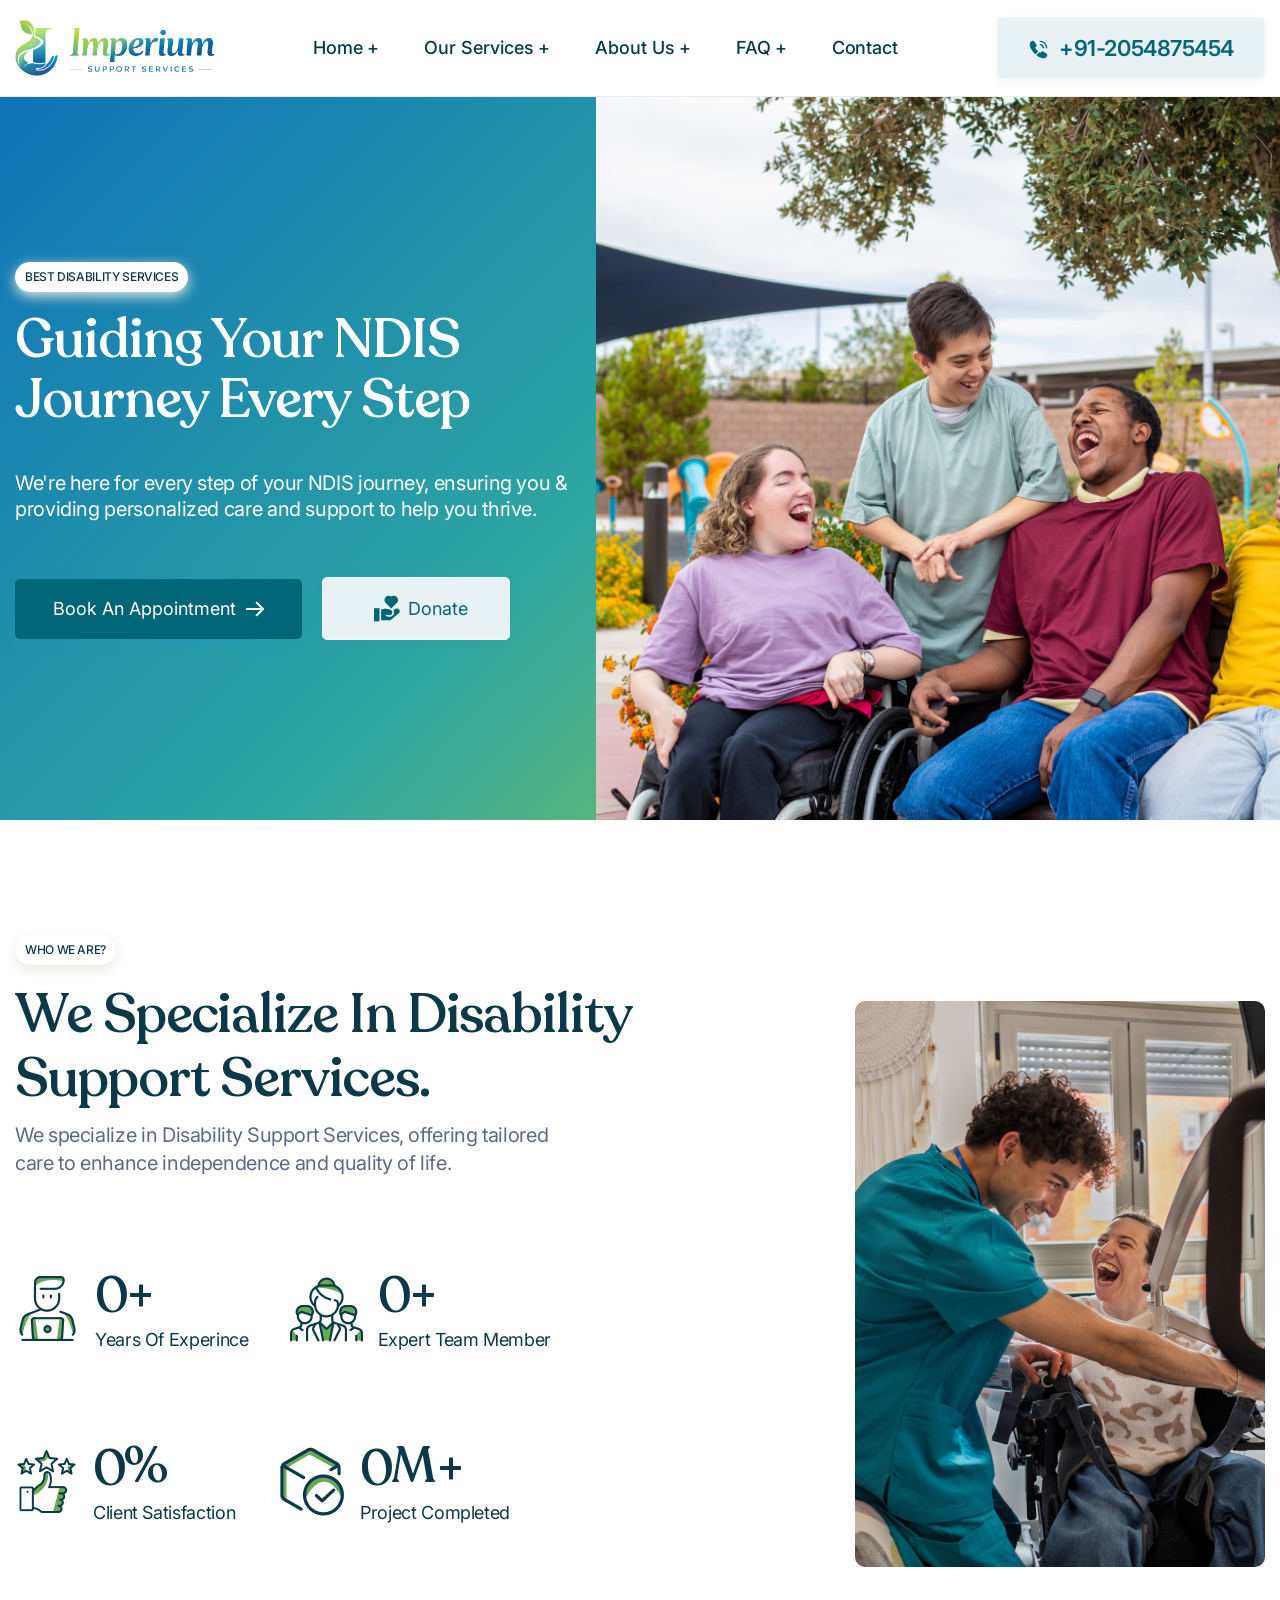
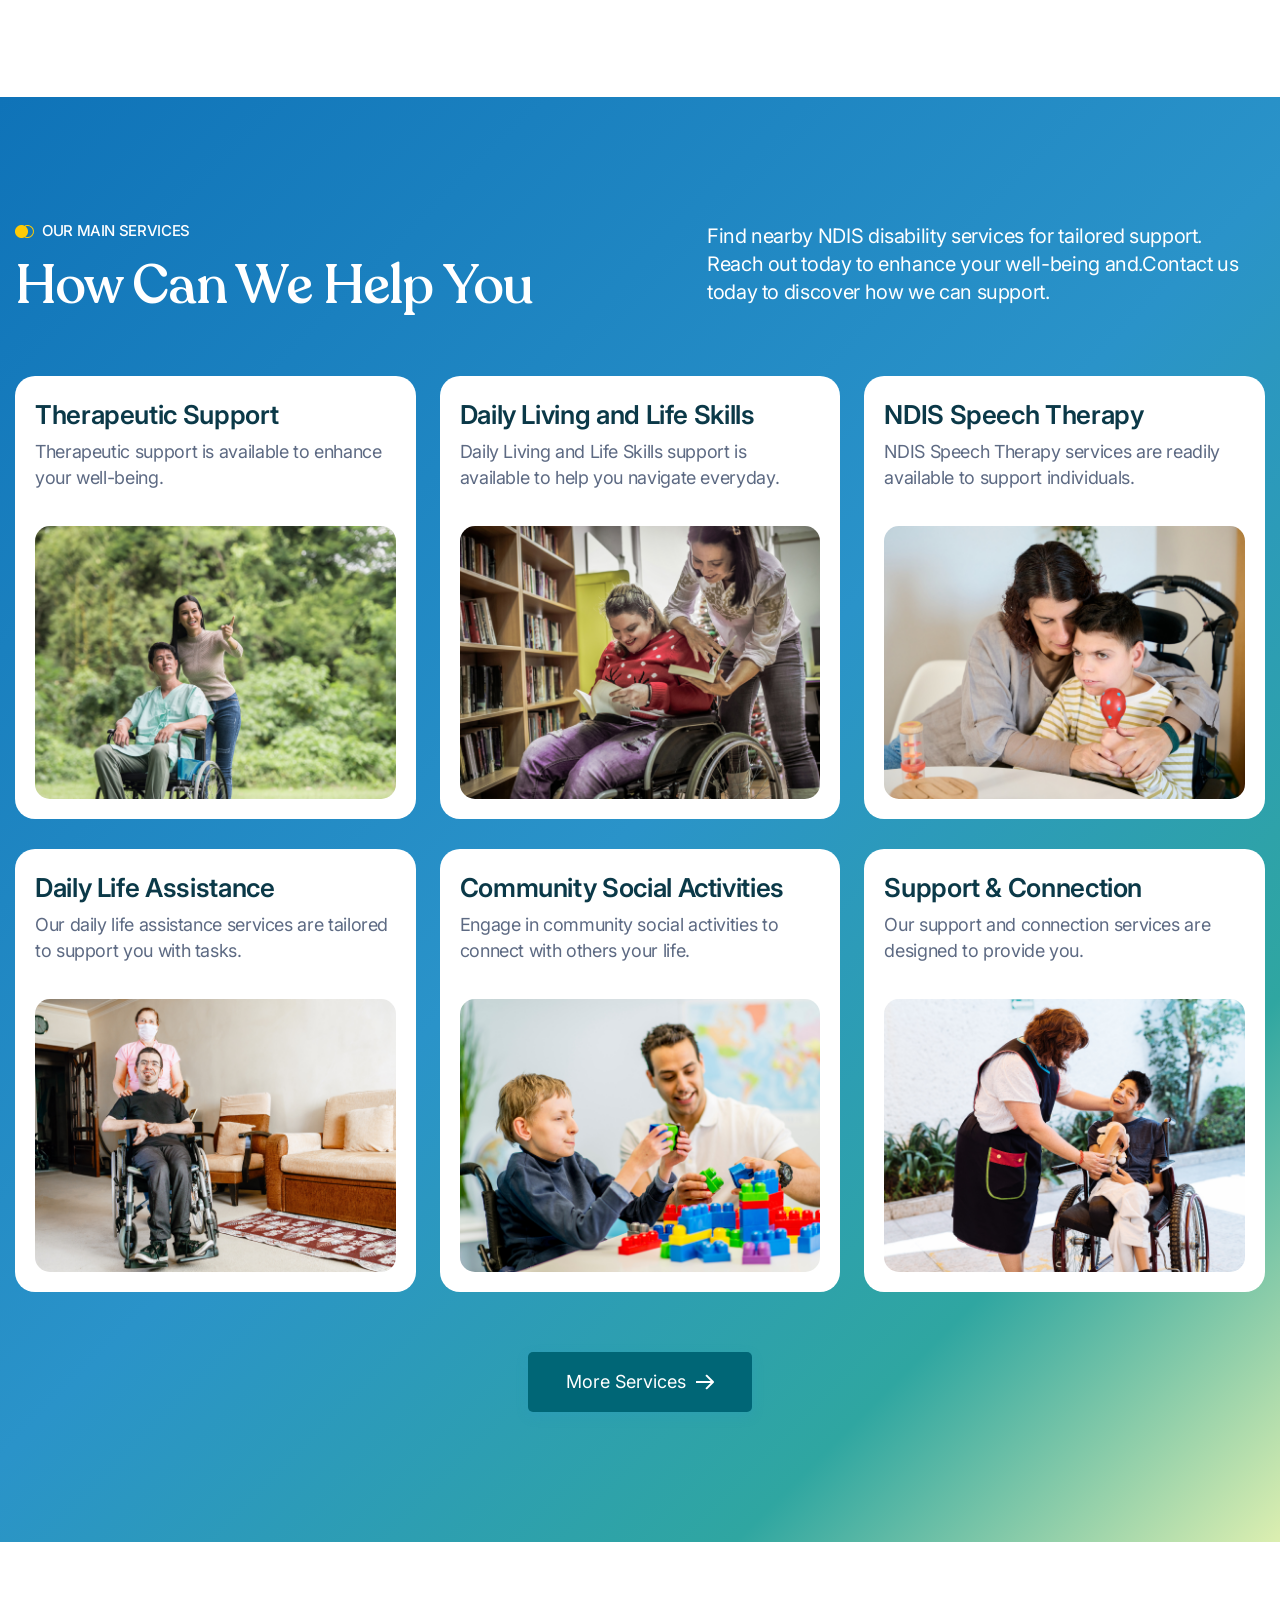
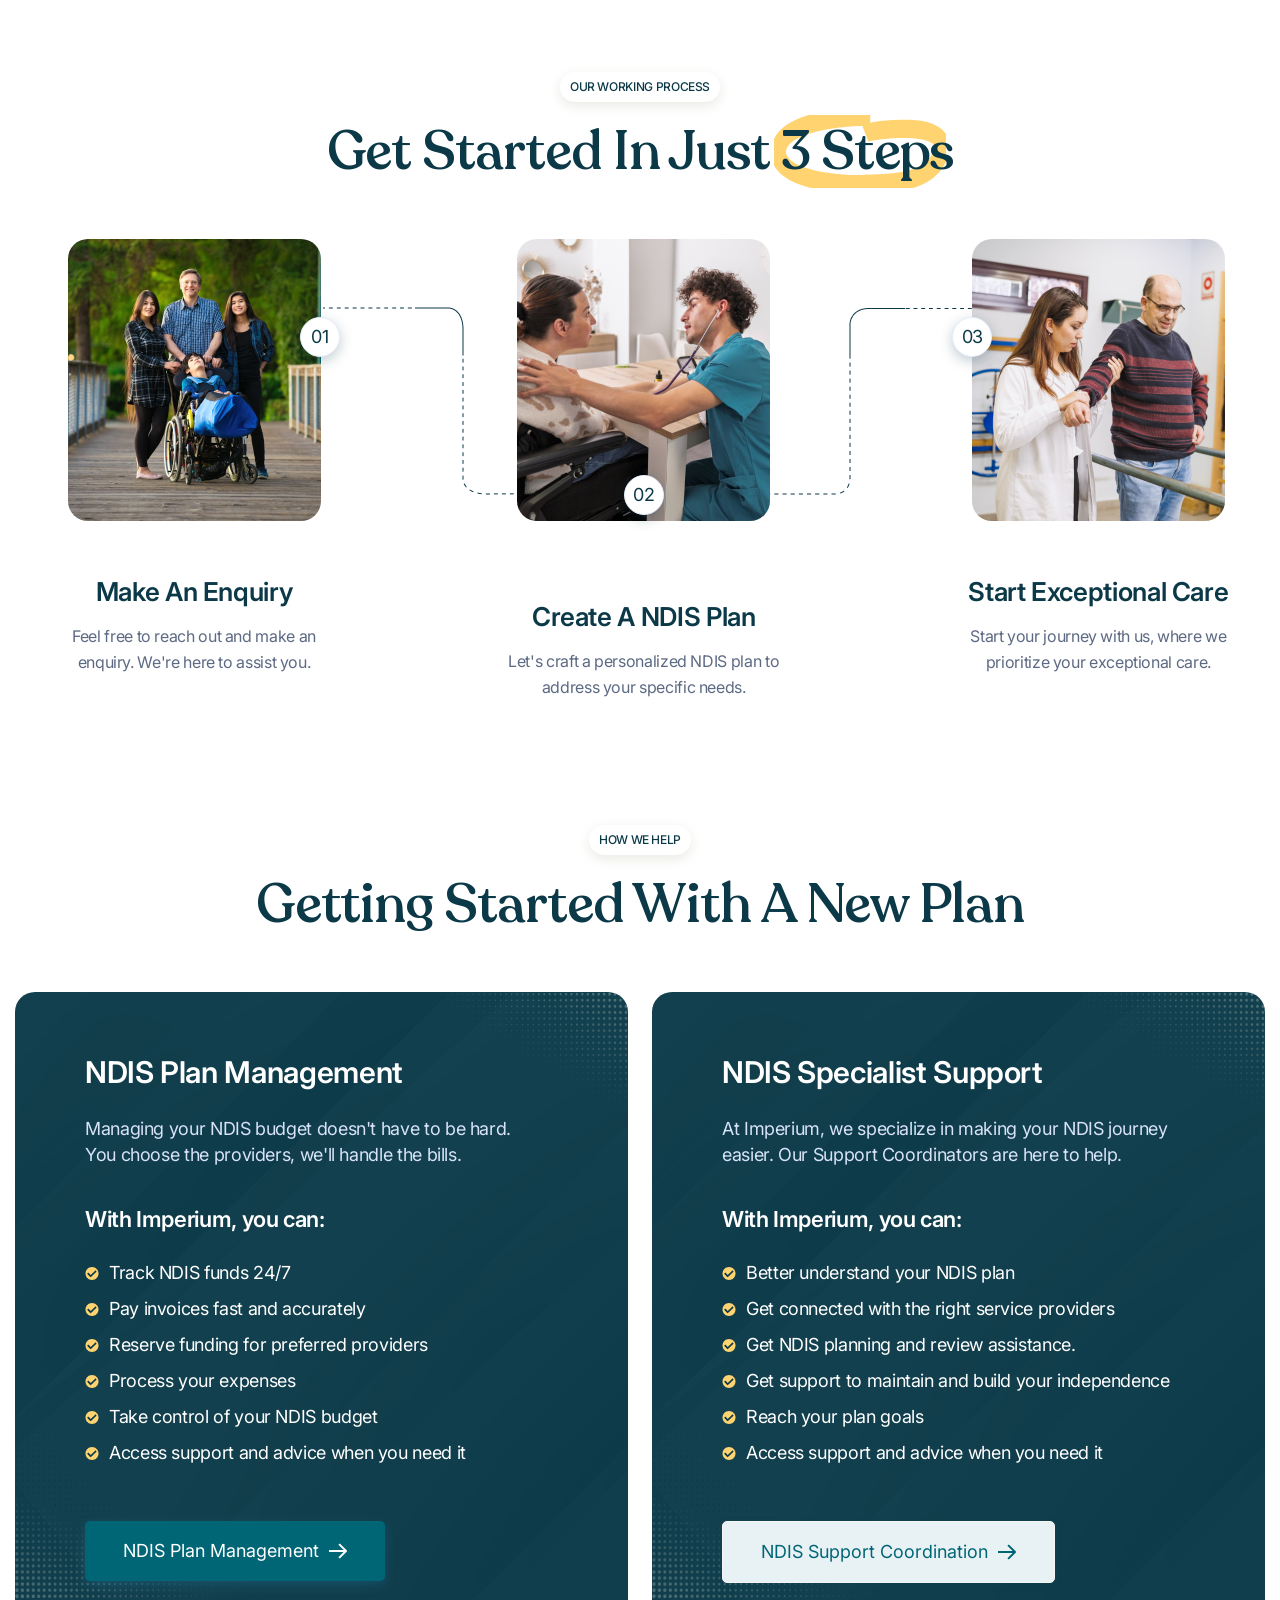
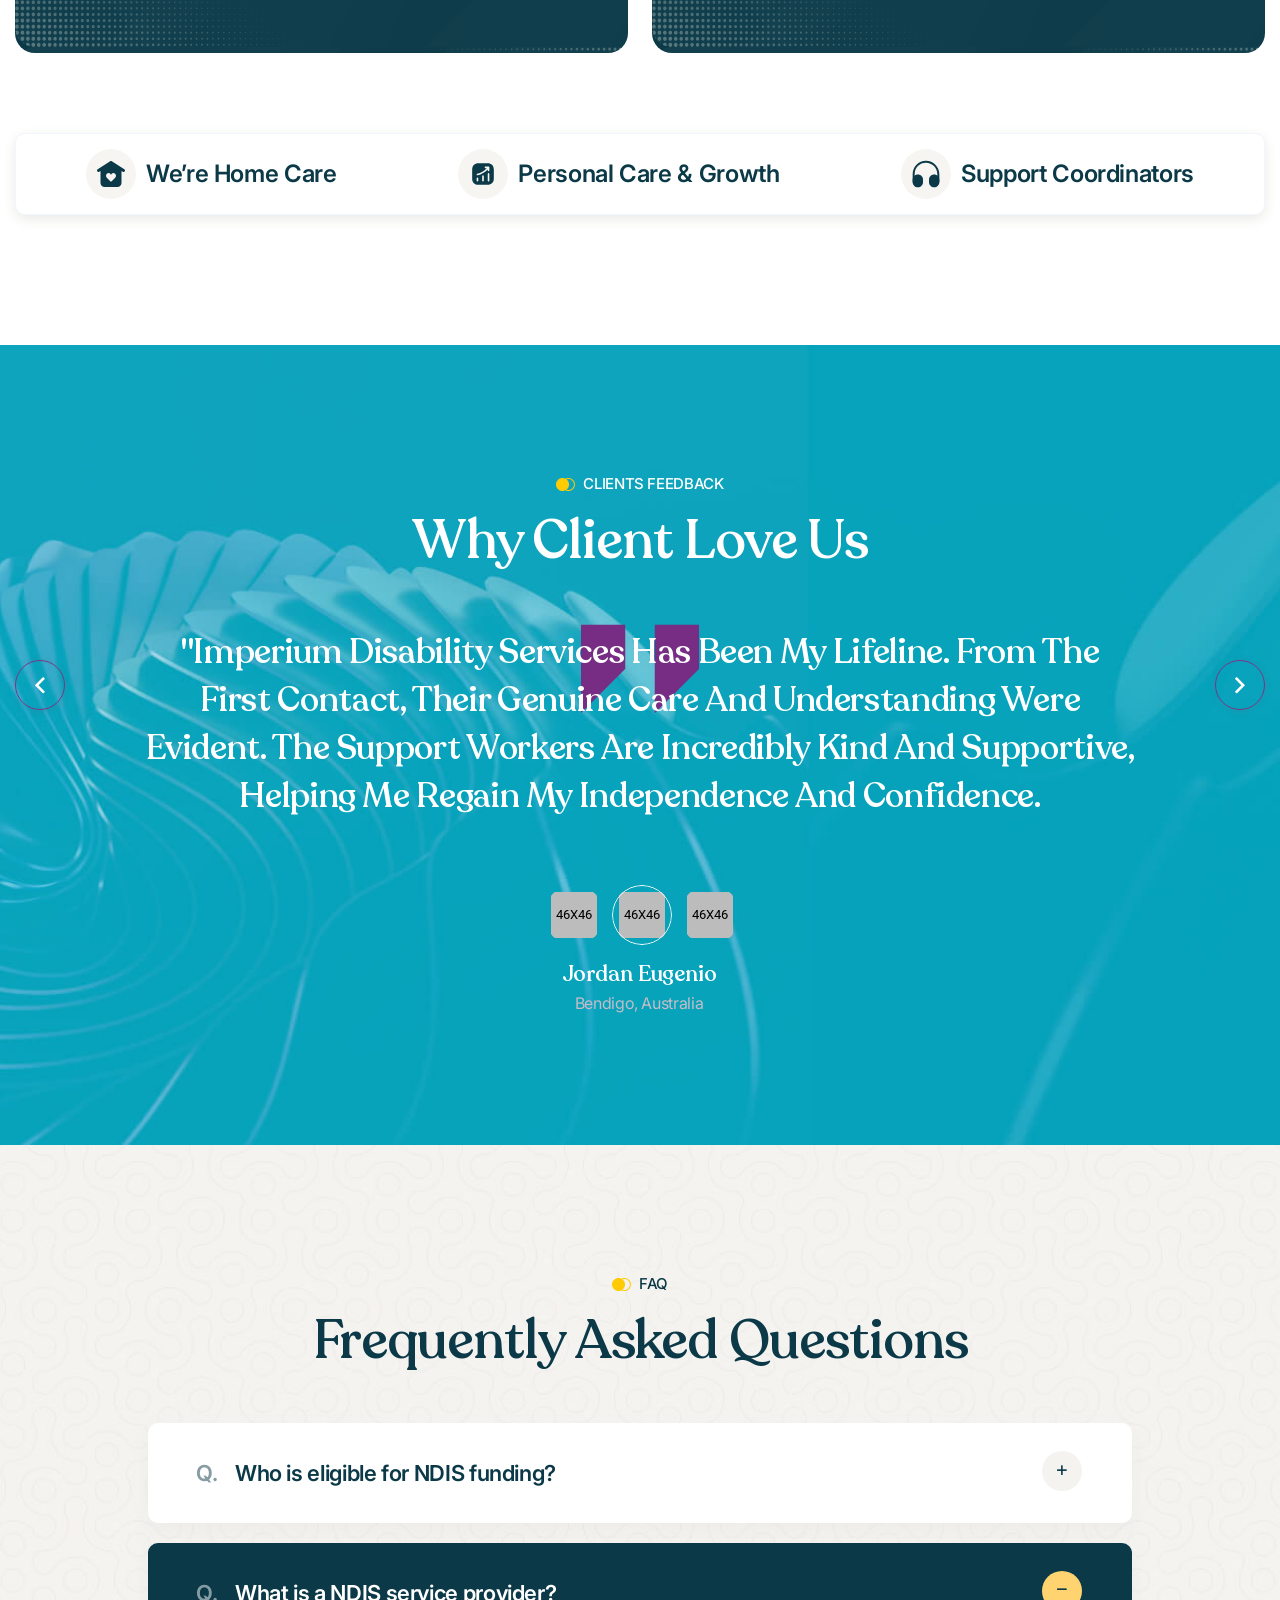
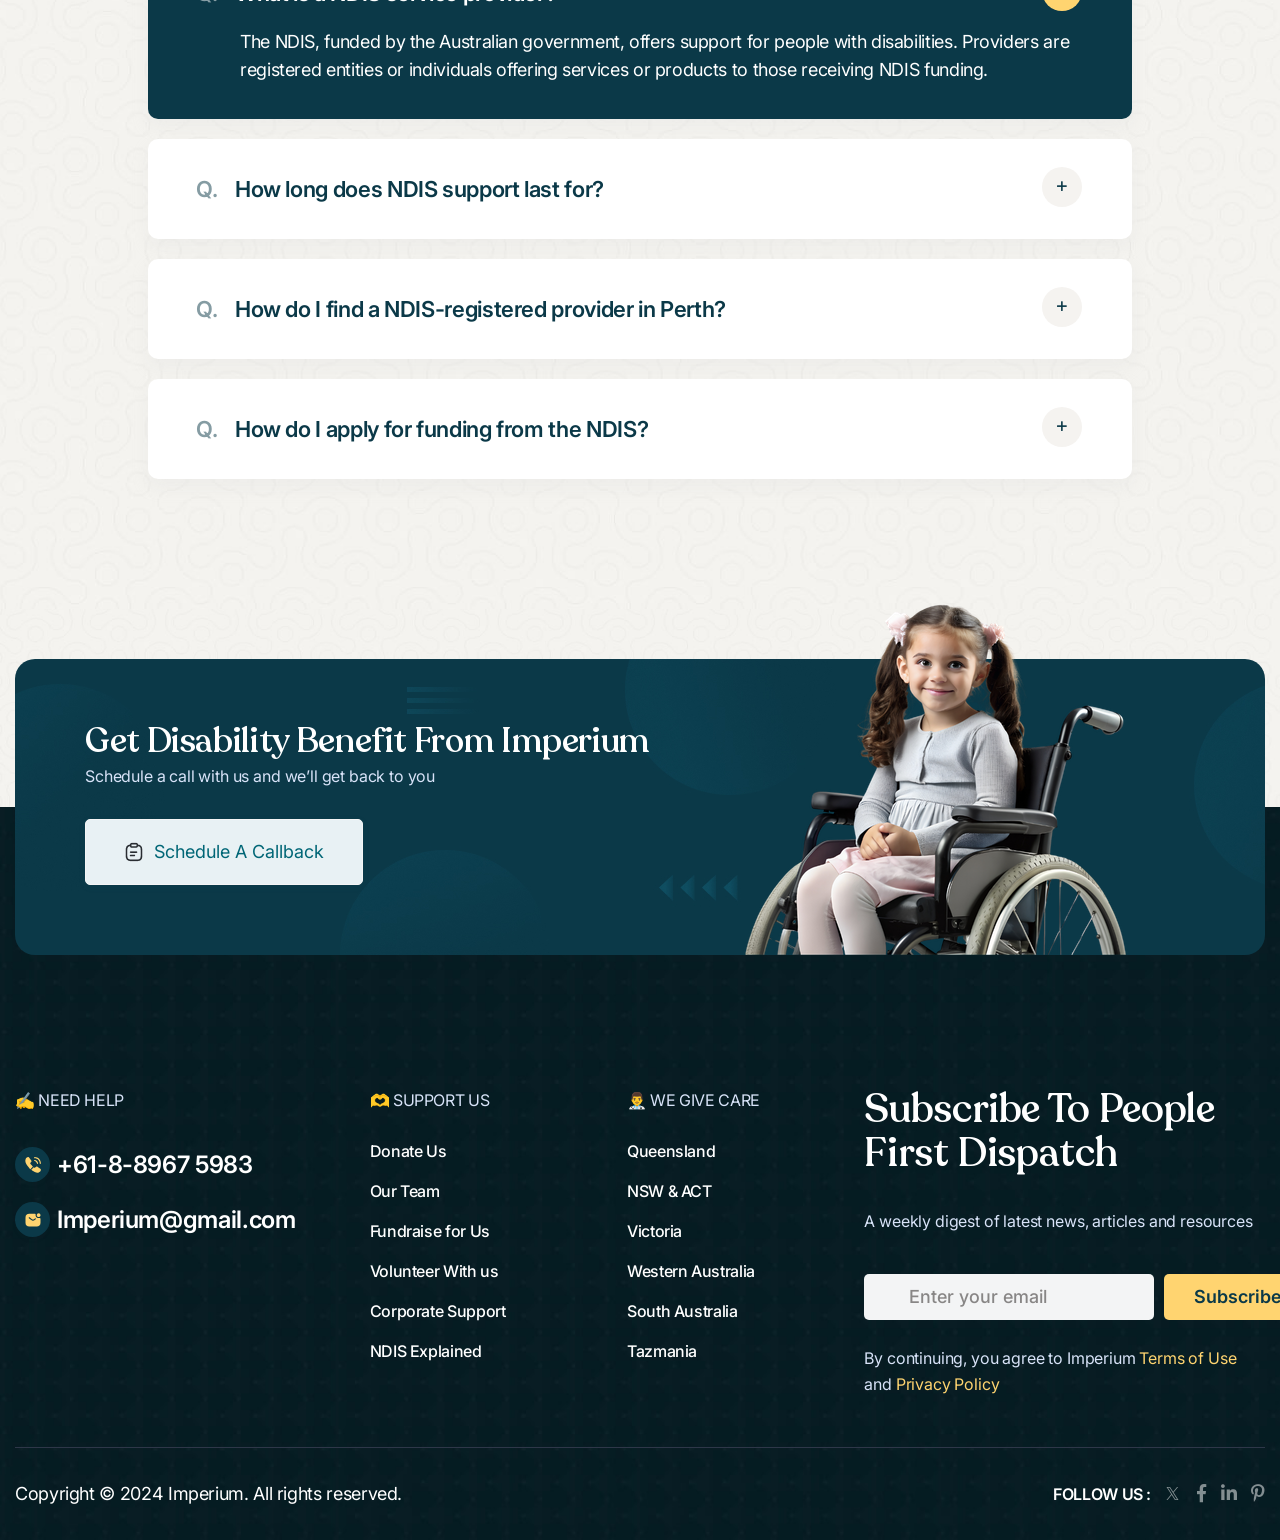
==== index.html @ e984966e "first commit" ====
<!doctype html>
<html lang="zxx">

<head>

    <!--========= Required meta tags =========-->
    <meta charset="utf-8">
    <meta http-equiv="x-ua-compatible" content="ie=edge">
    <meta name="description" content="">
    <meta name="viewport" content="width=device-width, initial-scale=1, shrink-to-fit=no">

    <title>Imperium - NDIS Disability Service</title>

    <link rel="shortcut icon" href="assets/img/favicon.png" type="images/x-icon"/>

    <!-- css include -->
    <link rel="stylesheet" href="assets/css/bootstrap.min.css">
    <link rel="stylesheet" href="assets/css/fontawesome.css">
    <link rel="stylesheet" href="assets/css/animate.css">
    <link rel="stylesheet" href="assets/css/swiper.min.css">
    <link rel="stylesheet" href="assets/css/odometer.css">
    <link rel="stylesheet" href="assets/css/nice-select.css">
    <link rel="stylesheet" href="assets/css/magnific-popup.css">
    <link rel="stylesheet" href="assets/css/recoleta-font.css">
    <link rel="stylesheet" href="assets/css/main.css">

    <style>
        /* NDIS page button palette: primary (#2a93c9) + secondary (#E8F1F4 tint) */
        :root {
            --ndis-primary: #006676;
            --ndis-primary-hover: #006676e0;
            --ndis-secondary: #E8F1F4;
            --ndis-secondary-hover: #D8E8EE;
            --ndis-secondary-border: #f5f5f5;
            --ndis-secondary-text: #006676;
        }

        /* Primary buttons */
        .thm-btn,
        .thm-btn.btn-main,
        .thm-btn.thm-btn--one,
        .thm-btn.thm-btn--three,
        .thm-btn.thm-btn--sc {
            background: var(--ndis-primary);
            color: #ffffff;
            box-shadow: 0 4px 12px rgba(42, 147, 201, 0.22);
        }

        .thm-btn:hover,
        .thm-btn.btn-main:hover,
        .thm-btn.thm-btn--one:hover,
        .thm-btn.thm-btn--three:hover,
        .thm-btn.thm-btn--sc:hover,
        .thm-btn.hover-white:hover,
        .thm-btn.hover-yellow:hover {
            background: var(--ndis-primary-hover);
            color: #ffffff;
        }

        .thm-btn svg path {
            fill: #ffffff;
        }

        .thm-btn:hover svg path {
            fill: #ffffff;
        }

        /* Secondary buttons (donate / thm-white variants) */
        .thm-btn.donate-btn,
        .thm-btn.thm-white {
            background: var(--ndis-secondary);
            color: var(--ndis-secondary-text);
            border: 1px solid var(--ndis-secondary-border);
            box-shadow: 0 2px 8px rgba(0, 102, 118, 0.06);
        }

        .thm-btn.donate-btn:hover,
        .thm-btn.thm-white:hover,
        .thm-btn.donate-btn.hover-yellow:hover,
        .thm-btn.thm-white.hover-yellow:hover {
            background: var(--ndis-secondary-hover);
            color: var(--ndis-secondary-text);
        }

        .thm-btn.donate-btn svg path,
        .thm-btn.thm-white svg path,
        .thm-btn.donate-btn:hover svg path,
        .thm-btn.thm-white:hover svg path {
            fill: var(--ndis-secondary-text);
        }

        /* Header phone contact pill (secondary look) */
        .header-contact a {
            background: var(--ndis-secondary);
            color: var(--ndis-secondary-text);
            border: 1px solid var(--ndis-secondary-border);
            box-shadow: 0 2px 8px rgba(0, 102, 118, 0.06);
        }

        .header-contact a:hover {
            background: var(--ndis-secondary-hover);
            color: var(--ndis-secondary-text);
        }

        .header-contact a svg path,
        .header-contact a:hover svg path {
            fill: var(--ndis-secondary-text);
        }
    </style>
</head>

<body class="home-two">

<!-- backtotop - start -->
<div class="xb-backtotop">
    <a href="#" class="scroll">
        <i class="far fa-arrow-up"></i>
    </a>
</div>
<!-- backtotop - end -->

 <!-- Preloader - Start -->
 <div id="preloader" class="preloader-two">
    <div id="loader" class="loader">
        <div class="loader-container">
            <div class="loader-icon"><img src="assets/img/logo/preloader.png" alt="Konstruk"></div>
        </div>
    </div>              
</div>
  <!-- Preloader - End -->


<div class="body_wrap">

    <!-- header start -->
    <header id="xb-header-area" class="header-area header-style-one is-sticky">
        <div class="xb-header">
            <div class="container">
                <div class="header__wrap ul_li_between">
                    <div class="header-logo">
                        <a href="index.html"><img style="max-width:200px;" src="assets/img/logo/imperium.png" alt=""></a>
                    </div>
                    <div class="main-menu__wrap ul_li navbar navbar-expand-lg">
                        <nav class="main-menu collapse navbar-collapse">
                            <ul>
                                <li class="menu-item-has-children active">
                                    <a href="#"><span>Home</span></a>
                                </li>
                                <li class="menu-item-has-children">
                                    <a href="#"><span>Our Services</span></a>
                                  
                                </li>
                                <li class="menu-item-has-children">
                                    <a href="#!"><span>About Us</span></a>
                                </li>
                                <li class="menu-item-has-children">
                                    <a href="#"><span>FAQ</span></a>
                                 
                                </li>
                                <li><a href="contact.html"><span>Contact</span></a></li>
                            </ul>
                        </nav>
                        <div class="xb-header-wrap">
                            <div class="xb-header-menu">
                                <div class="xb-header-menu-scroll">
                                    <div class="xb-menu-close xb-hide-xl xb-close"></div>
                                    <div class="xb-logo-mobile xb-hide-xl">
                                    <a href="index.html" rel="home"><img src="assets/img/logo/main-logo.svg" alt=""></a></div>
                                    <div class="xb-header-mobile-search xb-hide-xl">
                                        <form role="search" action="#">
                                            <input type="text" placeholder="Search..." name="s" class="search-field">
                                            <button class="search-submit" type="submit"><i class="far fa-search"></i></button>
                                        </form>
                                    </div>
                                    <nav class="xb-header-nav">
                                        <ul class="xb-menu-primary clearfix">
                                            <li class="menu-item menu-item-has-children">
                                                <a href="#"><span>Home</span></a>
                                                <ul class="sub-menu">
                                                    <li><a href="index.html"><span>Disability Care</span></a></li>
                                                    <li><a href="ndis.html"><span>NDIS</span></a></li>
                                                    <li><a href="senior-care.html"><span>Senior Care</span></a></li>
                                                    <li><a href="elderly-care.html"><span>Elderly Care</span></a></li>
                                                </ul>
                                            </li>
                                            <li class="menu-item menu-item-has-children">
                                                <a href="#!"><span>Services</span></a>
                                                <ul class="sub-menu">
                                                    <li><a href="services.html"><span>Services</span></a></li>
                                                    <li><a href="service-single.html"><span>Service Details</span></a></li>
                                                </ul>
                                            </li>
                                            <li class="menu-item menu-item-has-children">
                                                <a href="#!"><span>Pages</span></a>
                                                <ul class="sub-menu">
                                                    <li><a href="about.html"><span>About Us</span></a></li>
                                                    <li><a href="career.html"><span>Career</span></a></li>
                                                    <li><a href="career-single.html"><span>Career Details</span></a></li>
                                                    <li><a href="portfolio.html"><span>Portfolio</span></a></li>
                                                    <li><a href="portfolio-single.html"><span>Portfolio Details</span></a></li>
                                                    <li><a href="team.html"><span>Team</span></a></li>
                                                    <li><a href="team-single.html"><span>Team Details</span></a></li>
                                                    <li><a href="faq.html"><span>FAQ</span></a></li>
                                                </ul>
                                            </li>
                                            <li class="menu-item menu-item-has-children">
                                                <a href="#!"><span>Blog</span></a>
                                                <ul class="sub-menu">
                                                    <li><a href="blog.html"><span>Blog</span></a></li>
                                                    <li><a href="blog-single.html"><span>Blog Details</span></a></li>
                                                </ul>
                                            </li>
                                            <li class="menu-item"><a href="contact.html"><span>Contact</span></a></li>
                                        </ul>
                                    </nav>
                                </div>
                            </div>
                            <div class="xb-header-menu-backdrop"></div>
                        </div>
                    </div>
                    <div class="header-contact d-none d-lg-block">
                        <a href="tel:+91-2054875454"><svg width="21" height="21" viewBox="0 0 21 21" fill="none" xmlns="http://www.w3.org/2000/svg">
                            <path d="M15.4175 9.40566C15.0413 9.40566 14.7438 9.09941 14.7438 8.73191C14.7438 8.40816 14.42 7.73441 13.8775 7.14816C13.3437 6.57941 12.7575 6.24691 12.2675 6.24691C11.8913 6.24691 11.5938 5.94066 11.5938 5.57316C11.5938 5.20566 11.9 4.89941 12.2675 4.89941C13.1425 4.89941 14.0613 5.37191 14.8663 6.22066C15.6188 7.01691 16.1 8.00566 16.1 8.72316C16.1 9.09941 15.7938 9.40566 15.4175 9.40566Z" fill="white" />
                            <path d="M18.5763 9.40625C18.2 9.40625 17.9025 9.1 17.9025 8.7325C17.9025 5.62625 15.3738 3.10625 12.2763 3.10625C11.9 3.10625 11.6025 2.8 11.6025 2.4325C11.6025 2.065 11.9 1.75 12.2675 1.75C16.1175 1.75 19.25 4.8825 19.25 8.7325C19.25 9.1 18.9438 9.40625 18.5763 9.40625Z" fill="white" />
                            <path d="M10.3162 12.4337L7.455 15.295C7.14 15.015 6.83375 14.7262 6.53625 14.4287C5.635 13.5187 4.82125 12.565 4.095 11.5675C3.3775 10.57 2.8 9.5725 2.38 8.58375C1.96 7.58625 1.75 6.6325 1.75 5.7225C1.75 5.1275 1.855 4.55875 2.065 4.03375C2.275 3.5 2.6075 3.01 3.07125 2.5725C3.63125 2.02125 4.24375 1.75 4.89125 1.75C5.13625 1.75 5.38125 1.8025 5.6 1.9075C5.8275 2.0125 6.02875 2.17 6.18625 2.3975L8.21625 5.25875C8.37375 5.4775 8.4875 5.67875 8.56625 5.87125C8.645 6.055 8.68875 6.23875 8.68875 6.405C8.68875 6.615 8.6275 6.825 8.505 7.02625C8.39125 7.2275 8.225 7.4375 8.015 7.6475L7.35 8.33875C7.25375 8.435 7.21 8.54875 7.21 8.68875C7.21 8.75875 7.21875 8.82 7.23625 8.89C7.2625 8.96 7.28875 9.0125 7.30625 9.065C7.46375 9.35375 7.735 9.73 8.12 10.185C8.51375 10.64 8.93375 11.1037 9.38875 11.5675C9.70375 11.8737 10.01 12.1712 10.3162 12.4337Z" fill="white" />
                            <path d="M19.2238 16.0389C19.2238 16.2839 19.18 16.5377 19.0925 16.7827C19.0663 16.8527 19.04 16.9227 19.005 16.9927C18.8563 17.3077 18.6638 17.6052 18.41 17.8852C17.9813 18.3577 17.5088 18.6989 16.975 18.9177C16.9663 18.9177 16.9575 18.9264 16.9488 18.9264C16.4325 19.1364 15.8725 19.2502 15.2688 19.2502C14.3763 19.2502 13.4225 19.0402 12.4163 18.6114C11.41 18.1827 10.4038 17.6052 9.40627 16.8789C9.06502 16.6252 8.72377 16.3714 8.40002 16.1002L11.2613 13.2389C11.5063 13.4227 11.725 13.5627 11.9088 13.6589C11.9525 13.6764 12.005 13.7027 12.0663 13.7289C12.1363 13.7552 12.2063 13.7639 12.285 13.7639C12.4338 13.7639 12.5475 13.7114 12.6438 13.6152L13.3088 12.9589C13.5275 12.7402 13.7375 12.5739 13.9388 12.4689C14.14 12.3464 14.3413 12.2852 14.56 12.2852C14.7263 12.2852 14.9013 12.3202 15.0938 12.3989C15.2863 12.4777 15.4875 12.5914 15.7063 12.7402L18.6025 14.7964C18.83 14.9539 18.9875 15.1377 19.0838 15.3564C19.1713 15.5752 19.2238 15.7939 19.2238 16.0389Z" fill="white" />
                          </svg> <span>+91-2054875454</span></a>
                    </div>
                    <div class="header-bar-mobile side-menu d-lg-none">
                        <a class="xb-nav-mobile" href="javascript:void(0);">
                            <i class="far fa-bars"></i>
                        </a>
                    </div>
                </div>
            </div>
        </div>
    </header>
    <!-- header end -->

    <!-- main area start  -->
    <main>
        <!-- hero section start  -->
        <section class="hero header-style-two pos-rel" style="background: linear-gradient(135deg, #0F73B8 0%, #2FA6A1 50%, #A8D63A 100%)">
            <div class="container">
                <div class="row">
                    <div class="col-lg-6">
                        <div class="hero__content-wrap pt-165 pb-180">
                            <div class="section-title pb-55">
                                <span class="sub-title wow fadeInUp" data-wow-delay="0ms" data-wow-duration="700ms">BEST disability SERVICES</span>
                                <div class="xb-heading pb-40">
                                    <h2 class="title title-two">Guiding Your NDIS Journey Every Step</h2>
                                </div>
                                <p class="content-two">We're here for every step of your NDIS journey, ensuring you & providing personalized care and support to help you thrive.</p>
                            </div>
                            <div class="hero-btn btns ul_li wow fadeInUp" data-wow-delay="300ms" data-wow-duration="700ms">
                                <a href="contact.html" class="thm-btn">book an appointment <span><svg width="18" height="16" viewBox="0 0 18 16" fill="none" xmlns="http://www.w3.org/2000/svg">
                                    <path d="M17.7071 8.70711C18.0976 8.31658 18.0976 7.68342 17.7071 7.29289L11.3431 0.928932C10.9526 0.538408 10.3195 0.538408 9.92893 0.928932C9.53841 1.31946 9.53841 1.95262 9.92893 2.34315L15.5858 8L9.92893 13.6569C9.53841 14.0474 9.53841 14.6805 9.92893 15.0711C10.3195 15.4616 10.9526 15.4616 11.3431 15.0711L17.7071 8.70711ZM0 9H17V7H0V9Z" fill="#0B3948" />
                                  </svg></span></a>
                                  <a href="about.html" class="thm-btn donate-btn hover-yellow"><span><svg width="26" height="27" viewBox="0 0 26 27" fill="none" xmlns="http://www.w3.org/2000/svg">
                                    <path d="M17.2423 13.5656L22.7834 8.02438C24.4705 6.33733 24.4705 3.5908 22.7834 1.90374C21.276 0.398431 18.9293 0.23807 17.2423 1.41622C15.5563 0.23807 13.2096 0.397369 11.7011 1.90373C10.014 3.59079 10.014 6.33732 11.7011 8.02437L17.2423 13.5656Z" fill="white" />
                                    <path d="M0 13.2258H5.47383V26.363H0V13.2258Z" fill="white" />
                                    <path d="M25.1118 14.4447C24.2116 13.3296 22.579 13.0955 21.4009 13.907L19.3904 15.291C19.9702 16.3228 20.1217 17.5473 19.7972 18.6602C19.1846 20.7614 16.888 22.1699 14.735 21.7606L11.8538 21.21L12.1617 19.5978L15.0429 20.1484C16.4039 20.4082 17.8333 19.5358 18.2214 18.2005C18.6376 16.7685 17.6963 15.1273 16.2478 14.7644C16.2434 14.7632 11.27 13.5178 11.27 13.5178L7.11548 14.6217V25.2684H16.4712L24.7451 18.2914C25.8858 17.3313 26.0504 15.6047 25.1118 14.4447Z" fill="white" />
                                  </svg></span>Donate</a>
                            </div>
                        </div>
                    </div>
                </div>
            </div>
            <div class="hero-right-two">
                <img src="assets/img/hero/ndis.png" alt="">
            </div>
        </section>
        <!-- hero section end  -->



        <!-- about section start -->
        <section class="about pt-115 pb-130">
            <div class="container">
                <div class="about-content pos-rel">
                    <div class="row">
                        <div class="col-lg-7">
                            <div class="about-left_inner">
                                <div class="section-title pb-45">
                                    <span class="sub-title wow fadeInUp" data-wow-delay="0ms" data-wow-duration="700ms">who we are?</span>
                                    <div class="xb-heading pb-10">
                                        <h2 class="title">We specialize in <span class="pos-rel"> Disability
                                            <mask id="mask0_766_377" style="mask-type:alpha" maskUnits="userSpaceOnUse" x="0" y="0" width="186" height="64">
                                              <path d="M21.895 12.0872C21.9747 12.1746 22.1186 12.2223 22.3083 12.2153C22.3792 12.2126 22.4257 12.1826 22.4832 12.164C22.3437 12.1216 22.2064 12.0713 22.0574 12.0377C22.0204 12.0298 21.9503 12.0695 21.895 12.0872ZM84.3127 60.9181C84.3312 60.9482 84.3474 61.0012 84.3718 61.0056C84.4626 61.0188 84.5541 61.0153 84.6456 61.0188C84.6249 60.9888 84.6109 60.9385 84.5843 60.9349C84.4958 60.9208 84.4043 60.9217 84.3127 60.9181ZM102.257 62.1804C102.187 62.1495 102.122 62.1044 102.046 62.0912C101.966 62.077 101.876 62.0947 101.79 62.0982C101.862 62.13 101.927 62.1751 102.005 62.1892C102.083 62.2025 102.172 62.1848 102.257 62.1804ZM110.748 61.8544C110.661 61.8324 110.571 61.7997 110.487 61.79C110.45 61.7873 110.419 61.8306 110.386 61.8527C110.474 61.8748 110.562 61.9057 110.649 61.9154C110.684 61.9189 110.715 61.8765 110.748 61.8544ZM120.385 9.39581C120.666 9.43379 120.741 9.40641 120.574 9.32514C120.534 9.30659 120.408 9.31719 120.321 9.31366C120.341 9.34104 120.362 9.36842 120.385 9.39581ZM140.359 56.8559C140.346 56.8294 140.351 56.7932 140.317 56.7817C140.252 56.757 140.149 56.7322 140.088 56.7358C139.873 56.749 139.891 56.7985 140.136 56.8532C140.201 56.8683 140.284 56.855 140.359 56.8559ZM152.11 12.1941C152.04 12.1729 151.965 12.142 151.893 12.1349C151.82 12.1269 151.75 12.1428 151.679 12.149C151.736 12.1773 151.784 12.2162 151.853 12.2338C151.92 12.2515 152.012 12.2559 152.082 12.2533C152.107 12.2524 152.102 12.2135 152.11 12.1941ZM153.473 53.9561C153.403 53.926 153.338 53.8827 153.264 53.8704C153.189 53.8562 153.102 53.8721 153.021 53.8748C153.088 53.9048 153.151 53.9499 153.225 53.9622C153.303 53.9755 153.39 53.9587 153.473 53.9561ZM172.684 47.5601C172.753 47.5522 172.824 47.546 172.894 47.5389C172.838 47.5098 172.792 47.4665 172.728 47.4533C172.511 47.4091 172.41 47.4303 172.479 47.501C172.5 47.523 172.613 47.5407 172.684 47.5601ZM177.559 43.0633C177.428 43.1331 177.454 43.1852 177.638 43.2029C177.669 43.2064 177.705 43.1508 177.705 43.1172C177.707 43.1057 177.611 43.0819 177.559 43.0633ZM124.604 58.4776C124.743 58.452 124.885 58.4273 125.025 58.4017C124.87 58.3434 124.72 58.2577 124.56 58.2321C124.398 58.2064 124.193 58.2215 124.066 58.2533C123.917 58.2912 124.254 58.437 124.604 58.4776ZM118.837 60.2742C118.739 60.178 118.57 60.1135 118.343 60.1073C118.159 60.102 117.983 60.117 117.805 60.1223C117.974 60.1797 118.137 60.2619 118.309 60.2875C118.48 60.3122 118.661 60.2813 118.837 60.2742ZM119.591 8.60173C119.773 8.60615 119.945 8.59113 120.121 8.58495C119.955 8.53106 119.793 8.45245 119.624 8.4286C119.451 8.40476 119.274 8.4339 119.101 8.44009C119.199 8.53637 119.369 8.59731 119.591 8.60173ZM138.124 56.2959C138.05 56.2623 137.963 56.2014 137.904 56.1987C137.721 56.1899 137.499 56.1784 137.388 56.2155C137.232 56.265 137.299 56.3833 137.512 56.4275C137.655 56.4575 137.854 56.4143 138.008 56.3878C138.073 56.3772 138.086 56.3286 138.124 56.2959ZM92.5964 62.6715C92.7802 62.7598 92.9632 62.8614 93.1802 62.9471C93.3633 63.0204 93.5574 63.0168 93.6607 62.9506C93.6917 62.9303 93.657 62.8676 93.6031 62.8428C93.4009 62.7501 93.1817 62.66 92.9536 62.5779C92.9034 62.5593 92.7757 62.5637 92.7145 62.5761C92.6613 62.5867 92.6502 62.6247 92.5964 62.6715ZM150.348 53.1319C150.78 53.2371 151.16 53.2485 151.465 53.1726C151.591 53.1417 151.713 53.0666 151.694 53.003C151.665 52.912 151.433 52.8475 151.217 52.8617C150.866 52.8855 150.526 52.9217 150.189 52.9606C150.143 52.9659 150.109 53.0198 150.139 53.0427C150.183 53.0789 150.29 53.1081 150.348 53.1319ZM90.1939 62.5213C90.2094 62.5567 90.1998 62.5973 90.2448 62.6291C90.543 62.8393 90.9475 62.978 91.4774 63.0098C91.5667 63.0151 91.6634 63.0027 91.7188 62.9815C91.7512 62.9691 91.735 62.9117 91.6952 62.8941C91.3136 62.7298 90.9349 62.5593 90.4271 62.4904C90.3511 62.4798 90.2714 62.5098 90.1939 62.5213ZM145.919 56.0044C146.144 55.992 146.401 55.985 146.642 55.9611C146.699 55.9549 146.744 55.8922 146.713 55.8657C146.631 55.7977 146.522 55.7076 146.386 55.6749C146.09 55.6043 145.822 55.6272 145.618 55.6944C145.556 55.7147 145.483 55.765 145.513 55.7862C145.605 55.8534 145.744 55.9125 145.919 56.0044ZM78.2212 62.6962C78.4759 62.705 78.8589 62.7324 79.2169 62.7262C79.3771 62.7245 79.4996 62.6582 79.6155 62.6123C79.6524 62.5973 79.648 62.5469 79.6111 62.5204C79.5638 62.4851 79.4516 62.4321 79.3941 62.4312C78.9305 62.4224 78.4707 62.4224 78.0153 62.4259C77.4322 62.4303 77.3215 62.4613 77.5444 62.5266C77.7193 62.5787 77.9068 62.6185 78.2212 62.6962ZM129.103 60.3369C128.906 60.3157 128.7 60.2778 128.522 60.2804C128.375 60.2822 128.161 60.3202 128.16 60.3643C128.16 60.4315 128.283 60.5366 128.421 60.594C128.869 60.7812 129.238 60.7998 129.701 60.6646C129.875 60.6152 129.839 60.526 129.653 60.4686C129.48 60.4156 129.286 60.3802 129.103 60.3369ZM118.464 9.27038C118.443 9.23152 118.447 9.18824 118.397 9.15555C118.352 9.12552 118.231 9.08401 118.177 9.08577C117.536 9.11139 117.007 9.25625 116.273 9.18647C116.201 9.1794 116.136 9.22445 116.07 9.24565C116.21 9.29865 116.338 9.37372 116.491 9.40376C117.109 9.52918 117.683 9.55038 118.152 9.42672C118.286 9.39051 118.363 9.32338 118.464 9.27038ZM166.632 50.8531C166.711 50.9352 166.746 51.0332 166.88 51.0915C166.997 51.1428 167.28 51.1896 167.394 51.1693C167.989 51.0712 168.287 50.8531 168.391 50.5792C168.409 50.528 168.202 50.4273 168.072 50.3584C168.028 50.3354 167.828 50.3187 167.816 50.3301C167.574 50.5695 167.168 50.7382 166.632 50.8531ZM136.993 57.097C136.791 57.0688 136.569 57.0131 136.416 57.0246C136.289 57.0343 136.162 57.1156 136.177 57.1756C136.193 57.2401 136.385 57.37 136.491 57.3806C137.07 57.4389 137.659 57.4928 138.217 57.5025C138.577 57.5078 138.913 57.4468 139.212 57.3868C139.308 57.3673 139.325 57.2428 139.249 57.1827C139.169 57.1191 138.91 57.0334 138.778 57.0326C138.509 57.0299 138.248 57.0635 138.034 57.1112C137.716 57.1818 137.399 57.2101 136.993 57.097ZM140.541 58.1667C141.156 58.3504 140.825 58.5253 140.827 58.7135C140.828 58.8053 140.985 58.8698 141.205 58.8769C141.9 58.8981 142.5 58.846 142.881 58.6357C143.001 58.5695 142.912 58.4158 142.794 58.4131C142.052 58.4025 141.494 58.0572 140.792 58.0183C140.702 58.013 140.597 58.021 140.543 58.043C140.502 58.0589 140.538 58.1075 140.541 58.1667ZM119.511 59.8803C119.692 59.8609 119.885 59.8556 120.011 59.8176C120.174 59.769 120.131 59.6868 119.982 59.6047C119.715 59.4581 119.459 59.3079 119.196 59.1595C118.798 58.9387 118.439 58.891 117.954 59.0067C117.519 59.1101 117.103 59.2249 116.692 59.3415C116.63 59.3583 116.582 59.421 116.615 59.4404C116.732 59.5031 116.934 59.6091 117.024 59.6065C117.854 59.5791 118.675 59.5888 119.511 59.8803ZM139.485 10.5891C139.512 10.59 139.623 10.6068 139.705 10.5989C139.867 10.5829 140.082 10.5732 140.148 10.5229C140.215 10.4725 140.181 10.3657 140.088 10.2985C139.927 10.1811 139.639 10.0804 139.491 9.96111C138.984 9.55303 138.236 9.47001 137.421 9.44527C137.194 9.43732 136.971 9.60161 137.085 9.69524C137.613 10.1219 138.23 10.5008 139.485 10.5891ZM126.341 59.466C127.573 59.6294 127.749 59.5879 128.124 59.1454C128.235 59.0138 128.5 58.9228 128.688 58.8106C128.849 58.717 128.697 58.5704 128.404 58.5121C127.911 58.4131 127.421 58.3522 126.971 58.3875C126.623 58.4158 126.268 58.4626 126.341 58.6675C126.406 58.8477 126.285 58.9687 125.972 59.0465C125.758 59.1012 125.594 59.186 125.808 59.3194C125.913 59.3839 126.16 59.4183 126.341 59.466ZM98.3926 61.2891C98.527 61.1999 98.682 61.1169 98.7942 61.0206C99.0473 60.8051 98.8562 60.6063 98.1712 60.3679C98.0922 60.3396 97.969 60.3228 97.8833 60.3237C97.8022 60.3246 97.6774 60.3484 97.6818 60.3732C97.7283 60.6549 97.794 60.9376 97.8553 61.2202C97.6767 61.1964 97.4981 61.1699 97.3224 61.154C97.2397 61.146 97.1497 61.1549 97.0899 61.1708C97.0515 61.1814 97.0611 61.2158 97.0486 61.2397C97.2021 61.2697 97.3888 61.328 97.5017 61.3192C97.6383 61.3077 97.7128 61.2388 97.8118 61.1937C98.0236 61.222 98.2362 61.2494 98.4458 61.2759C98.5284 61.4075 98.6081 61.4428 98.6414 61.373C98.6465 61.3624 98.4797 61.3183 98.3926 61.2891ZM100.14 62.251C100.216 62.251 100.299 62.2572 100.365 62.2484C100.402 62.2422 100.411 62.2148 100.433 62.1972C100.352 62.2245 100.271 62.2519 100.189 62.2793C99.4547 62.2846 98.9986 62.4083 99.0119 62.7474C99.0163 62.8879 99.2658 63.0389 99.547 63.0345C99.7116 63.0319 99.9515 63.0054 99.9722 62.955C100.064 62.728 100.091 62.4869 100.14 62.251ZM133.192 9.77297C133.174 9.58042 133.175 9.39139 133.127 9.19795C133.104 9.10256 132.904 9.03543 132.689 9.04338C132.536 9.04867 132.347 9.06811 132.291 9.1158C132.228 9.1688 132.265 9.26243 132.318 9.33663C132.406 9.45764 132.546 9.57512 132.662 9.69524C132.346 9.69083 132.132 9.74559 132.025 9.85865C131.242 9.74647 130.46 9.64048 129.679 9.52388C128.954 9.41524 128.349 9.46294 127.766 9.54067C127.69 9.55127 127.646 9.58571 127.587 9.60956C127.674 9.64048 127.754 9.67934 127.846 9.69878C128.035 9.73941 128.238 9.78976 128.421 9.79947C129.47 9.85247 130.513 9.89575 131.558 9.93815C131.643 9.94168 131.724 9.9196 131.792 9.90193C131.862 9.88338 131.915 9.856 131.975 9.83215C132.291 9.8348 132.504 9.78004 132.615 9.66786C132.823 9.69789 133.032 9.72616 133.242 9.75619C133.354 9.83215 133.436 9.92313 133.585 9.98055C133.796 10.0627 133.979 10.0468 134.005 9.95758C134.009 9.9408 133.862 9.88338 133.775 9.8666C133.585 9.82774 133.388 9.803 133.192 9.77297ZM150.531 56.6192C150.61 56.6218 150.696 56.6307 150.766 56.6254C150.809 56.6209 150.831 56.5944 150.861 56.5794C150.767 56.6024 150.676 56.6262 150.583 56.6501C150.352 56.6872 150.117 56.7199 149.897 56.764C149.829 56.7764 149.776 56.8117 149.765 56.8444C149.757 56.8691 149.844 56.9363 149.859 56.9354C150.021 56.9372 150.259 56.9566 150.314 56.9186C150.436 56.8347 150.464 56.7208 150.531 56.6192ZM135.068 9.27215C135.139 9.27038 135.218 9.27391 135.28 9.26685C135.319 9.26066 135.333 9.2377 135.357 9.22268C135.278 9.2483 135.197 9.2748 135.117 9.30041C134.919 9.27656 134.719 9.24388 134.525 9.23063C134.226 9.20943 134.17 9.26243 134.384 9.35606C134.447 9.38344 134.605 9.40376 134.665 9.39227C134.815 9.36224 134.936 9.31366 135.068 9.27215ZM123.579 59.3344C123.495 59.3335 123.401 59.3238 123.333 59.3344C123.293 59.3415 123.294 59.3795 123.278 59.4024C123.435 59.4333 123.523 59.4024 123.535 59.3097C123.714 59.3344 123.892 59.3636 124.068 59.3795C124.146 59.3865 124.237 59.3742 124.29 59.3556C124.325 59.3432 124.32 59.2832 124.307 59.2805C124.157 59.2452 123.962 59.1842 123.857 59.1949C123.726 59.209 123.668 59.2849 123.579 59.3344ZM138.289 7.98961C138.309 8.02317 138.314 8.05851 138.349 8.08854C138.372 8.10885 138.442 8.12299 138.49 8.13977C138.405 8.09472 138.321 8.05056 138.236 8.00463C138.205 7.96929 138.188 7.93219 138.141 7.89951C138.113 7.88008 138.041 7.86771 137.988 7.85182C138.088 7.89775 138.189 7.94368 138.289 7.98961ZM164.355 52.3873C164.282 52.3882 164.202 52.3838 164.141 52.3935C164.103 52.3988 164.098 52.428 164.08 52.4465C164.155 52.4174 164.231 52.3873 164.306 52.3591C164.641 52.3776 164.784 52.2875 164.935 52.201C165.083 52.1718 165.266 52.155 165.367 52.1082C165.514 52.0384 165.429 51.9607 165.195 51.9324C165.145 51.9263 165.071 51.9748 165.053 52.0075C165.016 52.0782 165.007 52.1559 164.989 52.2301C164.679 52.2266 164.457 52.2725 164.355 52.3873ZM162.472 53.1116C162.397 53.1134 162.316 53.1081 162.255 53.1187C162.216 53.124 162.21 53.154 162.19 53.1717C162.265 53.1425 162.343 53.1125 162.42 53.0842C162.493 53.0825 162.574 53.0878 162.636 53.0772C162.675 53.0728 162.681 53.0463 162.701 53.0277C162.624 53.056 162.547 53.0834 162.472 53.1116ZM153.601 56.5512C153.601 56.6315 153.614 56.7146 153.597 56.7923C153.539 57.0387 153.313 57.2278 152.767 57.3046C152.434 57.3514 152.071 57.377 151.764 57.4398C151.378 57.5192 150.924 57.5864 150.701 57.7277C150.146 58.0854 149.272 58.1985 148.216 58.2338C147.294 58.2647 146.419 58.3513 145.521 58.4131C145.608 58.2709 145.666 58.1234 145.792 57.9918C145.87 57.9079 145.888 57.8443 145.677 57.7789C145.602 57.756 145.459 57.7427 145.402 57.756C144.916 57.8726 144.437 57.9953 143.971 58.1234C143.922 58.1358 143.927 58.1941 143.96 58.2285C143.992 58.2621 144.101 58.3151 144.163 58.3195C144.636 58.3513 145.109 58.3725 145.583 58.3972C145.564 58.4759 145.538 58.5536 145.53 58.6331C145.493 58.9405 145.134 59.1286 144.458 59.1834C143.837 59.2337 143.219 59.2867 142.514 59.2443C142.143 59.2222 142.185 59.3706 142.145 59.4846C142.087 59.6568 141.796 59.7248 141.357 59.6824C141.062 59.6533 140.736 59.5914 140.635 59.7266C140.45 59.9748 140.022 60.0472 139.356 60.0004C138.967 59.9721 138.589 59.9854 138.209 59.9836C137.352 59.9792 137.352 59.981 137.464 59.587C137.509 59.4325 137.285 59.3212 136.955 59.3379C136.41 59.3662 135.844 59.3715 135.583 59.5985C135.413 59.7469 135.359 59.875 135.768 60.0446C135.838 60.0737 135.916 60.1356 135.901 60.1638C135.768 60.4306 135.56 60.6805 134.885 60.7424C134.183 60.806 133.451 60.8457 132.73 60.8917C132.29 60.9208 132.02 60.8122 131.981 60.5887C131.96 60.465 131.973 60.344 131.971 60.2212C132.251 60.2309 132.532 60.2442 132.805 60.2442C132.876 60.2442 132.939 60.2071 132.969 60.1771C132.994 60.1488 133.003 60.0985 132.957 60.0711C132.84 59.9969 132.633 59.966 132.481 60.0181C132.297 60.0808 132.17 60.1709 132.02 60.2495C131.128 60.1956 131.126 60.1965 131.18 60.4668C131.189 60.5074 131.246 60.5534 131.253 60.594C131.329 61.0498 130.96 61.3518 129.895 61.4031C129.712 61.4128 129.465 61.3845 129.345 61.4225C128.266 61.7617 126.767 61.6742 125.358 61.6583C124.963 61.653 124.632 61.6124 124.449 61.7635C124.33 61.8589 124.151 61.9392 123.964 62.009C123.779 62.0788 123.585 62.1627 123.334 62.1768C121.598 62.2652 119.958 62.4365 118.373 62.6565C117.275 62.6035 116.365 62.7377 115.44 62.8561C115.185 62.8879 114.862 62.8764 114.66 62.9338C113.044 63.3887 111.021 63.2518 108.887 62.97C108.786 62.9559 108.688 62.9462 108.589 62.9356C108.731 62.8967 108.854 62.8208 109.018 62.8252C110.392 62.8685 111.472 62.592 112.875 62.6556C113.324 62.6759 113.768 62.5796 114.111 62.4825C114.484 62.3765 114.893 62.3349 115.385 62.342C116.057 62.3508 116.728 62.3526 117.39 62.3473C117.571 62.3447 117.765 62.3199 117.875 62.2713C117.97 62.2325 118.036 62.115 117.97 62.0832C117.674 61.9428 117.345 61.8041 116.99 61.6928C116.194 61.4437 115.511 61.4278 114.848 61.6168C114.777 61.638 114.719 61.6645 114.662 61.691C114.219 61.8951 113.451 61.8023 112.847 61.8589C112.152 61.9233 111.978 62.2908 111.132 62.304C110.474 62.3137 109.87 62.3924 109.235 62.433C108.755 62.4639 108.265 62.3853 107.776 62.2563C107.498 62.183 107.22 62.0947 106.935 62.047C106.777 62.0214 106.507 62.039 106.449 62.085C106.289 62.2131 106.225 62.3685 106.107 62.509C105.941 62.7042 106.208 62.8985 106.937 62.9073C107.509 62.9135 108.033 62.842 108.656 62.9259C108.488 63.0009 108.368 63.1096 108.142 63.1432C107.169 63.2889 106.324 63.508 105.494 63.7376L105.543 63.7261C105.145 63.6784 104.747 63.6387 104.35 63.583C103.462 63.4603 102.815 63.5247 102.437 63.8118L102.493 63.7968C101.987 63.75 101.492 63.7279 101.092 63.8118C100.628 63.9099 100.249 63.8639 99.8555 63.6157C99.7788 63.5662 99.4717 63.5327 99.3108 63.5389C98.2863 63.5786 97.2692 63.6201 96.1341 63.4426C94.7966 63.4364 93.4614 63.4346 92.121 63.4214C91.3519 63.4143 90.85 63.6625 89.9724 63.5583C89.2808 63.4762 88.5878 63.4329 87.8954 63.3719C87.5965 63.3463 87.5006 63.273 87.5168 63.0822C87.5227 63.0071 87.5581 62.9356 87.5375 62.8579C87.5316 62.834 87.3839 62.7801 87.3035 62.7722C86.2045 62.6565 85.6029 62.5425 84.8545 62.3093C84.7881 62.2881 84.6308 62.274 84.6087 62.289C84.5187 62.3473 84.4094 62.4109 84.4153 62.4842C84.422 62.5584 84.512 62.6662 84.6471 62.7245C84.8774 62.8234 85.1756 62.8932 85.4413 62.9762C85.6804 63.0513 85.7682 63.1414 85.6022 63.1856C85.104 63.3189 84.5917 63.4452 84.0522 63.553C83.9525 63.5733 83.6684 63.5168 83.5318 63.4647C83.1989 63.3348 82.9022 63.1811 82.4601 63.1661C81.195 63.122 79.9299 63.076 78.67 63.0442C78.4995 63.0389 78.3393 63.091 78.2227 63.1379C78.0227 63.2174 77.7872 63.22 77.4662 63.1811C76.2697 63.0363 75.1293 62.7492 73.9595 62.5381C73.7521 62.5019 73.6952 62.4109 73.7181 62.3155C73.7535 62.1671 73.4915 62.0691 73.1896 62.024C72.7992 61.964 72.391 61.9163 72.0116 61.9021C71.5282 61.8836 71.0669 61.9083 70.5908 61.9057C70.3494 61.9048 70.1804 61.9366 70.269 61.9958C70.3731 62.0655 70.5893 62.1132 70.7443 62.1768C70.8853 62.2343 71.0086 62.2987 71.1407 62.3606C70.9864 62.3897 70.8418 62.4268 70.6742 62.4445C70.4159 62.4719 70.1369 62.4922 69.8328 62.4047C69.4549 62.2961 69.0939 62.2351 68.6754 62.2104C68.0481 62.1751 68.0296 62.1495 68.1285 61.7953C68.1543 61.7069 68.1012 61.6265 67.8613 61.6107C67.2753 61.5736 66.6981 61.5621 66.1172 61.54C66.039 61.4066 65.9593 61.373 65.9157 61.4455C65.9105 61.4534 66.0796 61.4985 66.1689 61.5267C64.8587 61.8606 63.3346 61.9013 61.5285 61.6354C58.8285 61.2379 56.1212 60.8749 53.4212 60.4845C52.8293 60.3988 52.1827 60.2972 51.6727 60.1276C50.663 59.7911 49.6038 59.6436 48.5195 59.4519C44.7117 58.7779 39.2247 57.4097 35.6346 56.2959C34.4529 55.9293 33.2897 55.538 32.0674 55.2112C29.7749 54.5991 27.7562 53.8227 25.7087 53.0595C23.6539 52.2928 21.7363 51.474 19.9198 50.6004C18.7123 50.0192 17.4959 49.446 16.4227 48.8277C15.6846 48.4046 15.0233 47.9629 14.3295 47.5292C13.8866 47.2528 13.4593 46.9736 13.0098 46.6998C12.2363 46.229 11.4059 45.7715 10.7844 45.2698C10.529 45.0648 10.2183 44.8573 9.85885 44.6744C8.79599 44.1356 8.33099 43.5394 7.7944 42.9458C7.80695 42.4229 7.08066 41.9645 6.32411 41.4858C5.91373 41.227 5.7174 40.9125 5.51073 40.6237C5.21328 40.2068 5.30407 39.7757 4.3689 39.3932C4.14673 39.0947 3.80869 38.7873 3.73488 38.5011C3.63671 38.1187 3.3828 37.7468 3.11561 37.3626C2.82702 36.9421 2.68309 36.5084 2.68604 36.1056C2.68604 35.7302 2.20923 35.3416 2.2764 34.9715C2.30223 34.839 1.89997 34.6473 1.76268 34.4804C1.66231 34.362 1.63352 34.2322 1.65566 34.1191C1.6778 34.0052 1.83059 33.9204 1.75752 33.7799C1.4453 33.1855 1.21871 32.5937 0.857043 32.0001C0.693185 31.728 0.650377 31.4993 0.888043 31.2917C0.924212 31.259 0.95078 31.2184 0.947829 31.1786C0.915354 30.8942 0.764781 30.5877 0.865901 30.328C0.971447 30.0595 1.1759 29.8087 1.15523 29.5172C1.14859 29.3944 1.13825 29.2725 1.09471 29.1462C0.752234 28.1295 0.773639 27.9758 1.22683 27.2427C1.3619 27.0228 1.36411 26.7737 1.50583 26.5537C1.71914 26.2243 1.95311 25.8921 2.82038 25.7941C2.90156 25.9195 2.98128 25.9557 2.999 25.8913C3.00268 25.878 2.84547 25.8374 2.7628 25.8091C2.67128 25.6404 2.62921 25.469 2.47274 25.303C1.95016 24.7483 2.21588 24.3084 2.62773 23.8924C2.76207 23.7572 2.94807 23.6247 3.20123 23.5338C4.02421 23.2423 4.45378 22.8651 4.26114 22.3139C4.20652 22.1523 4.30912 21.9942 4.41466 21.8529C4.86785 21.2416 5.3454 20.6357 6.07538 20.0986C6.41933 19.846 6.80535 19.6155 7.4534 19.4795C8.31106 19.2993 8.99085 19.0378 9.41821 18.6606C9.55697 18.5379 9.93045 18.484 10.1851 18.3921C10.3032 18.3488 10.1674 18.2888 10.0065 18.1907C9.47873 17.871 9.37614 17.6537 9.81161 17.5221C10.7446 17.2412 11.149 16.7916 11.6325 16.3614C12.1521 15.9021 12.4311 15.3554 13.6844 15.154C13.7434 15.1451 13.7361 15.0851 13.7494 15.048C13.9021 14.571 14.7827 14.5154 15.8153 14.5551C16.1053 14.5666 16.4309 14.6302 16.7017 14.6231C17.1918 14.6116 17.5402 14.5048 17.6849 14.3149C17.7668 14.2071 17.8332 14.0914 17.831 13.9704C17.8244 13.5526 17.9314 13.1745 18.7522 12.967C18.9492 12.9175 19.0112 12.7806 19.0828 12.6719C19.209 12.482 19.4238 12.3257 19.8305 12.2471C20.7184 12.0748 21.2203 11.7277 21.8942 11.4609C22.8154 11.0979 23.5815 10.6704 24.8134 10.4469C25.2673 10.3648 25.5677 10.1625 25.8571 9.98761C26.339 9.69701 27.1148 9.62723 27.9983 9.63606C28.3806 9.6396 28.7962 9.69966 29.1785 9.70584C29.3483 9.70938 29.5128 9.65991 29.6154 9.60868C29.7195 9.55568 29.7453 9.47089 29.8051 9.40022C30.2908 8.8252 31.0717 8.37296 32.3737 8.10885C32.9133 8.00021 33.331 7.81207 33.7997 7.65749C34.0005 7.59124 34.1444 7.46935 34.3909 7.45787C36.0767 7.37396 37.1086 6.85811 38.6586 6.68322C39.2948 6.61079 39.8344 6.52776 40.568 6.80865C40.661 6.84398 40.96 6.82102 41.0736 6.78215C41.2685 6.71679 41.3918 6.61786 41.5445 6.53306C41.611 6.52688 41.6885 6.52688 41.7453 6.5154C41.7793 6.50833 41.7837 6.48095 41.7999 6.46417C41.7327 6.49596 41.6634 6.52865 41.5962 6.56133C41.4737 6.4836 41.3054 6.40852 41.2345 6.32902C41.0751 6.14971 41.0648 5.95716 41.4405 5.91388C42.0686 5.84145 42.5078 5.69129 42.8945 5.49696C43.7987 5.04207 45.0778 4.82213 46.613 4.77178C47.6397 4.73822 48.6642 4.70465 49.6924 4.67462C49.9219 4.66755 50.0105 4.62162 49.9758 4.51916C49.9145 4.33455 50.0622 4.18704 50.4408 4.16496C51.1848 4.12256 51.8358 4.02717 52.4388 3.88054C52.7215 3.81253 53.1201 3.80104 53.4921 3.79928C53.8818 3.79663 54.2494 3.79663 54.4767 3.67385C55.0782 3.3488 55.9773 3.20041 57.0158 3.16684C57.8941 3.13858 58.6049 3.01933 59.1297 2.77289C59.5998 2.55207 60.1999 2.42134 60.9845 2.40986C62.8925 2.3869 64.4904 2.06361 66.3785 2.02298C66.5578 2.01857 66.7416 1.98676 66.8516 1.93907C67.2214 1.77566 67.7395 1.72266 68.2953 1.69528C69.4025 1.63963 70.5037 1.58133 71.3695 1.33225C73.9654 1.03988 76.5767 0.764291 79.3778 0.661829C80.5839 0.617665 81.7958 0.576149 82.979 0.506371C86.2761 0.313815 89.6816 0.271416 93.2112 0.403025C94.7745 0.462207 96.3562 0.556717 97.9284 0.633565C99.0953 0.689212 99.0495 0.708644 100.219 1.2501C100.719 1.48329 101.135 1.68026 101.061 1.94172C100.975 2.23939 101.111 2.50172 101.794 2.77289C102.007 2.85681 102.114 3.01492 102.193 3.13858C102.33 3.34968 102.364 3.56079 102.516 3.77278C102.76 4.11461 102.384 4.3054 102.044 4.51121C101.966 4.51298 101.879 4.50944 101.818 4.52093C101.78 4.52711 101.783 4.55979 101.767 4.58011C101.843 4.54831 101.919 4.51651 101.994 4.48471C102.271 4.55979 102.552 4.63134 102.819 4.7126C102.896 4.73557 103.001 4.80711 102.981 4.82478C102.913 4.88396 102.818 4.98024 102.697 4.97406C101.623 4.91664 100.532 4.81948 99.4651 4.77355C97.0212 4.66755 94.6446 4.67197 92.3092 4.73557C91.4715 4.75853 90.6198 4.7656 89.7968 4.8027C89.5466 4.81506 89.3679 4.90427 89.1576 4.95816L89.2129 4.94491C87.9951 4.85393 86.9581 4.96257 85.938 5.09153C85.7158 5.63211 84.3651 5.43867 83.4927 5.52611C81.2304 5.75488 78.8966 5.92183 76.5768 6.09848C75.959 6.14441 75.3478 6.23981 74.6245 6.13735C73.6908 6.00397 73.2553 6.25571 72.6287 6.35994L72.6744 6.38997C72.346 6.1665 72.346 6.16561 71.9961 6.29634L72.0448 6.28132C71.664 6.28044 71.227 6.23804 70.9185 6.28751C70.5199 6.35199 70.2838 6.54013 69.8682 6.57988C69.5493 6.60991 69.1574 6.55073 68.8673 6.66202C68.4931 6.80335 68.0385 6.91818 67.5469 6.99326C65.8921 7.2503 64.2122 7.48967 62.5315 7.72816C60.4324 8.02406 58.3487 8.32879 56.4245 8.75012C55.4303 8.96653 54.2804 9.08754 53.2205 9.26596C52.4063 9.40287 51.6188 9.55833 50.8261 9.71026C50.35 9.80124 49.8843 9.89928 49.4126 9.99379C48.5491 10.166 47.6479 10.3171 46.8278 10.5167C44.9634 10.9698 43.1196 11.4362 41.301 11.9158C39.4107 12.4149 37.5293 12.9193 35.7033 13.4528C34.5105 13.8008 33.4203 14.2027 32.2896 14.5834C31.5588 14.8307 30.8244 15.0754 30.1181 15.3333C26.9708 16.4877 24.1211 17.765 21.4632 19.127C19.7796 19.99 18.2872 20.9122 16.9534 21.8953C16.4833 22.2415 15.8485 22.5365 15.4529 22.9102C14.2048 24.092 12.7507 25.2182 11.7853 26.4778C11.6753 26.6209 11.4768 26.7489 11.4266 26.9017C11.1151 27.8778 10.3224 28.762 10.222 29.7786C10.1976 30.0198 10.0744 30.2468 10.002 30.4808C9.87952 30.8713 9.71418 31.2555 9.65145 31.6547C9.43297 33.0547 9.45733 34.4821 9.83671 35.9519C10.1297 37.0852 10.5202 38.2238 11.3646 39.3818C11.7048 39.8526 11.9986 40.3225 12.3034 40.7924C13.0467 41.9407 14.0963 42.9882 15.7068 44.1904C15.9806 44.3953 16.2478 44.6038 16.4921 44.8113C16.9837 45.2291 17.4472 45.6496 18.2252 46.0197C18.375 46.0904 18.5049 46.1725 18.6104 46.2546C19.6903 47.0929 21.2624 47.7889 22.8257 48.4894C23.9218 48.9805 25.037 49.4734 25.7308 50.0749C25.9479 50.2621 26.2866 50.3672 26.6918 50.4476C27.0867 50.5245 27.4838 50.596 27.8787 50.6711C28.2086 50.7347 28.2227 50.74 27.9599 50.9237C27.8381 51.0076 27.8758 51.0553 28.1511 51.1242C28.7519 51.2779 29.3187 51.1127 29.904 51.3044C30.5292 51.5102 31.1987 51.7134 31.5168 52.0296C31.753 52.2654 32.105 52.4333 32.6475 52.5092C33.4764 52.6267 33.9185 52.8599 34.106 53.1973C34.1621 53.2989 34.3762 53.3704 34.5747 53.336C35.2552 53.2167 35.8376 53.2874 36.3543 53.646C36.4701 53.7255 36.6288 53.7997 36.7757 53.8748C37.1329 54.0559 37.2252 54.0779 37.7958 53.9905C38.1434 53.9393 38.4608 53.9031 38.8889 54.0329C39.7126 54.2829 40.5466 54.5222 41.3615 54.7766C41.5261 54.8279 41.6302 54.925 41.7608 55.001C41.6899 55.0028 41.6095 54.9975 41.5482 55.0054C41.5106 55.0107 41.5017 55.0363 41.4796 55.0531C41.5571 55.0266 41.6339 55.0001 41.7091 54.9727C41.8051 54.9718 41.9069 54.9771 41.9948 54.9692C43.0407 54.8773 43.9374 55.0434 44.5988 55.5407C44.8512 55.7297 45.145 55.8198 45.5886 55.8357C46.2794 55.8613 46.9806 55.9081 47.6442 56.1281C48.2029 56.3118 48.8022 56.3833 49.4023 56.4743C53.1954 57.0564 56.9907 57.6367 60.7978 58.0987C61.4938 58.1835 62.2503 58.2683 62.8681 58.4467C63.587 58.6543 64.2609 58.5253 64.9193 58.7382C65.571 58.9493 66.0493 58.7815 66.6206 58.8159C68.5972 58.9378 70.531 58.944 72.546 59.1781C73.2487 59.2602 73.9336 59.3256 74.6127 59.3167C76.3288 59.2955 78.1312 59.4325 79.9019 59.5508C81.4991 59.6568 83.0129 59.6648 84.5445 59.6807C85.6029 59.6921 86.6458 59.7019 87.7685 59.8096C88.945 59.9227 90.0957 59.8935 91.2715 59.9589C91.6199 59.9783 91.769 59.9112 91.997 59.8688C92.3122 59.8096 92.637 59.7354 93.0008 59.7354C95.489 59.7363 97.8117 59.5261 100.345 59.5817C101.016 59.5967 101.642 59.5279 102.279 59.4881C103.009 59.4431 103.707 59.3618 104.458 59.3432C105.3 59.3238 106.239 59.4095 107.032 59.3494C107.828 59.2894 108.496 59.1154 109.297 59.0367C110.548 58.9131 111.873 58.906 113.241 58.9493C113.955 58.9714 114.575 58.9352 115.055 58.7744C116.104 58.4237 117.394 58.3434 118.963 58.4432C120.132 58.5182 121.257 58.4564 122.39 58.4432C122.695 58.4388 122.818 58.3372 122.731 58.1941C122.542 57.8893 122.825 57.7162 123.412 57.6703C124.48 57.5846 125.459 57.4035 126.704 57.4989C126.955 57.5184 127.221 57.4442 127.4 57.377C128.371 57.0096 129.497 56.7614 131.064 56.8294C131.24 56.8373 131.447 56.8038 131.535 56.7508C131.971 56.4876 132.69 56.4673 133.499 56.492C134.08 56.5088 134.635 56.4734 135.21 56.4787C135.533 56.4814 135.771 56.4363 135.852 56.3286C136.133 55.9496 136.822 55.7527 137.552 55.5539C138.276 55.3561 139.309 55.3702 139.912 55.1026C140.647 55.0708 141.386 55.046 142.113 55.0072C142.424 54.9913 142.457 54.88 142.427 54.7466C142.41 54.6706 142.451 54.5779 142.564 54.5426C142.971 54.4127 143.444 54.3156 143.845 54.1831C144.605 53.9322 145.476 53.7891 146.618 53.8403C147.001 53.8571 147.359 53.8103 147.717 53.7812C148.178 53.7441 147.866 53.6195 147.677 53.5144C147.514 53.4225 147.48 53.3439 147.615 53.2901C148.231 53.048 149.084 52.9182 149.524 52.5896C149.637 52.503 149.939 52.4562 150.2 52.4412C150.877 52.4041 151.278 52.2239 151.756 52.0738C152.002 51.9978 152.461 52.0278 152.824 52.011C152.813 52.0985 152.801 52.1868 152.792 52.2752C152.393 52.3387 152.393 52.3379 152.768 52.5075C152.784 52.5852 152.775 52.6629 152.821 52.7415C152.906 52.8873 153.06 52.9323 153.433 52.9323C153.61 52.9314 153.778 52.9155 153.949 52.9076C154.033 53.041 154.116 53.0754 154.153 53.003C154.156 52.9924 153.987 52.9491 153.898 52.9208C153.735 52.6347 153.202 52.5914 152.711 52.5207C152.719 52.4297 152.726 52.337 152.734 52.2451C153.142 52.2001 153.142 52.201 152.763 52.0243C152.849 51.8247 153.035 51.6648 153.565 51.6454C154.12 51.6233 154.677 51.6065 155.234 51.588C155.689 51.5721 155.779 51.4493 155.473 51.2452C155.04 50.9555 155.024 50.9158 155.281 50.8327C155.953 50.6146 156.567 50.369 157.666 50.4361C158.184 50.4679 157.911 50.316 157.717 50.2021C157.654 50.1641 157.566 50.0987 157.592 50.0811C158.121 49.7542 158.658 49.4248 159.48 49.2251C160.315 49.022 160.899 48.7102 161.448 48.3993C162.059 48.053 162.74 47.7377 163.42 47.4197C164.438 46.9427 165.472 46.4728 166.214 45.889C166.537 45.6355 167.067 45.4438 167.488 45.2185C167.804 45.0507 168.197 44.8979 168.377 44.693C168.695 44.33 169.232 44.0782 169.981 43.8821C170.562 43.7302 170.873 43.4758 170.894 43.1225C170.915 42.8019 171.251 42.5227 171.742 42.3293C172.277 42.1191 172.43 41.84 172.475 41.5123C172.525 41.151 172.7 40.818 173.235 40.5663C173.633 40.379 173.795 40.1167 173.952 39.8543C174.107 39.5982 174.485 39.3871 174.591 39.123C174.726 38.7829 175.683 38.7767 175.825 38.457C175.905 38.4578 175.996 38.4658 176.064 38.457C176.106 38.4508 176.113 38.4199 176.135 38.3995C176.048 38.4278 175.958 38.4543 175.87 38.4835C175.79 38.4472 175.659 38.4119 175.639 38.3775C175.416 38.0003 175.558 37.6567 175.476 37.2901C175.451 37.1753 175.652 37.0834 175.735 36.9766C176.104 36.5146 176.439 36.0429 176.841 35.5898C177.006 35.4061 176.974 35.2223 176.864 35.0033C176.758 34.7975 176.778 34.5855 176.853 34.3974C176.999 34.0175 177.447 33.6889 177.097 33.2314C177.246 32.9735 177.491 32.7279 177.521 32.4523C177.615 31.6123 177.925 30.7962 177.364 29.8793C177.262 29.7133 177.324 29.549 177.321 29.3856C177.307 28.5703 177.069 27.7356 176.824 26.9C176.787 26.7728 176.814 26.6385 176.683 26.521C175.876 25.7932 175.948 25.0795 175.332 24.3526C174.613 23.5037 174.059 22.6487 173.38 21.7981C173.075 21.4165 172.679 21.034 172.094 20.6745C170.74 19.2683 168.315 18.1157 165.788 16.9912C163.26 15.8659 163.192 15.8562 159.833 14.8704C159.187 14.6805 158.553 14.4791 157.908 14.2866C157.634 14.2053 157.349 14.0993 157.068 14.0613C155.342 13.8299 153.742 13.3653 152.073 13.0314C150 12.6172 147.944 12.2117 145.831 11.9521C145.537 11.9158 145.223 11.8593 144.949 11.7833C143.506 11.3814 141.987 11.241 140.493 11.029C140.104 10.9734 139.708 10.976 139.319 10.9583C138.927 10.9398 138.541 10.9557 138.149 10.9115C137.047 10.7852 135.941 10.6033 134.847 10.5017C133.757 10.401 132.713 10.4469 131.588 10.2791C130.563 10.1254 129.644 10.2067 128.726 10.2446C128.542 10.2526 128.645 10.4867 128.316 10.4805C127.644 10.4672 126.957 10.4469 126.268 10.3842C126.045 10.363 125.795 10.1404 125.555 10.1095C125.182 10.0627 124.727 10.053 124.447 10.1122C123.905 10.2296 123.452 10.3983 122.637 10.1705C122.13 10.2341 121.649 10.2968 120.993 10.0963C120.774 10.0291 120.323 10.0053 120.158 10.0565C119.273 10.3215 118.003 10.1987 116.942 10.2809C116.144 10.3427 115.251 10.3197 114.381 10.3038C113.594 10.2906 112.791 10.1784 112.016 9.96111C111.44 9.80035 111.039 9.86572 110.768 10.0185C110.531 10.1546 110.254 10.1802 109.799 10.068C109.508 9.99556 109.205 9.96023 108.948 10.015C108.639 10.0804 108.312 10.1369 108.032 10.2182C107.295 10.431 106.433 10.4884 105.372 10.386C104.784 10.3294 104.213 10.3683 103.623 10.333C103.025 10.2976 102.396 10.204 102.381 10.5609C102.378 10.6112 102.11 10.6351 101.946 10.6563C100.735 10.8117 99.3706 10.7782 98.0051 10.7358C97.8553 10.7305 97.611 10.6492 97.5003 10.5821C97.239 10.4231 97.3002 10.1908 97.5741 10.1519C97.8243 10.1175 98.0679 10.0698 98.341 10.0618C98.9034 10.0486 99.4909 10.068 100.056 10.0565C101.212 10.0335 102.231 9.91607 102.822 9.523L102.753 9.53272C103.347 9.60338 103.931 9.66963 104.503 9.64578C104.954 9.62635 105.453 9.65991 105.93 9.67228C106.309 9.68111 106.77 9.74559 107.059 9.69436C107.723 9.576 108.511 9.62458 109.238 9.59367C109.685 9.576 109.762 9.40552 109.446 9.15997C109.392 9.11845 109.285 9.05397 109.312 9.03984C109.736 8.80489 110.284 8.64236 111.151 8.71391C111.641 8.75542 112.14 8.8305 112.634 8.89145C112.65 8.9736 112.656 9.05486 112.682 9.137C112.721 9.26685 112.853 9.30659 113.019 9.23593C113.064 9.21738 113.048 9.15025 112.996 9.11757C112.876 9.04249 112.717 8.97536 112.573 8.9047C112.713 8.86672 112.833 8.79782 113 8.79605C113.854 8.79164 114.727 8.81284 115.579 8.804C116.049 8.80047 116.492 8.75719 116.944 8.72804C117.199 8.70949 117.371 8.54785 117.202 8.45952C117.076 8.39504 116.848 8.31643 116.692 8.30848C116.206 8.28551 115.719 8.27844 115.257 8.29169C114.504 8.31378 113.758 8.27844 112.945 8.12387C112.749 8.08589 112.497 8.25106 112.258 8.22721C111.861 8.18835 111.472 8.11769 111.101 8.15478C110.838 8.18128 110.555 8.18923 110.281 8.20778C109.375 8.2652 108.5 8.35529 107.479 8.27226C106.605 8.20072 105.717 8.10797 104.97 8.25371C104.898 8.26785 104.565 8.17245 104.487 8.11062C104.423 8.05762 104.506 7.95869 104.61 7.92071C104.728 7.87655 104.945 7.88008 105.114 7.858C106.046 7.7361 107.234 7.88008 108.098 7.68222C108.235 7.65131 108.468 7.67339 108.661 7.68222C112.111 7.84652 115.361 7.71667 118.681 7.69194C119.627 7.68487 120.602 7.71579 121.571 7.74317C122.289 7.76349 123.037 8.12122 122.805 8.39857C122.534 8.72186 123.024 9.05486 123.095 9.37638C123.103 9.40817 123.258 9.48325 123.296 9.48149C124.262 9.44439 125.593 9.803 126.18 9.34811C126.22 9.31719 126.303 9.29953 126.369 9.27745C126.928 9.09549 127.57 9.00098 128.452 9.12729C129.266 9.24476 130.052 9.28186 130.75 9.18824C130.866 9.17322 130.908 9.09107 130.944 9.03189C130.951 9.01864 130.795 8.95151 130.709 8.93915C130.01 8.83315 129.311 8.74306 128.615 8.63265C127.806 8.50457 127.048 8.43744 126.28 8.48602C125.659 8.52488 124.948 8.47542 124.266 8.4445C124.154 8.43921 123.906 8.32261 123.881 8.26696C123.854 8.19807 123.951 8.10797 124.082 8.08412C124.645 7.97548 125.332 7.99491 126.006 7.99668C126.268 7.99668 126.48 7.91983 126.715 7.87831L126.654 7.89156C127.05 7.92778 127.451 7.97459 127.843 7.99491C128.24 8.01699 128.534 7.88715 128.491 7.7149C128.46 7.59124 128.368 7.46228 128.3 7.33597C128.117 6.98884 128.122 6.98707 129.22 7.01622L129.164 6.98619C130.01 7.38897 130.117 7.40399 131.046 7.24499L130.98 7.25383C131.54 7.31743 132.104 7.39162 132.662 7.44109C132.902 7.46317 132.989 7.40575 132.901 7.34569C132.85 7.31036 132.76 7.26973 132.68 7.25648C132.122 7.16373 131.561 7.07717 131.001 6.98796L131.054 7.02241C131.284 6.97912 131.49 6.90758 131.751 6.90051C132.018 6.89256 132.338 6.93761 132.635 6.97648C133.921 7.14253 135.223 7.39162 136.463 7.31919C137.254 7.43049 138.046 7.53472 138.837 7.65749C139.011 7.68487 139.214 7.76614 139.333 7.83857C139.674 8.04791 139.934 8.06116 140.245 7.93396C140.346 7.89245 140.587 7.89863 140.773 7.90923C141.067 7.92778 141.413 7.96576 141.589 8.1009C141.763 8.23516 141.59 8.32084 141.384 8.38886C141.272 8.42595 141.221 8.4922 141.144 8.5452C141.327 8.5929 141.511 8.66003 141.694 8.68388C141.986 8.72274 142.282 8.73687 142.572 8.75101C142.796 8.76161 142.913 8.70772 142.906 8.61321C142.903 8.53283 142.867 8.44804 142.864 8.36766C142.86 8.22986 143.119 8.16627 143.418 8.24753C144.931 8.65914 146.523 8.86672 148.1 9.12022C148.525 9.18735 148.846 9.30218 149.051 9.48149L149.106 9.47001C148.712 9.43379 148.316 9.39492 147.925 9.36578C147.841 9.35871 147.692 9.38786 147.701 9.40729C147.732 9.48149 147.765 9.57777 147.886 9.62811C148.574 9.9143 148.856 9.93638 149.704 9.80477L149.653 9.81802C150.258 9.74736 150.876 9.70054 151.612 9.82067C152.107 9.90105 152.604 9.97083 153.1 10.045C153.726 10.1387 154.243 10.2985 154.629 10.5573C154.826 10.6898 155.126 10.7358 155.432 10.7534C155.718 10.7693 156.047 10.7331 156.284 10.8612C157.046 11.2746 158.194 11.4786 158.947 11.9353C159.723 12.4043 160.999 12.6967 162.155 12.9193C163.462 13.1692 164.654 13.4519 165.701 13.9209C165.919 14.019 166.269 14.0605 166.539 14.1435C166.91 14.2583 167.23 14.4138 167.326 14.5851C167.388 14.7009 167.308 14.8219 167.22 14.9217C167.107 15.0506 167.244 15.1716 167.49 15.2706C168.059 15.5011 168.661 15.7184 169.248 15.941L169.204 15.9118C169.14 15.9825 169.084 16.0532 169.011 16.1212C168.894 16.2307 168.914 16.3623 169.18 16.4657C170.008 16.7863 170.994 17.0115 171.744 17.3931C171.995 17.5212 172.484 17.5936 172.872 17.6599C173.368 17.7447 173.899 17.7853 174.319 17.962C174.537 18.0529 174.707 18.1881 174.793 18.3047C174.828 18.3541 174.622 18.4363 174.467 18.4513C174.12 18.484 173.734 18.4796 173.371 18.4972C173.285 18.5017 173.23 18.537 173.159 18.5582C173.225 18.5882 173.288 18.6368 173.358 18.6474C174.537 18.8241 175.321 19.2613 176.245 19.6066L176.197 19.5784C176.31 19.725 176.523 19.8434 176.837 19.9361L176.786 19.9061C176.549 20.0986 176.271 20.2797 176.662 20.5739C176.823 20.6931 176.891 20.8247 177.039 20.9475C177.256 21.1312 177.171 21.2743 177.057 21.4156C176.938 21.5623 177.204 21.6462 177.497 21.7239C177.766 21.7928 178.023 21.8511 178.171 21.9942C178.773 22.5763 178.779 22.5789 180.349 22.7785C180.605 22.8121 180.892 22.9985 180.813 23.085C180.717 23.1857 180.614 23.2864 180.474 23.3721C180.272 23.4984 180.221 23.6389 180.38 23.8217C180.526 23.9887 180.674 24.1565 180.77 24.3243C180.902 24.5557 181.318 24.5575 181.678 24.6308C181.85 24.6661 182.034 24.7545 182.135 24.8304C182.234 24.9029 182.279 24.9983 182.261 25.0689C182.237 25.159 182.056 25.1608 181.835 25.114C181.647 25.0733 181.435 25.0248 181.26 25.023C181.096 25.0212 180.845 25.0566 180.839 25.1069C180.811 25.3401 180.904 25.5918 180.849 25.8206C180.812 25.9867 180.777 26.1306 181.16 26.2852C181.702 26.5051 182.251 26.5873 182.792 26.4848C182.868 26.4698 182.921 26.4389 182.984 26.4159L182.926 26.4257C183.66 26.6279 183.995 26.8956 184.029 27.2082C184.042 27.3293 184.078 27.4635 183.995 27.5642C183.568 28.0854 183.892 28.6568 184.432 29.2531C184.618 29.4589 184.742 29.6673 184.897 29.8758C184.491 30.1867 184.925 30.5904 185.004 30.9525C185.082 31.3067 184.803 31.5567 184.368 31.7793C184.287 31.7766 184.198 31.7678 184.129 31.7749C184.089 31.7793 184.08 31.8111 184.056 31.8305C184.144 31.804 184.231 31.7775 184.319 31.7501C184.486 31.812 184.702 31.865 184.812 31.9383C184.982 32.0513 185.249 32.228 185.176 32.2907C184.806 32.6025 184.815 32.9532 185.113 33.348C185.444 33.7861 185.332 34.1756 185.173 34.5563C185.126 34.6632 184.962 34.7586 184.784 34.8284C184.584 34.9052 184.254 34.8487 183.96 34.8019C183.73 34.7648 183.575 34.7851 183.56 34.8858C183.531 35.0819 183.518 35.2824 183.519 35.4838C183.519 35.6101 183.667 35.687 184.09 35.7294C184.401 35.7612 184.719 35.7982 184.883 35.9193C185.034 36.0323 185.103 36.1701 185.11 36.2867C185.119 36.4051 185.064 36.5296 184.932 36.6162C184.544 36.8741 184.472 37.1585 184.776 37.5304C184.936 37.7247 184.804 37.9287 184.802 38.1275C184.802 38.3209 184.61 38.3651 184.059 38.3006C183.394 38.222 183.291 38.2291 183.262 38.4022C183.19 38.8368 183.136 39.2731 183.076 39.7095C182.922 39.736 182.724 39.7457 182.624 39.7934C182.483 39.8623 182.572 39.9497 182.799 39.9912C182.84 39.9992 182.938 39.9497 182.957 39.917C182.999 39.8437 183.006 39.7625 183.029 39.6865C183.223 39.728 183.426 39.7625 183.611 39.8146C183.989 39.9206 184.113 40.0283 184.007 40.1414C183.845 40.3127 183.673 40.4823 183.508 40.6537C183.396 40.7729 183.396 40.7729 182.775 40.5203C182.516 40.4143 182.119 40.4037 182.028 40.4991C181.768 40.7721 181.62 41.0715 181.295 41.3338C181.03 41.5511 181.08 41.8638 180.988 42.135L181.031 42.12C180.889 42.1588 180.675 42.1774 180.618 42.2374C180.295 42.5793 179.996 42.9264 179.726 43.2806C179.684 43.3398 179.778 43.459 179.902 43.5182C179.99 43.5597 180.239 43.5491 180.409 43.5509C180.501 43.5527 180.573 43.5262 180.661 43.5191C181.199 43.4829 181.422 43.5686 181.396 43.7867C181.385 43.8662 181.386 43.9493 181.343 44.0217C181.248 44.1763 181.044 44.2867 180.588 44.2575C180.297 44.2399 179.994 44.1983 179.7 44.1807C179.094 44.1436 178.587 44.2655 178.496 44.4995C178.41 44.7283 178.398 44.9703 178.353 45.2071C178.207 45.238 178.016 45.2539 177.922 45.3051C177.785 45.3767 177.876 45.4588 178.097 45.4932C178.136 45.4994 178.214 45.4464 178.232 45.4111C178.269 45.3378 178.277 45.2574 178.299 45.1806C178.493 45.223 178.691 45.2609 178.88 45.3086C179.199 45.389 179.353 45.5038 179.368 45.6399C179.393 45.8633 179.151 46.0047 178.746 46.0921C178.421 46.161 178.034 46.1442 177.628 46.1001C177.601 46.0674 177.584 46.0338 177.542 46.0029C177.519 45.9852 177.46 45.972 177.418 45.957C177.505 45.9994 177.593 46.0409 177.683 46.085C177.522 46.252 176.962 46.3465 177.156 46.5664C177.617 47.0894 177.151 47.3314 176.313 47.5071C175.923 47.5884 175.707 47.7474 175.614 47.9408C175.493 48.1899 175.045 48.2844 174.492 48.3251C173.87 48.3692 173.26 48.4284 172.553 48.3728C172.307 48.3533 172.23 48.4222 172.305 48.5194C172.466 48.7287 172.652 48.939 172.779 49.1483C172.822 49.2207 172.776 49.3179 172.669 49.3576C172.167 49.5414 171.521 49.6544 171.178 49.9185C171.004 50.0528 170.751 50.0219 170.169 49.8673C169.986 49.8187 169.81 49.7604 169.625 49.7154C169.335 49.6465 169.096 49.733 169.189 49.8788C169.242 49.9618 169.336 50.0475 169.412 50.1305C169.325 50.1288 169.226 50.1182 169.155 50.1279C169.11 50.1332 169.11 50.1712 169.087 50.1932C169.254 50.2312 169.348 50.2029 169.369 50.1076C169.8 50.2948 169.981 50.4918 169.851 50.6932C169.715 50.9034 169.223 51.0359 169.473 51.3291C169.507 51.3698 169.546 51.4431 169.509 51.4493C168.67 51.6012 168.039 51.9333 166.794 51.7443C166.77 51.7063 166.759 51.6657 166.712 51.6303C166.685 51.61 166.6 51.5977 166.542 51.5809C166.644 51.6303 166.748 51.6798 166.849 51.7293C166.851 51.9307 166.788 52.1294 166.875 52.3361C166.953 52.5216 166.937 52.6399 166.594 52.7309C166.322 52.8034 166.222 52.9659 165.99 53.0639C165.823 53.1364 165.593 53.2 165.34 53.2141C164.205 53.2768 163.36 53.5047 162.727 53.8501C162.313 54.0762 161.963 54.3262 161.559 54.5558C161.247 54.7325 160.775 54.8252 160.258 54.8897C160.045 54.9162 159.606 54.8676 159.443 54.7519C159.099 54.5072 158.73 54.4277 158.194 54.4666C157.173 54.5399 156.383 54.7466 155.747 55.0399C155.589 55.1123 155.588 55.251 155.514 55.3596L155.571 55.3419C154.964 55.2722 154.385 55.2739 154.059 55.4426C153.485 55.7403 152.734 55.9505 152.052 56.1952C151.998 56.2146 151.986 56.2597 151.981 56.2959C151.978 56.3312 151.989 56.3745 152.034 56.4098C152.075 56.4425 152.175 56.4911 152.237 56.4955C152.706 56.5273 153.175 56.5503 153.645 56.5759L153.601 56.5512Z" fill="#F6BA2E" />
                                            </mask>
                                            <g mask="url(#mask0_766_377)">
                                              <path d="M103.794 1.39699C103.794 1.39699 11.0709 0.403291 5.16618 29.5519C-0.738582 58.7005 78.2376 61.3504 97.4281 60.4671C116.619 59.5838 166.44 62.6753 179.726 34.8516C195.289 2.2582 104.075 13.4177 98.3507 16.0817" stroke="#FFD470" stroke-width="16" />
                                            </g>
                                          </svg></span>Support Services.</h2>
                                    </div>
                                    <p class="content con-size">We specialize in Disability Support Services, offering tailored <br> care to enhance independence and quality of life.</p>
                                </div>
                                <div class="xb-fanfact xb-fanfact--two ul_li pos-rel">
                                    <div class="xb-item--fan_inner ul_li">
                                        <div class="xb-item--icon">
                                            <img src="assets/img/icon/funfact-icon03.png" alt="">
                                        </div>
                                        <div class="xb-item--holder">
                                            <h3 class="xb-item--number xb-odm"><span class="xbo" data-count="30">00</span><span class="suffix">+</span></h3>
                                            <span class="xb-item--text">years of experince</span>
                                        </div>
                                    </div>
                                    <div class="xb-item--fan_inner">
                                        <div class="pl-40 ul_li">
                                            <div class="xb-item--icon">
                                                <img src="assets/img/icon/funfact-icon04.png" alt="">
                                            </div>
                                            <div class="xb-item--holder">
                                                <h3 class="xb-item--number xb-odm"><span class="xbo" data-count="220">00</span><span class="suffix">+</span></h3>
                                                <span class="xb-item--text">expert team member</span>
                                            </div>
                                        </div>
                                    </div>
                                    <div class="xb-item--fan_inner ul_li">
                                        <div class="xb-item--icon">
                                            <img src="assets/img/icon/funfact-icon05.png" alt="">
                                        </div>
                                        <div class="xb-item--holder">
                                            <h3 class="xb-item--number xb-odm"><span class="xbo" data-count="98">00</span><span class="suffix">%</span></h3>
                                            <span class="xb-item--text">client satisfaction</span>
                                        </div>
                                    </div>
                                    <div class="xb-item--fan_inner ul_li pl-40">
                                        <div class="pl-40 ul_li">
                                            <div class="xb-item--icon">
                                                <img src="assets/img/icon/funfact-icon06.png" alt="">
                                            </div>
                                            <div class="xb-item--holder">
                                                <h3 class="xb-item--number xb-odm"><span class="xbo" data-count="2">00</span><span class="suffix">M+</span></h3>
                                                <span class="xb-item--text">project completed</span>
                                            </div>
                                        </div>
                                    </div>
                                </div>
                            </div>
                        </div>
                    </div>
                    <div class="about-right_img">
                        <img src="assets/img/about/who-are-we.png" alt="">
                    </div>
                </div>
            </div>
        </section>
        <!-- about section end  -->

        <!-- service section start  -->
        <section class="service pt-120 pb-130" style="background: linear-gradient(135deg, #0F73B8 0%, #2A93C9 50%, #2FA6A1 80%, rgba(168,214,58,0.4) 100%)">
            <div class="container">
                <div class="srv-heading ul_li_between pb-60">
                    <div class="section-title">
                        <span class="sub-title-two clr-white">our main services</span>
                        <div class="xb-heading">
                            <h2 class="title title-two">how can we help you</h2>
                        </div>
                    </div>
                    <p class="srv-content">Find nearby NDIS disability services for tailored support. Reach out today to enhance your well-being and.Contact us today to discover how we can support.</p>
                </div>
                <div class="row">
                    <div class="col-lg-4 col-md-6">
                        <div class="xb-service-two mb-30">
                            <div class="xb-item--holder">
                                <h2 class="xb-item--title"><a href="service-single.html">Therapeutic Support</a></h2>
                                <p class="xb-item--content">Therapeutic support is available to enhance your well-being.</p>
                            </div>
                            <div class="xb-item--img mt-35 pos-rel">
                                <img src="assets/img/service/1.png" alt="">
                                <a href="#!" class="xb-item--srv-link"><span><svg width="19" height="19" viewBox="0 0 19 19" fill="none" xmlns="http://www.w3.org/2000/svg">
                                    <path d="M18.2495 1.75047C18.2495 1.19819 17.8018 0.750475 17.2495 0.750475L8.24949 0.750476C7.69721 0.750475 7.24949 1.19819 7.24949 1.75048C7.24949 2.30276 7.69721 2.75048 8.24949 2.75048L16.2495 2.75048L16.2495 10.7505C16.2495 11.3028 16.6972 11.7505 17.2495 11.7505C17.8018 11.7505 18.2495 11.3028 18.2495 10.7505L18.2495 1.75047ZM1.45744 18.9567L17.9566 2.45758L16.5424 1.04337L0.0432289 17.5425L1.45744 18.9567Z" fill="#0B3948" />
                                  </svg></span></a>
                            </div>
                        </div>
                    </div>
                    <div class="col-lg-4 col-md-6">
                        <div class="xb-service-two mb-30">
                            <div class="xb-item--holder">
                                <h2 class="xb-item--title"><a href="service-single.html">Daily Living and Life Skills</a></h2>
                                <p class="xb-item--content">Daily Living and Life Skills support is available to help you navigate everyday.</p>
                            </div>
                            <div class="xb-item--img mt-35 pos-rel">
                                <img src="assets/img/service/5.png" alt="">
                                <a href="#!" class="xb-item--srv-link"><span><svg width="19" height="19" viewBox="0 0 19 19" fill="none" xmlns="http://www.w3.org/2000/svg">
                                    <path d="M18.2495 1.75047C18.2495 1.19819 17.8018 0.750475 17.2495 0.750475L8.24949 0.750476C7.69721 0.750475 7.24949 1.19819 7.24949 1.75048C7.24949 2.30276 7.69721 2.75048 8.24949 2.75048L16.2495 2.75048L16.2495 10.7505C16.2495 11.3028 16.6972 11.7505 17.2495 11.7505C17.8018 11.7505 18.2495 11.3028 18.2495 10.7505L18.2495 1.75047ZM1.45744 18.9567L17.9566 2.45758L16.5424 1.04337L0.0432289 17.5425L1.45744 18.9567Z" fill="#0B3948" />
                                  </svg></span></a>
                            </div>
                        </div>
                    </div>
                    <div class="col-lg-4 col-md-6">
                        <div class="xb-service-two mb-30">
                            <div class="xb-item--holder">
                                <h2 class="xb-item--title"><a href="service-single.html">NDIS Speech Therapy</a></h2>
                                <p class="xb-item--content">NDIS Speech Therapy services are readily available to support individuals.</p>
                            </div>
                            <div class="xb-item--img mt-35 pos-rel">
                                <img src="assets/img/service/3.png" alt="">
                                <a href="#!" class="xb-item--srv-link"><span><svg width="19" height="19" viewBox="0 0 19 19" fill="none" xmlns="http://www.w3.org/2000/svg">
                                    <path d="M18.2495 1.75047C18.2495 1.19819 17.8018 0.750475 17.2495 0.750475L8.24949 0.750476C7.69721 0.750475 7.24949 1.19819 7.24949 1.75048C7.24949 2.30276 7.69721 2.75048 8.24949 2.75048L16.2495 2.75048L16.2495 10.7505C16.2495 11.3028 16.6972 11.7505 17.2495 11.7505C17.8018 11.7505 18.2495 11.3028 18.2495 10.7505L18.2495 1.75047ZM1.45744 18.9567L17.9566 2.45758L16.5424 1.04337L0.0432289 17.5425L1.45744 18.9567Z" fill="#0B3948" />
                                  </svg></span></a>
                            </div>
                        </div>
                    </div>
                    <div class="col-lg-4 col-md-6">
                        <div class="xb-service-two mb-30">
                            <div class="xb-item--holder">
                                <h2 class="xb-item--title"><a href="service-single.html">Daily Life Assistance</a></h2>
                                <p class="xb-item--content">Our daily life assistance services are tailored to support you with tasks. </p>
                            </div>
                            <div class="xb-item--img mt-35 pos-rel">
                                <img src="assets/img/service/6.png" alt="">
                                <a href="#!" class="xb-item--srv-link"><span><svg width="19" height="19" viewBox="0 0 19 19" fill="none" xmlns="http://www.w3.org/2000/svg">
                                    <path d="M18.2495 1.75047C18.2495 1.19819 17.8018 0.750475 17.2495 0.750475L8.24949 0.750476C7.69721 0.750475 7.24949 1.19819 7.24949 1.75048C7.24949 2.30276 7.69721 2.75048 8.24949 2.75048L16.2495 2.75048L16.2495 10.7505C16.2495 11.3028 16.6972 11.7505 17.2495 11.7505C17.8018 11.7505 18.2495 11.3028 18.2495 10.7505L18.2495 1.75047ZM1.45744 18.9567L17.9566 2.45758L16.5424 1.04337L0.0432289 17.5425L1.45744 18.9567Z" fill="#0B3948" />
                                  </svg></span></a>
                            </div>
                        </div>
                    </div>
                    <div class="col-lg-4 col-md-6">
                        <div class="xb-service-two mb-30">
                            <div class="xb-item--holder">
                                <h2 class="xb-item--title"><a href="service-single.html">Community  Social Activities</a></h2>
                                <p class="xb-item--content">Engage in community social activities to connect with others your life.</p>
                            </div>
                            <div class="xb-item--img mt-35 pos-rel">
                                <img src="assets/img/service/2.png" alt="">
                                <a href="#!" class="xb-item--srv-link"><span><svg width="19" height="19" viewBox="0 0 19 19" fill="none" xmlns="http://www.w3.org/2000/svg">
                                    <path d="M18.2495 1.75047C18.2495 1.19819 17.8018 0.750475 17.2495 0.750475L8.24949 0.750476C7.69721 0.750475 7.24949 1.19819 7.24949 1.75048C7.24949 2.30276 7.69721 2.75048 8.24949 2.75048L16.2495 2.75048L16.2495 10.7505C16.2495 11.3028 16.6972 11.7505 17.2495 11.7505C17.8018 11.7505 18.2495 11.3028 18.2495 10.7505L18.2495 1.75047ZM1.45744 18.9567L17.9566 2.45758L16.5424 1.04337L0.0432289 17.5425L1.45744 18.9567Z" fill="#0B3948" />
                                  </svg></span></a>
                            </div>
                        </div>
                    </div>
                    <div class="col-lg-4 col-md-6">
                        <div class="xb-service-two mb-30">
                            <div class="xb-item--holder">
                                <h2 class="xb-item--title"><a href="service-single.html">Support & Connection</a></h2>
                                <p class="xb-item--content">Our support and connection services are designed to provide you.</p>
                            </div>
                            <div class="xb-item--img mt-35 pos-rel">
                                <img src="assets/img/service/4.png" alt="">
                                <a href="#!" class="xb-item--srv-link"><span><svg width="19" height="19" viewBox="0 0 19 19" fill="none" xmlns="http://www.w3.org/2000/svg">
                                    <path d="M18.2495 1.75047C18.2495 1.19819 17.8018 0.750475 17.2495 0.750475L8.24949 0.750476C7.69721 0.750475 7.24949 1.19819 7.24949 1.75048C7.24949 2.30276 7.69721 2.75048 8.24949 2.75048L16.2495 2.75048L16.2495 10.7505C16.2495 11.3028 16.6972 11.7505 17.2495 11.7505C17.8018 11.7505 18.2495 11.3028 18.2495 10.7505L18.2495 1.75047ZM1.45744 18.9567L17.9566 2.45758L16.5424 1.04337L0.0432289 17.5425L1.45744 18.9567Z" fill="#0B3948" />
                                  </svg></span></a>
                            </div>
                        </div>
                    </div>
                    <div class="srv-btn ul_li justify-content-center mt-30">
                        <a href="services.html" class="thm-btn thm-btn--one">more services <span><svg width="18" height="16" viewBox="0 0 18 16" fill="none" xmlns="http://www.w3.org/2000/svg">
                            <path d="M17.7071 8.70711C18.0976 8.31658 18.0976 7.68342 17.7071 7.29289L11.3431 0.928932C10.9526 0.538408 10.3195 0.538408 9.92893 0.928932C9.53841 1.31946 9.53841 1.95262 9.92893 2.34315L15.5858 8L9.92893 13.6569C9.53841 14.0474 9.53841 14.6805 9.92893 15.0711C10.3195 15.4616 10.9526 15.4616 11.3431 15.0711L17.7071 8.70711ZM0 9H17V7H0V9Z" fill="#0B3948" />
                          </svg></span></a>
                    </div>
                </div>
            </div>
        </section>
        <!-- service section end  -->


  <!-- work section start  -->
  <section class="work pt-130">
    <div class="container">
        <div class="section-title service-title text-center pb-35">
            <span class="sub-title">our working process</span>
            <div class="xb-heading pb-20">
                <h2 class="title">Get started in just <span class="pos-rel"> 3 steps <svg width="186" height="64" viewBox="0 0 186 64" fill="none" preserveAspectRatio="none" xmlns="http://www.w3.org/2000/svg">
                    <mask id="mask0_766_377" style="mask-type:alpha" maskUnits="userSpaceOnUse" x="0" y="0" width="186" height="64">
                      <path d="M21.895 12.0872C21.9747 12.1746 22.1186 12.2223 22.3083 12.2153C22.3792 12.2126 22.4257 12.1826 22.4832 12.164C22.3437 12.1216 22.2064 12.0713 22.0574 12.0377C22.0204 12.0298 21.9503 12.0695 21.895 12.0872ZM84.3127 60.9181C84.3312 60.9482 84.3474 61.0012 84.3718 61.0056C84.4626 61.0188 84.5541 61.0153 84.6456 61.0188C84.6249 60.9888 84.6109 60.9385 84.5843 60.9349C84.4958 60.9208 84.4043 60.9217 84.3127 60.9181ZM102.257 62.1804C102.187 62.1495 102.122 62.1044 102.046 62.0912C101.966 62.077 101.876 62.0947 101.79 62.0982C101.862 62.13 101.927 62.1751 102.005 62.1892C102.083 62.2025 102.172 62.1848 102.257 62.1804ZM110.748 61.8544C110.661 61.8324 110.571 61.7997 110.487 61.79C110.45 61.7873 110.419 61.8306 110.386 61.8527C110.474 61.8748 110.562 61.9057 110.649 61.9154C110.684 61.9189 110.715 61.8765 110.748 61.8544ZM120.385 9.39581C120.666 9.43379 120.741 9.40641 120.574 9.32514C120.534 9.30659 120.408 9.31719 120.321 9.31366C120.341 9.34104 120.362 9.36842 120.385 9.39581ZM140.359 56.8559C140.346 56.8294 140.351 56.7932 140.317 56.7817C140.252 56.757 140.149 56.7322 140.088 56.7358C139.873 56.749 139.891 56.7985 140.136 56.8532C140.201 56.8683 140.284 56.855 140.359 56.8559ZM152.11 12.1941C152.04 12.1729 151.965 12.142 151.893 12.1349C151.82 12.1269 151.75 12.1428 151.679 12.149C151.736 12.1773 151.784 12.2162 151.853 12.2338C151.92 12.2515 152.012 12.2559 152.082 12.2533C152.107 12.2524 152.102 12.2135 152.11 12.1941ZM153.473 53.9561C153.403 53.926 153.338 53.8827 153.264 53.8704C153.189 53.8562 153.102 53.8721 153.021 53.8748C153.088 53.9048 153.151 53.9499 153.225 53.9622C153.303 53.9755 153.39 53.9587 153.473 53.9561ZM172.684 47.5601C172.753 47.5522 172.824 47.546 172.894 47.5389C172.838 47.5098 172.792 47.4665 172.728 47.4533C172.511 47.4091 172.41 47.4303 172.479 47.501C172.5 47.523 172.613 47.5407 172.684 47.5601ZM177.559 43.0633C177.428 43.1331 177.454 43.1852 177.638 43.2029C177.669 43.2064 177.705 43.1508 177.705 43.1172C177.707 43.1057 177.611 43.0819 177.559 43.0633ZM124.604 58.4776C124.743 58.452 124.885 58.4273 125.025 58.4017C124.87 58.3434 124.72 58.2577 124.56 58.2321C124.398 58.2064 124.193 58.2215 124.066 58.2533C123.917 58.2912 124.254 58.437 124.604 58.4776ZM118.837 60.2742C118.739 60.178 118.57 60.1135 118.343 60.1073C118.159 60.102 117.983 60.117 117.805 60.1223C117.974 60.1797 118.137 60.2619 118.309 60.2875C118.48 60.3122 118.661 60.2813 118.837 60.2742ZM119.591 8.60173C119.773 8.60615 119.945 8.59113 120.121 8.58495C119.955 8.53106 119.793 8.45245 119.624 8.4286C119.451 8.40476 119.274 8.4339 119.101 8.44009C119.199 8.53637 119.369 8.59731 119.591 8.60173ZM138.124 56.2959C138.05 56.2623 137.963 56.2014 137.904 56.1987C137.721 56.1899 137.499 56.1784 137.388 56.2155C137.232 56.265 137.299 56.3833 137.512 56.4275C137.655 56.4575 137.854 56.4143 138.008 56.3878C138.073 56.3772 138.086 56.3286 138.124 56.2959ZM92.5964 62.6715C92.7802 62.7598 92.9632 62.8614 93.1802 62.9471C93.3633 63.0204 93.5574 63.0168 93.6607 62.9506C93.6917 62.9303 93.657 62.8676 93.6031 62.8428C93.4009 62.7501 93.1817 62.66 92.9536 62.5779C92.9034 62.5593 92.7757 62.5637 92.7145 62.5761C92.6613 62.5867 92.6502 62.6247 92.5964 62.6715ZM150.348 53.1319C150.78 53.2371 151.16 53.2485 151.465 53.1726C151.591 53.1417 151.713 53.0666 151.694 53.003C151.665 52.912 151.433 52.8475 151.217 52.8617C150.866 52.8855 150.526 52.9217 150.189 52.9606C150.143 52.9659 150.109 53.0198 150.139 53.0427C150.183 53.0789 150.29 53.1081 150.348 53.1319ZM90.1939 62.5213C90.2094 62.5567 90.1998 62.5973 90.2448 62.6291C90.543 62.8393 90.9475 62.978 91.4774 63.0098C91.5667 63.0151 91.6634 63.0027 91.7188 62.9815C91.7512 62.9691 91.735 62.9117 91.6952 62.8941C91.3136 62.7298 90.9349 62.5593 90.4271 62.4904C90.3511 62.4798 90.2714 62.5098 90.1939 62.5213ZM145.919 56.0044C146.144 55.992 146.401 55.985 146.642 55.9611C146.699 55.9549 146.744 55.8922 146.713 55.8657C146.631 55.7977 146.522 55.7076 146.386 55.6749C146.09 55.6043 145.822 55.6272 145.618 55.6944C145.556 55.7147 145.483 55.765 145.513 55.7862C145.605 55.8534 145.744 55.9125 145.919 56.0044ZM78.2212 62.6962C78.4759 62.705 78.8589 62.7324 79.2169 62.7262C79.3771 62.7245 79.4996 62.6582 79.6155 62.6123C79.6524 62.5973 79.648 62.5469 79.6111 62.5204C79.5638 62.4851 79.4516 62.4321 79.3941 62.4312C78.9305 62.4224 78.4707 62.4224 78.0153 62.4259C77.4322 62.4303 77.3215 62.4613 77.5444 62.5266C77.7193 62.5787 77.9068 62.6185 78.2212 62.6962ZM129.103 60.3369C128.906 60.3157 128.7 60.2778 128.522 60.2804C128.375 60.2822 128.161 60.3202 128.16 60.3643C128.16 60.4315 128.283 60.5366 128.421 60.594C128.869 60.7812 129.238 60.7998 129.701 60.6646C129.875 60.6152 129.839 60.526 129.653 60.4686C129.48 60.4156 129.286 60.3802 129.103 60.3369ZM118.464 9.27038C118.443 9.23152 118.447 9.18824 118.397 9.15555C118.352 9.12552 118.231 9.08401 118.177 9.08577C117.536 9.11139 117.007 9.25625 116.273 9.18647C116.201 9.1794 116.136 9.22445 116.07 9.24565C116.21 9.29865 116.338 9.37372 116.491 9.40376C117.109 9.52918 117.683 9.55038 118.152 9.42672C118.286 9.39051 118.363 9.32338 118.464 9.27038ZM166.632 50.8531C166.711 50.9352 166.746 51.0332 166.88 51.0915C166.997 51.1428 167.28 51.1896 167.394 51.1693C167.989 51.0712 168.287 50.8531 168.391 50.5792C168.409 50.528 168.202 50.4273 168.072 50.3584C168.028 50.3354 167.828 50.3187 167.816 50.3301C167.574 50.5695 167.168 50.7382 166.632 50.8531ZM136.993 57.097C136.791 57.0688 136.569 57.0131 136.416 57.0246C136.289 57.0343 136.162 57.1156 136.177 57.1756C136.193 57.2401 136.385 57.37 136.491 57.3806C137.07 57.4389 137.659 57.4928 138.217 57.5025C138.577 57.5078 138.913 57.4468 139.212 57.3868C139.308 57.3673 139.325 57.2428 139.249 57.1827C139.169 57.1191 138.91 57.0334 138.778 57.0326C138.509 57.0299 138.248 57.0635 138.034 57.1112C137.716 57.1818 137.399 57.2101 136.993 57.097ZM140.541 58.1667C141.156 58.3504 140.825 58.5253 140.827 58.7135C140.828 58.8053 140.985 58.8698 141.205 58.8769C141.9 58.8981 142.5 58.846 142.881 58.6357C143.001 58.5695 142.912 58.4158 142.794 58.4131C142.052 58.4025 141.494 58.0572 140.792 58.0183C140.702 58.013 140.597 58.021 140.543 58.043C140.502 58.0589 140.538 58.1075 140.541 58.1667ZM119.511 59.8803C119.692 59.8609 119.885 59.8556 120.011 59.8176C120.174 59.769 120.131 59.6868 119.982 59.6047C119.715 59.4581 119.459 59.3079 119.196 59.1595C118.798 58.9387 118.439 58.891 117.954 59.0067C117.519 59.1101 117.103 59.2249 116.692 59.3415C116.63 59.3583 116.582 59.421 116.615 59.4404C116.732 59.5031 116.934 59.6091 117.024 59.6065C117.854 59.5791 118.675 59.5888 119.511 59.8803ZM139.485 10.5891C139.512 10.59 139.623 10.6068 139.705 10.5989C139.867 10.5829 140.082 10.5732 140.148 10.5229C140.215 10.4725 140.181 10.3657 140.088 10.2985C139.927 10.1811 139.639 10.0804 139.491 9.96111C138.984 9.55303 138.236 9.47001 137.421 9.44527C137.194 9.43732 136.971 9.60161 137.085 9.69524C137.613 10.1219 138.23 10.5008 139.485 10.5891ZM126.341 59.466C127.573 59.6294 127.749 59.5879 128.124 59.1454C128.235 59.0138 128.5 58.9228 128.688 58.8106C128.849 58.717 128.697 58.5704 128.404 58.5121C127.911 58.4131 127.421 58.3522 126.971 58.3875C126.623 58.4158 126.268 58.4626 126.341 58.6675C126.406 58.8477 126.285 58.9687 125.972 59.0465C125.758 59.1012 125.594 59.186 125.808 59.3194C125.913 59.3839 126.16 59.4183 126.341 59.466ZM98.3926 61.2891C98.527 61.1999 98.682 61.1169 98.7942 61.0206C99.0473 60.8051 98.8562 60.6063 98.1712 60.3679C98.0922 60.3396 97.969 60.3228 97.8833 60.3237C97.8022 60.3246 97.6774 60.3484 97.6818 60.3732C97.7283 60.6549 97.794 60.9376 97.8553 61.2202C97.6767 61.1964 97.4981 61.1699 97.3224 61.154C97.2397 61.146 97.1497 61.1549 97.0899 61.1708C97.0515 61.1814 97.0611 61.2158 97.0486 61.2397C97.2021 61.2697 97.3888 61.328 97.5017 61.3192C97.6383 61.3077 97.7128 61.2388 97.8118 61.1937C98.0236 61.222 98.2362 61.2494 98.4458 61.2759C98.5284 61.4075 98.6081 61.4428 98.6414 61.373C98.6465 61.3624 98.4797 61.3183 98.3926 61.2891ZM100.14 62.251C100.216 62.251 100.299 62.2572 100.365 62.2484C100.402 62.2422 100.411 62.2148 100.433 62.1972C100.352 62.2245 100.271 62.2519 100.189 62.2793C99.4547 62.2846 98.9986 62.4083 99.0119 62.7474C99.0163 62.8879 99.2658 63.0389 99.547 63.0345C99.7116 63.0319 99.9515 63.0054 99.9722 62.955C100.064 62.728 100.091 62.4869 100.14 62.251ZM133.192 9.77297C133.174 9.58042 133.175 9.39139 133.127 9.19795C133.104 9.10256 132.904 9.03543 132.689 9.04338C132.536 9.04867 132.347 9.06811 132.291 9.1158C132.228 9.1688 132.265 9.26243 132.318 9.33663C132.406 9.45764 132.546 9.57512 132.662 9.69524C132.346 9.69083 132.132 9.74559 132.025 9.85865C131.242 9.74647 130.46 9.64048 129.679 9.52388C128.954 9.41524 128.349 9.46294 127.766 9.54067C127.69 9.55127 127.646 9.58571 127.587 9.60956C127.674 9.64048 127.754 9.67934 127.846 9.69878C128.035 9.73941 128.238 9.78976 128.421 9.79947C129.47 9.85247 130.513 9.89575 131.558 9.93815C131.643 9.94168 131.724 9.9196 131.792 9.90193C131.862 9.88338 131.915 9.856 131.975 9.83215C132.291 9.8348 132.504 9.78004 132.615 9.66786C132.823 9.69789 133.032 9.72616 133.242 9.75619C133.354 9.83215 133.436 9.92313 133.585 9.98055C133.796 10.0627 133.979 10.0468 134.005 9.95758C134.009 9.9408 133.862 9.88338 133.775 9.8666C133.585 9.82774 133.388 9.803 133.192 9.77297ZM150.531 56.6192C150.61 56.6218 150.696 56.6307 150.766 56.6254C150.809 56.6209 150.831 56.5944 150.861 56.5794C150.767 56.6024 150.676 56.6262 150.583 56.6501C150.352 56.6872 150.117 56.7199 149.897 56.764C149.829 56.7764 149.776 56.8117 149.765 56.8444C149.757 56.8691 149.844 56.9363 149.859 56.9354C150.021 56.9372 150.259 56.9566 150.314 56.9186C150.436 56.8347 150.464 56.7208 150.531 56.6192ZM135.068 9.27215C135.139 9.27038 135.218 9.27391 135.28 9.26685C135.319 9.26066 135.333 9.2377 135.357 9.22268C135.278 9.2483 135.197 9.2748 135.117 9.30041C134.919 9.27656 134.719 9.24388 134.525 9.23063C134.226 9.20943 134.17 9.26243 134.384 9.35606C134.447 9.38344 134.605 9.40376 134.665 9.39227C134.815 9.36224 134.936 9.31366 135.068 9.27215ZM123.579 59.3344C123.495 59.3335 123.401 59.3238 123.333 59.3344C123.293 59.3415 123.294 59.3795 123.278 59.4024C123.435 59.4333 123.523 59.4024 123.535 59.3097C123.714 59.3344 123.892 59.3636 124.068 59.3795C124.146 59.3865 124.237 59.3742 124.29 59.3556C124.325 59.3432 124.32 59.2832 124.307 59.2805C124.157 59.2452 123.962 59.1842 123.857 59.1949C123.726 59.209 123.668 59.2849 123.579 59.3344ZM138.289 7.98961C138.309 8.02317 138.314 8.05851 138.349 8.08854C138.372 8.10885 138.442 8.12299 138.49 8.13977C138.405 8.09472 138.321 8.05056 138.236 8.00463C138.205 7.96929 138.188 7.93219 138.141 7.89951C138.113 7.88008 138.041 7.86771 137.988 7.85182C138.088 7.89775 138.189 7.94368 138.289 7.98961ZM164.355 52.3873C164.282 52.3882 164.202 52.3838 164.141 52.3935C164.103 52.3988 164.098 52.428 164.08 52.4465C164.155 52.4174 164.231 52.3873 164.306 52.3591C164.641 52.3776 164.784 52.2875 164.935 52.201C165.083 52.1718 165.266 52.155 165.367 52.1082C165.514 52.0384 165.429 51.9607 165.195 51.9324C165.145 51.9263 165.071 51.9748 165.053 52.0075C165.016 52.0782 165.007 52.1559 164.989 52.2301C164.679 52.2266 164.457 52.2725 164.355 52.3873ZM162.472 53.1116C162.397 53.1134 162.316 53.1081 162.255 53.1187C162.216 53.124 162.21 53.154 162.19 53.1717C162.265 53.1425 162.343 53.1125 162.42 53.0842C162.493 53.0825 162.574 53.0878 162.636 53.0772C162.675 53.0728 162.681 53.0463 162.701 53.0277C162.624 53.056 162.547 53.0834 162.472 53.1116ZM153.601 56.5512C153.601 56.6315 153.614 56.7146 153.597 56.7923C153.539 57.0387 153.313 57.2278 152.767 57.3046C152.434 57.3514 152.071 57.377 151.764 57.4398C151.378 57.5192 150.924 57.5864 150.701 57.7277C150.146 58.0854 149.272 58.1985 148.216 58.2338C147.294 58.2647 146.419 58.3513 145.521 58.4131C145.608 58.2709 145.666 58.1234 145.792 57.9918C145.87 57.9079 145.888 57.8443 145.677 57.7789C145.602 57.756 145.459 57.7427 145.402 57.756C144.916 57.8726 144.437 57.9953 143.971 58.1234C143.922 58.1358 143.927 58.1941 143.96 58.2285C143.992 58.2621 144.101 58.3151 144.163 58.3195C144.636 58.3513 145.109 58.3725 145.583 58.3972C145.564 58.4759 145.538 58.5536 145.53 58.6331C145.493 58.9405 145.134 59.1286 144.458 59.1834C143.837 59.2337 143.219 59.2867 142.514 59.2443C142.143 59.2222 142.185 59.3706 142.145 59.4846C142.087 59.6568 141.796 59.7248 141.357 59.6824C141.062 59.6533 140.736 59.5914 140.635 59.7266C140.45 59.9748 140.022 60.0472 139.356 60.0004C138.967 59.9721 138.589 59.9854 138.209 59.9836C137.352 59.9792 137.352 59.981 137.464 59.587C137.509 59.4325 137.285 59.3212 136.955 59.3379C136.41 59.3662 135.844 59.3715 135.583 59.5985C135.413 59.7469 135.359 59.875 135.768 60.0446C135.838 60.0737 135.916 60.1356 135.901 60.1638C135.768 60.4306 135.56 60.6805 134.885 60.7424C134.183 60.806 133.451 60.8457 132.73 60.8917C132.29 60.9208 132.02 60.8122 131.981 60.5887C131.96 60.465 131.973 60.344 131.971 60.2212C132.251 60.2309 132.532 60.2442 132.805 60.2442C132.876 60.2442 132.939 60.2071 132.969 60.1771C132.994 60.1488 133.003 60.0985 132.957 60.0711C132.84 59.9969 132.633 59.966 132.481 60.0181C132.297 60.0808 132.17 60.1709 132.02 60.2495C131.128 60.1956 131.126 60.1965 131.18 60.4668C131.189 60.5074 131.246 60.5534 131.253 60.594C131.329 61.0498 130.96 61.3518 129.895 61.4031C129.712 61.4128 129.465 61.3845 129.345 61.4225C128.266 61.7617 126.767 61.6742 125.358 61.6583C124.963 61.653 124.632 61.6124 124.449 61.7635C124.33 61.8589 124.151 61.9392 123.964 62.009C123.779 62.0788 123.585 62.1627 123.334 62.1768C121.598 62.2652 119.958 62.4365 118.373 62.6565C117.275 62.6035 116.365 62.7377 115.44 62.8561C115.185 62.8879 114.862 62.8764 114.66 62.9338C113.044 63.3887 111.021 63.2518 108.887 62.97C108.786 62.9559 108.688 62.9462 108.589 62.9356C108.731 62.8967 108.854 62.8208 109.018 62.8252C110.392 62.8685 111.472 62.592 112.875 62.6556C113.324 62.6759 113.768 62.5796 114.111 62.4825C114.484 62.3765 114.893 62.3349 115.385 62.342C116.057 62.3508 116.728 62.3526 117.39 62.3473C117.571 62.3447 117.765 62.3199 117.875 62.2713C117.97 62.2325 118.036 62.115 117.97 62.0832C117.674 61.9428 117.345 61.8041 116.99 61.6928C116.194 61.4437 115.511 61.4278 114.848 61.6168C114.777 61.638 114.719 61.6645 114.662 61.691C114.219 61.8951 113.451 61.8023 112.847 61.8589C112.152 61.9233 111.978 62.2908 111.132 62.304C110.474 62.3137 109.87 62.3924 109.235 62.433C108.755 62.4639 108.265 62.3853 107.776 62.2563C107.498 62.183 107.22 62.0947 106.935 62.047C106.777 62.0214 106.507 62.039 106.449 62.085C106.289 62.2131 106.225 62.3685 106.107 62.509C105.941 62.7042 106.208 62.8985 106.937 62.9073C107.509 62.9135 108.033 62.842 108.656 62.9259C108.488 63.0009 108.368 63.1096 108.142 63.1432C107.169 63.2889 106.324 63.508 105.494 63.7376L105.543 63.7261C105.145 63.6784 104.747 63.6387 104.35 63.583C103.462 63.4603 102.815 63.5247 102.437 63.8118L102.493 63.7968C101.987 63.75 101.492 63.7279 101.092 63.8118C100.628 63.9099 100.249 63.8639 99.8555 63.6157C99.7788 63.5662 99.4717 63.5327 99.3108 63.5389C98.2863 63.5786 97.2692 63.6201 96.1341 63.4426C94.7966 63.4364 93.4614 63.4346 92.121 63.4214C91.3519 63.4143 90.85 63.6625 89.9724 63.5583C89.2808 63.4762 88.5878 63.4329 87.8954 63.3719C87.5965 63.3463 87.5006 63.273 87.5168 63.0822C87.5227 63.0071 87.5581 62.9356 87.5375 62.8579C87.5316 62.834 87.3839 62.7801 87.3035 62.7722C86.2045 62.6565 85.6029 62.5425 84.8545 62.3093C84.7881 62.2881 84.6308 62.274 84.6087 62.289C84.5187 62.3473 84.4094 62.4109 84.4153 62.4842C84.422 62.5584 84.512 62.6662 84.6471 62.7245C84.8774 62.8234 85.1756 62.8932 85.4413 62.9762C85.6804 63.0513 85.7682 63.1414 85.6022 63.1856C85.104 63.3189 84.5917 63.4452 84.0522 63.553C83.9525 63.5733 83.6684 63.5168 83.5318 63.4647C83.1989 63.3348 82.9022 63.1811 82.4601 63.1661C81.195 63.122 79.9299 63.076 78.67 63.0442C78.4995 63.0389 78.3393 63.091 78.2227 63.1379C78.0227 63.2174 77.7872 63.22 77.4662 63.1811C76.2697 63.0363 75.1293 62.7492 73.9595 62.5381C73.7521 62.5019 73.6952 62.4109 73.7181 62.3155C73.7535 62.1671 73.4915 62.0691 73.1896 62.024C72.7992 61.964 72.391 61.9163 72.0116 61.9021C71.5282 61.8836 71.0669 61.9083 70.5908 61.9057C70.3494 61.9048 70.1804 61.9366 70.269 61.9958C70.3731 62.0655 70.5893 62.1132 70.7443 62.1768C70.8853 62.2343 71.0086 62.2987 71.1407 62.3606C70.9864 62.3897 70.8418 62.4268 70.6742 62.4445C70.4159 62.4719 70.1369 62.4922 69.8328 62.4047C69.4549 62.2961 69.0939 62.2351 68.6754 62.2104C68.0481 62.1751 68.0296 62.1495 68.1285 61.7953C68.1543 61.7069 68.1012 61.6265 67.8613 61.6107C67.2753 61.5736 66.6981 61.5621 66.1172 61.54C66.039 61.4066 65.9593 61.373 65.9157 61.4455C65.9105 61.4534 66.0796 61.4985 66.1689 61.5267C64.8587 61.8606 63.3346 61.9013 61.5285 61.6354C58.8285 61.2379 56.1212 60.8749 53.4212 60.4845C52.8293 60.3988 52.1827 60.2972 51.6727 60.1276C50.663 59.7911 49.6038 59.6436 48.5195 59.4519C44.7117 58.7779 39.2247 57.4097 35.6346 56.2959C34.4529 55.9293 33.2897 55.538 32.0674 55.2112C29.7749 54.5991 27.7562 53.8227 25.7087 53.0595C23.6539 52.2928 21.7363 51.474 19.9198 50.6004C18.7123 50.0192 17.4959 49.446 16.4227 48.8277C15.6846 48.4046 15.0233 47.9629 14.3295 47.5292C13.8866 47.2528 13.4593 46.9736 13.0098 46.6998C12.2363 46.229 11.4059 45.7715 10.7844 45.2698C10.529 45.0648 10.2183 44.8573 9.85885 44.6744C8.79599 44.1356 8.33099 43.5394 7.7944 42.9458C7.80695 42.4229 7.08066 41.9645 6.32411 41.4858C5.91373 41.227 5.7174 40.9125 5.51073 40.6237C5.21328 40.2068 5.30407 39.7757 4.3689 39.3932C4.14673 39.0947 3.80869 38.7873 3.73488 38.5011C3.63671 38.1187 3.3828 37.7468 3.11561 37.3626C2.82702 36.9421 2.68309 36.5084 2.68604 36.1056C2.68604 35.7302 2.20923 35.3416 2.2764 34.9715C2.30223 34.839 1.89997 34.6473 1.76268 34.4804C1.66231 34.362 1.63352 34.2322 1.65566 34.1191C1.6778 34.0052 1.83059 33.9204 1.75752 33.7799C1.4453 33.1855 1.21871 32.5937 0.857043 32.0001C0.693185 31.728 0.650377 31.4993 0.888043 31.2917C0.924212 31.259 0.95078 31.2184 0.947829 31.1786C0.915354 30.8942 0.764781 30.5877 0.865901 30.328C0.971447 30.0595 1.1759 29.8087 1.15523 29.5172C1.14859 29.3944 1.13825 29.2725 1.09471 29.1462C0.752234 28.1295 0.773639 27.9758 1.22683 27.2427C1.3619 27.0228 1.36411 26.7737 1.50583 26.5537C1.71914 26.2243 1.95311 25.8921 2.82038 25.7941C2.90156 25.9195 2.98128 25.9557 2.999 25.8913C3.00268 25.878 2.84547 25.8374 2.7628 25.8091C2.67128 25.6404 2.62921 25.469 2.47274 25.303C1.95016 24.7483 2.21588 24.3084 2.62773 23.8924C2.76207 23.7572 2.94807 23.6247 3.20123 23.5338C4.02421 23.2423 4.45378 22.8651 4.26114 22.3139C4.20652 22.1523 4.30912 21.9942 4.41466 21.8529C4.86785 21.2416 5.3454 20.6357 6.07538 20.0986C6.41933 19.846 6.80535 19.6155 7.4534 19.4795C8.31106 19.2993 8.99085 19.0378 9.41821 18.6606C9.55697 18.5379 9.93045 18.484 10.1851 18.3921C10.3032 18.3488 10.1674 18.2888 10.0065 18.1907C9.47873 17.871 9.37614 17.6537 9.81161 17.5221C10.7446 17.2412 11.149 16.7916 11.6325 16.3614C12.1521 15.9021 12.4311 15.3554 13.6844 15.154C13.7434 15.1451 13.7361 15.0851 13.7494 15.048C13.9021 14.571 14.7827 14.5154 15.8153 14.5551C16.1053 14.5666 16.4309 14.6302 16.7017 14.6231C17.1918 14.6116 17.5402 14.5048 17.6849 14.3149C17.7668 14.2071 17.8332 14.0914 17.831 13.9704C17.8244 13.5526 17.9314 13.1745 18.7522 12.967C18.9492 12.9175 19.0112 12.7806 19.0828 12.6719C19.209 12.482 19.4238 12.3257 19.8305 12.2471C20.7184 12.0748 21.2203 11.7277 21.8942 11.4609C22.8154 11.0979 23.5815 10.6704 24.8134 10.4469C25.2673 10.3648 25.5677 10.1625 25.8571 9.98761C26.339 9.69701 27.1148 9.62723 27.9983 9.63606C28.3806 9.6396 28.7962 9.69966 29.1785 9.70584C29.3483 9.70938 29.5128 9.65991 29.6154 9.60868C29.7195 9.55568 29.7453 9.47089 29.8051 9.40022C30.2908 8.8252 31.0717 8.37296 32.3737 8.10885C32.9133 8.00021 33.331 7.81207 33.7997 7.65749C34.0005 7.59124 34.1444 7.46935 34.3909 7.45787C36.0767 7.37396 37.1086 6.85811 38.6586 6.68322C39.2948 6.61079 39.8344 6.52776 40.568 6.80865C40.661 6.84398 40.96 6.82102 41.0736 6.78215C41.2685 6.71679 41.3918 6.61786 41.5445 6.53306C41.611 6.52688 41.6885 6.52688 41.7453 6.5154C41.7793 6.50833 41.7837 6.48095 41.7999 6.46417C41.7327 6.49596 41.6634 6.52865 41.5962 6.56133C41.4737 6.4836 41.3054 6.40852 41.2345 6.32902C41.0751 6.14971 41.0648 5.95716 41.4405 5.91388C42.0686 5.84145 42.5078 5.69129 42.8945 5.49696C43.7987 5.04207 45.0778 4.82213 46.613 4.77178C47.6397 4.73822 48.6642 4.70465 49.6924 4.67462C49.9219 4.66755 50.0105 4.62162 49.9758 4.51916C49.9145 4.33455 50.0622 4.18704 50.4408 4.16496C51.1848 4.12256 51.8358 4.02717 52.4388 3.88054C52.7215 3.81253 53.1201 3.80104 53.4921 3.79928C53.8818 3.79663 54.2494 3.79663 54.4767 3.67385C55.0782 3.3488 55.9773 3.20041 57.0158 3.16684C57.8941 3.13858 58.6049 3.01933 59.1297 2.77289C59.5998 2.55207 60.1999 2.42134 60.9845 2.40986C62.8925 2.3869 64.4904 2.06361 66.3785 2.02298C66.5578 2.01857 66.7416 1.98676 66.8516 1.93907C67.2214 1.77566 67.7395 1.72266 68.2953 1.69528C69.4025 1.63963 70.5037 1.58133 71.3695 1.33225C73.9654 1.03988 76.5767 0.764291 79.3778 0.661829C80.5839 0.617665 81.7958 0.576149 82.979 0.506371C86.2761 0.313815 89.6816 0.271416 93.2112 0.403025C94.7745 0.462207 96.3562 0.556717 97.9284 0.633565C99.0953 0.689212 99.0495 0.708644 100.219 1.2501C100.719 1.48329 101.135 1.68026 101.061 1.94172C100.975 2.23939 101.111 2.50172 101.794 2.77289C102.007 2.85681 102.114 3.01492 102.193 3.13858C102.33 3.34968 102.364 3.56079 102.516 3.77278C102.76 4.11461 102.384 4.3054 102.044 4.51121C101.966 4.51298 101.879 4.50944 101.818 4.52093C101.78 4.52711 101.783 4.55979 101.767 4.58011C101.843 4.54831 101.919 4.51651 101.994 4.48471C102.271 4.55979 102.552 4.63134 102.819 4.7126C102.896 4.73557 103.001 4.80711 102.981 4.82478C102.913 4.88396 102.818 4.98024 102.697 4.97406C101.623 4.91664 100.532 4.81948 99.4651 4.77355C97.0212 4.66755 94.6446 4.67197 92.3092 4.73557C91.4715 4.75853 90.6198 4.7656 89.7968 4.8027C89.5466 4.81506 89.3679 4.90427 89.1576 4.95816L89.2129 4.94491C87.9951 4.85393 86.9581 4.96257 85.938 5.09153C85.7158 5.63211 84.3651 5.43867 83.4927 5.52611C81.2304 5.75488 78.8966 5.92183 76.5768 6.09848C75.959 6.14441 75.3478 6.23981 74.6245 6.13735C73.6908 6.00397 73.2553 6.25571 72.6287 6.35994L72.6744 6.38997C72.346 6.1665 72.346 6.16561 71.9961 6.29634L72.0448 6.28132C71.664 6.28044 71.227 6.23804 70.9185 6.28751C70.5199 6.35199 70.2838 6.54013 69.8682 6.57988C69.5493 6.60991 69.1574 6.55073 68.8673 6.66202C68.4931 6.80335 68.0385 6.91818 67.5469 6.99326C65.8921 7.2503 64.2122 7.48967 62.5315 7.72816C60.4324 8.02406 58.3487 8.32879 56.4245 8.75012C55.4303 8.96653 54.2804 9.08754 53.2205 9.26596C52.4063 9.40287 51.6188 9.55833 50.8261 9.71026C50.35 9.80124 49.8843 9.89928 49.4126 9.99379C48.5491 10.166 47.6479 10.3171 46.8278 10.5167C44.9634 10.9698 43.1196 11.4362 41.301 11.9158C39.4107 12.4149 37.5293 12.9193 35.7033 13.4528C34.5105 13.8008 33.4203 14.2027 32.2896 14.5834C31.5588 14.8307 30.8244 15.0754 30.1181 15.3333C26.9708 16.4877 24.1211 17.765 21.4632 19.127C19.7796 19.99 18.2872 20.9122 16.9534 21.8953C16.4833 22.2415 15.8485 22.5365 15.4529 22.9102C14.2048 24.092 12.7507 25.2182 11.7853 26.4778C11.6753 26.6209 11.4768 26.7489 11.4266 26.9017C11.1151 27.8778 10.3224 28.762 10.222 29.7786C10.1976 30.0198 10.0744 30.2468 10.002 30.4808C9.87952 30.8713 9.71418 31.2555 9.65145 31.6547C9.43297 33.0547 9.45733 34.4821 9.83671 35.9519C10.1297 37.0852 10.5202 38.2238 11.3646 39.3818C11.7048 39.8526 11.9986 40.3225 12.3034 40.7924C13.0467 41.9407 14.0963 42.9882 15.7068 44.1904C15.9806 44.3953 16.2478 44.6038 16.4921 44.8113C16.9837 45.2291 17.4472 45.6496 18.2252 46.0197C18.375 46.0904 18.5049 46.1725 18.6104 46.2546C19.6903 47.0929 21.2624 47.7889 22.8257 48.4894C23.9218 48.9805 25.037 49.4734 25.7308 50.0749C25.9479 50.2621 26.2866 50.3672 26.6918 50.4476C27.0867 50.5245 27.4838 50.596 27.8787 50.6711C28.2086 50.7347 28.2227 50.74 27.9599 50.9237C27.8381 51.0076 27.8758 51.0553 28.1511 51.1242C28.7519 51.2779 29.3187 51.1127 29.904 51.3044C30.5292 51.5102 31.1987 51.7134 31.5168 52.0296C31.753 52.2654 32.105 52.4333 32.6475 52.5092C33.4764 52.6267 33.9185 52.8599 34.106 53.1973C34.1621 53.2989 34.3762 53.3704 34.5747 53.336C35.2552 53.2167 35.8376 53.2874 36.3543 53.646C36.4701 53.7255 36.6288 53.7997 36.7757 53.8748C37.1329 54.0559 37.2252 54.0779 37.7958 53.9905C38.1434 53.9393 38.4608 53.9031 38.8889 54.0329C39.7126 54.2829 40.5466 54.5222 41.3615 54.7766C41.5261 54.8279 41.6302 54.925 41.7608 55.001C41.6899 55.0028 41.6095 54.9975 41.5482 55.0054C41.5106 55.0107 41.5017 55.0363 41.4796 55.0531C41.5571 55.0266 41.6339 55.0001 41.7091 54.9727C41.8051 54.9718 41.9069 54.9771 41.9948 54.9692C43.0407 54.8773 43.9374 55.0434 44.5988 55.5407C44.8512 55.7297 45.145 55.8198 45.5886 55.8357C46.2794 55.8613 46.9806 55.9081 47.6442 56.1281C48.2029 56.3118 48.8022 56.3833 49.4023 56.4743C53.1954 57.0564 56.9907 57.6367 60.7978 58.0987C61.4938 58.1835 62.2503 58.2683 62.8681 58.4467C63.587 58.6543 64.2609 58.5253 64.9193 58.7382C65.571 58.9493 66.0493 58.7815 66.6206 58.8159C68.5972 58.9378 70.531 58.944 72.546 59.1781C73.2487 59.2602 73.9336 59.3256 74.6127 59.3167C76.3288 59.2955 78.1312 59.4325 79.9019 59.5508C81.4991 59.6568 83.0129 59.6648 84.5445 59.6807C85.6029 59.6921 86.6458 59.7019 87.7685 59.8096C88.945 59.9227 90.0957 59.8935 91.2715 59.9589C91.6199 59.9783 91.769 59.9112 91.997 59.8688C92.3122 59.8096 92.637 59.7354 93.0008 59.7354C95.489 59.7363 97.8117 59.5261 100.345 59.5817C101.016 59.5967 101.642 59.5279 102.279 59.4881C103.009 59.4431 103.707 59.3618 104.458 59.3432C105.3 59.3238 106.239 59.4095 107.032 59.3494C107.828 59.2894 108.496 59.1154 109.297 59.0367C110.548 58.9131 111.873 58.906 113.241 58.9493C113.955 58.9714 114.575 58.9352 115.055 58.7744C116.104 58.4237 117.394 58.3434 118.963 58.4432C120.132 58.5182 121.257 58.4564 122.39 58.4432C122.695 58.4388 122.818 58.3372 122.731 58.1941C122.542 57.8893 122.825 57.7162 123.412 57.6703C124.48 57.5846 125.459 57.4035 126.704 57.4989C126.955 57.5184 127.221 57.4442 127.4 57.377C128.371 57.0096 129.497 56.7614 131.064 56.8294C131.24 56.8373 131.447 56.8038 131.535 56.7508C131.971 56.4876 132.69 56.4673 133.499 56.492C134.08 56.5088 134.635 56.4734 135.21 56.4787C135.533 56.4814 135.771 56.4363 135.852 56.3286C136.133 55.9496 136.822 55.7527 137.552 55.5539C138.276 55.3561 139.309 55.3702 139.912 55.1026C140.647 55.0708 141.386 55.046 142.113 55.0072C142.424 54.9913 142.457 54.88 142.427 54.7466C142.41 54.6706 142.451 54.5779 142.564 54.5426C142.971 54.4127 143.444 54.3156 143.845 54.1831C144.605 53.9322 145.476 53.7891 146.618 53.8403C147.001 53.8571 147.359 53.8103 147.717 53.7812C148.178 53.7441 147.866 53.6195 147.677 53.5144C147.514 53.4225 147.48 53.3439 147.615 53.2901C148.231 53.048 149.084 52.9182 149.524 52.5896C149.637 52.503 149.939 52.4562 150.2 52.4412C150.877 52.4041 151.278 52.2239 151.756 52.0738C152.002 51.9978 152.461 52.0278 152.824 52.011C152.813 52.0985 152.801 52.1868 152.792 52.2752C152.393 52.3387 152.393 52.3379 152.768 52.5075C152.784 52.5852 152.775 52.6629 152.821 52.7415C152.906 52.8873 153.06 52.9323 153.433 52.9323C153.61 52.9314 153.778 52.9155 153.949 52.9076C154.033 53.041 154.116 53.0754 154.153 53.003C154.156 52.9924 153.987 52.9491 153.898 52.9208C153.735 52.6347 153.202 52.5914 152.711 52.5207C152.719 52.4297 152.726 52.337 152.734 52.2451C153.142 52.2001 153.142 52.201 152.763 52.0243C152.849 51.8247 153.035 51.6648 153.565 51.6454C154.12 51.6233 154.677 51.6065 155.234 51.588C155.689 51.5721 155.779 51.4493 155.473 51.2452C155.04 50.9555 155.024 50.9158 155.281 50.8327C155.953 50.6146 156.567 50.369 157.666 50.4361C158.184 50.4679 157.911 50.316 157.717 50.2021C157.654 50.1641 157.566 50.0987 157.592 50.0811C158.121 49.7542 158.658 49.4248 159.48 49.2251C160.315 49.022 160.899 48.7102 161.448 48.3993C162.059 48.053 162.74 47.7377 163.42 47.4197C164.438 46.9427 165.472 46.4728 166.214 45.889C166.537 45.6355 167.067 45.4438 167.488 45.2185C167.804 45.0507 168.197 44.8979 168.377 44.693C168.695 44.33 169.232 44.0782 169.981 43.8821C170.562 43.7302 170.873 43.4758 170.894 43.1225C170.915 42.8019 171.251 42.5227 171.742 42.3293C172.277 42.1191 172.43 41.84 172.475 41.5123C172.525 41.151 172.7 40.818 173.235 40.5663C173.633 40.379 173.795 40.1167 173.952 39.8543C174.107 39.5982 174.485 39.3871 174.591 39.123C174.726 38.7829 175.683 38.7767 175.825 38.457C175.905 38.4578 175.996 38.4658 176.064 38.457C176.106 38.4508 176.113 38.4199 176.135 38.3995C176.048 38.4278 175.958 38.4543 175.87 38.4835C175.79 38.4472 175.659 38.4119 175.639 38.3775C175.416 38.0003 175.558 37.6567 175.476 37.2901C175.451 37.1753 175.652 37.0834 175.735 36.9766C176.104 36.5146 176.439 36.0429 176.841 35.5898C177.006 35.4061 176.974 35.2223 176.864 35.0033C176.758 34.7975 176.778 34.5855 176.853 34.3974C176.999 34.0175 177.447 33.6889 177.097 33.2314C177.246 32.9735 177.491 32.7279 177.521 32.4523C177.615 31.6123 177.925 30.7962 177.364 29.8793C177.262 29.7133 177.324 29.549 177.321 29.3856C177.307 28.5703 177.069 27.7356 176.824 26.9C176.787 26.7728 176.814 26.6385 176.683 26.521C175.876 25.7932 175.948 25.0795 175.332 24.3526C174.613 23.5037 174.059 22.6487 173.38 21.7981C173.075 21.4165 172.679 21.034 172.094 20.6745C170.74 19.2683 168.315 18.1157 165.788 16.9912C163.26 15.8659 163.192 15.8562 159.833 14.8704C159.187 14.6805 158.553 14.4791 157.908 14.2866C157.634 14.2053 157.349 14.0993 157.068 14.0613C155.342 13.8299 153.742 13.3653 152.073 13.0314C150 12.6172 147.944 12.2117 145.831 11.9521C145.537 11.9158 145.223 11.8593 144.949 11.7833C143.506 11.3814 141.987 11.241 140.493 11.029C140.104 10.9734 139.708 10.976 139.319 10.9583C138.927 10.9398 138.541 10.9557 138.149 10.9115C137.047 10.7852 135.941 10.6033 134.847 10.5017C133.757 10.401 132.713 10.4469 131.588 10.2791C130.563 10.1254 129.644 10.2067 128.726 10.2446C128.542 10.2526 128.645 10.4867 128.316 10.4805C127.644 10.4672 126.957 10.4469 126.268 10.3842C126.045 10.363 125.795 10.1404 125.555 10.1095C125.182 10.0627 124.727 10.053 124.447 10.1122C123.905 10.2296 123.452 10.3983 122.637 10.1705C122.13 10.2341 121.649 10.2968 120.993 10.0963C120.774 10.0291 120.323 10.0053 120.158 10.0565C119.273 10.3215 118.003 10.1987 116.942 10.2809C116.144 10.3427 115.251 10.3197 114.381 10.3038C113.594 10.2906 112.791 10.1784 112.016 9.96111C111.44 9.80035 111.039 9.86572 110.768 10.0185C110.531 10.1546 110.254 10.1802 109.799 10.068C109.508 9.99556 109.205 9.96023 108.948 10.015C108.639 10.0804 108.312 10.1369 108.032 10.2182C107.295 10.431 106.433 10.4884 105.372 10.386C104.784 10.3294 104.213 10.3683 103.623 10.333C103.025 10.2976 102.396 10.204 102.381 10.5609C102.378 10.6112 102.11 10.6351 101.946 10.6563C100.735 10.8117 99.3706 10.7782 98.0051 10.7358C97.8553 10.7305 97.611 10.6492 97.5003 10.5821C97.239 10.4231 97.3002 10.1908 97.5741 10.1519C97.8243 10.1175 98.0679 10.0698 98.341 10.0618C98.9034 10.0486 99.4909 10.068 100.056 10.0565C101.212 10.0335 102.231 9.91607 102.822 9.523L102.753 9.53272C103.347 9.60338 103.931 9.66963 104.503 9.64578C104.954 9.62635 105.453 9.65991 105.93 9.67228C106.309 9.68111 106.77 9.74559 107.059 9.69436C107.723 9.576 108.511 9.62458 109.238 9.59367C109.685 9.576 109.762 9.40552 109.446 9.15997C109.392 9.11845 109.285 9.05397 109.312 9.03984C109.736 8.80489 110.284 8.64236 111.151 8.71391C111.641 8.75542 112.14 8.8305 112.634 8.89145C112.65 8.9736 112.656 9.05486 112.682 9.137C112.721 9.26685 112.853 9.30659 113.019 9.23593C113.064 9.21738 113.048 9.15025 112.996 9.11757C112.876 9.04249 112.717 8.97536 112.573 8.9047C112.713 8.86672 112.833 8.79782 113 8.79605C113.854 8.79164 114.727 8.81284 115.579 8.804C116.049 8.80047 116.492 8.75719 116.944 8.72804C117.199 8.70949 117.371 8.54785 117.202 8.45952C117.076 8.39504 116.848 8.31643 116.692 8.30848C116.206 8.28551 115.719 8.27844 115.257 8.29169C114.504 8.31378 113.758 8.27844 112.945 8.12387C112.749 8.08589 112.497 8.25106 112.258 8.22721C111.861 8.18835 111.472 8.11769 111.101 8.15478C110.838 8.18128 110.555 8.18923 110.281 8.20778C109.375 8.2652 108.5 8.35529 107.479 8.27226C106.605 8.20072 105.717 8.10797 104.97 8.25371C104.898 8.26785 104.565 8.17245 104.487 8.11062C104.423 8.05762 104.506 7.95869 104.61 7.92071C104.728 7.87655 104.945 7.88008 105.114 7.858C106.046 7.7361 107.234 7.88008 108.098 7.68222C108.235 7.65131 108.468 7.67339 108.661 7.68222C112.111 7.84652 115.361 7.71667 118.681 7.69194C119.627 7.68487 120.602 7.71579 121.571 7.74317C122.289 7.76349 123.037 8.12122 122.805 8.39857C122.534 8.72186 123.024 9.05486 123.095 9.37638C123.103 9.40817 123.258 9.48325 123.296 9.48149C124.262 9.44439 125.593 9.803 126.18 9.34811C126.22 9.31719 126.303 9.29953 126.369 9.27745C126.928 9.09549 127.57 9.00098 128.452 9.12729C129.266 9.24476 130.052 9.28186 130.75 9.18824C130.866 9.17322 130.908 9.09107 130.944 9.03189C130.951 9.01864 130.795 8.95151 130.709 8.93915C130.01 8.83315 129.311 8.74306 128.615 8.63265C127.806 8.50457 127.048 8.43744 126.28 8.48602C125.659 8.52488 124.948 8.47542 124.266 8.4445C124.154 8.43921 123.906 8.32261 123.881 8.26696C123.854 8.19807 123.951 8.10797 124.082 8.08412C124.645 7.97548 125.332 7.99491 126.006 7.99668C126.268 7.99668 126.48 7.91983 126.715 7.87831L126.654 7.89156C127.05 7.92778 127.451 7.97459 127.843 7.99491C128.24 8.01699 128.534 7.88715 128.491 7.7149C128.46 7.59124 128.368 7.46228 128.3 7.33597C128.117 6.98884 128.122 6.98707 129.22 7.01622L129.164 6.98619C130.01 7.38897 130.117 7.40399 131.046 7.24499L130.98 7.25383C131.54 7.31743 132.104 7.39162 132.662 7.44109C132.902 7.46317 132.989 7.40575 132.901 7.34569C132.85 7.31036 132.76 7.26973 132.68 7.25648C132.122 7.16373 131.561 7.07717 131.001 6.98796L131.054 7.02241C131.284 6.97912 131.49 6.90758 131.751 6.90051C132.018 6.89256 132.338 6.93761 132.635 6.97648C133.921 7.14253 135.223 7.39162 136.463 7.31919C137.254 7.43049 138.046 7.53472 138.837 7.65749C139.011 7.68487 139.214 7.76614 139.333 7.83857C139.674 8.04791 139.934 8.06116 140.245 7.93396C140.346 7.89245 140.587 7.89863 140.773 7.90923C141.067 7.92778 141.413 7.96576 141.589 8.1009C141.763 8.23516 141.59 8.32084 141.384 8.38886C141.272 8.42595 141.221 8.4922 141.144 8.5452C141.327 8.5929 141.511 8.66003 141.694 8.68388C141.986 8.72274 142.282 8.73687 142.572 8.75101C142.796 8.76161 142.913 8.70772 142.906 8.61321C142.903 8.53283 142.867 8.44804 142.864 8.36766C142.86 8.22986 143.119 8.16627 143.418 8.24753C144.931 8.65914 146.523 8.86672 148.1 9.12022C148.525 9.18735 148.846 9.30218 149.051 9.48149L149.106 9.47001C148.712 9.43379 148.316 9.39492 147.925 9.36578C147.841 9.35871 147.692 9.38786 147.701 9.40729C147.732 9.48149 147.765 9.57777 147.886 9.62811C148.574 9.9143 148.856 9.93638 149.704 9.80477L149.653 9.81802C150.258 9.74736 150.876 9.70054 151.612 9.82067C152.107 9.90105 152.604 9.97083 153.1 10.045C153.726 10.1387 154.243 10.2985 154.629 10.5573C154.826 10.6898 155.126 10.7358 155.432 10.7534C155.718 10.7693 156.047 10.7331 156.284 10.8612C157.046 11.2746 158.194 11.4786 158.947 11.9353C159.723 12.4043 160.999 12.6967 162.155 12.9193C163.462 13.1692 164.654 13.4519 165.701 13.9209C165.919 14.019 166.269 14.0605 166.539 14.1435C166.91 14.2583 167.23 14.4138 167.326 14.5851C167.388 14.7009 167.308 14.8219 167.22 14.9217C167.107 15.0506 167.244 15.1716 167.49 15.2706C168.059 15.5011 168.661 15.7184 169.248 15.941L169.204 15.9118C169.14 15.9825 169.084 16.0532 169.011 16.1212C168.894 16.2307 168.914 16.3623 169.18 16.4657C170.008 16.7863 170.994 17.0115 171.744 17.3931C171.995 17.5212 172.484 17.5936 172.872 17.6599C173.368 17.7447 173.899 17.7853 174.319 17.962C174.537 18.0529 174.707 18.1881 174.793 18.3047C174.828 18.3541 174.622 18.4363 174.467 18.4513C174.12 18.484 173.734 18.4796 173.371 18.4972C173.285 18.5017 173.23 18.537 173.159 18.5582C173.225 18.5882 173.288 18.6368 173.358 18.6474C174.537 18.8241 175.321 19.2613 176.245 19.6066L176.197 19.5784C176.31 19.725 176.523 19.8434 176.837 19.9361L176.786 19.9061C176.549 20.0986 176.271 20.2797 176.662 20.5739C176.823 20.6931 176.891 20.8247 177.039 20.9475C177.256 21.1312 177.171 21.2743 177.057 21.4156C176.938 21.5623 177.204 21.6462 177.497 21.7239C177.766 21.7928 178.023 21.8511 178.171 21.9942C178.773 22.5763 178.779 22.5789 180.349 22.7785C180.605 22.8121 180.892 22.9985 180.813 23.085C180.717 23.1857 180.614 23.2864 180.474 23.3721C180.272 23.4984 180.221 23.6389 180.38 23.8217C180.526 23.9887 180.674 24.1565 180.77 24.3243C180.902 24.5557 181.318 24.5575 181.678 24.6308C181.85 24.6661 182.034 24.7545 182.135 24.8304C182.234 24.9029 182.279 24.9983 182.261 25.0689C182.237 25.159 182.056 25.1608 181.835 25.114C181.647 25.0733 181.435 25.0248 181.26 25.023C181.096 25.0212 180.845 25.0566 180.839 25.1069C180.811 25.3401 180.904 25.5918 180.849 25.8206C180.812 25.9867 180.777 26.1306 181.16 26.2852C181.702 26.5051 182.251 26.5873 182.792 26.4848C182.868 26.4698 182.921 26.4389 182.984 26.4159L182.926 26.4257C183.66 26.6279 183.995 26.8956 184.029 27.2082C184.042 27.3293 184.078 27.4635 183.995 27.5642C183.568 28.0854 183.892 28.6568 184.432 29.2531C184.618 29.4589 184.742 29.6673 184.897 29.8758C184.491 30.1867 184.925 30.5904 185.004 30.9525C185.082 31.3067 184.803 31.5567 184.368 31.7793C184.287 31.7766 184.198 31.7678 184.129 31.7749C184.089 31.7793 184.08 31.8111 184.056 31.8305C184.144 31.804 184.231 31.7775 184.319 31.7501C184.486 31.812 184.702 31.865 184.812 31.9383C184.982 32.0513 185.249 32.228 185.176 32.2907C184.806 32.6025 184.815 32.9532 185.113 33.348C185.444 33.7861 185.332 34.1756 185.173 34.5563C185.126 34.6632 184.962 34.7586 184.784 34.8284C184.584 34.9052 184.254 34.8487 183.96 34.8019C183.73 34.7648 183.575 34.7851 183.56 34.8858C183.531 35.0819 183.518 35.2824 183.519 35.4838C183.519 35.6101 183.667 35.687 184.09 35.7294C184.401 35.7612 184.719 35.7982 184.883 35.9193C185.034 36.0323 185.103 36.1701 185.11 36.2867C185.119 36.4051 185.064 36.5296 184.932 36.6162C184.544 36.8741 184.472 37.1585 184.776 37.5304C184.936 37.7247 184.804 37.9287 184.802 38.1275C184.802 38.3209 184.61 38.3651 184.059 38.3006C183.394 38.222 183.291 38.2291 183.262 38.4022C183.19 38.8368 183.136 39.2731 183.076 39.7095C182.922 39.736 182.724 39.7457 182.624 39.7934C182.483 39.8623 182.572 39.9497 182.799 39.9912C182.84 39.9992 182.938 39.9497 182.957 39.917C182.999 39.8437 183.006 39.7625 183.029 39.6865C183.223 39.728 183.426 39.7625 183.611 39.8146C183.989 39.9206 184.113 40.0283 184.007 40.1414C183.845 40.3127 183.673 40.4823 183.508 40.6537C183.396 40.7729 183.396 40.7729 182.775 40.5203C182.516 40.4143 182.119 40.4037 182.028 40.4991C181.768 40.7721 181.62 41.0715 181.295 41.3338C181.03 41.5511 181.08 41.8638 180.988 42.135L181.031 42.12C180.889 42.1588 180.675 42.1774 180.618 42.2374C180.295 42.5793 179.996 42.9264 179.726 43.2806C179.684 43.3398 179.778 43.459 179.902 43.5182C179.99 43.5597 180.239 43.5491 180.409 43.5509C180.501 43.5527 180.573 43.5262 180.661 43.5191C181.199 43.4829 181.422 43.5686 181.396 43.7867C181.385 43.8662 181.386 43.9493 181.343 44.0217C181.248 44.1763 181.044 44.2867 180.588 44.2575C180.297 44.2399 179.994 44.1983 179.7 44.1807C179.094 44.1436 178.587 44.2655 178.496 44.4995C178.41 44.7283 178.398 44.9703 178.353 45.2071C178.207 45.238 178.016 45.2539 177.922 45.3051C177.785 45.3767 177.876 45.4588 178.097 45.4932C178.136 45.4994 178.214 45.4464 178.232 45.4111C178.269 45.3378 178.277 45.2574 178.299 45.1806C178.493 45.223 178.691 45.2609 178.88 45.3086C179.199 45.389 179.353 45.5038 179.368 45.6399C179.393 45.8633 179.151 46.0047 178.746 46.0921C178.421 46.161 178.034 46.1442 177.628 46.1001C177.601 46.0674 177.584 46.0338 177.542 46.0029C177.519 45.9852 177.46 45.972 177.418 45.957C177.505 45.9994 177.593 46.0409 177.683 46.085C177.522 46.252 176.962 46.3465 177.156 46.5664C177.617 47.0894 177.151 47.3314 176.313 47.5071C175.923 47.5884 175.707 47.7474 175.614 47.9408C175.493 48.1899 175.045 48.2844 174.492 48.3251C173.87 48.3692 173.26 48.4284 172.553 48.3728C172.307 48.3533 172.23 48.4222 172.305 48.5194C172.466 48.7287 172.652 48.939 172.779 49.1483C172.822 49.2207 172.776 49.3179 172.669 49.3576C172.167 49.5414 171.521 49.6544 171.178 49.9185C171.004 50.0528 170.751 50.0219 170.169 49.8673C169.986 49.8187 169.81 49.7604 169.625 49.7154C169.335 49.6465 169.096 49.733 169.189 49.8788C169.242 49.9618 169.336 50.0475 169.412 50.1305C169.325 50.1288 169.226 50.1182 169.155 50.1279C169.11 50.1332 169.11 50.1712 169.087 50.1932C169.254 50.2312 169.348 50.2029 169.369 50.1076C169.8 50.2948 169.981 50.4918 169.851 50.6932C169.715 50.9034 169.223 51.0359 169.473 51.3291C169.507 51.3698 169.546 51.4431 169.509 51.4493C168.67 51.6012 168.039 51.9333 166.794 51.7443C166.77 51.7063 166.759 51.6657 166.712 51.6303C166.685 51.61 166.6 51.5977 166.542 51.5809C166.644 51.6303 166.748 51.6798 166.849 51.7293C166.851 51.9307 166.788 52.1294 166.875 52.3361C166.953 52.5216 166.937 52.6399 166.594 52.7309C166.322 52.8034 166.222 52.9659 165.99 53.0639C165.823 53.1364 165.593 53.2 165.34 53.2141C164.205 53.2768 163.36 53.5047 162.727 53.8501C162.313 54.0762 161.963 54.3262 161.559 54.5558C161.247 54.7325 160.775 54.8252 160.258 54.8897C160.045 54.9162 159.606 54.8676 159.443 54.7519C159.099 54.5072 158.73 54.4277 158.194 54.4666C157.173 54.5399 156.383 54.7466 155.747 55.0399C155.589 55.1123 155.588 55.251 155.514 55.3596L155.571 55.3419C154.964 55.2722 154.385 55.2739 154.059 55.4426C153.485 55.7403 152.734 55.9505 152.052 56.1952C151.998 56.2146 151.986 56.2597 151.981 56.2959C151.978 56.3312 151.989 56.3745 152.034 56.4098C152.075 56.4425 152.175 56.4911 152.237 56.4955C152.706 56.5273 153.175 56.5503 153.645 56.5759L153.601 56.5512Z" fill="#F6BA2E" />
                    </mask>
                    <g mask="url(#mask0_766_377)">
                      <path d="M103.794 1.39699C103.794 1.39699 11.0709 0.403291 5.16618 29.5519C-0.738582 58.7005 78.2376 61.3504 97.4281 60.4671C116.619 59.5838 166.44 62.6753 179.726 34.8516C195.289 2.2582 104.075 13.4177 98.3507 16.0817" stroke="#FFD470" stroke-width="16" />
                    </g>
                  </svg></span></h2>
            </div>
        </div>
        <div class="xb-work-wrapper pos-rel">
            <div class="work-shape ">
                <img class="" src="assets/img/shape/work-shape01.png" alt="">
            </div>
            <div class="row mt-none-30 justify-content-center">
                <div class="col-lg-4 col-md-6 mt-30">
                    <div class="xb-work ml-30 pos-rel">
                        <div class="xb-item--img mb-50">
                            <img src="assets/img/work/enquire.png" alt="">
                        </div>
                        <div class="xb-item--holder">
                            <h3 class="xb-item--title">make an enquiry</h3>
                            <p class="xb-item--content">Feel free to reach out and make an enquiry. We're here to assist you.</p>
                        </div>
                        <span class="xb-item--number">01</span>
                    </div> 
                </div>
                <div class="col-lg-4 col-md-6 mt-30">
                    <div class="xb-work ml-55 pos-rel">
                        <div class="xb-item--img mb-75">
                            <img src="assets/img/work/ndis-plan.png" alt="">
                        </div>
                        <div class="xb-item--holder">
                            <h3 class="xb-item--title">create a NDIS plan</h3>
                            <p class="xb-item--content">Let's craft a personalized NDIS plan to address your specific needs.</p>
                        </div>
                        <span class="xb-item--number number02">02</span>
                    </div> 
                </div>
                <div class="col-lg-4 col-md-6 mt-30">
                    <div class="xb-work ml-85 pos-rel">
                        <div class="xb-item--img mb-50">
                            <img src="assets/img/work/care.png" alt="">
                        </div>
                        <div class="xb-item--holder">
                            <h3 class="xb-item--title"> start exceptional care </h3>
                            <p class="xb-item--content">Start your journey with us, where we prioritize your exceptional care.</p>
                        </div>
                        <span class="xb-item--number number03">03</span>
                    </div> 
                </div>
            </div>
        </div>
    </div>
</section>
<!-- work section end  -->

<!-- cta section start  -->
<section class="cta pt-125 pb-80">
    <div class="container">
        <div class="section-title service-title text-center pb-35">
            <span class="sub-title">How we help</span>
            <div class="xb-heading pb-20">
                <h2 class="title">Getting started with a new plan</h2>
            </div>
        </div>
        <div class="row mt-none-30">
            <div class="col-lg-6 mt-30">
                <div class="xb-cta cta-left bg_img" data-background="assets/img/shape/cta-bg-shape01.png">
                    <div class="xb-item--holder">
                        <h2 class="xb-item--title">NDIS Plan Management</h2>
                        <p class="xb-item--content">Managing your NDIS budget doesn't have to be hard. You choose the providers, we'll handle the bills.</p>
                    </div>
                    <div class="xb-cta-list">
                        <span class="list-title">With Imperium, you can:</span>
                        <ul>
                            <li class="cta-item">
                                <svg width="14" height="13" viewBox="0 0 14 13" fill="none" xmlns="http://www.w3.org/2000/svg">
                                    <path d="M7 13C10.5899 13 13.5 10.0899 13.5 6.5C13.5 2.91015 10.5899 0 7 0C3.41015 0 0.5 2.91015 0.5 6.5C0.5 10.0899 3.41015 13 7 13Z" fill="#FFD470" />
                                    <path fill-rule="evenodd" clip-rule="evenodd" d="M4.96995 9.67003L2.59269 7.12566C2.26723 6.77732 2.28591 6.2262 2.63425 5.90074C2.98259 5.57528 3.53371 5.59402 3.85917 5.9423L5.69288 7.90489L8.59542 5.19296C8.62152 5.16855 8.6488 5.14618 8.677 5.12561L10.0419 3.85033C10.3903 3.52487 10.9415 3.5436 11.2669 3.89194C11.5923 4.24022 11.5736 4.79139 11.2253 5.11685L7.0564 9.01199L7.05195 9.00723L5.60987 10.3546L4.96995 9.67003Z" fill="#0B3948" />
                                </svg>Track NDIS funds 24/7
                            </li>
                            <li class="cta-item">
                                <svg width="14" height="13" viewBox="0 0 14 13" fill="none" xmlns="http://www.w3.org/2000/svg">
                                    <path d="M7 13C10.5899 13 13.5 10.0899 13.5 6.5C13.5 2.91015 10.5899 0 7 0C3.41015 0 0.5 2.91015 0.5 6.5C0.5 10.0899 3.41015 13 7 13Z" fill="#FFD470" />
                                    <path fill-rule="evenodd" clip-rule="evenodd" d="M4.96995 9.67003L2.59269 7.12566C2.26723 6.77732 2.28591 6.2262 2.63425 5.90074C2.98259 5.57528 3.53371 5.59402 3.85917 5.9423L5.69288 7.90489L8.59542 5.19296C8.62152 5.16855 8.6488 5.14618 8.677 5.12561L10.0419 3.85033C10.3903 3.52487 10.9415 3.5436 11.2669 3.89194C11.5923 4.24022 11.5736 4.79139 11.2253 5.11685L7.0564 9.01199L7.05195 9.00723L5.60987 10.3546L4.96995 9.67003Z" fill="#0B3948" />
                                </svg>Pay invoices fast and accurately
                            </li>
                            <li class="cta-item">
                                <svg width="14" height="13" viewBox="0 0 14 13" fill="none" xmlns="http://www.w3.org/2000/svg">
                                    <path d="M7 13C10.5899 13 13.5 10.0899 13.5 6.5C13.5 2.91015 10.5899 0 7 0C3.41015 0 0.5 2.91015 0.5 6.5C0.5 10.0899 3.41015 13 7 13Z" fill="#FFD470" />
                                    <path fill-rule="evenodd" clip-rule="evenodd" d="M4.96995 9.67003L2.59269 7.12566C2.26723 6.77732 2.28591 6.2262 2.63425 5.90074C2.98259 5.57528 3.53371 5.59402 3.85917 5.9423L5.69288 7.90489L8.59542 5.19296C8.62152 5.16855 8.6488 5.14618 8.677 5.12561L10.0419 3.85033C10.3903 3.52487 10.9415 3.5436 11.2669 3.89194C11.5923 4.24022 11.5736 4.79139 11.2253 5.11685L7.0564 9.01199L7.05195 9.00723L5.60987 10.3546L4.96995 9.67003Z" fill="#0B3948" />
                                </svg>Reserve funding for preferred providers
                            </li>
                            <li class="cta-item">
                                <svg width="14" height="13" viewBox="0 0 14 13" fill="none" xmlns="http://www.w3.org/2000/svg">
                                    <path d="M7 13C10.5899 13 13.5 10.0899 13.5 6.5C13.5 2.91015 10.5899 0 7 0C3.41015 0 0.5 2.91015 0.5 6.5C0.5 10.0899 3.41015 13 7 13Z" fill="#FFD470" />
                                    <path fill-rule="evenodd" clip-rule="evenodd" d="M4.96995 9.67003L2.59269 7.12566C2.26723 6.77732 2.28591 6.2262 2.63425 5.90074C2.98259 5.57528 3.53371 5.59402 3.85917 5.9423L5.69288 7.90489L8.59542 5.19296C8.62152 5.16855 8.6488 5.14618 8.677 5.12561L10.0419 3.85033C10.3903 3.52487 10.9415 3.5436 11.2669 3.89194C11.5923 4.24022 11.5736 4.79139 11.2253 5.11685L7.0564 9.01199L7.05195 9.00723L5.60987 10.3546L4.96995 9.67003Z" fill="#0B3948" />
                                </svg>Process your expenses
                            </li>
                            <li class="cta-item">
                                <svg width="14" height="13" viewBox="0 0 14 13" fill="none" xmlns="http://www.w3.org/2000/svg">
                                    <path d="M7 13C10.5899 13 13.5 10.0899 13.5 6.5C13.5 2.91015 10.5899 0 7 0C3.41015 0 0.5 2.91015 0.5 6.5C0.5 10.0899 3.41015 13 7 13Z" fill="#FFD470" />
                                    <path fill-rule="evenodd" clip-rule="evenodd" d="M4.96995 9.67003L2.59269 7.12566C2.26723 6.77732 2.28591 6.2262 2.63425 5.90074C2.98259 5.57528 3.53371 5.59402 3.85917 5.9423L5.69288 7.90489L8.59542 5.19296C8.62152 5.16855 8.6488 5.14618 8.677 5.12561L10.0419 3.85033C10.3903 3.52487 10.9415 3.5436 11.2669 3.89194C11.5923 4.24022 11.5736 4.79139 11.2253 5.11685L7.0564 9.01199L7.05195 9.00723L5.60987 10.3546L4.96995 9.67003Z" fill="#0B3948" />
                                </svg>Take control of your NDIS budget
                            </li>
                            <li class="cta-item">
                                <svg width="14" height="13" viewBox="0 0 14 13" fill="none" xmlns="http://www.w3.org/2000/svg">
                                    <path d="M7 13C10.5899 13 13.5 10.0899 13.5 6.5C13.5 2.91015 10.5899 0 7 0C3.41015 0 0.5 2.91015 0.5 6.5C0.5 10.0899 3.41015 13 7 13Z" fill="#FFD470" />
                                    <path fill-rule="evenodd" clip-rule="evenodd" d="M4.96995 9.67003L2.59269 7.12566C2.26723 6.77732 2.28591 6.2262 2.63425 5.90074C2.98259 5.57528 3.53371 5.59402 3.85917 5.9423L5.69288 7.90489L8.59542 5.19296C8.62152 5.16855 8.6488 5.14618 8.677 5.12561L10.0419 3.85033C10.3903 3.52487 10.9415 3.5436 11.2669 3.89194C11.5923 4.24022 11.5736 4.79139 11.2253 5.11685L7.0564 9.01199L7.05195 9.00723L5.60987 10.3546L4.96995 9.67003Z" fill="#0B3948" />
                                </svg>Access support and advice when you need it
                            </li>
                        </ul>
                    </div>
                    <div class="cta-button">
                        <a href="contact.html" class="thm-btn hover-white">NDIS plan management <span><svg width="18" height="16" viewBox="0 0 18 16" fill="none" xmlns="http://www.w3.org/2000/svg">
                            <path d="M17.7071 8.70711C18.0976 8.31658 18.0976 7.68342 17.7071 7.29289L11.3431 0.928932C10.9526 0.538408 10.3195 0.538408 9.92893 0.928932C9.53841 1.31946 9.53841 1.95262 9.92893 2.34315L15.5858 8L9.92893 13.6569C9.53841 14.0474 9.53841 14.6805 9.92893 15.0711C10.3195 15.4616 10.9526 15.4616 11.3431 15.0711L17.7071 8.70711ZM0 9H17V7H0V9Z" fill="#0B3948" />
                          </svg></span></a>
                    </div>
                </div>
            </div>
            <div class="col-lg-6 mt-30">
                <div class="xb-cta cta-right bg_img" data-background="assets/img/shape/cta-bg-shape01.png">
                    <div class="xb-item--holder">
                        <h2 class="xb-item--title">NDIS Specialist Support</h2>
                        <p class="xb-item--content">At Imperium, we specialize in making your NDIS journey easier. Our Support Coordinators are here to help.</p>
                    </div>
                    <div class="xb-cta-list">
                        <span class="list-title">With Imperium, you can:</span>
                        <ul>
                            <li class="cta-item">
                                <svg width="14" height="13" viewBox="0 0 14 13" fill="none" xmlns="http://www.w3.org/2000/svg">
                                    <path d="M7 13C10.5899 13 13.5 10.0899 13.5 6.5C13.5 2.91015 10.5899 0 7 0C3.41015 0 0.5 2.91015 0.5 6.5C0.5 10.0899 3.41015 13 7 13Z" fill="#FFD470" />
                                    <path fill-rule="evenodd" clip-rule="evenodd" d="M4.96995 9.67003L2.59269 7.12566C2.26723 6.77732 2.28591 6.2262 2.63425 5.90074C2.98259 5.57528 3.53371 5.59402 3.85917 5.9423L5.69288 7.90489L8.59542 5.19296C8.62152 5.16855 8.6488 5.14618 8.677 5.12561L10.0419 3.85033C10.3903 3.52487 10.9415 3.5436 11.2669 3.89194C11.5923 4.24022 11.5736 4.79139 11.2253 5.11685L7.0564 9.01199L7.05195 9.00723L5.60987 10.3546L4.96995 9.67003Z" fill="#0B3948" />
                                </svg>Better understand your NDIS plan
                            </li>
                            <li class="cta-item">
                                <svg width="14" height="13" viewBox="0 0 14 13" fill="none" xmlns="http://www.w3.org/2000/svg">
                                    <path d="M7 13C10.5899 13 13.5 10.0899 13.5 6.5C13.5 2.91015 10.5899 0 7 0C3.41015 0 0.5 2.91015 0.5 6.5C0.5 10.0899 3.41015 13 7 13Z" fill="#FFD470" />
                                    <path fill-rule="evenodd" clip-rule="evenodd" d="M4.96995 9.67003L2.59269 7.12566C2.26723 6.77732 2.28591 6.2262 2.63425 5.90074C2.98259 5.57528 3.53371 5.59402 3.85917 5.9423L5.69288 7.90489L8.59542 5.19296C8.62152 5.16855 8.6488 5.14618 8.677 5.12561L10.0419 3.85033C10.3903 3.52487 10.9415 3.5436 11.2669 3.89194C11.5923 4.24022 11.5736 4.79139 11.2253 5.11685L7.0564 9.01199L7.05195 9.00723L5.60987 10.3546L4.96995 9.67003Z" fill="#0B3948" />
                                </svg>Get connected with the right service providers
                            </li>
                            <li class="cta-item">
                                <svg width="14" height="13" viewBox="0 0 14 13" fill="none" xmlns="http://www.w3.org/2000/svg">
                                    <path d="M7 13C10.5899 13 13.5 10.0899 13.5 6.5C13.5 2.91015 10.5899 0 7 0C3.41015 0 0.5 2.91015 0.5 6.5C0.5 10.0899 3.41015 13 7 13Z" fill="#FFD470" />
                                    <path fill-rule="evenodd" clip-rule="evenodd" d="M4.96995 9.67003L2.59269 7.12566C2.26723 6.77732 2.28591 6.2262 2.63425 5.90074C2.98259 5.57528 3.53371 5.59402 3.85917 5.9423L5.69288 7.90489L8.59542 5.19296C8.62152 5.16855 8.6488 5.14618 8.677 5.12561L10.0419 3.85033C10.3903 3.52487 10.9415 3.5436 11.2669 3.89194C11.5923 4.24022 11.5736 4.79139 11.2253 5.11685L7.0564 9.01199L7.05195 9.00723L5.60987 10.3546L4.96995 9.67003Z" fill="#0B3948" />
                                </svg>Get NDIS planning and review assistance.
                            </li>
                            <li class="cta-item">
                                <svg width="14" height="13" viewBox="0 0 14 13" fill="none" xmlns="http://www.w3.org/2000/svg">
                                    <path d="M7 13C10.5899 13 13.5 10.0899 13.5 6.5C13.5 2.91015 10.5899 0 7 0C3.41015 0 0.5 2.91015 0.5 6.5C0.5 10.0899 3.41015 13 7 13Z" fill="#FFD470" />
                                    <path fill-rule="evenodd" clip-rule="evenodd" d="M4.96995 9.67003L2.59269 7.12566C2.26723 6.77732 2.28591 6.2262 2.63425 5.90074C2.98259 5.57528 3.53371 5.59402 3.85917 5.9423L5.69288 7.90489L8.59542 5.19296C8.62152 5.16855 8.6488 5.14618 8.677 5.12561L10.0419 3.85033C10.3903 3.52487 10.9415 3.5436 11.2669 3.89194C11.5923 4.24022 11.5736 4.79139 11.2253 5.11685L7.0564 9.01199L7.05195 9.00723L5.60987 10.3546L4.96995 9.67003Z" fill="#0B3948" />
                                </svg>Get support to maintain and build your independence
                            </li>
                            <li class="cta-item">
                                <svg width="14" height="13" viewBox="0 0 14 13" fill="none" xmlns="http://www.w3.org/2000/svg">
                                    <path d="M7 13C10.5899 13 13.5 10.0899 13.5 6.5C13.5 2.91015 10.5899 0 7 0C3.41015 0 0.5 2.91015 0.5 6.5C0.5 10.0899 3.41015 13 7 13Z" fill="#FFD470" />
                                    <path fill-rule="evenodd" clip-rule="evenodd" d="M4.96995 9.67003L2.59269 7.12566C2.26723 6.77732 2.28591 6.2262 2.63425 5.90074C2.98259 5.57528 3.53371 5.59402 3.85917 5.9423L5.69288 7.90489L8.59542 5.19296C8.62152 5.16855 8.6488 5.14618 8.677 5.12561L10.0419 3.85033C10.3903 3.52487 10.9415 3.5436 11.2669 3.89194C11.5923 4.24022 11.5736 4.79139 11.2253 5.11685L7.0564 9.01199L7.05195 9.00723L5.60987 10.3546L4.96995 9.67003Z" fill="#0B3948" />
                                </svg>Reach your plan goals
                            </li>
                            <li class="cta-item">
                                <svg width="14" height="13" viewBox="0 0 14 13" fill="none" xmlns="http://www.w3.org/2000/svg">
                                    <path d="M7 13C10.5899 13 13.5 10.0899 13.5 6.5C13.5 2.91015 10.5899 0 7 0C3.41015 0 0.5 2.91015 0.5 6.5C0.5 10.0899 3.41015 13 7 13Z" fill="#FFD470" />
                                    <path fill-rule="evenodd" clip-rule="evenodd" d="M4.96995 9.67003L2.59269 7.12566C2.26723 6.77732 2.28591 6.2262 2.63425 5.90074C2.98259 5.57528 3.53371 5.59402 3.85917 5.9423L5.69288 7.90489L8.59542 5.19296C8.62152 5.16855 8.6488 5.14618 8.677 5.12561L10.0419 3.85033C10.3903 3.52487 10.9415 3.5436 11.2669 3.89194C11.5923 4.24022 11.5736 4.79139 11.2253 5.11685L7.0564 9.01199L7.05195 9.00723L5.60987 10.3546L4.96995 9.67003Z" fill="#0B3948" />
                                </svg>Access support and advice when you need it
                            </li>
                        </ul>
                    </div>
                    <div class="cta-button">
                        <a href="contact.html" class="thm-btn thm-white hover-yellow">nDIS Support coordination <span><svg width="18" height="16" viewBox="0 0 18 16" fill="none" xmlns="http://www.w3.org/2000/svg">
                            <path d="M17.7071 8.70711C18.0976 8.31658 18.0976 7.68342 17.7071 7.29289L11.3431 0.928932C10.9526 0.538408 10.3195 0.538408 9.92893 0.928932C9.53841 1.31946 9.53841 1.95262 9.92893 2.34315L15.5858 8L9.92893 13.6569C9.53841 14.0474 9.53841 14.6805 9.92893 15.0711C10.3195 15.4616 10.9526 15.4616 11.3431 15.0711L17.7071 8.70711ZM0 9H17V7H0V9Z" fill="#0B3948" />
                          </svg></span></a>
                    </div>
                </div>
            </div>
        </div>
    </div>
</section>
<!-- cta section end  -->

<!-- feature section start  -->
<div class="feature pb-130">
    <div class="container">
        <div class="xb-feature ul_li_between">
            <div class="xb-item--holder ul_li">
                <div class="xb-item--icon">
                    <img src="assets/img/icon/feature-icon01.svg" alt="">
                </div>
                <span class="xb-item--title">we’re home care</span>
            </div>
            <div class="xb-item--holder ul_li">
                <div class="xb-item--icon">
                    <img src="assets/img/icon/feature-icon02.svg" alt="">
                </div>
                <span class="xb-item--title">Personal Care & Growth</span>
            </div>
            <div class="xb-item--holder ul_li">
                <div class="xb-item--icon">
                    <img src="assets/img/icon/feature-icon03.svg" alt="">
                </div>
                <span class="xb-item--title">Support Coordinators</span>
            </div>
        </div>
    </div>
</div>
<!-- feature section end  -->

        <!-- testimonial section start  -->
        <section class="testimonial pt-125 pb-110 bg_img" data-background="assets/img/bg/sc_bg.jpg">
            <div class="container">
                <div class="section-title text-center pb-55">
                    <span class="sub-title-two clr-white">clients feedback</span>
                    <div class="xb-heading">
                        <h2 class="title clr-white">why client love us</h2>
                    </div>
                </div>
                <div class="testimonial-inner pos-rel">
                    <div class="dc-testimonial-slider swiper-container">
                        <div class="swiper-wrapper">
                            <div class="swiper-slide">
                                <div class="testimonial_wrapper">
                                    <h3 class="xb-title">
                                        "Imperium Disability Services has been my lifeline. From the first contact, their genuine care and understanding were evident. The support workers are incredibly kind and supportive, helping me regain my independence and confidence.
                                    </h3>
                                </div>
                            </div>
                            <div class="swiper-slide">
                                <div class="testimonial_wrapper">
                                    <h3 class="xb-title">
                                        "Imperium Disability Services has been my lifeline. From the first contact, their genuine care and understanding were evident. The support workers are incredibly kind and supportive, helping me regain my independence and confidence.
                                    </h3>
                                </div>
                            </div>
                            <div class="swiper-slide">
                                <div class="testimonial_wrapper">
                                    <h3 class="xb-title">
                                        "Imperium Disability Services has been my lifeline. From the first contact, their genuine care and understanding were evident. The support workers are incredibly kind and supportive, helping me regain my independence and confidence.
                                    </h3>
                                </div>
                            </div>
                            <div class="swiper-slide">
                                <div class="testimonial_wrapper">
                                    <h3 class="xb-title">
                                        "Imperium Disability Services has been my lifeline. From the first contact, their genuine care and understanding were evident. The support workers are incredibly kind and supportive, helping me regain my independence and confidence.
                                    </h3>
                                </div>
                            </div>
                        </div>
                    </div>
                    <div class="dc-testimonial-slider-nav swiper-container">
                        <div class="swiper-wrapper">
                            <div class="swiper-slide">
                                <div class="dc-testimonial-nav-item">
                                    <div class="xb-item--avatar">
                                        <img src="assets/img/testimonial/avatar_01.png" alt="">
                                    </div>
                                    <div class="xb-item--content">
                                        <h3 class="xb-item--name">Jordan Eugenio</h3>
                                        <span class="xb-item--desig">Bendigo, Australia</span>
                                    </div>
                                </div>
                            </div>
                            <div class="swiper-slide">
                                <div class="dc-testimonial-nav-item">
                                    <div class="xb-item--avatar">
                                        <img src="assets/img/testimonial/avatar_02.png" alt="">
                                    </div>
                                    <div class="xb-item--content">
                                        <h3 class="xb-item--name">Jordan Eugenio</h3>
                                        <span class="xb-item--desig">Bendigo, Australia</span>
                                    </div>
                                </div>
                            </div>
                            <div class="swiper-slide">
                                <div class="dc-testimonial-nav-item">
                                    <div class="xb-item--avatar">
                                        <img src="assets/img/testimonial/avatar_03.png" alt="">
                                    </div>
                                    <div class="xb-item--content">
                                        <h3 class="xb-item--name">Jordan Eugenio</h3>
                                        <span class="xb-item--desig">Bendigo, Australia</span>
                                    </div>
                                </div>
                            </div>
                            <div class="swiper-slide">
                                <div class="dc-testimonial-nav-item">
                                    <div class="xb-item--avatar">
                                        <img src="assets/img/testimonial/avatar_01.png" alt="">
                                    </div>
                                    <div class="xb-item--content">
                                        <h3 class="xb-item--name">Jordan Eugenio</h3>
                                        <span class="xb-item--desig">Bendigo, Australia</span>
                                    </div>
                                </div>
                            </div>
                        </div>
                    </div>
                    <div class="dc-testimonial-button-wrap">
                        <div class="dc-testimonial-slider-button tm-button-prev"><i class="far fa-angle-left"></i></div>
                        <div class="dc-testimonial-slider-button tm-button-next"><i class="far fa-angle-right"></i></div>
                    </div>
                    <div class="dc-testimonial-quote">
                        <img src="assets/img/icon/qua-icon_two.png" alt="">
                    </div>
                </div>
                
            </div>
        </section>
        <!-- testimonial section end  -->



        <!-- faq section start  -->
        <section class="faq pt-125 pb-110 bg_img" data-background="assets/img/bg/faq_bg-img01.jpg">
            <div class="container">
                <div class="section-title text-center pb-30">
                    <span class="sub-title-two">FAQ</span>
                    <div class="xb-heading">
                        <h2 class="title">frequently asked questions</h2>
                    </div>
                </div>
                <div class="faq__blockchain">
                    <ul class="accordion_box clearfix">
                        <li class="accordion block">
                            <div class="acc-btn">
                                <span class="qus">Q.</span>
                                Who is eligible for NDIS funding?
                                <span class="arrow"><span></span></span>
                            </div>
                            <div class="acc_body">
                                <div class="content">
                                    The NDIS, funded by the Australian government, offers support for people with disabilities. Providers are registered entities or individuals offering services or products to those receiving NDIS funding.
                                </div>
                            </div>
                        </li>
                        <li class="accordion block active-block">
                            <div class="acc-btn">
                                <span class="qus">Q.</span>
                                What is a NDIS service provider?
                                <span class="arrow"><span></span></span>
                            </div>
                            <div class="acc_body current">
                                <div class="content">
                                    The NDIS, funded by the Australian government, offers support for people with disabilities. Providers are registered entities or individuals offering services or products to those receiving NDIS funding.
                                </div>
                            </div>
                        </li>
                        <li class="accordion block">
                            <div class="acc-btn">
                                <span class="qus">Q.</span>
                                How long does NDIS support last for?
                                <span class="arrow"><span></span></span>
                            </div>
                            <div class="acc_body">
                                <div class="content">
                                    The NDIS, funded by the Australian government, offers support for people with disabilities. Providers are registered entities or individuals offering services or products to those receiving NDIS funding.
                                </div>
                            </div>
                        </li>
                        <li class="accordion block">
                            <div class="acc-btn">
                                <span class="qus">Q.</span>
                                How do I find a NDIS-registered provider in Perth?
                                <span class="arrow"><span></span></span>
                            </div>
                            <div class="acc_body">
                                <div class="content">
                                    The NDIS, funded by the Australian government, offers support for people with disabilities. Providers are registered entities or individuals offering services or products to those receiving NDIS funding.
                                </div>
                            </div>
                        </li>
                        <li class="accordion block">
                            <div class="acc-btn">
                                <span class="qus">Q.</span> 
                                How do I apply for funding from the NDIS?
                                <span class="arrow"><span></span></span>
                            </div>
                            <div class="acc_body">
                                <div class="content">
                                    The NDIS, funded by the Australian government, offers support for people with disabilities. Providers are registered entities or individuals offering services or products to those receiving NDIS funding.
                                </div>
                            </div>
                        </li>
                    </ul>
                </div>
            </div>
        </section>
        <!-- faq section end  -->

        <!-- cta section start  -->
        <section class="cta pt-50 bg_img" data-background="assets/img/bg/faq_bg-img01.jpg">
            <div class="container">
                <div class="cta-box">
                    <div class="cta-wrap bg_img pos-rel" data-background="assets/img/bg/cta-bg02.png">
                        <h2 class="xb-item--title">Get Disability benefit from Imperium</h2>
                        <span class="xb-item--sub-title">Schedule a call with us and we’ll get back to you</span>
                        <div class="cta-button pt-30">
                            <a href="contact.html" class="thm-btn thm-white cta-btn hover-yellow"><img src="assets/img/icon/cta-icon01.png" alt=""> schedule a callback</a>
                        </div>
                        <div class="xb-item--img">
                            <img src="assets/img/cta/cta-02.png" alt="">
                        </div>
                    </div>
                </div>
            </div>
        </section>
        <!-- cta section end  -->
    </main>
    <!-- main area end  -->
    
   <!-- footer strt -->
   <footer class="footer bg_img pos-rel" data-background="assets/img/bg/footer_bg.jpg">
    <div class="xb-footer-wrap pt-200">
        <div class="container">
            <div class="xb-footer-inner footer-widget-wrap pt-50">
                <div class="row xb-footer pb-50">
                    <div class="col-xl-4 col-lg-6 col-md-6 footer-col widget-top mt-30">
                        <div class="footer-widget">
                            <span class="xb-item--title">✍️ need help</span>
                            <ul class="xb-item--holder list-unstyled">
                                <li class="xb-item--contact"> <span><img src="assets/img/icon/footer-icon01.svg" alt=""></span> +61-8-8967 5983</li>
                                <li class="xb-item--contact"><span><img src="assets/img/icon/footer-icon02.svg" alt=""></span> Imperium@gmail.com</li>
                            </ul>
                       
                        </div>
                       
                    </div>
                    <div class="col-xl-2 col-lg-6 col-md-6 footer-col mt-30">
                       <div class="footer-widget">
                            <span class="xb-item--title">🫶 Support Us</span>
                            <ul class="xb-item--holder list-unstyled">
                                <li class="xb-item--list"><a href="#!">Donate Us</a></li>
                                <li class="xb-item--list"><a href="#!">Our Team</a></li>
                                <li class="xb-item--list"><a href="#!">Fundraise for Us</a></li>
                                <li class="xb-item--list"><a href="#!">Volunteer With us</a></li>
                                <li class="xb-item--list"><a href="#!">Corporate Support</a></li>
                                <li class="xb-item--list"><a href="#!">NDIS Explained</a></li>
                            </ul>
                       </div>
                    </div>
                    <div class="col-xl-2 col-lg-6 col-md-6 footer-col mt-30">
                        <div class="footer-widget">
                            <span class="xb-item--title">👨‍⚕️ We give care</span>
                            <ul class="xb-item--holder list-unstyled">
                                <li class="xb-item--list"><a href="#!">Queensland</a></li>
                                <li class="xb-item--list"><a href="#!">NSW & ACT</a></li>
                                <li class="xb-item--list"><a href="#!">Victoria</a></li>
                                <li class="xb-item--list"><a href="#!">Western Australia</a></li>
                                <li class="xb-item--list"><a href="#!">South Australia</a></li>
                                <li class="xb-item--list"><a href="#!">Tazmania</a></li>
                            </ul>
                        </div>
                    </div>
                    <div class="col-xl-4 col-lg-6 col-md-6 footer-col mt-30">
                       <div class="footer-widget footer-newslatter">
                            <h2 class="xb-item--title">Subscribe to People <br> First Dispatch</h2>
                            <p class="xb-item--text">A weekly digest of latest news, articles and resources</p>
                            <form action="#!" class="xb-item--subscription ul_li pt-40 pb-25">
                                <div class="xb-email pos-rel">
                                <img src="assets/img/icon/footer-icon03.svg" alt=""> <input type="text" placeholder="Enter your email">
                                </div>
                                <div class="xb-field-btn">
                                    <button>subscribe</button>
                                </div>
                            </form>
                            <p class="xb-item--text">By continuing, you agree to Imperium <a href="#!">Terms of Use</a> and <a href="#!">Privacy Policy</a></p>
                       </div>
                    </div>
                </div>
                <div class="footer-bottom ul_li_between">
                    <div class="copyright mt-15">
                        <p>Copyright © 2024 <a href="index.html">Imperium</a>. All rights reserved.</p>
                    </div>
                    <div class="social-link ul_li mt-15">
                        <p>Follow us :</p>
                        <a href="#!"><svg width="16" height="16" viewBox="0 0 15 16" fill="none" xmlns="http://www.w3.org/2000/svg">
                            <path d="M7.14163 5.50461L11.6089 0H10.5503L6.67137 4.77958L3.57328 0H0L4.68492 7.22757L0 13H1.05866L5.15491 7.9526L8.42672 13H12L7.14137 5.50461H7.14163ZM5.69165 7.29125L5.21697 6.57154L1.44011 0.844787H3.06615L6.11412 5.46646L6.5888 6.18616L10.5508 12.1936H8.92476L5.69165 7.29152V7.29125Z" fill="white" fill-opacity="0.5" />
                          </svg></a>
                        <a href=""><i class="fab fa-facebook-f"></i></a>
                        <a href="#!"><i class="fab fa-linkedin-in"></i></a>
                        <a href="#!"><i class="fab fa-pinterest-p"></i></a>
                    </div>
                </div>
            </div>
        </div>
    </div>
</footer>
<!-- footer end -->

</div>

<!-- jquery include -->
<script src="assets/js/jquery-3.7.1.min.js"></script>
<script src="assets/js/bootstrap.bundle.min.js"></script>
<script src="assets/js/swiper.min.js"></script>
<script src="assets/js/wow.min.js"></script>
<script src="assets/js/appear.js"></script>
<script src="assets/js/parallaxie.js"></script>
<script src="assets/js/parallax-scroll.js"></script>
<script src="assets/js/odometer.min.js"></script>
<script src="assets/js/jquery.nice-select.min.js"></script>
<script src="assets/js/jquery.magnific-popup.min.js"></script>
<script src="assets/js/main.js"></script>

</body>

</html>
---- assets/css/odometer.css ----
.xbo.xbo-auto-theme,
.xbo.xbo-theme-default {
	display: inline-block;
	vertical-align: middle;
	*vertical-align: auto;
	*zoom: 1;
	*display: inline;
	position: relative;
}
.xbo.xbo-auto-theme .xbo-digit,
.xbo.xbo-theme-default .xbo-digit {
	display: inline-block;
	vertical-align: middle;
	*vertical-align: auto;
	*zoom: 1;
	*display: inline;
	position: relative;
}
.xbo.xbo-auto-theme .xbo-digit .xbo-digit-spacer,
.xbo.xbo-theme-default .xbo-digit .xbo-digit-spacer {
	display: inline-block;
	vertical-align: middle;
	*vertical-align: auto;
	*zoom: 1;
	*display: inline;
	visibility: hidden;
}
.xbo.xbo-auto-theme .xbo-digit .xbo-digit-inner,
.xbo.xbo-theme-default .xbo-digit .xbo-digit-inner {
	text-align: left;
	display: block;
	position: absolute;
	top: 0;
	left: 0;
	right: 0;
	bottom: 0;
	overflow: hidden;
}
.xbo.xbo-auto-theme .xbo-digit .xbo-ribbon,
.xbo.xbo-theme-default .xbo-digit .xbo-ribbon {
	display: block;
}
.xbo.xbo-auto-theme .xbo-digit .xbo-ribbon-inner,
.xbo.xbo-theme-default .xbo-digit .xbo-ribbon-inner {
	display: block;
	backface-visibility: hidden;
	-webkit-backface-visibility: hidden;
}
.xbo.xbo-auto-theme .xbo-digit .xbo-value,
.xbo.xbo-theme-default .xbo-digit .xbo-value {
	display: block;
	transform: translateZ(0);
	-webkit-transform: translateZ(0);
}
.xbo.xbo-auto-theme
	.xbo-digit
	.xbo-value.xbo-last-value,
.xbo.xbo-theme-default
	.xbo-digit
	.xbo-value.xbo-last-value {
	position: absolute;
}
.xbo.xbo-auto-theme.xbo-animating-up .xbo-ribbon-inner,
.xbo.xbo-theme-default.xbo-animating-up .xbo-ribbon-inner {
	-webkit-transition: -webkit-transform 2s;
	-moz-transition: -moz-transform 2s;
	-ms-transition: -ms-transform 2s;
	-o-transition: -o-transform 2s;
	transition: transform 2s;
}
.xbo.xbo-auto-theme.xbo-animating-up.xbo-animating
	.xbo-ribbon-inner,
.xbo.xbo-theme-default.xbo-animating-up.xbo-animating
	.xbo-ribbon-inner {
	-webkit-transform: translateY(-100%);
	-moz-transform: translateY(-100%);
	-ms-transform: translateY(-100%);
	-o-transform: translateY(-100%);
	transform: translateY(-100%);
}
.xbo.xbo-auto-theme.xbo-animating-down .xbo-ribbon-inner,
.xbo.xbo-theme-default.xbo-animating-down
	.xbo-ribbon-inner {
	-webkit-transform: translateY(-100%);
	-moz-transform: translateY(-100%);
	-ms-transform: translateY(-100%);
	-o-transform: translateY(-100%);
	transform: translateY(-100%);
}
.xbo.xbo-auto-theme.xbo-animating-down.xbo-animating
	.xbo-ribbon-inner,
.xbo.xbo-theme-default.xbo-animating-down.xbo-animating
	.xbo-ribbon-inner {
	-webkit-transition: -webkit-transform 2s;
	-moz-transition: -moz-transform 2s;
	-ms-transition: -ms-transform 2s;
	-o-transition: -o-transform 2s;
	transition: transform 2s;
	-webkit-transform: translateY(0);
	-moz-transform: translateY(0);
	-ms-transform: translateY(0);
	-o-transform: translateY(0);
	transform: translateY(0);
}

.xbo.xbo-auto-theme,
.xbo.xbo-theme-default {
	line-height: 1.1em;
}
.xbo.xbo-auto-theme .xbo-value,
.xbo.xbo-theme-default .xbo-value {
	text-align: center;
}
---- assets/css/nice-select.css ----
.nice-select {
  -webkit-tap-highlight-color: transparent;
  background-color: #fff;
  border-radius: 5px;
  border: solid 1px #e8e8e8;
  box-sizing: border-box;
  clear: both;
  cursor: pointer;
  display: block;
  float: left;
  font-family: inherit;
  font-size: 14px;
  font-weight: normal;
  height: 42px;
  line-height: 40px;
  outline: none;
  padding-left: 18px;
  padding-right: 30px;
  position: relative;
  text-align: left !important;
  -webkit-transition: all 0.2s ease-in-out;
  transition: all 0.2s ease-in-out;
  -webkit-user-select: none;
     -moz-user-select: none;
      -ms-user-select: none;
          user-select: none;
  white-space: nowrap;
  width: auto; }
  .nice-select:hover {
    border-color: #dbdbdb; }
  .nice-select:active, .nice-select.open, .nice-select:focus {
    border-color: #999; }
  .nice-select:after {
    border-bottom: 2px solid #999;
    border-right: 2px solid #999;
    content: '';
    display: block;
    height: 5px;
    margin-top: -4px;
    pointer-events: none;
    position: absolute;
    right: 12px;
    top: 50%;
    -webkit-transform-origin: 66% 66%;
        -ms-transform-origin: 66% 66%;
            transform-origin: 66% 66%;
    -webkit-transform: rotate(45deg);
        -ms-transform: rotate(45deg);
            transform: rotate(45deg);
    -webkit-transition: all 0.15s ease-in-out;
    transition: all 0.15s ease-in-out;
    width: 5px; }
  .nice-select.open:after {
    -webkit-transform: rotate(-135deg);
        -ms-transform: rotate(-135deg);
            transform: rotate(-135deg); }
  .nice-select.open .list {
    opacity: 1;
    pointer-events: auto;
    -webkit-transform: scale(1) translateY(0);
        -ms-transform: scale(1) translateY(0);
            transform: scale(1) translateY(0); }
  .nice-select.disabled {
    border-color: #ededed;
    color: #999;
    pointer-events: none; }
    .nice-select.disabled:after {
      border-color: #cccccc; }
  .nice-select.wide {
    width: 100%; }
    .nice-select.wide .list {
      left: 0 !important;
      right: 0 !important; }
  .nice-select.right {
    float: right; }
    .nice-select.right .list {
      left: auto;
      right: 0; }
  .nice-select.small {
    font-size: 12px;
    height: 36px;
    line-height: 34px; }
    .nice-select.small:after {
      height: 4px;
      width: 4px; }
    .nice-select.small .option {
      line-height: 34px;
      min-height: 34px; }
  .nice-select .list {
    background-color: #fff;
    border-radius: 5px;
    box-shadow: 0 0 0 1px rgba(68, 68, 68, 0.11);
    box-sizing: border-box;
    margin-top: 4px;
    opacity: 0;
    overflow: hidden;
    padding: 0;
    pointer-events: none;
    position: absolute;
    top: 100%;
    left: 0;
    -webkit-transform-origin: 50% 0;
        -ms-transform-origin: 50% 0;
            transform-origin: 50% 0;
    -webkit-transform: scale(0.75) translateY(-21px);
        -ms-transform: scale(0.75) translateY(-21px);
            transform: scale(0.75) translateY(-21px);
    -webkit-transition: all 0.2s cubic-bezier(0.5, 0, 0, 1.25), opacity 0.15s ease-out;
    transition: all 0.2s cubic-bezier(0.5, 0, 0, 1.25), opacity 0.15s ease-out;
    z-index: 9; }
    .nice-select .list:hover .option:not(:hover) {
      background-color: transparent !important; }
  .nice-select .option {
    cursor: pointer;
    font-weight: 400;
    line-height: 40px;
    list-style: none;
    min-height: 40px;
    outline: none;
    padding-left: 18px;
    padding-right: 29px;
    text-align: left;
    -webkit-transition: all 0.2s;
    transition: all 0.2s; }
    .nice-select .option:hover, .nice-select .option.focus, .nice-select .option.selected.focus {
      background-color: #f6f6f6; }
    .nice-select .option.selected {
      font-weight: bold; }
    .nice-select .option.disabled {
      background-color: transparent;
      color: #999;
      cursor: default; }

.no-csspointerevents .nice-select .list {
  display: none; }

.no-csspointerevents .nice-select.open .list {
  display: block; }
---- assets/css/recoleta-font.css ----
@font-face {
    font-family: 'Recoleta';
    src: url('../fonts/Recoleta-Regular.woff2') format('woff2'),
    url('../fonts/Recoleta-Regular.woff') format('woff');
    font-weight: normal;
    font-style: normal;
}
@font-face {
    font-family: 'Recoleta';
    src: url('../fonts/Recoleta-Medium.woff2') format('woff2'),
    url('../fonts/Recoleta-Medium.woff') format('woff');
    font-weight: 500;
    font-style: normal;
}
@font-face {
    font-family: 'Recoleta';
    src: url('../fonts/Recoleta-SemiBold.woff2') format('woff2'),
    url('../fonts/Recoleta-SemiBold.woff') format('woff');
    font-weight: 600;
    font-style: normal;
}
@font-face {
    font-family: 'Recoleta';
    src: url('../fonts/Recoleta-Bold.woff2') format('woff2'),
    url('../fonts/Recoleta-Bold.woff') format('woff');
    font-weight: 700;
    font-style: normal;
}
---- assets/css/main.css ----
/*-----------------------------------------------------------------------------------

    Project Name: Sunnyaid - NDIS Disability & Elderly Service Template
    Author: XpressBuddy -->> (https://themeforest.net/user/xpressbuddy)
    Support: support@xpressbuddy.com
    Description:Sunnyaid - NDIS Disability & Elderly Service Template
    Developer: Mohammad Wasim Mia -> contact@xpressbuddy.com
    Version: 1.0

-----------------------------------------------------------------------------------

    CSS INDEX
    ===================

	01. Theme default CSS
    02. header
    03. global
    04. hero
    05. feature
    06. about
    07. service
    08. team
    09. testimonial
    10. contact
    11. blog
    12. bramd
    13. pricing
    14. project
    15. cta
    16. fanfact
    17. marquee
    18. process
    19. banner
    20. portfolio
    21. accordion
    22. mission
    23. career
    24. shop
    25. breadcrumb
    26. sidebar
    27. backtotop
    28. sec-title
    29. search
    30. mobile-menu
    31. 404
    32. preloader
    

-----------------------------------------------------------------------------------*/
@import url("https://fonts.googleapis.com/css2?family=Inter:wght@100..900&display=swap");
:root {
  --font-body: "Inter", sans-serif;
  --font-heading: 'Recoleta';
  --color-primary: #0B3948;
  --color-heading: #0b3948;
  --color-default: #5d6a83;
  --color-default-two: #4c6a6d;
  --color-yellow: #ffd470;
  --xb-track-color: #06083c;
  --color-dark: #0F172A;
  --color-white: #fff;
  --color-black: #000;
  --color-gray: #F8F8F8;
  --color-border: #EFF5F8;
  --color-body: #F7F5F2;
  --easing: cubic-bezier(0.67, 0.04, 0.3, 0.91); }

/* reset css start */
:root {
  scroll-behavior: auto; }

html {
  scroll-behavior: smooth; }

body {
  padding: 0;
  margin: 0;
  font-weight: 400;
  position: relative;
  font-family: var(--font-body);
  font-size: 18px;
  line-height: 26px;
  letter-spacing: -0.02em;
  color: var(--color-default);
  background-color: var(--color-body);
  scrollbar-color: var(--color-primary) var(--xb-track-color);
  scrollbar-width: thin; }

body::-webkit-scrollbar {
  width: 7px; }

body::-webkit-scrollbar-track {
  background: var(--xb-track-color);
  border-radius: 10px; }

body::-webkit-scrollbar-thumb {
  background: var(--color-primary);
  border-radius: 10px; }

img {
  max-width: 100%;
  height: auto; }

ul {
  margin: 0px;
  padding: 0px; }

button {
  cursor: pointer; }

*:focus {
  outline: none; }

button {
  border: none;
  -webkit-transition: 0.3s;
  -o-transition: 0.3s;
  transition: 0.3s; }

button:focus {
  outline: none; }

a {
  text-decoration: none;
  -webkit-transition: 0.3s;
  -o-transition: 0.3s;
  transition: 0.3s; }
  a:hover {
    color: inherit; }

select {
  height: 55px;
  -webkit-appearance: none;
  -moz-appearance: none;
  appearance: none;
  background-image: url(../img/icon/select-arrow.png);
  background-position: calc(100% - 10px) 50%;
  background-repeat: no-repeat;
  padding-right: 20px;
  background-color: transparent;
  border: 0; }

input[type="text"], input[type="password"], input[type="email"], input[type="tel"], form select, textarea {
  width: 100%;
  height: 75px;
  border-radius: 0;
  background-color: #F3F4F5;
  padding: 24px 20px;
  border: 0;
  -webkit-transition: 0.3s;
  -o-transition: 0.3s;
  transition: 0.3s;
  color: var(--color-black);
  font-weight: 500; }
  input[type="text"]::-webkit-input-placeholder, input[type="password"]::-webkit-input-placeholder, input[type="email"]::-webkit-input-placeholder, input[type="tel"]::-webkit-input-placeholder, form select::-webkit-input-placeholder, textarea::-webkit-input-placeholder {
    color: #888686;
    opacity: 1; }
  input[type="text"]::-moz-placeholder, input[type="password"]::-moz-placeholder, input[type="email"]::-moz-placeholder, input[type="tel"]::-moz-placeholder, form select::-moz-placeholder, textarea::-moz-placeholder {
    color: #888686;
    opacity: 1; }
  input[type="text"]:-ms-input-placeholder, input[type="password"]:-ms-input-placeholder, input[type="email"]:-ms-input-placeholder, input[type="tel"]:-ms-input-placeholder, form select:-ms-input-placeholder, textarea:-ms-input-placeholder {
    color: #888686;
    opacity: 1; }
  input[type="text"]:-moz-placeholder, input[type="password"]:-moz-placeholder, input[type="email"]:-moz-placeholder, input[type="tel"]:-moz-placeholder, form select:-moz-placeholder, textarea:-moz-placeholder {
    color: #888686;
    opacity: 1; }

textarea {
  height: 100px; }

button {
  border: 0; }

table {
  width: 100%; }

p, li, span {
  margin-bottom: 0; }

/* reset css end */
/* global css start */
.nice-select {
  background-color: transparent;
  height: 60px;
  line-height: 59px;
  min-height: 60px;
  padding: 0 20px;
  width: 100%;
  padding: 0 46px;
  margin-bottom: 20px;
  background-color: #F3F4F5;
  border: 0;
  font-size: 16px; }
  .nice-select::after {
    border-bottom: 1.9px solid #4C6A6D;
    border-right: 1.9px solid #4C6A6D;
    height: 6px;
    right: 20px;
    width: 6px; }
  .nice-select .option:hover,
  .nice-select .option.focus,
  .nice-select .option.selected.focus {
    background-color: #F3F4F5; }
  .nice-select .list {
    width: 100%; }
    .nice-select .list li {
      margin-right: 0 !important; }
    .nice-select .list .option {
      color: var(--color-dark);
      font-weight: 500; }
      .nice-select .list .option.selected {
        font-weight: 600; }
      .nice-select .list .option.selected, .nice-select .list .option:hover {
        border: none !important; }

/* global css end */
.body_wrap {
  position: relative; }

.bg_img {
  background-position: center center;
  background-size: cover;
  background-repeat: no-repeat;
  width: 100%;
  height: 100%; }

.footer-bg {
  background-color: #04060A; }

.black-bg {
  background: var(--color-black); }

.gray-bg {
  background-color: var(--color-gray); }

.gray-bg-2 {
  background-color: var(--color-gray-2); }

.dark-bg {
  background-color: var(--color-dark); }

.white {
  color: var(--color-white); }

.pos-rel {
  position: relative; }

.pos-absolute {
  position: absolute; }

.f-right {
  float: right; }

.radius-20 {
  border-radius: 20px;
  -webkit-border-radius: 20px;
  -moz-border-radius: 20px;
  -ms-border-radius: 20px;
  -o-border-radius: 20px; }

.border-effect a, .border-effect-2 a {
  display: inline !important;
  width: 100%;
  background-repeat: no-repeat;
  background-position-y: -2px;
  background-image: linear-gradient(transparent calc(100% - 2px), currentColor 1px);
  -webkit-transition: 0.6s cubic-bezier(0.215, 0.61, 0.355, 1);
  -o-transition: 0.6s cubic-bezier(0.215, 0.61, 0.355, 1);
  transition: 0.6s cubic-bezier(0.215, 0.61, 0.355, 1);
  background-size: 0 100%;
  -webkit-backface-visibility: hidden;
  backface-visibility: hidden; }
  .border-effect a:hover, .border-effect-2 a:hover {
    background-size: 100% 100%;
    color: inherit; }

.border-effect-2 a {
  background-image: linear-gradient(transparent calc(100% - 1px), currentColor 1px); }

.btn-video {
  width: 73px;
  height: 73px;
  border-radius: 50%;
  -webkit-border-radius: 50%;
  -moz-border-radius: 50%;
  -ms-border-radius: 50%;
  -o-border-radius: 50%;
  display: flex;
  align-items: center;
  justify-content: center;
  font-size: 22px;
  color: #1140C0;
  position: relative;
  background-color: var(--color-white); }
  @media (max-width: 767px) {
    .btn-video {
      width: 60px;
      height: 60px;
      font-size: 18px; } }
  .btn-video:hover {
    color: var(--color-primary); }
  .btn-video::before {
    content: "";
    position: absolute;
    z-index: 0;
    left: 0;
    top: 0;
    display: block;
    width: 100%;
    height: 100%;
    background-color: var(--color-white);
    border-radius: 50%;
    animation: pulse-border 1500ms ease-out infinite;
    -webkit-animation: pulse-border 1500ms ease-out infinite;
    z-index: -2; }

.btn-video-center {
  position: absolute;
  top: 50%;
  left: 50%;
  -webkit-transform: translate(-50%, -50%);
  -ms-transform: translate(-50%, -50%);
  transform: translate(-50%, -50%); }

.border_effect a {
  display: inline !important;
  width: 100%;
  background-repeat: no-repeat;
  background-position-y: -2px;
  background-image: linear-gradient(transparent calc(100% - 2px), currentColor 1px);
  transition: 0.6s cubic-bezier(0.215, 0.61, 0.355, 1);
  background-size: 0 100%;
  -webkit-backface-visibility: hidden;
  backface-visibility: hidden; }
  .border_effect a:hover {
    background-size: 100% 100%;
    color: inherit; }

@media (max-width: 991px) {
  .tx-col-md-6 {
    width: 50%; } }
@media (max-width: 767px) {
  .tx-col-md-6 {
    width: 100%; } }

.xb-close {
  background: rgba(0, 0, 0, 0.04);
  border: 9px solid transparent;
  color: #777;
  width: 36px;
  height: 36px;
  display: inline-flex;
  justify-content: center;
  align-items: center;
  cursor: pointer;
  position: relative; }
  .xb-close::before, .xb-close::after {
    content: '';
    position: absolute;
    height: 2px;
    width: 100%;
    top: 50%;
    left: 0;
    margin-top: -1px;
    transform-origin: 50% 50%;
    -webkit-transition: all 0.25s cubic-bezier(0.645, 0.045, 0.355, 1);
    -khtml-transition: all 0.25s cubic-bezier(0.645, 0.045, 0.355, 1);
    -moz-transition: all 0.25s cubic-bezier(0.645, 0.045, 0.355, 1);
    -ms-transition: all 0.25s cubic-bezier(0.645, 0.045, 0.355, 1);
    -o-transition: all 0.25s cubic-bezier(0.645, 0.045, 0.355, 1);
    transition: all 0.25s cubic-bezier(0.645, 0.045, 0.355, 1);
    background-color: #1b1b1b; }
  .xb-close::before {
    -webkit-transform: rotate(45deg);
    -khtml-transform: rotate(45deg);
    -moz-transform: rotate(45deg);
    -ms-transform: rotate(45deg);
    -o-transform: rotate(45deg);
    transform: rotate(45deg); }
  .xb-close::after {
    -webkit-transform: rotate(-45deg);
    -khtml-transform: rotate(-45deg);
    -moz-transform: rotate(-45deg);
    -ms-transform: rotate(-45deg);
    -o-transform: rotate(-45deg);
    transform: rotate(-45deg); }
  .xb-close:hover::before, .xb-close:hover::after {
    -webkit-transform: rotate(0);
    -khtml-transform: rotate(0);
    -moz-transform: rotate(0);
    -ms-transform: rotate(0);
    -o-transform: rotate(0);
    transform: rotate(0); }

/* order & unorder list reset - start */
.ul_li, .ul_li_right, .ul_li_center, .ul_li_between {
  margin: 0px;
  padding: 0px;
  display: flex;
  flex-wrap: wrap;
  align-items: center; }

.ul_li > li, .ul_li_right > li, .ul_li_center > li, .ul_li_between > li {
  float: left;
  list-style: none;
  display: inline-block; }

.ul_li {
  justify-content: flex-start; }

.ul_li_center {
  justify-content: center; }

.ul_li_right {
  justify-content: flex-end; }

.ul_li_between {
  justify-content: space-between; }

.ul_li_block {
  margin: 0px;
  padding: 0px;
  display: block; }

.ul_li_block > li {
  display: block;
  list-style: none; }

.flex-1 {
  flex: 1; }

.color-black {
  color: var(--color-black); }

.pagination_wrap ul {
  display: flex;
  flex-wrap: wrap;
  justify-content: center;
  margin: -5px;
  list-style: none; }
  .pagination_wrap ul li {
    padding: 5px; }
    .pagination_wrap ul li a {
      height: 50px;
      width: 50px;
      display: flex;
      align-items: center;
      justify-content: center;
      font-size: 16px;
      font-weight: 600;
      color: var(--color-primary);
      border: 1px solid #EEE5E5;
      background-color: var(--color-white);
      -webkit-transition: all 0.3s ease-out 0s;
      -o-transition: all 0.3s ease-out 0s;
      transition: all 0.3s ease-out 0s;
      z-index: 1;
      border-radius: 50%;
      -webkit-border-radius: 50%;
      -moz-border-radius: 50%;
      -ms-border-radius: 50%;
      -o-border-radius: 50%;
      overflow: hidden; }
      @media (max-width: 767px) {
        .pagination_wrap ul li a {
          height: 40px;
          width: 40px;
          font-size: 15px; } }
      .pagination_wrap ul li a.current_page, .pagination_wrap ul li a:hover {
        background-color: var(--color-yellow);
        border-color: var(--color-yellow); }

.mr-none-60 {
  margin-right: -60px; }

.ml-none-60 {
  margin-left: -60px; }

.pb-8 {
  padding-bottom: 8px; }

.bg-leniar {
  background: linear-gradient(180deg, #f7f5f2 15.68%, #fff 100%); }

.xb-odm {
  overflow: hidden; }

.xb-odm .xbo.xbo-auto-theme .xbo-digit .xbo-digit-inner,
.xb-odm .xbo.xbo-theme-default .xbo-digit .xbo-digit-inner {
  overflow: initial;
  overscroll-behavior-y: hidden; }

/*--
    - Margin & Padding
-----------------------------------------*/
/*-- Margin Top --*/
.mt-none-5 {
  margin-top: -5px; }

.mt-none-10 {
  margin-top: -10px; }

.mt-none-15 {
  margin-top: -15px; }

.mt-none-20 {
  margin-top: -20px; }

.mt-none-25 {
  margin-top: -25px; }

.mt-none-30 {
  margin-top: -30px; }

.mt-none-35 {
  margin-top: -35px; }

.mt-none-40 {
  margin-top: -40px; }

.mt-none-45 {
  margin-top: -45px; }

.mt-none-50 {
  margin-top: -50px; }

.mt-none-55 {
  margin-top: -55px; }

.mt-none-60 {
  margin-top: -60px; }

.mt-none-65 {
  margin-top: -65px; }

.mt-none-70 {
  margin-top: -70px; }

.mt-none-75 {
  margin-top: -75px; }

.mt-none-80 {
  margin-top: -80px; }

.mt-none-85 {
  margin-top: -85px; }

.mt-none-90 {
  margin-top: -90px; }

.mt-none-95 {
  margin-top: -95px; }

.mt-none-100 {
  margin-top: -100px; }

/*-- Margin Top --*/
.mt-5 {
  margin-top: 5px; }

.mt-10 {
  margin-top: 10px; }

.mt-15 {
  margin-top: 15px; }

.mt-20 {
  margin-top: 20px; }

.mt-25 {
  margin-top: 25px; }

.mt-30 {
  margin-top: 30px; }

.mt-35 {
  margin-top: 35px; }

.mt-40 {
  margin-top: 40px; }

.mt-45 {
  margin-top: 45px; }

.mt-50 {
  margin-top: 50px; }

.mt-55 {
  margin-top: 55px; }

.mt-60 {
  margin-top: 60px; }

.mt-65 {
  margin-top: 65px; }

.mt-70 {
  margin-top: 70px; }

.mt-75 {
  margin-top: 75px; }

.mt-80 {
  margin-top: 80px; }

.mt-85 {
  margin-top: 85px; }

.mt-90 {
  margin-top: 90px; }

.mt-95 {
  margin-top: 95px; }

.mt-100 {
  margin-top: 100px; }

.mt-105 {
  margin-top: 105px; }

.mt-110 {
  margin-top: 110px; }

.mt-115 {
  margin-top: 115px; }

.mt-120 {
  margin-top: 120px; }

.mt-125 {
  margin-top: 125px; }

.mt-130 {
  margin-top: 130px; }

.mt-135 {
  margin-top: 135px; }

.mt-140 {
  margin-top: 140px; }

.mt-145 {
  margin-top: 145px; }

.mt-150 {
  margin-top: 150px; }

.mt-155 {
  margin-top: 155px; }

.mt-160 {
  margin-top: 160px; }

.mt-165 {
  margin-top: 165px; }

.mt-170 {
  margin-top: 170px; }

.mt-175 {
  margin-top: 175px; }

.mt-180 {
  margin-top: 180px; }

.mt-185 {
  margin-top: 185px; }

.mt-190 {
  margin-top: 190px; }

.mt-195 {
  margin-top: 195px; }

.mt-200 {
  margin-top: 200px; }

/*-- Margin Bottom --*/
.mb-5 {
  margin-bottom: 5px; }

.mb-10 {
  margin-bottom: 10px; }

.mb-15 {
  margin-bottom: 15px; }

.mb-20 {
  margin-bottom: 20px; }

.mb-25 {
  margin-bottom: 25px; }

.mb-30 {
  margin-bottom: 30px; }

.mb-35 {
  margin-bottom: 35px; }

.mb-40 {
  margin-bottom: 40px; }

.mb-45 {
  margin-bottom: 45px; }

.mb-50 {
  margin-bottom: 50px; }

.mb-55 {
  margin-bottom: 55px; }

.mb-60 {
  margin-bottom: 60px; }

.mb-65 {
  margin-bottom: 65px; }

.mb-70 {
  margin-bottom: 70px; }

.mb-75 {
  margin-bottom: 75px; }

.mb-80 {
  margin-bottom: 80px; }

.mb-85 {
  margin-bottom: 85px; }

.mb-90 {
  margin-bottom: 90px; }

.mb-95 {
  margin-bottom: 95px; }

.mb-100 {
  margin-bottom: 100px; }

.mb-105 {
  margin-bottom: 105px; }

.mb-110 {
  margin-bottom: 110px; }

.mb-115 {
  margin-bottom: 115px; }

.mb-120 {
  margin-bottom: 120px; }

.mb-125 {
  margin-bottom: 125px; }

.mb-130 {
  margin-bottom: 130px; }

.mb-135 {
  margin-bottom: 135px; }

.mb-140 {
  margin-bottom: 140px; }

.mb-145 {
  margin-bottom: 145px; }

.mb-150 {
  margin-bottom: 150px; }

.mb-155 {
  margin-bottom: 155px; }

.mb-160 {
  margin-bottom: 160px; }

.mb-165 {
  margin-bottom: 165px; }

.mb-170 {
  margin-bottom: 170px; }

.mb-175 {
  margin-bottom: 175px; }

.mb-180 {
  margin-bottom: 180px; }

.mb-185 {
  margin-bottom: 185px; }

.mb-190 {
  margin-bottom: 190px; }

.mb-195 {
  margin-bottom: 195px; }

.mb-200 {
  margin-bottom: 200px; }

/*-- Margin Left --*/
.ml-5 {
  margin-left: 5px; }

.ml-10 {
  margin-left: 10px; }

.ml-15 {
  margin-left: 15px; }

.ml-20 {
  margin-left: 20px; }

.ml-25 {
  margin-left: 25px; }

.ml-30 {
  margin-left: 30px; }

.ml-35 {
  margin-left: 35px; }

.ml-40 {
  margin-left: 40px; }

.ml-45 {
  margin-left: 45px; }

.ml-50 {
  margin-left: 50px; }

.ml-55 {
  margin-left: 55px; }

.ml-60 {
  margin-left: 60px; }

.ml-65 {
  margin-left: 65px; }

.ml-70 {
  margin-left: 70px; }

.ml-75 {
  margin-left: 75px; }

.ml-80 {
  margin-left: 80px; }

.ml-85 {
  margin-left: 85px; }

.ml-90 {
  margin-left: 90px; }

.ml-95 {
  margin-left: 95px; }

.ml-100 {
  margin-left: 100px; }

.ml-105 {
  margin-left: 105px; }

.ml-110 {
  margin-left: 110px; }

.ml-115 {
  margin-left: 115px; }

.ml-120 {
  margin-left: 120px; }

.ml-125 {
  margin-left: 125px; }

.ml-130 {
  margin-left: 130px; }

.ml-135 {
  margin-left: 135px; }

.ml-140 {
  margin-left: 140px; }

.ml-145 {
  margin-left: 145px; }

.ml-150 {
  margin-left: 150px; }

.ml-155 {
  margin-left: 155px; }

.ml-160 {
  margin-left: 160px; }

.ml-165 {
  margin-left: 165px; }

.ml-170 {
  margin-left: 170px; }

.ml-175 {
  margin-left: 175px; }

.ml-180 {
  margin-left: 180px; }

.ml-185 {
  margin-left: 185px; }

.ml-190 {
  margin-left: 190px; }

.ml-195 {
  margin-left: 195px; }

.ml-200 {
  margin-left: 200px; }

/*-- Margin Right --*/
.mr-5 {
  margin-right: 5px; }

.mr-10 {
  margin-right: 10px; }

.mr-15 {
  margin-right: 15px; }

.mr-20 {
  margin-right: 20px; }

.mr-25 {
  margin-right: 25px; }

.mr-30 {
  margin-right: 30px; }

.mr-35 {
  margin-right: 35px; }

.mr-40 {
  margin-right: 40px; }

.mr-45 {
  margin-right: 45px; }

.mr-50 {
  margin-right: 50px; }

.mr-55 {
  margin-right: 55px; }

.mr-60 {
  margin-right: 60px; }

.mr-65 {
  margin-right: 65px; }

.mr-70 {
  margin-right: 70px; }

.mr-75 {
  margin-right: 75px; }

.mr-80 {
  margin-right: 80px; }

.mr-85 {
  margin-right: 85px; }

.mr-90 {
  margin-right: 90px; }

.mr-95 {
  margin-right: 95px; }

.mr-100 {
  margin-right: 100px; }

.mr-105 {
  margin-right: 105px; }

.mr-110 {
  margin-right: 110px; }

.mr-115 {
  margin-right: 115px; }

.mr-120 {
  margin-right: 120px; }

.mr-125 {
  margin-right: 125px; }

.mr-130 {
  margin-right: 130px; }

.mr-135 {
  margin-right: 135px; }

.mr-140 {
  margin-right: 140px; }

.mr-145 {
  margin-right: 145px; }

.mr-150 {
  margin-right: 150px; }

.mr-155 {
  margin-right: 155px; }

.mr-160 {
  margin-right: 160px; }

.mr-165 {
  margin-right: 165px; }

.mr-170 {
  margin-right: 170px; }

.mr-175 {
  margin-right: 175px; }

.mr-180 {
  margin-right: 180px; }

.mr-185 {
  margin-right: 185px; }

.mr-190 {
  margin-right: 190px; }

.mr-195 {
  margin-right: 195px; }

.mr-200 {
  margin-right: 200px; }

/*-- Padding Top --*/
.pt-5 {
  padding-top: 5px; }

.pt-10 {
  padding-top: 10px; }

.pt-15 {
  padding-top: 15px; }

.pt-20 {
  padding-top: 20px; }

.pt-25 {
  padding-top: 25px; }

.pt-30 {
  padding-top: 30px; }

.pt-35 {
  padding-top: 35px; }

.pt-40 {
  padding-top: 40px; }

.pt-45 {
  padding-top: 45px; }

.pt-50 {
  padding-top: 50px; }

.pt-55 {
  padding-top: 55px; }

.pt-60 {
  padding-top: 60px; }

.pt-65 {
  padding-top: 65px; }

.pt-70 {
  padding-top: 70px; }

.pt-75 {
  padding-top: 75px; }

.pt-80 {
  padding-top: 80px; }

.pt-85 {
  padding-top: 85px; }

.pt-90 {
  padding-top: 90px; }

.pt-95 {
  padding-top: 95px; }

.pt-100 {
  padding-top: 100px; }

.pt-105 {
  padding-top: 105px; }

.pt-110 {
  padding-top: 110px; }

.pt-115 {
  padding-top: 115px; }

.pt-120 {
  padding-top: 120px; }

.pt-125 {
  padding-top: 125px; }

.pt-130 {
  padding-top: 130px; }

.pt-135 {
  padding-top: 135px; }

.pt-140 {
  padding-top: 140px; }

.pt-145 {
  padding-top: 145px; }

.pt-150 {
  padding-top: 150px; }

.pt-155 {
  padding-top: 155px; }

.pt-160 {
  padding-top: 160px; }

.pt-165 {
  padding-top: 165px; }

.pt-170 {
  padding-top: 170px; }

.pt-175 {
  padding-top: 175px; }

.pt-180 {
  padding-top: 180px; }

.pt-185 {
  padding-top: 185px; }

.pt-190 {
  padding-top: 190px; }

.pt-195 {
  padding-top: 195px; }

.pt-200 {
  padding-top: 200px; }

/*-- Padding Bottom --*/
.pb-5 {
  padding-bottom: 5px; }

.pb-10 {
  padding-bottom: 10px; }

.pb-15 {
  padding-bottom: 15px; }

.pb-20 {
  padding-bottom: 20px; }

.pb-25 {
  padding-bottom: 25px; }

.pb-30 {
  padding-bottom: 30px; }

.pb-35 {
  padding-bottom: 35px; }

.pb-40 {
  padding-bottom: 40px; }

.pb-45 {
  padding-bottom: 45px; }

.pb-50 {
  padding-bottom: 50px; }

.pb-55 {
  padding-bottom: 55px; }

.pb-60 {
  padding-bottom: 60px; }

.pb-65 {
  padding-bottom: 65px; }

.pb-70 {
  padding-bottom: 70px; }

.pb-75 {
  padding-bottom: 75px; }

.pb-80 {
  padding-bottom: 80px; }

.pb-85 {
  padding-bottom: 85px; }

.pb-90 {
  padding-bottom: 90px; }

.pb-95 {
  padding-bottom: 95px; }

.pb-100 {
  padding-bottom: 100px; }

.pb-105 {
  padding-bottom: 105px; }

.pb-110 {
  padding-bottom: 110px; }

.pb-115 {
  padding-bottom: 115px; }

.pb-120 {
  padding-bottom: 120px; }

.pb-125 {
  padding-bottom: 125px; }

.pb-130 {
  padding-bottom: 130px; }

.pb-135 {
  padding-bottom: 135px; }

.pb-140 {
  padding-bottom: 140px; }

.pb-145 {
  padding-bottom: 145px; }

.pb-150 {
  padding-bottom: 150px; }

.pb-155 {
  padding-bottom: 155px; }

.pb-160 {
  padding-bottom: 160px; }

.pb-165 {
  padding-bottom: 165px; }

.pb-170 {
  padding-bottom: 170px; }

.pb-175 {
  padding-bottom: 175px; }

.pb-180 {
  padding-bottom: 180px; }

.pb-185 {
  padding-bottom: 185px; }

.pb-190 {
  padding-bottom: 190px; }

.pb-195 {
  padding-bottom: 195px; }

.pb-200 {
  padding-bottom: 200px; }

/*-- Padding Left --*/
.pl-5 {
  padding-left: 5px; }

.pl-10 {
  padding-left: 10px; }

.pl-15 {
  padding-left: 15px; }

.pl-20 {
  padding-left: 20px; }

.pl-25 {
  padding-left: 25px; }

.pl-30 {
  padding-left: 30px; }

.pl-35 {
  padding-left: 35px; }

.pl-40 {
  padding-left: 40px; }

.pl-45 {
  padding-left: 45px; }

.pl-50 {
  padding-left: 50px; }

.pl-55 {
  padding-left: 55px; }

.pl-60 {
  padding-left: 60px; }

.pl-65 {
  padding-left: 65px; }

.pl-70 {
  padding-left: 70px; }

.pl-75 {
  padding-left: 75px; }

.pl-80 {
  padding-left: 80px; }

.pl-85 {
  padding-left: 85px; }

.pl-90 {
  padding-left: 90px; }

.pl-95 {
  padding-left: 95px; }

.pl-100 {
  padding-left: 100px; }

.pl-105 {
  padding-left: 105px; }

.pl-110 {
  padding-left: 110px; }

.pl-115 {
  padding-left: 115px; }

.pl-120 {
  padding-left: 120px; }

.pl-125 {
  padding-left: 125px; }

.pl-130 {
  padding-left: 130px; }

.pl-135 {
  padding-left: 135px; }

.pl-140 {
  padding-left: 140px; }

.pl-145 {
  padding-left: 145px; }

.pl-150 {
  padding-left: 150px; }

.pl-155 {
  padding-left: 155px; }

.pl-160 {
  padding-left: 160px; }

.pl-165 {
  padding-left: 165px; }

.pl-170 {
  padding-left: 170px; }

.pl-175 {
  padding-left: 175px; }

.pl-180 {
  padding-left: 180px; }

.pl-185 {
  padding-left: 185px; }

.pl-190 {
  padding-left: 190px; }

.pl-195 {
  padding-left: 195px; }

.pl-200 {
  padding-left: 200px; }

/*-- Padding Right --*/
.pr-5 {
  padding-right: 5px; }

.pr-10 {
  padding-right: 10px; }

.pr-15 {
  padding-right: 15px; }

.pr-20 {
  padding-right: 20px; }

.pr-25 {
  padding-right: 25px; }

.pr-30 {
  padding-right: 30px; }

.pr-35 {
  padding-right: 35px; }

.pr-40 {
  padding-right: 40px; }

.pr-45 {
  padding-right: 45px; }

.pr-50 {
  padding-right: 50px; }

.pr-55 {
  padding-right: 55px; }

.pr-60 {
  padding-right: 60px; }

.pr-65 {
  padding-right: 65px; }

.pr-70 {
  padding-right: 70px; }

.pr-75 {
  padding-right: 75px; }

.pr-80 {
  padding-right: 80px; }

.pr-85 {
  padding-right: 85px; }

.pr-90 {
  padding-right: 90px; }

.pr-95 {
  padding-right: 95px; }

.pr-100 {
  padding-right: 100px; }

.pr-105 {
  padding-right: 105px; }

.pr-110 {
  padding-right: 110px; }

.pr-115 {
  padding-right: 115px; }

.pr-120 {
  padding-right: 120px; }

.pr-125 {
  padding-right: 125px; }

.pr-130 {
  padding-right: 130px; }

.pr-135 {
  padding-right: 135px; }

.pr-140 {
  padding-right: 140px; }

.pr-145 {
  padding-right: 145px; }

.pr-150 {
  padding-right: 150px; }

.pr-155 {
  padding-right: 155px; }

.pr-160 {
  padding-right: 160px; }

.pr-165 {
  padding-right: 165px; }

.pr-170 {
  padding-right: 170px; }

.pr-175 {
  padding-right: 175px; }

.pr-180 {
  padding-right: 180px; }

.pr-185 {
  padding-right: 185px; }

.pr-190 {
  padding-right: 190px; }

.pr-195 {
  padding-right: 195px; }

.pr-200 {
  padding-right: 200px; }

/* typography css start */
h1, h2, h3, h4, h5, h6 {
  margin: 0;
  line-height: 1.3;
  color: var(--color-heading);
  font-weight: 500;
  font-family: var(--font-heading); }

h2 {
  font-size: 32px; }

h3 {
  font-size: 22px; }

h4 {
  font-size: 20px; }

h5 {
  font-size: 18px; }

h6 {
  font-size: 16px; }

/* typography css end */
@-webkit-keyframes jump {
  0% {
    -webkit-transform: translate3d(0, 0, 0);
    transform: translate3d(0, 0, 0); }
  40% {
    -webkit-transform: translate3d(0, 50%, 0);
    transform: translate3d(0, 50%, 0); }
  100% {
    -webkit-transform: translate3d(0, 0, 0);
    transform: translate3d(0, 0, 0); } }
@keyframes jump {
  0% {
    -webkit-transform: translate3d(0, 0, 0);
    transform: translate3d(0, 0, 0); }
  40% {
    -webkit-transform: translate3d(0, 50%, 0);
    transform: translate3d(0, 50%, 0); }
  100% {
    -webkit-transform: translate3d(0, 0, 0);
    transform: translate3d(0, 0, 0); } }
@-webkit-keyframes rotated {
  0% {
    -webkit-transform: rotate(0);
    transform: rotate(0); }
  100% {
    -webkit-transform: rotate(360deg);
    transform: rotate(360deg); } }
@keyframes rotated {
  0% {
    -webkit-transform: rotate(0);
    transform: rotate(0); }
  100% {
    -webkit-transform: rotate(360deg);
    transform: rotate(360deg); } }
@-webkit-keyframes rotatedHalf {
  0% {
    -webkit-transform: rotate(0);
    transform: rotate(0); }
  50% {
    -webkit-transform: rotate(90deg);
    transform: rotate(90deg); }
  100% {
    -webkit-transform: rotate(0);
    transform: rotate(0); } }
@keyframes rotatedHalf {
  0% {
    -webkit-transform: rotate(0);
    transform: rotate(0); }
  50% {
    -webkit-transform: rotate(90deg);
    transform: rotate(90deg); }
  100% {
    -webkit-transform: rotate(0);
    transform: rotate(0); } }
@-webkit-keyframes rotatedHalfTwo {
  0% {
    -webkit-transform: rotate(-90deg);
    transform: rotate(-90deg); }
  100% {
    -webkit-transform: rotate(90deg);
    transform: rotate(90deg); } }
@keyframes rotatedHalfTwo {
  0% {
    -webkit-transform: rotate(-90deg);
    transform: rotate(-90deg); }
  100% {
    -webkit-transform: rotate(90deg);
    transform: rotate(90deg); } }
@-webkit-keyframes scale-upOne {
  0% {
    -webkit-transform: scale(1);
    transform: scale(1); }
  100% {
    -webkit-transform: scale(0.2);
    transform: scale(0.2); } }
@keyframes scale-upOne {
  0% {
    -webkit-transform: scale(1);
    transform: scale(1); }
  100% {
    -webkit-transform: scale(0.2);
    transform: scale(0.2); } }
@-webkit-keyframes scale-right {
  0% {
    -webkit-transform: translateX(-50%);
    transform: translateX(-50%); }
  50% {
    -webkit-transform: translateX(50%);
    transform: translateX(50%); }
  100% {
    -webkit-transform: translateX(-50%);
    transform: translateX(-50%); } }
@keyframes scale-right {
  0% {
    -webkit-transform: translateX(-50%);
    transform: translateX(-50%); }
  50% {
    -webkit-transform: translateX(50%);
    transform: translateX(50%); }
  100% {
    -webkit-transform: translateX(-50%);
    transform: translateX(-50%); } }
@-webkit-keyframes fade-in {
  0% {
    opacity: 0.7; }
  40% {
    opacity: 1; }
  100% {
    opacity: 0.7; } }
@keyframes fade-in {
  0% {
    opacity: 0.7; }
  40% {
    opacity: 1; }
  100% {
    opacity: 0.7; } }
@keyframes hvr-ripple-out {
  0% {
    top: 0;
    right: 0;
    bottom: 0;
    left: 0; }
  100% {
    top: -6px;
    right: -6px;
    bottom: -6px;
    left: -6px; } }
@keyframes hvr-ripple-out-two {
  0% {
    top: 0;
    right: 0;
    bottom: 0;
    left: 0; }
  100% {
    top: -18px;
    right: -18px;
    bottom: -18px;
    left: -18px;
    opacity: 0; } }
@-webkit-keyframes scale-up-one {
  0% {
    -webkit-transform: scale(1);
    transform: scale(1); }
  40% {
    -webkit-transform: scale(0.5);
    transform: scale(0.5); }
  100% {
    -webkit-transform: scale(1);
    transform: scale(1); } }
@keyframes scale-up-one {
  0% {
    -webkit-transform: scale(1);
    transform: scale(1); }
  40% {
    -webkit-transform: scale(0.5);
    transform: scale(0.5); }
  100% {
    -webkit-transform: scale(1);
    transform: scale(1); } }
@-webkit-keyframes scale-up-two {
  0% {
    -webkit-transform: scale(0.5);
    transform: scale(0.5); }
  40% {
    -webkit-transform: scale(0.8);
    transform: scale(0.8); }
  100% {
    -webkit-transform: scale(0.5);
    transform: scale(0.5); } }
@keyframes scale-up-two {
  0% {
    -webkit-transform: scale(0.5);
    transform: scale(0.5); }
  40% {
    -webkit-transform: scale(0.8);
    transform: scale(0.8); }
  100% {
    -webkit-transform: scale(0.5);
    transform: scale(0.5); } }
@-webkit-keyframes scale-up-three {
  0% {
    -webkit-transform: scale(0.7);
    transform: scale(0.7); }
  40% {
    -webkit-transform: scale(0.4);
    transform: scale(0.4); }
  100% {
    -webkit-transform: scale(0.7);
    transform: scale(0.7); } }
@keyframes scale-up-three {
  0% {
    -webkit-transform: scale(0.7);
    transform: scale(0.7); }
  40% {
    -webkit-transform: scale(0.4);
    transform: scale(0.4); }
  100% {
    -webkit-transform: scale(0.7);
    transform: scale(0.7); } }
@keyframes animationFramesOne {
  0% {
    transform: translate(0px, 0px) rotate(0deg);
    -webkit-transform: translate(0px, 0px) rotate(0deg);
    -moz-transform: translate(0px, 0px) rotate(0deg);
    -ms-transform: translate(0px, 0px) rotate(0deg);
    -o-transform: translate(0px, 0px) rotate(0deg); }
  20% {
    transform: translate(73px, -1px) rotate(36deg);
    -webkit-transform: translate(73px, -1px) rotate(36deg);
    -moz-transform: translate(73px, -1px) rotate(36deg);
    -ms-transform: translate(73px, -1px) rotate(36deg);
    -o-transform: translate(73px, -1px) rotate(36deg); }
  40% {
    transform: translate(141px, -20px) rotate(72deg);
    -webkit-transform: translate(141px, -20px) rotate(72deg);
    -moz-transform: translate(141px, -20px) rotate(72deg);
    -ms-transform: translate(141px, -20px) rotate(72deg);
    -o-transform: translate(141px, -20px) rotate(72deg); }
  60% {
    transform: translate(83px, -60px) rotate(108deg);
    -webkit-transform: translate(83px, -60px) rotate(108deg);
    -moz-transform: translate(83px, -60px) rotate(108deg);
    -ms-transform: translate(83px, -60px) rotate(108deg);
    -o-transform: translate(83px, -60px) rotate(108deg); }
  80% {
    transform: translate(-40px, 72px) rotate(144deg);
    -webkit-transform: translate(-40px, 72px) rotate(144deg);
    -moz-transform: translate(-40px, 72px) rotate(144deg);
    -ms-transform: translate(-40px, 72px) rotate(144deg);
    -o-transform: translate(-40px, 72px) rotate(144deg); }
  100% {
    transform: translate(0px, 0px) rotate(0deg);
    -webkit-transform: translate(0px, 0px) rotate(0deg);
    -moz-transform: translate(0px, 0px) rotate(0deg);
    -ms-transform: translate(0px, 0px) rotate(0deg);
    -o-transform: translate(0px, 0px) rotate(0deg); } }
@-webkit-keyframes animationFramesOne {
  0% {
    -webkit-transform: translate(0px, 0px) rotate(0deg); }
  20% {
    -webkit-transform: translate(73px, -1px) rotate(36deg); }
  40% {
    -webkit-transform: translate(141px, 72px) rotate(72deg); }
  60% {
    -webkit-transform: translate(83px, 122px) rotate(108deg); }
  80% {
    -webkit-transform: translate(-40px, 72px) rotate(144deg); }
  100% {
    -webkit-transform: translate(0px, 0px) rotate(0deg); } }
@keyframes animationFramesTwo {
  0% {
    transform: translate(0px, 0px) rotate(0deg) scale(1); }
  20% {
    transform: translate(73px, -1px) rotate(36deg) scale(0.9); }
  40% {
    transform: translate(141px, 72px) rotate(72deg) scale(1); }
  60% {
    transform: translate(83px, 122px) rotate(108deg) scale(1.2); }
  80% {
    transform: translate(-40px, 72px) rotate(144deg) scale(1.1); }
  100% {
    transform: translate(0px, 0px) rotate(0deg) scale(1); } }
@-webkit-keyframes animationFramesTwo {
  0% {
    -webkit-transform: translate(0px, 0px) rotate(0deg) scale(1); }
  20% {
    -webkit-transform: translate(73px, -1px) rotate(36deg) scale(0.9); }
  40% {
    -webkit-transform: translate(141px, 72px) rotate(72deg) scale(1); }
  60% {
    -webkit-transform: translate(83px, 122px) rotate(108deg) scale(1.2); }
  80% {
    -webkit-transform: translate(-40px, 72px) rotate(144deg) scale(1.1); }
  100% {
    -webkit-transform: translate(0px, 0px) rotate(0deg) scale(1); } }
@keyframes animationFramesThree {
  0% {
    transform: translate(165px, -30px);
    -webkit-transform: translate(165px, -30px);
    -moz-transform: translate(165px, -30px);
    -ms-transform: translate(165px, -30px);
    -o-transform: translate(165px, -30px); }
  100% {
    transform: translate(-60px, 80px);
    -webkit-transform: translate(-60px, 80px);
    -moz-transform: translate(-60px, 80px);
    -ms-transform: translate(-60px, 80px);
    -o-transform: translate(-60px, 80px); } }
@-webkit-keyframes animationFramesThree {
  0% {
    transform: translate(165px, -30px);
    -webkit-transform: translate(165px, -30px);
    -moz-transform: translate(165px, -30px);
    -ms-transform: translate(165px, -30px);
    -o-transform: translate(165px, -30px); }
  100% {
    transform: translate(-60px, 80px);
    -webkit-transform: translate(-60px, 80px);
    -moz-transform: translate(-60px, 80px);
    -ms-transform: translate(-60px, 80px);
    -o-transform: translate(-60px, 80px); } }
@keyframes animationFramesFour {
  0% {
    transform: translate(0px, 60px) rotate(0deg);
    -webkit-transform: translate(0px, 60px) rotate(0deg);
    -moz-transform: translate(0px, 60px) rotate(0deg);
    -ms-transform: translate(0px, 60px) rotate(0deg);
    -o-transform: translate(0px, 60px) rotate(0deg); }
  100% {
    transform: translate(-100px, -100px) rotate(180deg);
    -webkit-transform: translate(-100px, -100px) rotate(180deg);
    -moz-transform: translate(-100px, -100px) rotate(180deg);
    -ms-transform: translate(-100px, -100px) rotate(180deg);
    -o-transform: translate(-100px, -100px) rotate(180deg); } }
@-webkit-keyframes animationFramesFour {
  0% {
    transform: translate(0px, 60px) rotate(0deg);
    -webkit-transform: translate(0px, 60px) rotate(0deg);
    -moz-transform: translate(0px, 60px) rotate(0deg);
    -ms-transform: translate(0px, 60px) rotate(0deg);
    -o-transform: translate(0px, 60px) rotate(0deg); }
  100% {
    transform: translate(-100px, -100px) rotate(180deg);
    -webkit-transform: translate(-100px, -100px) rotate(180deg);
    -moz-transform: translate(-100px, -100px) rotate(180deg);
    -ms-transform: translate(-100px, -100px) rotate(180deg);
    -o-transform: translate(-100px, -100px) rotate(180deg); } }
@keyframes animationFramesFive {
  0% {
    transform: translate(0, 0) rotate(0deg);
    -webkit-transform: translate(0, 0) rotate(0deg);
    -moz-transform: translate(0, 0) rotate(0deg);
    -ms-transform: translate(0, 0) rotate(0deg);
    -o-transform: translate(0, 0) rotate(0deg); }
  21% {
    transform: translate(4px, -20px) rotate(38deg);
    -webkit-transform: translate(4px, -20px) rotate(38deg);
    -moz-transform: translate(4px, -20px) rotate(38deg);
    -ms-transform: translate(4px, -20px) rotate(38deg);
    -o-transform: translate(4px, -20px) rotate(38deg); }
  41% {
    transform: translate(-50px, -60px) rotate(74deg);
    -webkit-transform: translate(-50px, -60px) rotate(74deg);
    -moz-transform: translate(-50px, -60px) rotate(74deg);
    -ms-transform: translate(-50px, -60px) rotate(74deg);
    -o-transform: translate(-50px, -60px) rotate(74deg); }
  60% {
    transform: translate(-20px, -30px) rotate(108deg);
    -webkit-transform: translate(-20px, -30px) rotate(108deg);
    -moz-transform: translate(-20px, -30px) rotate(108deg);
    -ms-transform: translate(-20px, -30px) rotate(108deg);
    -o-transform: translate(-20px, -30px) rotate(108deg); }
  80% {
    transform: translate(-195px, -49px) rotate(144deg);
    -webkit-transform: translate(-195px, -49px) rotate(144deg);
    -moz-transform: translate(-195px, -49px) rotate(144deg);
    -ms-transform: translate(-195px, -49px) rotate(144deg);
    -o-transform: translate(-195px, -49px) rotate(144deg); }
  100% {
    transform: translate(-1px, 0px) rotate(180deg);
    -webkit-transform: translate(-1px, 0px) rotate(180deg);
    -moz-transform: translate(-1px, 0px) rotate(180deg);
    -ms-transform: translate(-1px, 0px) rotate(180deg);
    -o-transform: translate(-1px, 0px) rotate(180deg); } }
@-webkit-keyframes animationFramesFive {
  0% {
    transform: translate(0, 0) rotate(0deg);
    -webkit-transform: translate(0, 0) rotate(0deg);
    -moz-transform: translate(0, 0) rotate(0deg);
    -ms-transform: translate(0, 0) rotate(0deg);
    -o-transform: translate(0, 0) rotate(0deg); }
  21% {
    transform: translate(4px, -20px) rotate(38deg);
    -webkit-transform: translate(4px, -20px) rotate(38deg);
    -moz-transform: translate(4px, -20px) rotate(38deg);
    -ms-transform: translate(4px, -20px) rotate(38deg);
    -o-transform: translate(4px, -20px) rotate(38deg); }
  41% {
    transform: translate(-50px, -60px) rotate(74deg);
    -webkit-transform: translate(-50px, -60px) rotate(74deg);
    -moz-transform: translate(-50px, -60px) rotate(74deg);
    -ms-transform: translate(-50px, -60px) rotate(74deg);
    -o-transform: translate(-50px, -60px) rotate(74deg); }
  60% {
    transform: translate(-20px, -30px) rotate(108deg);
    -webkit-transform: translate(-20px, -30px) rotate(108deg);
    -moz-transform: translate(-20px, -30px) rotate(108deg);
    -ms-transform: translate(-20px, -30px) rotate(108deg);
    -o-transform: translate(-20px, -30px) rotate(108deg); }
  80% {
    transform: translate(-195px, -49px) rotate(144deg);
    -webkit-transform: translate(-195px, -49px) rotate(144deg);
    -moz-transform: translate(-195px, -49px) rotate(144deg);
    -ms-transform: translate(-195px, -49px) rotate(144deg);
    -o-transform: translate(-195px, -49px) rotate(144deg); }
  100% {
    transform: translate(-1px, 0px) rotate(180deg);
    -webkit-transform: translate(-1px, 0px) rotate(180deg);
    -moz-transform: translate(-1px, 0px) rotate(180deg);
    -ms-transform: translate(-1px, 0px) rotate(180deg);
    -o-transform: translate(-1px, 0px) rotate(180deg); } }
@keyframes spin {
  0% {
    transform: rotate(0deg); }
  100% {
    transform: rotate(360deg); } }
.zoominup {
  animation-name: zoominup;
  animation-duration: 2s;
  animation-iteration-count: infinite;
  animation-timing-function: linear; }

.zoominup2 {
  animation-name: zoominup;
  animation-duration: 3s;
  animation-iteration-count: infinite;
  animation-timing-function: linear; }

@-webkit-keyframes zoominup {
  0% {
    transform: scale(1.2); }
  50% {
    transform: scale(1); }
  100% {
    transform: scale(1.2); } }
@-webkit-keyframes updown {
  0% {
    transform: translateY(-10px);
    -webkit-transform: translateY(-10px);
    -moz-transform: translateY(-10px);
    -ms-transform: translateY(-10px);
    -o-transform: translateY(-10px); }
  50% {
    transform: translateY(-5px);
    -webkit-transform: translateY(-5px);
    -moz-transform: translateY(-5px);
    -ms-transform: translateY(-5px);
    -o-transform: translateY(-5px); }
  100% {
    transform: translateY(-10px);
    -webkit-transform: translateY(-10px);
    -moz-transform: translateY(-10px);
    -ms-transform: translateY(-10px);
    -o-transform: translateY(-10px); } }
@-webkit-keyframes updown-2 {
  0% {
    transform: translateY(-15px);
    -webkit-transform: translateY(-15px);
    -moz-transform: translateY(-15px);
    -ms-transform: translateY(-15px);
    -o-transform: translateY(-15px); }
  50% {
    transform: translateY(-5px);
    -webkit-transform: translateY(-5px);
    -moz-transform: translateY(-5px);
    -ms-transform: translateY(-5px);
    -o-transform: translateY(-5px); }
  100% {
    transform: translateY(-15px);
    -webkit-transform: translateY(-15px);
    -moz-transform: translateY(-15px);
    -ms-transform: translateY(-15px);
    -o-transform: translateY(-15px); } }
@keyframes ltr {
  0% {
    width: 0; }
  15% {
    width: 95%; }
  85% {
    opacity: 1; }
  90% {
    width: 95%;
    opacity: 0; }
  to {
    width: 0;
    opacity: 0; } }
/*circleAnimation*/
@-webkit-keyframes circleAnimation {
  0%,
    100% {
    border-radius: 42% 58% 70% 30% / 45% 45% 55% 55%;
    -webkit-transform: translate3d(0, 0, 0) rotateZ(0.01deg);
    transform: translate3d(0, 0, 0) rotateZ(0.01deg); }
  34% {
    border-radius: 70% 30% 46% 54% / 30% 29% 71% 70%;
    -webkit-transform: translate3d(0, 5px, 0) rotateZ(0.01deg);
    transform: translate3d(0, 5px, 0) rotateZ(0.01deg); }
  50% {
    -webkit-transform: translate3d(0, 0, 0) rotateZ(0.01deg);
    transform: translate3d(0, 0, 0) rotateZ(0.01deg); }
  67% {
    border-radius: 100% 60% 60% 100% / 100% 100% 60% 60%;
    -webkit-transform: translate3d(0, -3px, 0) rotateZ(0.01deg);
    transform: translate3d(0, -3px, 0) rotateZ(0.01deg); } }
@-webkit-keyframes icon-bounce {
  0%, 100%, 20%, 50%, 80% {
    -webkit-transform: translateY(0);
    transform: translateY(0); }
  40% {
    -webkit-transform: translateY(-10px);
    transform: translateY(-10px); }
  60% {
    -webkit-transform: translateY(-5px);
    transform: translateY(-5px); } }
@keyframes icon-bounce {
  0%, 100%, 20%, 50%, 80% {
    -webkit-transform: translateY(0);
    transform: translateY(0); }
  40% {
    -webkit-transform: translateY(-10px);
    transform: translateY(-10px); }
  60% {
    -webkit-transform: translateY(-5px);
    transform: translateY(-5px); } }
@keyframes lr-animation {
  0% {
    -webkit-transform: translateX(40px);
    -ms-transform: translateX(40px);
    transform: translateX(40px); }
  100% {
    -webkit-transform: translateX(0);
    -ms-transform: translateX(0);
    transform: translateX(0); } }
@keyframes tb-animation {
  0% {
    -webkit-transform: translateY(30px);
    -ms-transform: translateY(30px);
    transform: translateY(30px); }
  100% {
    -webkit-transform: translateY(0);
    -ms-transform: translateY(0);
    transform: translateY(0); } }
@keyframes xb_up_down {
  0% {
    transform: translateY(0); }
  100% {
    transform: translateY(-20px); } }
.slide-up-down {
  animation: xb_up_down 1s ease infinite alternate; }

@keyframes xb_ltr {
  0% {
    transform: translateY(0); }
  100% {
    transform: translateX(-20px); } }
.slide-ltr {
  animation: xb_ltr 1s ease infinite alternate; }

@-webkit-keyframes spin {
  0% {
    transform: rotate(0deg); }
  100% {
    transform: rotate(360deg); } }
@keyframes spin {
  0% {
    transform: rotate(0deg); }
  100% {
    transform: rotate(360deg); } }
@-webkit-keyframes zoom {
  0% {
    -webkit-transform: scale(1);
    -ms-transform: scale(1);
    transform: scale(1); }
  50% {
    -webkit-transform: scale(1.05);
    -ms-transform: scale(1.05);
    transform: scale(1.05); }
  100% {
    -webkit-transform: scale(1.1);
    -ms-transform: scale(1.1);
    transform: scale(1.1); } }
@keyframes zoom {
  0% {
    -webkit-transform: scale(1.1);
    -ms-transform: scale(1.1);
    transform: scale(1.1); }
  50% {
    -webkit-transform: scale(1.05);
    -ms-transform: scale(1.05);
    transform: scale(1.05); }
  100% {
    -webkit-transform: scale(1);
    -ms-transform: scale(1);
    transform: scale(1); } }
@-webkit-keyframes shake {
  0% {
    -webkit-transform: rotate(7deg);
    -ms-transform: rotate(7deg);
    transform: rotate(7deg); }
  50% {
    -webkit-transform: rotate(0deg);
    -ms-transform: rotate(0deg);
    transform: rotate(0deg); }
  100% {
    -webkit-transform: rotate(7deg);
    -ms-transform: rotate(7deg);
    transform: rotate(7deg); } }
@keyframes shake {
  0% {
    -webkit-transform: rotate(7deg);
    -ms-transform: rotate(7deg);
    transform: rotate(7deg); }
  50% {
    -webkit-transform: rotate(0deg);
    -ms-transform: rotate(0deg);
    transform: rotate(0deg); }
  100% {
    -webkit-transform: rotate(7deg);
    -ms-transform: rotate(7deg);
    transform: rotate(7deg); } }
@-webkit-keyframes down {
  0% {
    -webkit-transform: translateY(5px);
    -ms-transform: translateY(5px);
    transform: translateY(5px); }
  50% {
    -webkit-transform: translateY(0px);
    -ms-transform: translateY(0px);
    transform: translateY(0px); }
  100% {
    -webkit-transform: translateY(5px);
    -ms-transform: translateY(5px);
    transform: translateY(5px); } }
@keyframes down {
  0% {
    -webkit-transform: translateY(5px);
    -ms-transform: translateY(5px);
    transform: translateY(5px); }
  50% {
    -webkit-transform: translateY(0px);
    -ms-transform: translateY(0px);
    transform: translateY(0px); }
  100% {
    -webkit-transform: translateY(5px);
    -ms-transform: translateY(5px);
    transform: translateY(5px); } }
@keyframes outer-ripple {
  0% {
    transform: scale(1);
    filter: alpha(opacity=50);
    opacity: 0.5;
    -webkit-transform: scale(1);
    -moz-transform: scale(1);
    -ms-transform: scale(1);
    -o-transform: scale(1);
    -webkit-filter: alpha(opacity=50); }
  80% {
    transform: scale(1.5);
    filter: alpha(opacity=0);
    opacity: 0;
    -webkit-transform: scale(1.5);
    -moz-transform: scale(1.5);
    -ms-transform: scale(1.5);
    -o-transform: scale(1.5); }
  100% {
    transform: scale(2.5);
    filter: alpha(opacity=0);
    opacity: 0;
    -webkit-transform: scale(2.5);
    -moz-transform: scale(2.5);
    -ms-transform: scale(2.5);
    -o-transform: scale(2.5); } }
@-webkit-keyframes outer-ripple {
  0% {
    transform: scale(1);
    filter: alpha(opacity=50);
    opacity: 0.5;
    -webkit-transform: scale(1);
    -moz-transform: scale(1);
    -ms-transform: scale(1);
    -o-transform: scale(1); }
  80% {
    transform: scale(2.5);
    filter: alpha(opacity=0);
    opacity: 0;
    -webkit-transform: scale(2.5);
    -moz-transform: scale(2.5);
    -ms-transform: scale(2.5);
    -o-transform: scale(2.5); }
  100% {
    transform: scale(3.5);
    filter: alpha(opacity=0);
    opacity: 0;
    -webkit-transform: scale(3.5);
    -moz-transform: scale(3.5);
    -ms-transform: scale(3.5);
    -o-transform: scale(3.5); } }
@-moz-keyframes outer-ripple {
  0% {
    transform: scale(1);
    filter: alpha(opacity=50);
    opacity: 0.5;
    -webkit-transform: scale(1);
    -moz-transform: scale(1);
    -ms-transform: scale(1);
    -o-transform: scale(1); }
  80% {
    transform: scale(2.5);
    filter: alpha(opacity=0);
    opacity: 0;
    -webkit-transform: scale(2.5);
    -moz-transform: scale(2.5);
    -ms-transform: scale(2.5);
    -o-transform: scale(2.5); }
  100% {
    transform: scale(3.5);
    filter: alpha(opacity=0);
    opacity: 0;
    -webkit-transform: scale(3.5);
    -moz-transform: scale(3.5);
    -ms-transform: scale(3.5);
    -o-transform: scale(3.5); } }
@keyframes blink {
  from, to {
    opacity: 0; }
  50% {
    opacity: 1; } }
@-moz-keyframes blink {
  from, to {
    opacity: 0; }
  50% {
    opacity: 1; } }
@-webkit-keyframes blink {
  from, to {
    opacity: 0; }
  50% {
    opacity: 1; } }
@-ms-keyframes blink {
  from, to {
    opacity: 0; }
  50% {
    opacity: 1; } }
@-o-keyframes blink {
  from, to {
    opacity: 0; }
  50% {
    opacity: 1; } }
@keyframes pulse-border {
  0% {
    transform: scale(1);
    opacity: 0.67; }
  100% {
    transform: scale(1.8);
    opacity: 0; } }
@-webkit-keyframes pulse-border {
  0% {
    transform: scale(1);
    opacity: 0.67; }
  100% {
    transform: scale(1.8);
    opacity: 0; } }
@keyframes pulse-border-big {
  0% {
    transform: scale(1);
    opacity: 0.67; }
  100% {
    transform: scale(3);
    opacity: 0; } }
@-webkit-keyframes pulse-border-big {
  0% {
    transform: scale(1);
    opacity: 0.67; }
  100% {
    transform: scale(3);
    opacity: 0; } }
@-webkit-keyframes tada {
  0% {
    -webkit-transform: scale(1);
    transform: scale(1); }
  10%,
  20% {
    -webkit-transform: scale(0.9) rotate(-5deg);
    transform: scale(0.9) rotate(-5deg); }
  50%,
  50%,
  70%,
  90% {
    -webkit-transform: scale(1.1) rotate(5deg);
    transform: scale(1.1) rotate(5deg); }
  40%,
  60%,
  80% {
    -webkit-transform: scale(1.1) rotate(-5deg);
    transform: scale(1.1) rotate(-5deg); }
  100% {
    -webkit-transform: scale(1) rotate(0);
    transform: scale(1) rotate(0); } }
@keyframes tada {
  0% {
    -webkit-transform: scale(1);
    -ms-transform: scale(1);
    transform: scale(1); }
  10%,
  20% {
    -webkit-transform: scale(0.9) rotate(-5deg);
    -ms-transform: scale(0.9) rotate(-5deg);
    transform: scale(0.9) rotate(-5deg); }
  50%,
  50%,
  70%,
  90% {
    -webkit-transform: scale(1.1) rotate(5deg);
    -ms-transform: scale(1.1) rotate(5deg);
    transform: scale(1.1) rotate(5deg); }
  40%,
  60%,
  80% {
    -webkit-transform: scale(1.1) rotate(-5deg);
    -ms-transform: scale(1.1) rotate(-5deg);
    transform: scale(1.1) rotate(-5deg); }
  100% {
    -webkit-transform: scale(1) rotate(0);
    -ms-transform: scale(1) rotate(0);
    transform: scale(1) rotate(0); } }
.wow.skewIn.animated {
  -webkit-animation-name: xbSkewIn;
  animation-name: xbSkewIn;
  -webkit-animation-fill-mode: both;
  animation-fill-mode: both;
  -webkit-animation-duration: .7s;
  animation-duration: .7s;
  -webkit-animation-timing-function: cubic-bezier(0.67, 0.04, 0.3, 0.91);
  animation-timing-function: cubic-bezier(0.67, 0.04, 0.3, 0.91);
  will-change: transform;
  -webkit-backface-visibility: hidden;
  backface-visibility: hidden; }

@-webkit-keyframes xbSkewIn {
  0% {
    -webkit-clip-path: inset(0 100% 0 0);
    clip-path: inset(0 100% 0 0);
    -webkit-transform: translateX(20px);
    transform: translateX(20px); }
  100% {
    -webkit-clip-path: inset(0 0 0 0);
    clip-path: inset(0 0 0 0);
    -webkit-transform: translateX(0);
    transform: translateX(0); } }
@keyframes xbSkewIn {
  0% {
    -webkit-clip-path: inset(0 100% 0 0);
    clip-path: inset(0 100% 0 0);
    -webkit-transform: translateX(20px);
    transform: translateX(20px); }
  100% {
    -webkit-clip-path: inset(0 0 0 0);
    clip-path: inset(0 0 0 0);
    -webkit-transform: translateX(0);
    transform: translateX(0); } }
.skewInImg {
  clip-path: polygon(0% 0%, 0% 0%, 0% 100%, 0% 100%);
  display: inline-block;
  position: relative;
  overflow: hidden;
  transition: 1.3s cubic-bezier(0.5, 0.5, 0, 1); }
  .skewInImg img {
    transform-origin: 50% 50%;
    transition: 1.3s cubic-bezier(0.5, 0.5, 0, 1);
    max-width: 100%;
    height: auto;
    transform: scale(1.5) translate(100px, 0px); }
  .skewInImg.animated {
    clip-path: polygon(0% 0%, 100% 0%, 100% 100%, 0% 100%); }
    .skewInImg.animated img {
      transform: scale(1) translate(0px, 0px); }

[data-aos=fade-up] {
  transform: translateY(50px); }

[data-aos=fade-down] {
  transform: translateY(-50px); }

[data-aos=fade-right] {
  transform: translate(-50px); }

[data-aos=fade-left] {
  transform: translate(50px); }

[data-aos=fade-up-right] {
  transform: translate(-50px, 50px); }

[data-aos=fade-up-left] {
  transform: translate(50px, 50px); }

[data-aos=fade-down-right] {
  transform: translate(-50px, -50px); }

[data-aos=fade-down-left] {
  transform: translate(50px, -50px); }

[data-aos][data-aos][data-aos-easing=ease],
body[data-aos-easing=ease] [data-aos] {
  transition-timing-function: cubic-bezier(0.18, 0.57, 0.25, 0.97); }

@-webkit-keyframes xb-danceTop {
  16% {
    -webkit-transform: skew(-14deg);
    transform: skew(-14deg); }
  33% {
    -webkit-transform: skew(12deg);
    transform: skew(12deg); }
  49% {
    -webkit-transform: skew(-8deg);
    transform: skew(-8deg); }
  66% {
    -webkit-transform: skew(6deg);
    transform: skew(6deg); }
  83% {
    -webkit-transform: skew(-4deg);
    transform: skew(-4deg); } }
@keyframes xb-danceTop {
  16% {
    -webkit-transform: skew(-14deg);
    transform: skew(-14deg); }
  33% {
    -webkit-transform: skew(12deg);
    transform: skew(12deg); }
  49% {
    -webkit-transform: skew(-8deg);
    transform: skew(-8deg); }
  66% {
    -webkit-transform: skew(6deg);
    transform: skew(6deg); }
  83% {
    -webkit-transform: skew(-4deg);
    transform: skew(-4deg); } }
@keyframes xbzoominzoomup {
  0% {
    transform: scale(0.8); }
  50% {
    transform: scale(1.2); }
  100% {
    transform: scale(0.8); } }
@keyframes rotateme {
  0% {
    transform: rotate(0deg);
    opacity: 1; }
  50% {
    transform: rotate(-180deg); }
  100% {
    transform: rotate(-360deg);
    opacity: 1; } }
@keyframes rotateme2 {
  0% {
    transform: rotate(0deg);
    opacity: 1; }
  50% {
    transform: rotate(180deg); }
  100% {
    transform: rotate(360deg);
    opacity: 1; } }
.rotateme {
  animation-name: rotateme;
  animation-duration: 12s;
  animation-iteration-count: infinite;
  animation-timing-function: linear; }

.rotateme2 {
  animation-name: rotateme2;
  animation-duration: 12s;
  animation-iteration-count: infinite;
  animation-timing-function: linear; }

/*--
    - Overlay
------------------------------------------*/
[data-overlay] {
  position: relative;
  background-size: cover;
  background-repeat: no-repeat;
  background-position: center center; }
  [data-overlay]::before {
    position: absolute;
    left: 0;
    top: 0;
    right: 0;
    bottom: 0;
    content: "";
    width: 100%;
    height: 100%; }

/*-- Overlay Color --*/
[data-overlay="light"]::before {
  background-color: var(--color-white); }

[data-overlay="dark"]::before {
  background-color: var(--color-black); }

/*-- Overlay Opacity --*/
[data-opacity="1"]::before {
  opacity: 0.1; }

[data-opacity="2"]::before {
  opacity: 0.2; }

[data-opacity="3"]::before {
  opacity: 0.3; }

[data-opacity="4"]::before {
  opacity: 0.4; }

[data-opacity="5"]::before {
  opacity: 0.5; }

[data-opacity="6"]::before {
  opacity: 0.6; }

[data-opacity="7"]::before {
  opacity: 0.7; }

[data-opacity="8"]::before {
  opacity: 0.8; }

[data-opacity="9"]::before {
  opacity: 0.9; }

.header-style-one {
  background: var(--color-white);
  border-bottom: 1px solid #edebe9;
  box-shadow: 0 4px 4px 0 rgba(0, 0, 0, 0); }

.header-style-three .main-menu ul li a {
  color: var(--xb-track-color); }

.header-area {
  position: relative;
  z-index: 5; }
  @media (max-width: 991px) {
    .header-area .xb-header {
      padding: 10px 0; } }

.header-contact a {
  border-radius: 5px;
  background: #0b3948;
  box-shadow: 0 4px 4px 0 #f5f5f5;
  padding: 0px 30px;
  color: var(--color-white);
  display: inline-block;
  line-height: 1; }
  .header-contact a:hover {
    background-color: var(--color-yellow);
    color: var(--color-primary);
    -webkit-transform: translateY(-2px);
    -ms-transform: translateY(-2px);
    transform: translateY(-2px); }
    .header-contact a:hover svg path {
      fill: var(--color-primary); }
  .header-contact a svg {
    margin-right: 6px;
    -webkit-transform: translateY(-2px);
    -ms-transform: translateY(-2px);
    transform: translateY(-2px); }
    .header-contact a svg path {
      -webkit-transition: 0.3s;
      -o-transition: 0.3s;
      transition: 0.3s; }
  .header-contact a span {
    font-weight: 600;
    font-size: 22px;
    line-height: 273%;
    letter-spacing: -0.02em; }

.contact-two a {
  border-radius: 50px;
  background: transparent;
  padding: 17px 30px;
  border: 1px solid #E8E8E8; }
  .contact-two a:hover {
    border-color: var(--color-yellow); }
  .contact-two a span {
    color: var(--color-heading);
    line-height: 1; }

.contact-three a {
  border-radius: 60px;
  background: var(--xb-track-color);
  box-shadow: none; }
  .contact-three a:hover {
    background-color: #1140c0; }
  .contact-three a span {
    color: var(--color-white); }

.side-menu a {
  display: flex;
  align-items: center;
  justify-content: center;
  position: relative; }
  .side-menu a span {
    position: absolute;
    left: 47px;
    top: 50%;
    -webkit-transform: translateY(-50%);
    -ms-transform: translateY(-50%);
    transform: translateY(-50%);
    text-transform: uppercase;
    color: var(--color-white);
    font-size: 14px;
    font-weight: 600;
    padding-left: 8px; }
  .side-menu a svg {
    position: absolute;
    top: 50%;
    left: 50%;
    -webkit-transform: translate(-50%, -50%);
    -ms-transform: translate(-50%, -50%);
    transform: translate(-50%, -50%);
    z-index: -1; }
    .side-menu a svg path {
      fill: var(--color-primary); }

.header-style-two#xb-header-area .xb-header-area-sticky {
  padding: 15px 0;
  background-color: #16171B; }
.header-style-two .side-menu {
  margin-left: 27px;
  padding-right: 45px; }
.header-style-two .xb-header__top {
  border-bottom: 1px solid #FFFFFF0F;
  padding: 14px 0;
  margin-bottom: 10px; }
  @media (max-width: 767px) {
    .header-style-two .xb-header__top {
      display: none; } }
  .header-style-two .xb-header__top .top-list li {
    font-size: 14px;
    font-weight: 600;
    color: #FFFFFF;
    letter-spacing: -0.21px;
    text-transform: uppercase; }
.header-style-two .xb-header__midle {
  margin-left: auto;
  margin-right: 191px; }
  @media (max-width: 1199px) {
    .header-style-two .xb-header__midle {
      margin-right: auto; } }
  @media (max-width: 767px) {
    .header-style-two .xb-header__midle {
      display: none; } }
  .header-style-two .xb-header__midle li {
    list-style: none;
    display: inline-block;
    margin-left: 9px; }
    .header-style-two .xb-header__midle li a {
      color: #FFFFFF;
      font-size: 14px;
      font-weight: 600;
      letter-spacing: 2.94px;
      text-transform: uppercase;
      text-decoration-line: underline; }
@media (max-width: 767px) {
  .header-style-two .xb-header__btn {
    display: none; } }
.header-style-two .xb-header__btn a {
  margin-left: 30px;
  padding: 19px 27px; }
  .header-style-two .xb-header__btn a.thm-btn--stroke {
    padding: 17px 27px; }
    @media (max-width: 991px) {
      .header-style-two .xb-header__btn a.thm-btn--stroke {
        display: none; } }

.header-transparent {
  position: absolute;
  top: 0;
  left: 0;
  right: 0;
  width: 100%;
  z-index: 3; }

.header-style-three {
  z-index: 3;
  background-color: var(--color-white); }
  .header-style-three .xb-left-header .header-logo {
    margin-right: 250px; }
    @media (max-width: 767px) {
      .header-style-three .xb-left-header .header-logo {
        margin-right: 0; } }
  @media (max-width: 1199px) {
    .header-style-three .xb-header {
      padding: 10px 0; } }
  .header-style-three .header-bar {
    width: 78px;
    height: 26px;
    position: relative;
    margin-left: auto;
    margin-right: 206px; }
    @media only screen and (min-width: 1200px) and (max-width: 1500px) {
      .header-style-three .header-bar {
        margin-right: auto;
        margin-left: -80px; } }
    @media (max-width: 1199px) {
      .header-style-three .header-bar {
        margin-right: auto;
        margin-left: 0; } }
    @media (max-width: 991px) {
      .header-style-three .header-bar {
        margin-right: auto;
        margin-left: -100px; } }
    @media (max-width: 767px) {
      .header-style-three .header-bar {
        margin-right: 0;
        margin-left: auto; } }
    .header-style-three .header-bar span {
      width: 100%;
      height: 2px;
      background: #020202;
      position: absolute;
      display: inline-block;
      -webkit-transition: 0.3s;
      -o-transition: 0.3s;
      transition: 0.3s; }
      .header-style-three .header-bar span:nth-child(1) {
        top: 0; }
      .header-style-three .header-bar span:nth-child(2) {
        top: 10px; }
      .header-style-three .header-bar span:nth-child(3) {
        bottom: 0; }
  @media only screen and (min-width: 1200px) and (max-width: 1500px) {
    .header-style-three .header-btn {
      margin-left: 40px; } }
  @media (max-width: 1199px) {
    .header-style-three .header-btn {
      margin-left: 40px; } }
  @media (max-width: 767px) {
    .header-style-three .header-btn {
      display: none; } }
  @media only screen and (min-width: 1200px) and (max-width: 1500px) {
    .header-style-three .main-menu ul li:not(:last-child) {
      margin-right: 32px; } }

.header-bg::before {
  position: absolute;
  left: 0;
  top: 0;
  width: 43.8%;
  height: 100%;
  content: "";
  background-color: var(--color-primary);
  z-index: -1; }
  @media only screen and (min-width: 1200px) and (max-width: 1500px) {
    .header-bg::before {
      width: 34%; } }
  @media (max-width: 1199px) {
    .header-bg::before {
      width: 50%; } }
  @media (max-width: 767px) {
    .header-bg::before {
      width: 100%; } }

#xb-header-area .xb-header-area-sticky .main-menu > ul > li > a {
  padding: 37px 0; }

#xb-header-area.header-style-three .xb-header-area-sticky .main-menu > ul > li > a {
  padding: 30px 0; }

#xb-header-area .xb-header-area-sticky {
  position: fixed;
  top: 0;
  left: 0;
  right: 0;
  z-index: 999;
  top: 0;
  -webkit-transform: translateY(-100%);
  -ms-transform: translateY(-100%);
  transform: translateY(-100%);
  -webkit-transition: 0.6s;
  -o-transition: 0.6s;
  transition: 0.6s;
  visibility: hidden;
  background: var(--color-white); }

#xb-header-area .xb-header-area-sticky.xb-header-fixed {
  -webkit-transform: translateY(0%);
  -ms-transform: translateY(0%);
  transform: translateY(0%);
  visibility: visible;
  -webkit-box-shadow: 0 3px 18px rgba(6, 27, 92, 0.09);
  -khtml-box-shadow: 0 3px 18px rgba(6, 27, 92, 0.09);
  -moz-box-shadow: 0 3px 18px rgba(6, 27, 92, 0.09);
  -ms-box-shadow: 0 3px 18px rgba(6, 27, 92, 0.09);
  -o-box-shadow: 0 3px 18px rgba(6, 27, 92, 0.09);
  box-shadow: 0 3px 18px rgba(6, 27, 92, 0.09); }

.xb-header_btn a {
  font-family: var(--font-heading);
  line-height: 28px;
  letter-spacing: -0.16px;
  color: var(--color-primary);
  padding: 10px 20px;
  border: 1px solid var(--color-primary); }

.side-menu-4 {
  margin-left: 40px; }

@media (max-width: 991px) {
  .header-style-two .hero__content-wrap {
    padding-top: 100px;
    padding-bottom: 100px; } }

.header-top-inner {
  background-color: #5F2656;
  padding-left: 70px;
  padding-right: 70px; }
  @media only screen and (min-width: 1200px) and (max-width: 1500px) {
    .header-top-inner {
      padding: 0; } }
  @media (max-width: 1199px) {
    .header-top-inner {
      padding: 0; } }

.header-top {
  padding: 0 0 7px; }
  @media (max-width: 767px) {
    .header-top {
      justify-content: center; } }
  .header-top li {
    color: var(--color-white);
    font-size: 18px;
    display: flex;
    align-items: center;
    margin-top: 7px; }
    .header-top li img {
      margin-right: 8px; }

.header-style-four {
  margin-left: -80px;
  margin-right: -80px; }
  @media only screen and (min-width: 1200px) and (max-width: 1500px) {
    .header-style-four {
      margin: 0 -15px; } }
  @media (max-width: 1199px) {
    .header-style-four {
      margin: 0; } }
  .header-style-four .header__wrap {
    padding-left: 70px;
    padding-right: 70px; }
    @media only screen and (min-width: 1200px) and (max-width: 1500px) {
      .header-style-four .header__wrap {
        padding: 0; } }
    @media (max-width: 1199px) {
      .header-style-four .header__wrap {
        padding: 0; } }
  .header-style-four .header-contact a {
    background-color: #E8F1F4;
    border: 1px solid #D8EEF5;
    color: #006676; }
    .header-style-four .header-contact a svg path {
      fill: #006676; }
    .header-style-four .header-contact a:hover {
      background-color: #006676;
      color: #fff; }
      .header-style-four .header-contact a:hover svg path {
        fill: #fff; }

.main-menu {
  display: flex;
  align-items: center;
  flex-grow: 1; }
  .main-menu ul {
    display: -ms-flexbox;
    display: flex;
    -ms-flex-wrap: wrap;
    flex-wrap: wrap;
    list-style: none;
    padding: 0;
    margin: 0; }
    .main-menu ul li {
      position: relative; }
      .main-menu ul li:not(:last-child) {
        margin-right: 56px; }
        @media only screen and (min-width: 1200px) and (max-width: 1500px) {
          .main-menu ul li:not(:last-child) {
            margin-right: 45px; } }
        @media (max-width: 1199px) {
          .main-menu ul li:not(:last-child) {
            margin-right: 20px; } }
      .main-menu ul li .submenu li {
        margin-right: 0; }
      .main-menu ul li a {
        display: inline-block;
        text-decoration: none;
        font-size: 18px;
        font-weight: 500;
        color: var(--color-heading);
        letter-spacing: 1.96px;
        padding: 37px 0;
        position: relative;
        line-height: 22px;
        text-transform: capitalize;
        letter-spacing: -0.02px; }
        .main-menu ul li a span i {
          font-size: 11px;
          margin-left: 5px; }
      .main-menu ul li.menu-item-has-children > a span::after {
        content: "+";
        display: inline-block;
        padding-left: 4px; }
      .main-menu ul li.menu-item-has-children:hover > .submenu {
        opacity: 1;
        visibility: visible;
        top: 100%; }
      .main-menu ul li .submenu {
        -webkit-box-orient: vertical;
        -webkit-box-direction: normal;
        -ms-flex-direction: column;
        flex-direction: column;
        position: absolute;
        min-width: 260px;
        top: 100%;
        opacity: 0;
        visibility: hidden;
        background: #fff;
        left: 0;
        padding: 21px 0;
        -webkit-transition: 0.3s;
        -o-transition: 0.3s;
        transition: 0.3s;
        z-index: 3;
        top: calc(100% + 10px);
        text-align: left;
        box-shadow: 0 0.5rem 1.875rem rgba(0, 0, 0, 0.1);
        border-radius: 3px;
        -webkit-border-radius: 3px;
        -moz-border-radius: 3px;
        -ms-border-radius: 3px;
        -o-border-radius: 3px; }
        .main-menu ul li .submenu li a {
          padding: 8px 32px;
          display: block;
          margin: 0;
          font-size: 16px;
          text-transform: capitalize;
          letter-spacing: 0;
          font-weight: 600; }
        .main-menu ul li .submenu ul {
          left: 100%;
          top: 0px; }
          .main-menu ul li .submenu ul::before {
            display: none; }

.main-menu ul li.menu-last ul.submenu {
  right: 0;
  left: auto; }

.main-menu ul li.menu-last ul.submenu ul {
  right: auto;
  left: -100%; }

.main-menu ul li ul.submenu .menu-item-has-children > a::after {
  position: absolute;
  top: 9px;
  right: 15px;
  content: "\f105";
  font-size: 13px;
  font-family: 'Font Awesome 5 Pro'; }

.section-title .sub-title {
  color: var(--color-heading);
  font-weight: 500;
  line-height: 30px;
  font-size: 12px;
  padding: 0 10px;
  margin-bottom: 18px;
  display: inline-block;
  text-transform: uppercase;
  border-radius: 30px;
  background: #fff;
  box-shadow: 0 4px 13px 0 #e9e9e4; }
.section-title .title {
  color: var(--color-heading);
  font-size: 54px;
  letter-spacing: -0.02em;
  line-height: 64px;
  text-transform: capitalize;
  display: inline-block; }
  @media (max-width: 1199px) {
    .section-title .title {
      font-size: 44px;
      letter-spacing: -0.01em;
      line-height: 56px; } }
  @media (max-width: 767px) {
    .section-title .title {
      font-size: 32px;
      letter-spacing: 0;
      line-height: 38.5px; } }
  .section-title .title span {
    z-index: 1; }
    .section-title .title span svg {
      position: absolute;
      top: 0px;
      left: -4px;
      z-index: -1;
      width: 100%;
      height: 100%; }
.section-title .content {
  max-width: 571px;
  line-height: 28px; }
.section-title .sub-title-two {
  color: var(--color-heading);
  font-weight: 500;
  font-size: 15px;
  background: none;
  box-shadow: none;
  position: relative;
  padding-left: 27px;
  margin-bottom: 12px;
  display: inline-block;
  text-transform: uppercase; }
  .section-title .sub-title-two::after {
    position: absolute;
    content: '';
    left: 0;
    top: 0;
    background-image: url(../img/icon/sub-icon.png);
    width: 100%;
    height: 100%;
    background-repeat: no-repeat;
    background-position: left center; }
.section-title .title-two {
  color: var(--color-white);
  line-height: 60px; }
  @media (max-width: 767px) {
    .section-title .title-two {
      line-height: 40px; } }
.section-title .content-two {
  color: var(--color-white);
  font-size: 20px; }
.section-title--three .sub-title {
  color: var(--xb-track-color);
  font-weight: 500;
  font-size: 14px;
  background: none;
  box-shadow: none;
  position: relative;
  padding-left: 27px;
  margin-bottom: 9px;
  display: inline-block; }
  .section-title--three .sub-title::after {
    position: absolute;
    content: '';
    left: 0;
    top: 0;
    background-image: url(../img/icon/sub-icon02.png);
    width: 100%;
    height: 100%;
    background-repeat: no-repeat;
    background-position: left center; }
.section-title--three .title {
  font-size: 54px;
  line-height: 64px;
  color: var(--xb-track-color); }
  @media (max-width: 991px) {
    .section-title--three .title {
      font-size: 40px;
      line-height: 50px; } }
  @media (max-width: 767px) {
    .section-title--three .title {
      font-size: 32px;
      line-height: 40px; } }
.section-title--three .chg-title {
  font-size: 70px;
  line-height: 80px; }
  @media (max-width: 1199px) {
    .section-title--three .chg-title {
      font-size: 50px;
      line-height: 60px; } }
  @media (max-width: 991px) {
    .section-title--three .chg-title {
      font-size: 35px;
      line-height: 45px; } }
.section-title--three .content {
  color: var(--color-default-two); }
.section-title--md .title {
  font-size: 45px;
  line-height: 55px; }
  @media (max-width: 991px) {
    .section-title--md .title {
      font-size: 35px;
      line-height: 45px; } }
  @media (max-width: 767px) {
    .section-title--md .title {
      font-size: 30px;
      line-height: 38px; } }

.title-senior-care .xb-heading {
  font-size: 60px;
  font-weight: 400;
  letter-spacing: -0.03em;
  text-transform: capitalize; }
  @media (max-width: 1199px) {
    .title-senior-care .xb-heading {
      font-size: 45px;
      letter-spacing: -0.02em; } }
  @media (max-width: 767px) {
    .title-senior-care .xb-heading {
      font-size: 32px;
      letter-spacing: 0; } }
.title-senior-care p {
  color: #656565; }

.about-content_wrap {
  background: var(--color-primary);
  border-radius: 20px;
  padding: 100px 0 97px 70px;
  margin-left: -70px;
  margin-right: -70px;
  z-index: 1; }
  @media only screen and (min-width: 1200px) and (max-width: 1500px) {
    .about-content_wrap {
      margin-left: 0;
      margin-right: 0; } }
  @media (max-width: 1199px) {
    .about-content_wrap {
      margin-left: 0;
      margin-right: 0; } }
  @media (max-width: 991px) {
    .about-content_wrap {
      padding-left: 40px;
      padding-right: 40px; } }
  @media (max-width: 991px) {
    .about-content_wrap {
      padding-top: 40px; } }
  .about-content_wrap .xb-shape .shape {
    position: absolute;
    z-index: -1; }
    .about-content_wrap .xb-shape .shape--one {
      top: 0;
      left: 0; }
    .about-content_wrap .xb-shape .shape--two {
      left: 0;
      bottom: 0; }
    .about-content_wrap .xb-shape .shape--three {
      top: 0;
      right: 0; }
    .about-content_wrap .xb-shape .shape--four {
      right: 0;
      bottom: 0; }

.about-left .title-white {
  color: var(--color-white); }
.about-left .bg-color {
  background: #21596d;
  box-shadow: none;
  color: var(--color-white); }
.about-left .content {
  color: #d8e3f8; }

.xb-reating .xb-item--holder {
  margin-right: 50px; }
.xb-reating .xb-item--img {
  margin-bottom: 16px; }
  @media (max-width: 1199px) {
    .xb-reating .xb-item--img img {
      height: 24px; } }
.xb-reating .xb-item--review {
  font-size: 20px;
  color: #d8e3f8; }
  .xb-reating .xb-item--review:not(:last-child) {
    padding-right: 20px; }
  .xb-reating .xb-item--review i {
    color: var(--color-yellow); }

.xb-map-location {
  position: absolute;
  top: 0;
  left: 0;
  z-index: 1; }
  @media (max-width: 991px) {
    .xb-map-location {
      left: 20px; } }
  @media (max-width: 767px) {
    .xb-map-location {
      z-index: 2;
      left: 60px;
      top: -22px; } }
  .xb-map-location .xb-loc_circle {
    height: 36px;
    width: 36px;
    border-radius: 100px;
    background: rgba(255, 212, 112, 0.1);
    position: relative;
    left: 202px;
    position: absolute;
    left: 102px;
    top: 103px;
    -webkit-transition: 0.4s;
    -o-transition: 0.4s;
    transition: 0.4s;
    cursor: pointer; }
    .xb-map-location .xb-loc_circle::after, .xb-map-location .xb-loc_circle::before {
      content: '';
      position: absolute;
      border-radius: 100px;
      top: 50%;
      left: 50%;
      transform: translate(-50%, -50%);
      -webkit-transition: 0.4s;
      -o-transition: 0.4s;
      transition: 0.4s; }
    .xb-map-location .xb-loc_circle::after {
      height: 22px;
      width: 22px;
      background: rgba(255, 212, 112, 0.2); }
    .xb-map-location .xb-loc_circle::before {
      height: 8px;
      width: 8px;
      background: var(--color-yellow);
      z-index: 2; }
    .xb-map-location .xb-loc_circle:hover, .xb-map-location .xb-loc_circle.active {
      background: rgba(255, 212, 112, 0.8);
      transform: scale(2); }
      .xb-map-location .xb-loc_circle:hover::after, .xb-map-location .xb-loc_circle.active::after {
        background: rgba(255, 212, 112, 0.2);
        border: 1px solid #0b3948; }
      .xb-map-location .xb-loc_circle:hover::before, .xb-map-location .xb-loc_circle.active::before {
        background: rgba(255, 212, 112, 0.8);
        border: 2px solid #0b3948; }
    .xb-map-location .xb-loc_circle:hover ~ .xb-map_inner, .xb-map-location .xb-loc_circle.active ~ .xb-map_inner {
      opacity: 1;
      visibility: visible;
      -webkit-transform: translateY(0px);
      -ms-transform: translateY(0px);
      transform: translateY(0px); }

.xb-map-wrapper .xb-map-location:nth-child(2) {
  left: auto;
  right: -50px;
  z-index: 2;
  top: -24px; }
  @media (max-width: 767px) {
    .xb-map-wrapper .xb-map-location:nth-child(2) {
      z-index: 1; } }
.xb-map-wrapper .xb-map-location:nth-child(3) {
  left: auto;
  right: 27px;
  top: 140px; }
  @media only screen and (min-width: 1200px) and (max-width: 1500px) {
    .xb-map-wrapper .xb-map-location:nth-child(3) {
      right: 0; } }
  @media (max-width: 767px) {
    .xb-map-wrapper .xb-map-location:nth-child(3) {
      top: 106px;
      left: auto;
      right: -105px; } }

.xb-map_inner {
  background: var(--color-white);
  border-radius: 10px;
  max-width: 402px;
  display: flex;
  align-items: center;
  opacity: 0;
  visibility: hidden;
  top: 157px;
  left: -111px;
  -webkit-transition: 0.4s;
  -o-transition: 0.4s;
  transition: 0.4s;
  -webkit-transform: translateY(20px);
  -ms-transform: translateY(20px);
  transform: translateY(20px); }
  @media (max-width: 767px) {
    .xb-map_inner {
      width: 400px; } }
  .xb-map_inner::before {
    content: '';
    width: 0;
    height: 0;
    border-style: solid;
    border-width: 13px 12px 0px 0px;
    border-color: transparent #fff;
    position: absolute;
    left: 222px;
    top: -13px;
    visibility: visible;
    opacity: 1;
    transition: all 300ms ease-in-out 0ms; }
  .xb-map_inner .xb-item--img img {
    border-radius: 10px 0 0 10px; }
  .xb-map_inner .xb-item--holder {
    padding-left: 30px;
    padding-right: 35px;
    display: inline-block; }
  .xb-map_inner .xb-item--title {
    font-size: 18px;
    font-weight: 600;
    line-height: 28px;
    text-transform: capitalize;
    font-family: var(--font-body);
    padding-bottom: 5px; }
  .xb-map_inner .xb-item--content {
    font-size: 16px;
    line-height: 24px;
    padding-bottom: 8px; }
  .xb-map_inner .xb-item--loc-dir {
    text-transform: capitalize;
    color: var(--color-primary); }
    .xb-map_inner .xb-item--loc-dir a {
      color: currentColor; }
    .xb-map_inner .xb-item--loc-dir span {
      padding-left: 7px; }

.about-content .about-right_img {
  position: absolute;
  bottom: 0;
  right: 0;
  overflow: hidden;
  border-radius: 10px;
  -webkit-border-radius: 10px;
  -moz-border-radius: 10px;
  -ms-border-radius: 10px;
  -o-border-radius: 10px; }
  @media (max-width: 991px) {
    .about-content .about-right_img {
      position: unset; } }
.about-content .con-size {
  font-size: 20px; }

.ec-about-left .title {
  margin-top: -10px; }
.ec-about-left .content {
  border-top: 1px solid #1140c0;
  padding-top: 22px;
  margin-left: -20px;
  max-width: 385px; }
  @media (max-width: 991px) {
    .ec-about-left .content {
      margin-left: 0;
      max-width: 100%; } }
.ec-about-left .about-play_video {
  border-radius: 20px;
  overflow: hidden;
  display: inline-block; }
  .ec-about-left .about-play_video a {
    position: absolute;
    top: 50%;
    left: 50%;
    transform: translate(-50%, -50%); }

.ec-about-right {
  text-align: center;
  margin-left: -20px;
  width: auto;
  height: auto;
  border-radius: 20px;
  padding: 45px 30px 60px; }
  @media only screen and (min-width: 1200px) and (max-width: 1500px) {
    .ec-about-right {
      margin-left: 0; } }
  @media (max-width: 1199px) {
    .ec-about-right {
      margin-left: 0; } }
  .ec-about-right .xb-item--holder {
    border-bottom: 1px dashed var(--color-white);
    padding-bottom: 25px;
    margin-bottom: 35px; }
  .ec-about-right .xb-item--number {
    font-size: 70px;
    line-height: 80px;
    letter-spacing: -0.02em;
    color: var(--color-white);
    padding-bottom: 8px; }
  .ec-about-right .xb-item--text {
    font-size: 20px;
    line-height: 26px;
    letter-spacing: -0.02em;
    text-transform: capitalize;
    color: var(--color-white); }
  .ec-about-right .ec-about-btn {
    justify-content: center; }
    .ec-about-right .ec-about-btn a:hover {
      background-color: #06083C; }

.about-shape .shape {
  position: absolute; }
  .about-shape .shape--one {
    bottom: 46%;
    left: 121px; }
  .about-shape .shape--two {
    top: 46px;
    right: 139px; }
  .about-shape .shape--three {
    bottom: 119px;
    right: 179px; }

.about-funfact .xb-item--top {
  padding-bottom: 25px;
  margin-bottom: 15px;
  border-bottom: 1px solid #D9D9D9; }
.about-funfact .xb-item--icon {
  margin-right: 10px; }
.about-funfact .xb-item--title {
  text-transform: uppercase; }
.about-funfact .xb-item--number {
  font-size: 70px; }

.about-inner-wrap {
  padding-left: 70px; }
  @media (max-width: 1199px) {
    .about-inner-wrap {
      padding-left: 30px; } }
  @media (max-width: 991px) {
    .about-inner-wrap {
      padding-left: 0; } }

.sc-about-content {
  background-color: #5F2656;
  padding: 90px 60px;
  border-radius: 20px;
  -webkit-border-radius: 20px;
  -moz-border-radius: 20px;
  -ms-border-radius: 20px;
  -o-border-radius: 20px;
  height: 100%; }
  @media (max-width: 1199px) {
    .sc-about-content {
      padding: 40px; } }
  .sc-about-content h3 {
    font-size: 32px;
    color: var(--color-white);
    line-height: 40px; }
  .sc-about-content h4 {
    font-size: 20px;
    font-weight: 600;
    font-family: var(--font-body);
    color: var(--color-white); }
  .sc-about-content p, .sc-about-content ul > li {
    font-size: 18px;
    color: #D9BFD5;
    font-weight: 500;
    line-height: 28px; }
  .sc-about-content ul > li:not(:last-child) {
    margin-bottom: 3px; }

.sc-about-img {
  border-radius: 32px;
  -webkit-border-radius: 32px;
  -moz-border-radius: 32px;
  -ms-border-radius: 32px;
  -o-border-radius: 32px;
  border: 1px solid #BEBEBE; }

@media (max-width: 1199px) {
  .sc-about-content-inner {
    margin-bottom: 20px; } }

@media (max-width: 767px) {
  .sc-about-logo {
    max-width: 80px; } }

.brand .border-line {
  position: relative; }
  .brand .border-line::before {
    content: '';
    position: absolute;
    height: 1px;
    width: 100%;
    background: #e8e4de;
    top: 37%;
    left: 0;
    right: 0;
    transform: translateY(-50%);
    z-index: -1; }
.brand .brand-sub_title {
  background: var(--color-white);
  border: 1px solid #e8e4de;
  padding: 8px 20px;
  color: var(--color-default);
  font-size: 18px;
  line-height: 28px;
  font-weight: 500;
  box-shadow: none;
  text-transform: capitalize; }
  .brand .brand-sub_title b {
    color: var(--color-heading);
    font-weight: 700; }
  .brand .brand-sub_title.chng-mr {
    margin: 0;
    z-index: 2;
    position: relative;
    color: var(--color-default-two); }
    .brand .brand-sub_title.chng-mr b {
      color: var(--xb-track-color); }

.ec-brand-slider {
  box-shadow: 0 9px 45px 0 #f1f1e9;
  background: #fff;
  border-radius: 10px;
  padding: 74px 0px  50px;
  margin-top: -22px; }
  .ec-brand-slider .brand-logo {
    justify-content: center;
    display: flex;
    align-items: center; }

.service-white {
  background: var(--color-white); }

.xb-services {
  border-radius: 20px;
  border: 1px solid #eee5e5;
  padding: 45px 40px 50px;
  overflow: hidden;
  position: relative;
  z-index: 1;
  -webkit-transition: 0.4s;
  -o-transition: 0.4s;
  transition: 0.4s; }
  .xb-services::after {
    content: '';
    position: absolute;
    width: 100%;
    height: 100%;
    top: 0;
    left: 0;
    z-index: -1;
    background: var(--color-primary);
    opacity: 0;
    -webkit-transform: scaleY(0.96);
    transform: scale(0.96);
    transform-origin: bottom;
    -webkit-transition: 0.3s;
    -o-transition: 0.3s;
    transition: 0.3s;
    bottom: 0;
    right: 0;
    border-radius: 20px;
    -webkit-border-radius: 20px;
    -moz-border-radius: 20px;
    -ms-border-radius: 20px;
    -o-border-radius: 20px; }
  .xb-services::before {
    content: '';
    position: absolute;
    width: 100%;
    height: 100%;
    top: 0;
    left: 0;
    z-index: -1;
    background: var(--color-white);
    opacity: 1;
    -webkit-transition: 0.6s;
    -o-transition: 0.6s;
    transition: 0.6s; }
  .xb-services .xb-item--title {
    font-weight: 600;
    font-size: 26px;
    line-height: 28px;
    letter-spacing: -0.02em;
    text-transform: capitalize;
    font-family: var(--font-body);
    padding-bottom: 20px;
    -webkit-transition: 0.4s;
    -o-transition: 0.4s;
    transition: 0.4s; }
  .xb-services .xb-item--img {
    margin-top: 33px;
    margin-bottom: 30px;
    -webkit-transition: 0.4s;
    -o-transition: 0.4s;
    transition: 0.4s;
    overflow: hidden;
    border-radius: 20px; }
    .xb-services .xb-item--img img:nth-child(1) {
      display: inline-block;
      visibility: visible;
      opacity: 1;
      -webkit-transition: 0.4s;
      -o-transition: 0.4s;
      transition: 0.4s; }
    .xb-services .xb-item--img img:nth-child(2) {
      visibility: hidden;
      opacity: 0;
      display: none;
      -webkit-transition: 0.4s;
      -o-transition: 0.4s;
      transition: 0.4s; }
  .xb-services .xb-item--button .srv-btn {
    color: var(--color-primary);
    display: flex;
    align-items: center; }
    .xb-services .xb-item--button .srv-btn span {
      height: 40px;
      width: 40px;
      border-radius: 100%;
      background: #fff;
      box-shadow: 0 1px 6px 0 rgba(93, 106, 131, 0.25);
      display: flex;
      align-items: center;
      justify-content: center;
      margin-left: 20px;
      -webkit-transition: 0.4s;
      -o-transition: 0.4s;
      transition: 0.4s; }
      .xb-services .xb-item--button .srv-btn span svg {
        -webkit-transition: 0.4s;
        -o-transition: 0.4s;
        transition: 0.4s; }
  .xb-services:hover::after {
    opacity: 1;
    transform: scaleY(1); }
  .xb-services:hover::before {
    opacity: 0; }
  .xb-services:hover .xb-item--title {
    color: var(--color-white); }
  .xb-services:hover .xb-item--content {
    color: #d8e3f8; }
  .xb-services:hover .xb-item--img img:nth-child(1) {
    display: none;
    visibility: hidden;
    opacity: 0; }
  .xb-services:hover .xb-item--img img:nth-child(2) {
    display: inline-block;
    visibility: visible;
    opacity: 1; }
  .xb-services:hover .xb-item--button .srv-btn {
    color: var(--color-white); }
    .xb-services:hover .xb-item--button .srv-btn span {
      background: var(--color-yellow); }
      .xb-services:hover .xb-item--button .srv-btn span svg {
        transform: rotate(45deg); }

.service-title .title {
  display: inline-block; }
  .service-title .title span svg {
    left: -7px; }

.srv-heading {
  align-items: flex-end; }
  .srv-heading .srv-content {
    max-width: 543px;
    font-size: 20px;
    line-height: 28px;
    color: var(--color-white);
    padding-bottom: 10px;
    margin-right: 15px; }

.xb-service-two {
  border-radius: 20px;
  background: var(--color-white);
  padding: 20px 20px 20px 20px; }
  .xb-service-two:hover .xb-item--img img {
    -webkit-transform: scale(1.08);
    -ms-transform: scale(1.08);
    transform: scale(1.08); }
  .xb-service-two .xb-item--title {
    font-family: var(--font-body);
    font-weight: 600;
    font-size: 26px;
    line-height: 38px;
    padding-bottom: 5px; }
    @media (max-width: 991px) {
      .xb-service-two .xb-item--title {
        font-size: 22px; } }
    .xb-service-two .xb-item--title a {
      color: currentColor; }
  .xb-service-two .xb-item--img {
    overflow: hidden;
    display: inline-block;
    border-radius: 15px;
    display: flex;
    justify-content: center;
    -webkit-transition: 0.4s;
    -o-transition: 0.4s;
    transition: 0.4s; }
    .xb-service-two .xb-item--img img {
      -webkit-transition: 0.3s;
      -o-transition: 0.3s;
      transition: 0.3s; }
    .xb-service-two .xb-item--img::after {
      position: absolute;
      content: '';
      top: 0;
      left: 0;
      height: 0%;
      width: 100%;
      background: rgba(11, 57, 72, 0.7);
      opacity: 0;
      -webkit-transition: 0.4s;
      -o-transition: 0.4s;
      transition: 0.4s; }
  .xb-service-two .xb-item--srv-link {
    position: absolute;
    top: 65%;
    left: 50%;
    transform: translate(-50%, -50%);
    display: flex;
    align-items: center;
    justify-content: center;
    background: var(--color-yellow);
    height: 50px;
    width: 50px;
    border-radius: 100%;
    z-index: 1;
    opacity: 0;
    visibility: hidden;
    -webkit-transition: 0.4s;
    -o-transition: 0.4s;
    transition: 0.4s; }
  .xb-service-two:hover .xb-item--img::after {
    opacity: 1;
    height: 100%; }
  .xb-service-two:hover .xb-item--srv-link {
    top: 50%;
    opacity: 1;
    visibility: visible; }

.ec-service {
  background: #f5f5f5;
  border-radius: 20px;
  padding: 10px 10px 20px;
  -webkit-transition: 0.4s;
  -o-transition: 0.4s;
  transition: 0.4s; }
  .ec-service .xb-item--holder {
    text-align: center;
    background: var(--color-white);
    border-radius: 20px;
    padding: 40px 30px; }
  .ec-service .xb-item--icon {
    height: 76px; }
  .ec-service .xb-item--title {
    font-family: var(--font-body);
    font-weight: 600;
    font-size: 26px;
    line-height: 28px;
    color: var(--xb-track-color);
    padding: 40px 0 20px; }
  .ec-service:hover {
    background: #1140c0; }
    .ec-service:hover .ec-btn .ec-srv {
      box-shadow: none; }

.ec-btn {
  justify-content: center; }
  .ec-btn .ec-srv {
    padding: 17px 38px;
    box-shadow: 0 6px 12px 0 #e8e8e8;
    -webkit-transition: 0.4s;
    -o-transition: 0.4s;
    transition: 0.4s; }

.color-white {
  color: var(--color-white) !important; }

.service-shape .shape {
  position: absolute; }
  .service-shape .shape--one {
    top: 43%;
    left: 89px; }
  .service-shape .shape--two {
    bottom: 30%;
    right: 145px; }

.xb-service-three {
  background-color: var(--color-white);
  padding: 72px 40px 50px;
  border-radius: 20px;
  -webkit-border-radius: 20px;
  -moz-border-radius: 20px;
  -ms-border-radius: 20px;
  -o-border-radius: 20px;
  -webkit-transition: 0.3s;
  -o-transition: 0.3s;
  transition: 0.3s; }
  .xb-service-three:hover {
    background-color: #1140C0; }
    .xb-service-three:hover .xb-item--icon-bg svg path {
      fill: #fff; }
    .xb-service-three:hover .xb-item--link img {
      filter: brightness(100); }
    .xb-service-three:hover .xb-item--title, .xb-service-three:hover .xb-item--content, .xb-service-three:hover .xb-item--link {
      color: #fff; }
  .xb-service-three .xb-item--icon {
    position: relative;
    margin-bottom: 60px;
    z-index: 1; }
  .xb-service-three .xb-item-icon-bg {
    position: absolute;
    top: 50%;
    left: 50%;
    transform: translate(-50%, -50%);
    z-index: -1; }
    .xb-service-three .xb-item-icon-bg svg path {
      -webkit-transition: 0.3s;
      -o-transition: 0.3s;
      transition: 0.3s; }
  .xb-service-three .xb-item--title {
    font-size: 26px;
    font-weight: 600;
    margin-bottom: 18px; }
    .xb-service-three .xb-item--title a {
      color: currentColor; }
  .xb-service-three .xb-item--content {
    -webkit-transition: 0.3s;
    -o-transition: 0.3s;
    transition: 0.3s; }
  .xb-service-three .xb-item--link {
    font-size: 18px;
    color: #06083C;
    margin-top: 30px;
    display: inline-block;
    position: relative; }
    .xb-service-three .xb-item--link img {
      margin-left: 9px;
      -webkit-transition: 0.3s;
      -o-transition: 0.3s;
      transition: 0.3s; }
    .xb-service-three .xb-item--link::before {
      position: absolute;
      bottom: 0;
      left: 0;
      width: 100%;
      height: 2px;
      background-color: currentColor;
      content: "";
      -webkit-transition: 0.3s;
      -o-transition: 0.3s;
      transition: 0.3s; }

.xb-service-shape .shape {
  position: absolute;
  z-index: -1; }
  .xb-service-shape .shape--1 {
    left: 4%;
    top: 20%; }
  .xb-service-shape .shape--2 {
    right: 5%;
    bottom: 16%; }

.service-img {
  margin-right: -30px; }
  .service-img img {
    border-radius: 20px;
    -webkit-border-radius: 20px;
    -moz-border-radius: 20px;
    -ms-border-radius: 20px;
    -o-border-radius: 20px; }
  @media only screen and (min-width: 1200px) and (max-width: 1500px) {
    .service-img {
      margin-right: 0; } }
  @media (max-width: 1199px) {
    .service-img {
      margin-right: 0; } }

.service-content-inner {
  padding-left: 75px; }
  @media only screen and (min-width: 1200px) and (max-width: 1500px) {
    .service-content-inner {
      padding-left: 30px; } }
  @media (max-width: 1199px) {
    .service-content-inner {
      padding-left: 0; } }

.xb-list li {
  font-size: 18px;
  color: var(--color-primary); }
  .xb-list li:not(:last-child) {
    margin-bottom: 12px; }
  .xb-list li i {
    margin-right: 10px; }

.service-bottom-content h3 {
  font-size: 22px;
  font-family: var(--font-body);
  margin-bottom: 28px; }

[class*="unordered_list"] {
  margin: 0;
  padding: 0;
  display: flex;
  flex-wrap: wrap;
  align-items: center; }

.iconbox_block {
  padding: 50px 50px 42px;
  transition: .3s;
  background-color: var(--color-white);
  box-shadow: 0 6px 12px 0 #e8e8e8; }
  .iconbox_block:hover {
    transform: translateY(-2px); }
    .iconbox_block:hover .iconbox_icon {
      background-color: var(--color-yellow); }
  .iconbox_block .iconbox_icon {
    flex: 0 0 auto;
    margin: 0 0 32px;
    border-radius: 100%;
    align-items: center;
    display: inline-flex;
    justify-content: center;
    color: var(--color-primary);
    background-color: #F7F5F2;
    border-radius: 5px;
    -webkit-border-radius: 5px;
    -moz-border-radius: 5px;
    -ms-border-radius: 5px;
    -o-border-radius: 5px;
    -webkit-transition: 0.3s;
    -o-transition: 0.3s;
    transition: 0.3s; }
    .iconbox_block .iconbox_icon img {
      max-width: 40px; }

.iconbox_block.layout_icon_left {
  padding: 30px;
  display: inline-flex;
  align-items: flex-start;
  -webkit-transition: 0.3s;
  -o-transition: 0.3s;
  transition: 0.3s;
  border-radius: 10px;
  -webkit-border-radius: 10px;
  -moz-border-radius: 10px;
  -ms-border-radius: 10px;
  -o-border-radius: 10px; }
  .iconbox_block.layout_icon_left .iconbox_icon {
    width: 70px;
    height: 70px;
    margin: 0 30px 0 0;
    border-radius: 5px;
    -webkit-border-radius: 5px;
    -moz-border-radius: 5px;
    -ms-border-radius: 5px;
    -o-border-radius: 5px; }
    .iconbox_block.layout_icon_left .iconbox_icon img {
      max-width: 32px; }

.service_facilities_group {
  margin: -10px; }
  .service_facilities_group > li {
    padding: 10px;
    flex: 0 0 50%; }
    @media (max-width: 767px) {
      .service_facilities_group > li {
        flex: 0 0 100%; } }
    @media only screen and (min-width: 576px) and (max-width: 767px) {
      .service_facilities_group > li {
        flex: 0 0 50%; } }
  .service_facilities_group .iconbox_block.layout_icon_left {
    display: flex;
    align-items: center;
    padding: 16px 20px 16px 16px; }
    .service_facilities_group .iconbox_block.layout_icon_left .iconbox_icon {
      width: 42px;
      height: 42px;
      margin: 0 16px 0 0;
      border-radius: 6px; }
      .service_facilities_group .iconbox_block.layout_icon_left .iconbox_icon img {
        max-width: 22px; }
    .service_facilities_group .iconbox_block.layout_icon_left .iconbox_title {
      font-size: 18px;
      line-height: 28px;
      margin-bottom: 12px;
      font-weight: 600;
      font-family: var(--font-body);
      letter-spacing: -0.02em;
      color: var(--color-primary); }
    .service_facilities_group .iconbox_block.layout_icon_left:hover .iconbox_title {
      color: var(--color-primary); }

.sc-service-item {
  background-color: var(--color-white);
  padding: 70px 40px;
  border-radius: 20px;
  -webkit-border-radius: 20px;
  -moz-border-radius: 20px;
  -ms-border-radius: 20px;
  -o-border-radius: 20px; }
  @media (max-width: 1199px) {
    .sc-service-item {
      padding: 50px 30px; } }
  .sc-service-item .xb-item--icon {
    height: 80px;
    display: flex;
    align-items: center;
    justify-content: center; }
  .sc-service-item .xb-item--title {
    font-size: 30px;
    margin-bottom: 35px;
    text-transform: capitalize; }
    @media (max-width: 1199px) {
      .sc-service-item .xb-item--title {
        font-size: 25px;
        margin-bottom: 25px; } }
    .sc-service-item .xb-item--title a {
      color: currentColor; }
  .sc-service-item .xb-item--content {
    margin-bottom: 50px; }
  .sc-service-item .xb-item--link {
    background-color: transparent;
    border: 1px solid #DBDBDB;
    border-radius: 10px;
    -webkit-border-radius: 10px;
    -moz-border-radius: 10px;
    -ms-border-radius: 10px;
    -o-border-radius: 10px;
    color: #222222;
    padding: 15px 70px; }
    @media (max-width: 1199px) {
      .sc-service-item .xb-item--link {
        padding: 14px 35px; } }
    .sc-service-item .xb-item--link svg path {
      stroke: #222222; }
    .sc-service-item .xb-item--link:hover {
      background-color: #006676;
      border-color: #006676;
      color: #fff; }
      .sc-service-item .xb-item--link:hover svg {
        -webkit-transform: translate(0);
        -ms-transform: translate(0);
        transform: translate(0); }
        .sc-service-item .xb-item--link:hover svg path {
          stroke: #fff;
          fill: none; }

.xb-work-wrapper .work-shape {
  position: absolute;
  top: 98px;
  left: 308px; }
@media (max-width: 991px) {
  .xb-work-wrapper .work-shape {
    display: none; } }

.xb-work {
  max-width: 298px;
  text-align: center; }
  @media (max-width: 767px) {
    .xb-work {
      max-width: 100%;
      margin-left: 0 !important; } }
  .xb-work .xb-item--img {
    display: inline-block;
    border-radius: 20px;
    overflow: hidden;
    -webkit-transition: 0.4s;
    -o-transition: 0.4s;
    transition: 0.4s; }
    .xb-work .xb-item--img img {
      -webkit-transition: 0.4s;
      -o-transition: 0.4s;
      transition: 0.4s; }
  .xb-work .xb-item--title {
    font-family: var(--font-body);
    font-weight: 600;
    font-size: 26px;
    line-height: 28px;
    padding-bottom: 17px;
    text-transform: capitalize; }
  .xb-work .xb-item--content {
    font-size: 16px; }
  .xb-work .xb-item--number {
    position: absolute;
    height: 40px;
    width: 40px;
    top: 78px;
    right: 3px;
    background: var(--color-white);
    color: var(--color-primary);
    border-radius: 100%;
    display: flex;
    align-items: center;
    justify-content: center;
    border: 1px solid #e5ecfb;
    border-radius: 100%;
    box-shadow: 0 4px 13px 0 rgba(11, 57, 72, 0.25); }
    .xb-work .xb-item--number.number02 {
      top: 236px;
      left: 129px; }
    .xb-work .xb-item--number.number03 {
      top: 78px;
      left: 3px; }
      @media (max-width: 991px) {
        .xb-work .xb-item--number.number03 {
          top: 120px;
          left: -20px; } }
      @media (max-width: 991px) {
        .xb-work .xb-item--number.number03 {
          left: auto; } }
  .xb-work:hover .xb-item--img img {
    transform: scale(1.1); }

.ec-work {
  text-align: center; }
  .ec-work .xb-item--number {
    font-family: var(--font-heading);
    font-weight: 500;
    font-size: 70px;
    color: var(--xb-track-color);
    position: absolute;
    left: 27%;
    bottom: 60px; }
  .ec-work .xb-item--title {
    font-family: var(--font-body);
    font-weight: 600;
    font-size: 26px;
    line-height: 28px;
    color: var(--xb-track-color);
    padding: 16px 0 20px; }
  .ec-work .xb-item--content {
    max-width: 330px;
    display: inline-block; }

.work-shape .shape {
  position: absolute; }
  .work-shape .shape--one {
    bottom: 0;
    left: 83px; }

.xb-cta {
  border-radius: 20px;
  padding: 61px 0 70px 70px;
  background: var(--color-primary);
  width: auto; }
  @media (max-width: 767px) {
    .xb-cta {
      padding: 40px 30px; } }
  .xb-cta .xb-item--title {
    font-family: var(--font-body);
    font-weight: 600;
    font-size: 30px;
    line-height: 38px;
    color: var(--color-white); }
  .xb-cta .xb-item--content {
    color: #d8e3f8;
    padding: 25px 0 38px 0;
    max-width: 458px; }
  .xb-cta.cta-left {
    margin-left: -70px; }
    @media only screen and (min-width: 1200px) and (max-width: 1500px) {
      .xb-cta.cta-left {
        margin-left: 0; } }
    @media (max-width: 1199px) {
      .xb-cta.cta-left {
        margin-left: 0; } }
  .xb-cta.cta-right {
    margin-right: -70px; }
    @media only screen and (min-width: 1200px) and (max-width: 1500px) {
      .xb-cta.cta-right {
        margin-right: 0; } }
    @media (max-width: 1199px) {
      .xb-cta.cta-right {
        margin-right: 0; } }

.xb-cta-list {
  list-style: none;
  padding-bottom: 55px; }
  .xb-cta-list .list-title {
    font-weight: 600;
    font-size: 22px;
    color: var(--color-white);
    padding-bottom: 28px;
    display: inline-block; }
  .xb-cta-list .cta-item {
    color: var(--color-white);
    margin-bottom: 10px;
    display: flex;
    align-items: center;
    justify-content: flex-start; }
    .xb-cta-list .cta-item:last-child {
      margin-bottom: 0; }
    .xb-cta-list .cta-item svg {
      margin-right: 10px; }

@media (max-width: 767px) {
  .cta-button a {
    font-size: 16px;
    padding: 22px 20px; } }
.cta-button .thm-white {
  background: var(--color-white); }

.cta-box {
  margin-right: -70px;
  margin-left: -70px; }
  @media only screen and (min-width: 1200px) and (max-width: 1500px) {
    .cta-box {
      margin-left: 0;
      margin-right: 0; } }
  @media (max-width: 1199px) {
    .cta-box {
      margin-left: 0;
      margin-right: 0; } }

.cta-wrap {
  padding: 60px 0 70px 70px;
  border-radius: 20px;
  margin-bottom: -148px;
  z-index: 2; }
  @media (max-width: 767px) {
    .cta-wrap {
      padding: 50px 30px; } }
  .cta-wrap .xb-item--title {
    font-size: 34px;
    line-height: 44px;
    text-transform: capitalize;
    color: var(--color-white); }
  .cta-wrap .xb-item--sub-title {
    font-size: 16px;
    letter-spacing: -0.01em;
    color: #d8e3f8; }
  .cta-wrap .xb-item--img {
    position: absolute;
    right: 0;
    bottom: 0; }
    @media (max-width: 1199px) {
      .cta-wrap .xb-item--img {
        max-width: 450px; } }
    @media (max-width: 991px) {
      .cta-wrap .xb-item--img {
        max-width: 300px; } }
    @media (max-width: 767px) {
      .cta-wrap .xb-item--img {
        display: none; } }
  .cta-wrap .cta-button .cta-btn img {
    margin-right: 10px; }

.xb-feature {
  border: 1px solid #f2f6ff;
  border-radius: 10px;
  box-shadow: 0 4px 13px 0 #e9e9e4;
  background: var(--color-white);
  padding: 15px 70px;
  padding-top: 0;
  margin-left: -70px;
  margin-right: -70px; }
  @media only screen and (min-width: 1200px) and (max-width: 1500px) {
    .xb-feature {
      margin-left: 0;
      margin-right: 0; } }
  .xb-feature .xb-item--holder {
    margin-top: 15px; }
  .xb-feature .xb-item--icon {
    height: 50px;
    width: 50px;
    border-radius: 100%;
    background: #f7f5f2;
    display: flex;
    align-items: center;
    justify-content: center;
    position: relative; }
    .xb-feature .xb-item--icon::before {
      position: absolute;
      content: '';
      height: 100%;
      width: 100%;
      border-radius: 100%;
      border: 1px dashed var(--color-primary);
      -webkit-transition: 0.4s;
      -o-transition: 0.4s;
      transition: 0.4s;
      visibility: hidden;
      opacity: 0; }
  .xb-feature .xb-item--title {
    font-weight: 600;
    font-size: 24px;
    line-height: 28px;
    color: var(--color-heading);
    padding-left: 10px;
    text-transform: capitalize; }
  .xb-feature .xb-item--holder:hover .xb-item--icon::before {
    visibility: visible;
    opacity: 1;
    animation: spin 20s infinite linear;
    -webkit-animation: spin 20s infinite linear; }

.xb-feature-two .xb-item--inner {
  box-shadow: 0 8px 15px 0 rgba(220, 220, 220, 0.25);
  background: #fff;
  border-radius: 10px;
  padding: 22px 31px 28px; }
.xb-feature-two .xb-item--img {
  padding-right: 52px; }
.xb-feature-two .xb-item--holder {
  transform: translateY(4px); }
.xb-feature-two .xb-item--title {
  font-weight: 600;
  font-size: 24px;
  letter-spacing: -0.03em;
  text-transform: capitalize;
  color: var(--color-heading);
  padding-bottom: 8px;
  display: inline-block; }
.xb-feature-two .xb-item--text {
  max-width: 195px; }

.feature-img img {
  border-radius: 20px;
  -webkit-border-radius: 20px;
  -moz-border-radius: 20px;
  -ms-border-radius: 20px;
  -o-border-radius: 20px; }

.xb-testimonial {
  border-radius: 20px;
  background: var(--color-white);
  border: 1px solid #f2f6ff;
  box-shadow: 0 4px 13px 0 #e9e9e4;
  padding: 0 40px 52px 41px;
  margin-bottom: 85px; }
  .xb-testimonial .xb-item--img {
    border-radius: 0  0 85px 85px;
    width: 170px;
    height: 171px;
    background: var(--color-primary);
    margin-right: 30px;
    display: flex;
    align-items: center;
    justify-content: center; }
    .xb-testimonial .xb-item--img img {
      border-radius: 100%; }
  .xb-testimonial .xb-item--holder {
    transform: translateY(-6px); }
  .xb-testimonial .xb-item--title {
    font-family: var(--font-body);
    font-weight: 600;
    font-size: 22px;
    line-height: 33px;
    color: var(--color-heading); }
  .xb-testimonial .xb-item--sub-title {
    font-size: 16px;
    line-height: 30px; }
  .xb-testimonial .xb-item--reating {
    padding-top: 5px; }
    .xb-testimonial .xb-item--reating i {
      color: var(--color-yellow);
      margin-right: 7px; }
    .xb-testimonial .xb-item--reating span {
      color: var(--color-heading);
      font-size: 20px;
      font-family: 600; }
  .xb-testimonial .xb-item--content {
    font-weight: 500;
    font-size: 22px;
    line-height: 34px;
    margin-top: 30px; }
  .xb-testimonial .xb-tes_shape {
    position: absolute;
    top: 64.75px;
    right: 43px; }

.testimonial-slider .swiper-pagination-bullet {
  display: inline-block;
  opacity: .1;
  height: 6px;
  width: 18px;
  border-radius: 20px;
  background: var(--color-primary); }

.testimonial-slider .swiper-pagination-bullet-active {
  opacity: 1;
  background: var(--color-primary); }

.testimonial-carousel .xb-swiper-arrow {
  width: 50px;
  height: 50px;
  border-radius: 50%;
  -webkit-border-radius: 50%;
  -moz-border-radius: 50%;
  -ms-border-radius: 50%;
  -o-border-radius: 50%;
  background-color: var(--color-white);
  display: flex;
  align-items: center;
  justify-content: center;
  cursor: pointer;
  -webkit-transition: 0.3s;
  -o-transition: 0.3s;
  transition: 0.3s;
  box-shadow: 0 1px 6px 0 rgba(93, 106, 131, 0.25);
  z-index: 1;
  -webkit-transition: 0.4s;
  -o-transition: 0.4s;
  transition: 0.4s; }
  .testimonial-carousel .xb-swiper-arrow:hover {
    background: var(--color-primary); }
    .testimonial-carousel .xb-swiper-arrow:hover img {
      filter: brightness(10000%); }

.testimonial-carousel .xb-swiper-arrow-prev {
  position: absolute;
  left: 12%;
  top: 35.5%;
  transform: translateY(-50%);
  -webkit-transition: 0.4s;
  -o-transition: 0.4s;
  transition: 0.4s; }
  @media only screen and (min-width: 1200px) and (max-width: 1500px) {
    .testimonial-carousel .xb-swiper-arrow-prev {
      left: 10px; } }
  @media (max-width: 1199px) {
    .testimonial-carousel .xb-swiper-arrow-prev {
      left: 10px; } }

.testimonial-carousel .xb-swiper-arrow-next {
  position: absolute;
  right: 12%;
  top: 35.5%;
  transform: translateY(-50%);
  -webkit-transition: 0.4s;
  -o-transition: 0.4s;
  transition: 0.4s; }
  @media only screen and (min-width: 1200px) and (max-width: 1500px) {
    .testimonial-carousel .xb-swiper-arrow-next {
      right: 10px; } }
  @media (max-width: 1199px) {
    .testimonial-carousel .xb-swiper-arrow-next {
      right: 10px; } }

.dc-testimonial-slider {
  padding-bottom: 65px; }
  .dc-testimonial-slider .testimonial_wrapper {
    opacity: 0;
    -webkit-transform: translateX(60px);
    -ms-transform: translateX(60px);
    transform: translateX(60px); }
  .dc-testimonial-slider .swiper-slide-active .testimonial_wrapper {
    opacity: 1;
    -webkit-transition: 0.6s;
    -o-transition: 0.6s;
    transition: 0.6s;
    -webkit-transform: translateY(0px);
    -ms-transform: translateY(0px);
    transform: translateY(0px); }

.dc-testimonial-slider-nav {
  max-width: 222px;
  padding: 0 15px;
  padding-bottom: 90px; }
  .dc-testimonial-slider-nav .swiper-slide-active .dc-testimonial-nav-item .xb-item--content, .dc-testimonial-slider-nav .swiper-slide-active .dc-testimonial-nav-item .xb-item--avatar::before {
    opacity: 1; }
  .dc-testimonial-slider-nav .swiper-slide-active .dc-testimonial-nav-item .xb-item--avatar::before {
    -webkit-transform: scale(1);
    -ms-transform: scale(1);
    transform: scale(1); }
  .dc-testimonial-slider-nav .swiper-slide-active .dc-testimonial-nav-item .xb-item--name, .dc-testimonial-slider-nav .swiper-slide-active .dc-testimonial-nav-item .xb-item--desig {
    opacity: 1;
    -webkit-transform: translateY(0);
    -ms-transform: translateY(0);
    transform: translateY(0); }
  .dc-testimonial-slider-nav .swiper-slide-active .dc-testimonial-nav-item .xb-item--desig {
    transition-delay: .1s; }

.dc-testimonial-nav-item {
  text-align: center; }
  .dc-testimonial-nav-item .xb-item--avatar {
    width: 60px;
    height: 60px;
    border-radius: 50px;
    -webkit-border-radius: 50px;
    -moz-border-radius: 50px;
    -ms-border-radius: 50px;
    -o-border-radius: 50px;
    overflow: hidden;
    cursor: pointer;
    position: relative;
    display: flex;
    align-items: center;
    justify-content: center; }
    .dc-testimonial-nav-item .xb-item--avatar img {
      width: 46px; }
    .dc-testimonial-nav-item .xb-item--avatar::before {
      position: absolute;
      top: 0;
      left: 0;
      width: 60px;
      height: 60px;
      content: "";
      border: 1px solid #fff;
      border-radius: 50%;
      -webkit-border-radius: 50%;
      -moz-border-radius: 50%;
      -ms-border-radius: 50%;
      -o-border-radius: 50%;
      opacity: 0;
      -webkit-transform: scale(0.8);
      -ms-transform: scale(0.8);
      transform: scale(0.8);
      -webkit-transition: 0.3s;
      -o-transition: 0.3s;
      transition: 0.3s; }
  .dc-testimonial-nav-item .xb-item--content {
    position: absolute;
    opacity: 0;
    bottom: -71px;
    width: 200px;
    left: 27px;
    transform: translateX(-50%);
    text-align: center; }
  .dc-testimonial-nav-item .xb-item--name {
    color: #fff;
    font-size: 22px;
    opacity: 0;
    -webkit-transition: 0.3s;
    -o-transition: 0.3s;
    transition: 0.3s;
    -webkit-transform: translateY(20px);
    -ms-transform: translateY(20px);
    transform: translateY(20px);
    margin-bottom: 2px; }
  .dc-testimonial-nav-item .xb-item--desig {
    font-size: 16px;
    color: #C5BCC7;
    opacity: 0;
    display: inline-block;
    -webkit-transition: 0.3s;
    -o-transition: 0.3s;
    transition: 0.3s;
    -webkit-transform: translateY(20px);
    -ms-transform: translateY(20px);
    transform: translateY(20px); }

.dc-testimonial-slider-button {
  position: absolute;
  top: 14%;
  left: 0;
  -webkit-transform: translateY(-50%);
  -ms-transform: translateY(-50%);
  transform: translateY(-50%);
  border-radius: 50%;
  -webkit-border-radius: 50%;
  -moz-border-radius: 50%;
  -ms-border-radius: 50%;
  -o-border-radius: 50%;
  color: #ffff;
  display: flex;
  align-items: center;
  justify-content: center;
  cursor: pointer;
  z-index: 2;
  width: 50px;
  height: 50px;
  border: 1px solid  #7c3488;
  box-shadow: 0 1px 6px 0 rgba(93, 106, 131, 0.25);
  font-size: 26px;
  -webkit-transition: 0.3s;
  -o-transition: 0.3s;
  transition: 0.3s; }
  .dc-testimonial-slider-button:hover {
    color: var(--color-primary);
    background-color: var(--color-yellow);
    border-color: var(--color-yellow); }
  .dc-testimonial-slider-button.tm-button-next {
    left: auto;
    right: 0; }

.dc-testimonial-quote {
  position: absolute;
  top: -4px;
  left: 50%;
  -webkit-transform: translateX(-50%);
  -ms-transform: translateX(-50%);
  transform: translateX(-50%); }

.testimonial_wrapper {
  display: flex;
  align-items: center;
  justify-content: center; }
  .testimonial_wrapper .xb-title {
    font-size: 34px;
    line-height: 48px;
    text-transform: capitalize;
    text-align: center;
    color: var(--color-white);
    max-width: 990px; }
    @media (max-width: 991px) {
      .testimonial_wrapper .xb-title {
        font-size: 26px;
        line-height: 46px; } }
    @media (max-width: 767px) {
      .testimonial_wrapper .xb-title {
        font-size: 18px;
        line-height: 32px;
        letter-spacing: 0; } }

.dc-testimonial-carousel .xb-swiper-arrow {
  width: 50px;
  height: 50px;
  border-radius: 50%;
  -webkit-border-radius: 50%;
  -moz-border-radius: 50%;
  -ms-border-radius: 50%;
  -o-border-radius: 50%;
  background: #6a2875;
  border: 1px solid  #7c3488;
  box-shadow: 0 1px 10px 0 #5f1f69;
  display: flex;
  align-items: center;
  justify-content: center;
  cursor: pointer;
  -webkit-transition: 0.3s;
  -o-transition: 0.3s;
  transition: 0.3s;
  box-shadow: 0 1px 6px 0 rgba(93, 106, 131, 0.25);
  z-index: 1;
  -webkit-transition: 0.4s;
  -o-transition: 0.4s;
  transition: 0.4s; }
  .dc-testimonial-carousel .xb-swiper-arrow i {
    color: var(--color-white);
    -webkit-transition: 0.4s;
    -o-transition: 0.4s;
    transition: 0.4s; }
  .dc-testimonial-carousel .xb-swiper-arrow:hover {
    background: #ffcb05; }
    .dc-testimonial-carousel .xb-swiper-arrow:hover i {
      color: #6a2875; }
.dc-testimonial-carousel .xb-swiper-arrow-prev {
  position: absolute;
  left: 0;
  top: 30%; }
.dc-testimonial-carousel .xb-swiper-arrow-next {
  position: absolute;
  right: 0;
  top: 30%; }

.ec-testimonial-wrpper {
  border-radius: 20px;
  overflow: hidden;
  margin-top: -408px;
  padding: 145px 70px 70px; }
  @media (max-width: 767px) {
    .ec-testimonial-wrpper {
      padding: 50px 20px; } }

.ec-testimonial-slider .swiper-pagination {
  display: flex;
  position: unset;
  padding-top: 62px; }
.ec-testimonial-slider .swiper-pagination .swiper-pagination-bullet {
  background: var(--color-white);
  opacity: .2; }
.ec-testimonial-slider .swiper-pagination .swiper-pagination-bullet-active {
  opacity: 1;
  background: var(--color-white); }

.ec-testimonial .qutation {
  height: 66px;
  width: 66px;
  background: #1140c0;
  border-radius: 100%;
  display: flex;
  align-items: center;
  justify-content: center;
  margin-bottom: 50px; }
.ec-testimonial .content {
  font-size: 36px;
  line-height: 54px;
  max-width: 955px;
  text-transform: capitalize;
  padding-bottom: 70px;
  color: var(--color-white); }
  @media (max-width: 991px) {
    .ec-testimonial .content {
      font-size: 26px;
      line-height: 44px; } }
  @media (max-width: 767px) {
    .ec-testimonial .content {
      font-size: 20px;
      line-height: 40px; } }
.ec-testimonial .text {
  font-size: 20px;
  text-transform: capitalize;
  color: var(--color-white); }

@media (max-width: 1199px) {
  .testimonial-inner {
    padding: 0 100px; } }
@media (max-width: 767px) {
  .testimonial-inner {
    padding: 0 50px; } }

.testimonial-title .sub-title {
  background-color: #21596D;
  box-shadow: none;
  color: var(--color-white); }

.testimonial-nav-two .dc-testimonial-slider-button {
  background-color: var(--color-white);
  color: var(--color-primary); }
  .testimonial-nav-two .dc-testimonial-slider-button:hover {
    background-color: var(--color-yellow);
    border-color: #7c3488;
    color: #7c3488; }

.sc-testimonial-nav {
  margin-left: -18px; }
  .sc-testimonial-nav .dc-testimonial-nav-item .xb-item--content {
    text-align: left; }
  .sc-testimonial-nav .dc-testimonial-nav-item .xb-item--desig {
    color: var(--color-white); }

.sc-testimonial-slider .testimonial_wrapper .xb-title {
  max-width: 100%;
  text-align: left; }
.sc-testimonial-slider .testimonial_wrapper .xb-title {
  font-size: 45px;
  line-height: 57px; }
  @media (max-width: 1199px) {
    .sc-testimonial-slider .testimonial_wrapper .xb-title {
      font-size: 35px;
      line-height: 55px; } }
  @media (max-width: 767px) {
    .sc-testimonial-slider .testimonial_wrapper .xb-title {
      font-size: 22px;
      line-height: 40px; } }

.sc-testimonial-inner {
  padding: 0 30px; }

.xb-blog {
  border-radius: 20px;
  background: var(--color-white);
  box-shadow: 0 4px 13px 0 #e9e9e4;
  overflow: hidden;
  margin: 0 -70px;
  margin-bottom: 30px; }
  @media only screen and (min-width: 1200px) and (max-width: 1500px) {
    .xb-blog {
      margin-left: 0;
      margin-right: 0; } }
  @media (max-width: 1199px) {
    .xb-blog {
      margin-left: 0;
      margin-right: 0; } }
  .xb-blog .xb-item--img {
    margin-right: 60px;
    display: inline-block;
    overflow: hidden; }
    .xb-blog .xb-item--img img {
      -webkit-transition: 0.4s;
      -o-transition: 0.4s;
      transition: 0.4s; }
  @media (max-width: 991px) {
    .xb-blog .xb-item--author {
      padding: 20px; } }
  .xb-blog .xb-item--inner {
    width: 84%; }
    @media only screen and (min-width: 1200px) and (max-width: 1500px) {
      .xb-blog .xb-item--inner {
        flex-wrap: nowrap; } }
    @media (max-width: 1199px) {
      .xb-blog .xb-item--inner {
        width: 75%;
        padding: 40px 0;
        flex-wrap: nowrap;
        padding-right: 10px; } }
    @media (max-width: 991px) {
      .xb-blog .xb-item--inner {
        width: 100%;
        flex-wrap: wrap; } }
  .xb-blog .xb-item--location {
    display: block; }
    .xb-blog .xb-item--location svg {
      margin-right: 8px;
      -webkit-transform: translateY(-3px);
      -ms-transform: translateY(-3px);
      transform: translateY(-3px); }
    .xb-blog .xb-item--location i {
      margin-right: 10px; }
  .xb-blog .xb-item--title {
    font-family: var(--font-body);
    font-weight: 600;
    font-size: 26px;
    text-transform: capitalize;
    line-height: 36px;
    padding: 18px 0 14px; }
    @media (max-width: 1199px) {
      .xb-blog .xb-item--title {
        font-size: 22px; } }
    .xb-blog .xb-item--title a {
      color: currentColor; }
  .xb-blog .xb-item--holder {
    padding-bottom: 38px; }
  .xb-blog .xb-item--avater {
    position: relative;
    padding-right: 40px;
    margin-right: 30px;
    margin-top: 15px; }
    .xb-blog .xb-item--avater::before {
      content: '';
      position: absolute;
      height: 100%;
      width: 100%;
      border-right: 1px solid  #e8e4de; }
  .xb-blog .xb-item--details {
    margin-top: 15px; }
  .xb-blog .xb-item--avt_img {
    margin-right: 11px; }
    .xb-blog .xb-item--avt_img img {
      border-radius: 100px; }
  .xb-blog .xb-item--sub-title {
    font-size: 16px;
    line-height: 24px; }
  .xb-blog .xb-item--name {
    font-family: var(--font-body);
    font-weight: 600;
    font-size: 20px;
    line-height: 28px;
    text-transform: capitalize;
    color: var(--color-heading); }
  .xb-blog .xb-item--button .blog-btn {
    padding: 17px 40px; }
  .xb-blog .xb-item--date {
    border-bottom: 1px dashed var(--color-white);
    margin-bottom: 35px; }
    .xb-blog .xb-item--date .number {
      font-size: 40px;
      line-height: 60px;
      color: var(--color-yellow);
      display: block; }
    .xb-blog .xb-item--date .year {
      display: block;
      padding-bottom: 30px;
      color: var(--color-white); }
  .xb-blog .xb-item--time span {
    color: var(--color-white); }
    .xb-blog .xb-item--time span i {
      margin-right: 7px; }
  .xb-blog .xb-item--schedule {
    text-align: center;
    background: var(--color-primary);
    padding: 68px 20px 79px;
    width: 16%; }
    @media (max-width: 1199px) {
      .xb-blog .xb-item--schedule {
        width: 25%; } }
    @media (max-width: 991px) {
      .xb-blog .xb-item--schedule {
        width: 100%;
        text-align: center;
        justify-content: center;
        align-items: center;
        gap: 27px;
        padding: 20px; } }
  .xb-blog .xb-item--shape {
    position: absolute;
    top: 0;
    left: 0;
    bottom: 0; }
    @media (max-width: 991px) {
      .xb-blog .xb-item--shape {
        width: 100%; } }
    .xb-blog .xb-item--shape img {
      height: 100%; }
      @media (max-width: 991px) {
        .xb-blog .xb-item--shape img {
          width: 100%;
          object-fit: cover; } }
  .xb-blog:hover .xb-item--img img {
    transform: scale(1.1); }
  .xb-blog--two {
    margin: 0;
    padding-right: 27px;
    margin-bottom: 30px; }
    @media (max-width: 767px) {
      .xb-blog--two {
        padding-right: 0; } }
    .xb-blog--two .xb-item--img {
      width: 220px;
      margin-right: 70px; }
      @media (max-width: 767px) {
        .xb-blog--two .xb-item--img {
          width: 100%;
          margin-right: 0; } }
    .xb-blog--two .xb-item--author {
      width: calc(100% - 290px); }
      @media (max-width: 767px) {
        .xb-blog--two .xb-item--author {
          width: 100%; } }
    .xb-blog--two .xb-item--title {
      max-width: 320px;
      font-size: 22px;
      line-height: 34px;
      padding: 22px 0 30px; }
    .xb-blog--two .xb-item--location {
      display: block;
      padding-bottom: 7px;
      font-size: 16px;
      line-height: 24px; }
      .xb-blog--two .xb-item--location svg {
        margin-right: 10px; }
    .xb-blog--two .xb-item--blg_date {
      position: absolute;
      top: 100px;
      left: 170px;
      height: 100px;
      width: 100px;
      border-radius: 100%;
      background: #6a2875;
      border: 1px solid #e8e8e8;
      display: flex;
      align-items: center;
      justify-content: center;
      flex-direction: column; }
      .xb-blog--two .xb-item--blg_date span {
        text-align: center;
        font-size: 20px;
        line-height: 34px;
        letter-spacing: -0.03em;
        text-transform: capitalize;
        color: var(--color-white); }
      .xb-blog--two .xb-item--blg_date .number {
        font-size: 24px; }
    .xb-blog--two .blog-button .thm-btn--two {
      padding: 18px 30px;
      background: var(--color-white);
      border: 1px solid  #e8e8e8;
      -webkit-transition: 0.3s;
      -o-transition: 0.3s;
      transition: 0.3s; }
      .xb-blog--two .blog-button .thm-btn--two:hover {
        color: var(--color-primary);
        border-color: var(--color-yellow); }
        .xb-blog--two .blog-button .thm-btn--two:hover svg path {
          fill: var(--color-primary); }
    .xb-blog--two:hover .blog-button .thm-btn--two {
      background: var(--color-yellow); }

.xb-blog--two .xb-item--inner {
  width: 100%; }

.post-thumbnail-wrapper {
  position: relative;
  overflow: hidden;
  margin-bottom: 30px;
  border-radius: 20px;
  -webkit-border-radius: 20px;
  -moz-border-radius: 20px;
  -ms-border-radius: 20px;
  -o-border-radius: 20px; }
  .post-thumbnail-wrapper img {
    -webkit-transition: 0.5s cubic-bezier(0.25, 1, 0.5, 1);
    -o-transition: 0.5s cubic-bezier(0.25, 1, 0.5, 1);
    transition: 0.5s cubic-bezier(0.25, 1, 0.5, 1); }

.post-meta {
  margin-bottom: 20px;
  margin-top: -4px; }
  .post-meta li {
    font-size: 16px;
    line-height: 25px;
    margin-right: 50px;
    margin-top: 7px; }
    .post-meta li i {
      margin-right: 5px;
      color: #191B1E; }
    .post-meta li a {
      color: #787B84; }

article .post-title {
  margin-top: 0;
  margin-bottom: 14px;
  font-size: 35px;
  letter-spacing: -0.02em;
  word-break: break-word; }
  @media (max-width: 767px) {
    article .post-title {
      font-size: 24px; } }
  article .post-title a {
    color: currentColor; }

.post-read-more {
  margin-top: 35px; }
  .post-read-more .xb-btn {
    padding: 18px 40px; }

.single-post-item {
  margin-bottom: 60px; }
  .single-post-item:hover .post-thumbnail-wrapper img {
    -webkit-transform: scale(1.08);
    -ms-transform: scale(1.08);
    transform: scale(1.08); }

.post-details .post-thumb {
  margin-bottom: 30px; }
.post-details h2 {
  font-size: 40px;
  font-weight: 500;
  margin-bottom: 30px; }
  @media (max-width: 767px) {
    .post-details h2 {
      font-size: 24px; } }
.post-details h3 {
  font-size: 28px;
  font-weight: 500;
  margin-bottom: 25px; }
  @media (max-width: 767px) {
    .post-details h3 {
      font-size: 22px; } }
.post-details p {
  font-size: 18px;
  line-height: 30px; }
  .post-details p:not(:last-child) {
    margin-bottom: 30px; }

blockquote {
  background-color: #F3F4F5;
  background-repeat: no-repeat;
  background-size: cover;
  padding: 40px 55px;
  padding-left: 130px;
  position: relative;
  font-family: var(--font-heading);
  margin: 40px 0; }
  @media (max-width: 767px) {
    blockquote {
      padding: 30px 55px;
      padding-left: 55px;
      padding-left: 100px; } }
  blockquote p {
    font-size: 20px;
    font-weight: 600;
    color: #0F172A;
    line-height: 34px;
    margin-bottom: 20px !important; }
  blockquote span {
    font-size: 18px;
    font-weight: 500;
    color: #787B84;
    padding-left: 27px;
    position: relative; }
    blockquote span::before {
      position: absolute;
      top: 50%;
      -webkit-transform: translateY(-50%);
      -ms-transform: translateY(-50%);
      transform: translateY(-50%);
      left: 0;
      width: 17px;
      height: 1px;
      background-color: #787B84;
      content: ""; }
  blockquote .quote {
    position: absolute;
    top: 0;
    left: 0;
    width: 80px;
    height: 80px;
    background-color: var(--color-primary);
    display: flex;
    align-items: center;
    justify-content: center;
    border-radius: 20px 0;
    -webkit-border-radius: 20px 0;
    -moz-border-radius: 20px 0;
    -ms-border-radius: 20px 0;
    -o-border-radius: 20px 0; }

.post-info-list {
  padding-left: 40px; }
  @media (max-width: 1199px) {
    .post-info-list {
      padding-left: 0; } }
  .post-info-list li {
    font-size: 18px;
    color: #787B84; }
    .post-info-list li:not(:last-child) {
      margin-bottom: 18px; }
    .post-info-list li img {
      margin-right: 12px; }

.post-tags .tags-links {
  margin-top: 10px; }
.post-tags .tag-title {
  font-size: 20px;
  margin-right: 15px;
  margin-top: 20px;
  font-weight: 500;
  font-family: var(--font-body); }

.social-share .post-share {
  margin-top: 20px; }
.social-share li:not(:last-child) {
  margin-right: 20px; }
.social-share li a {
  color: var(--color-primary);
  background-color: var(--color-white);
  font-size: 13px;
  width: 32px;
  height: 32px;
  border-radius: 50%;
  -webkit-border-radius: 50%;
  -moz-border-radius: 50%;
  -ms-border-radius: 50%;
  -o-border-radius: 50%;
  display: flex;
  align-items: center;
  justify-content: center;
  box-shadow: 0 8px 15px 0 rgba(220, 220, 220, 0.25); }
  .social-share li a:hover {
    background-color: var(--color-primary);
    color: var(--color-white); }
.social-share .title {
  font-size: 20px;
  margin-right: 15px;
  margin-top: 20px;
  font-weight: 600; }

/* comment css */
.post-comments {
  padding-bottom: 80px; }
  .post-comments .title {
    font-size: 30px;
    margin-bottom: 30px;
    font-weight: 500; }

.latest__comments .comments-box {
  border-top: 1px solid var(--color-border-2);
  padding: 30px 0; }
.latest__comments .comments-text {
  overflow: hidden;
  font-size: 18px;
  line-height: 30px; }
.latest__comments .comments-avatar {
  border-radius: 50%;
  float: left; }
  @media (max-width: 767px) {
    .latest__comments .comments-avatar {
      float: none;
      margin-bottom: 10px; } }
  @media only screen and (min-width: 576px) and (max-width: 767px) {
    .latest__comments .comments-avatar {
      float: left;
      margin-bottom: 0px; } }
  .latest__comments .comments-avatar img {
    border-radius: 50%;
    width: 80px !important;
    margin-right: 30px; }
.latest__comments li:last-child .comments-box {
  padding-bottom: 0px; }
.latest__comments li:first-child .comments-box {
  border-top: 0;
  padding-top: 0; }
.latest__comments li.children {
  margin-left: 100px; }
  @media (max-width: 767px) {
    .latest__comments li.children {
      margin-left: 0px; } }
  @media only screen and (min-width: 576px) and (max-width: 767px) {
    .latest__comments li.children {
      margin-left: 50px; } }
.latest__comments .avatar-name {
  margin-bottom: 15px;
  overflow: hidden;
  position: relative; }
  .latest__comments .avatar-name h5 {
    font-size: 20px;
    margin-bottom: 0px;
    font-weight: 600;
    letter-spacing: -0.2px;
    font-family: var(--font-body); }
  .latest__comments .avatar-name span {
    font-size: 15px;
    color: var(--color-default); }
.latest__comments .reply {
  color: #787B84;
  display: inline-block;
  font-size: 12px;
  font-weight: 600;
  -webkit-transition: 0.3s;
  -o-transition: 0.3s;
  transition: 0.3s;
  line-height: 1;
  position: absolute;
  right: 0;
  margin-top: 0;
  top: 0;
  text-decoration: none;
  background: #fff;
  padding: 8px 20px;
  border: 1px solid #EEE5E5;
  border-radius: 15px;
  -webkit-border-radius: 15px;
  -moz-border-radius: 15px;
  -ms-border-radius: 15px;
  -o-border-radius: 15px; }
  .latest__comments .reply:hover {
    background-color: var(--color-primary);
    color: var(--color-white); }
.latest__comments--2 p {
  font-size: 14px;
  line-height: 24px;
  color: var(--color-black); }

.sidebar-area {
  padding-left: 10px; }
  @media (max-width: 1199px) {
    .sidebar-area {
      padding-left: 0; } }

.widget {
  background-color: var(--color-white);
  border-radius: 20px;
  -webkit-border-radius: 20px;
  -moz-border-radius: 20px;
  -ms-border-radius: 20px;
  -o-border-radius: 20px;
  padding: 30px;
  box-shadow: 0 8px 15px 0 rgba(220, 220, 220, 0.25); }
  .widget__title {
    font-size: 22px;
    font-weight: 600;
    margin-bottom: 25px;
    font-family: var(--font-body); }
    @media (max-width: 1199px) {
      .widget__title {
        font-size: 20px; } }
  .widget__search {
    position: relative; }
    .widget__search input {
      height: 60px;
      background-color: #F7F5F2;
      padding: 20px;
      border: 0;
      border-radius: 7px;
      -webkit-border-radius: 7px;
      -moz-border-radius: 7px;
      -ms-border-radius: 7px;
      -o-border-radius: 7px;
      font-size: 16px;
      font-weight: 400;
      margin-bottom: 0; }
      .widget__search input::-webkit-input-placeholder {
        color: #8F959F;
        opacity: 1; }
      .widget__search input::-moz-placeholder {
        color: #8F959F;
        opacity: 1; }
      .widget__search input:-ms-input-placeholder {
        color: #8F959F;
        opacity: 1; }
      .widget__search input:-moz-placeholder {
        color: #8F959F;
        opacity: 1; }
    .widget__search button {
      position: absolute;
      top: 0;
      right: 0;
      width: 60px;
      height: 60px;
      display: flex;
      align-items: center;
      justify-content: center;
      background-color: transparent;
      color: var(--color-primary); }
  .widget__category li:not(:last-child) {
    margin-bottom: 13px;
    padding-bottom: 13px;
    border-bottom: 1px solid #E7E9EE; }
  .widget__category li a {
    position: relative;
    display: block;
    z-index: 1;
    color: #888686;
    font-size: 16px;
    display: flex;
    align-items: center;
    justify-content: space-between;
    font-weight: 500; }
    .widget__category li a:hover, .widget__category li a.active {
      color: var(--color-primary); }
    .widget__category li a i {
      font-size: 13px; }
  .widget__post-item:not(:last-child) {
    margin-bottom: 20px; }
  .widget__post-item .post-thumb {
    width: 90px;
    height: 90px;
    overflow: hidden;
    margin-right: 20px;
    border-radius: 5px;
    -webkit-border-radius: 5px;
    -moz-border-radius: 5px;
    -ms-border-radius: 5px;
    -o-border-radius: 5px; }
    .widget__post-item .post-thumb img {
      width: 100%;
      -webkit-transition: 0.3s;
      -o-transition: 0.3s;
      transition: 0.3s;
      height: 100%;
      object-fit: cover; }
  .widget__post-item:hover .post-thumb img {
    -webkit-transform: scale(1.08);
    -ms-transform: scale(1.08);
    transform: scale(1.08); }
  .widget__post-item:hover .post-title a {
    background-size: 100% 100%; }
  .widget__post-item .post-meta {
    margin-bottom: 5px; }
    .widget__post-item .post-meta a {
      font-size: 12px;
      color: #4A4C51;
      position: relative; }
      .widget__post-item .post-meta a:not(:last-child) {
        margin-right: 9px;
        padding-right: 12px; }
        .widget__post-item .post-meta a:not(:last-child)::before {
          position: absolute;
          top: 50%;
          right: 0;
          -webkit-transform: translate(-50%, -50%);
          -ms-transform: translate(-50%, -50%);
          transform: translate(-50%, -50%);
          content: "";
          width: 1px;
          height: 15px;
          background-color: #E6E6E6; }
      .widget__post-item .post-meta a i {
        margin-right: 10px;
        color: #191B1E; }
  .widget__post-item .post-content {
    width: calc(100% - 110px); }
    .widget__post-item .post-content .post-title {
      font-size: 16px;
      font-family: var(--font-body);
      color: var(--color-black);
      font-weight: 600; }
      .widget__post-item .post-content .post-title a {
        color: inherit; }

.comments-form {
  padding: 50px;
  border-radius: 20px;
  -webkit-border-radius: 20px;
  -moz-border-radius: 20px;
  -ms-border-radius: 20px;
  -o-border-radius: 20px;
  padding-top: 40px;
  background-color: var(--color-white);
  box-shadow: 0 8px 15px 0 rgba(220, 220, 220, 0.25); }
  @media (max-width: 767px) {
    .comments-form {
      padding: 30px 20px;
      padding-top: 25px; } }
  .comments-form .comment-heading {
    margin-bottom: 30px; }
  .comments-form .title {
    font-size: 32px;
    margin-bottom: 8px;
    font-weight: 500; }
    @media (max-width: 767px) {
      .comments-form .title {
        font-size: 26px; } }
  .comments-form .form input, .comments-form .form textarea {
    height: 55px;
    margin-bottom: 20px;
    padding: 0 20px;
    width: 100%;
    font-size: 15px;
    color: var(--color-black);
    border-radius: 0px;
    background-color: #F7F5F2;
    border: 2px solid #F7F5F2;
    font-weight: 400;
    border-radius: 10px;
    -webkit-border-radius: 10px;
    -moz-border-radius: 10px;
    -ms-border-radius: 10px;
    -o-border-radius: 10px;
    padding-left: 46px; }
    .comments-form .form input::-webkit-input-placeholder, .comments-form .form textarea::-webkit-input-placeholder {
      color: #8F959F;
      opacity: 1; }
    .comments-form .form input::-moz-placeholder, .comments-form .form textarea::-moz-placeholder {
      color: #8F959F;
      opacity: 1; }
    .comments-form .form input:-ms-input-placeholder, .comments-form .form textarea:-ms-input-placeholder {
      color: #8F959F;
      opacity: 1; }
    .comments-form .form input:-moz-placeholder, .comments-form .form textarea:-moz-placeholder {
      color: #8F959F;
      opacity: 1; }
    .comments-form .form input:focus, .comments-form .form textarea:focus {
      border-color: var(--color-primary); }
  .comments-form .form textarea {
    height: 150px;
    padding-top: 14px; }
  .comments-form .form .xb-item--field {
    position: relative; }
  .comments-form .form .icon {
    position: absolute;
    top: 13px;
    left: 20px;
    z-index: 1; }
  .comments-form__btn button {
    padding: 18px 35px; }

.xb-award {
  border-radius: 20px;
  background: var(--color-white);
  box-shadow: 0 62px 73px 0 #dad9d6;
  border: 1px solid #f2f6ff;
  overflow: hidden;
  margin-left: -70px;
  margin-right: -70px;
  padding: 0 70px; }
  @media only screen and (min-width: 1200px) and (max-width: 1500px) {
    .xb-award {
      margin-left: 0;
      margin-right: 0; } }
  .xb-award .xb-shape .shape--one {
    position: absolute;
    top: -7px;
    right: -50px; }
  .xb-award .xb-shape .shape--two {
    position: absolute;
    bottom: 22px;
    right: -50px; }

.award-left {
  padding: 78px 0; }

.brand_award {
  justify-content: end;
  margin-top: -9px;
  margin-bottom: -40px;
  max-height: 550px; }
  @media (max-width: 991px) {
    .brand_award {
      overflow: hidden;
      display: flex;
      align-items: center;
      justify-content: center; } }
  .brand_award .xb-item--holder:not(:last-child) {
    margin-right: 30px; }
  .brand_award .xb-item--holder.change-holder {
    margin-top: -139px; }
  .brand_award .xb-item--item {
    border-radius: 10px;
    width: 160px;
    height: 180px;
    box-shadow: 0 8px 18px 0 #e4e4e4;
    background: #fff;
    display: flex;
    align-items: center;
    justify-content: center; }
    @media (max-width: 991px) {
      .brand_award .xb-item--item {
        width: 140px; } }
    @media (max-width: 767px) {
      .brand_award .xb-item--item {
        width: 75px;
        height: 100px; }
        .brand_award .xb-item--item img {
          max-width: 40px; } }
    .brand_award .xb-item--item:not(:last-child) {
      margin-bottom: 30px; }

.marquee-first {
  -webkit-animation: marquee 25s linear infinite;
  animation: marquee 25s linear infinite; }

.marquee-2 {
  -webkit-animation: marquee2 25s linear infinite;
  animation: marquee2 25s linear infinite; }

@-webkit-keyframes marquee {
  from {
    -webkit-transform: translateY(-50%);
    transform: translateY(-50%); }
  to {
    -webkit-transform: translateY(0);
    transform: translateY(0); } }
@keyframes marquee {
  from {
    -webkit-transform: translateY(-50%);
    transform: translateY(-50%); }
  to {
    -webkit-transform: translateY(0);
    transform: translateY(0); } }
@-webkit-keyframes marquee2 {
  from {
    -webkit-transform: translateY(0);
    transform: translateY(0); }
  to {
    -webkit-transform: translateY(-50%);
    transform: translateY(-50%); } }
@keyframes marquee2 {
  from {
    -webkit-transform: translateY(0);
    transform: translateY(0); }
  to {
    -webkit-transform: translateY(-50%);
    transform: translateY(-50%); } }
.xb-news-wrap {
  border-top: 1px solid #e8e4de;
  border-bottom: 1px solid #e8e4de;
  padding: 50px 0; }

.xb-news {
  position: relative; }
  .xb-news.xb-line::before {
    content: '';
    position: absolute;
    height: 100%;
    width: 1px;
    right: 0;
    top: 0;
    background: #d9d9d9; }
    @media (max-width: 991px) {
      .xb-news.xb-line::before {
        display: none; } }
  .xb-news .xb-item--img {
    border-radius: 20px;
    display: inline-block;
    overflow: hidden; }
    .xb-news .xb-item--img img {
      -webkit-transition: 0.4s;
      -o-transition: 0.4s;
      transition: 0.4s; }
  .xb-news .xb-item--title {
    font-family: var(--font-body);
    font-weight: 600;
    font-size: 26px;
    line-height: 36px;
    text-transform: capitalize;
    max-width: 333px; }
    .xb-news .xb-item--title a {
      color: currentColor; }
  .xb-news .xb-item--button .news-btn {
    color: var(--color-primary);
    display: flex;
    align-items: center; }
    .xb-news .xb-item--button .news-btn span {
      height: 40px;
      width: 40px;
      border-radius: 100%;
      background: #fff;
      box-shadow: 0 1px 6px 0 rgba(93, 106, 131, 0.25);
      display: flex;
      align-items: center;
      justify-content: center;
      margin-left: 20px;
      -webkit-transition: 0.4s;
      -o-transition: 0.4s;
      transition: 0.4s; }
      .xb-news .xb-item--button .news-btn span svg {
        -webkit-transition: 0.4s;
        -o-transition: 0.4s;
        transition: 0.4s; }
  .xb-news:hover .xb-item--img img {
    transform: scale(1.1); }
  .xb-news:hover .xb-item--button .news-btn span {
    background: var(--color-yellow); }
    .xb-news:hover .xb-item--button .news-btn span svg {
      transform: rotate(45deg); }

.news-title {
  text-align: center; }

.ec-news {
  background: var(--color-white);
  border-radius: 20px;
  padding: 10px;
  -webkit-transition: 0.4s;
  -o-transition: 0.4s;
  transition: 0.4s; }
  .ec-news:hover .xb-item--img img {
    -webkit-transform: scale(1.06);
    -ms-transform: scale(1.06);
    transform: scale(1.06); }
  .ec-news .xb-item--img {
    display: flex;
    justify-content: center;
    overflow: hidden;
    border-radius: 20px;
    -webkit-border-radius: 20px;
    -moz-border-radius: 20px;
    -ms-border-radius: 20px;
    -o-border-radius: 20px; }
    .ec-news .xb-item--img img {
      -webkit-transition: 0.3s;
      -o-transition: 0.3s;
      transition: 0.3s; }
  .ec-news .xb-item--cat {
    font-size: 14px;
    color: var(--color-white);
    background: #06083c;
    border-radius: 30px;
    padding: 2px 20px;
    position: absolute;
    left: 30px;
    top: -15px; }
    @media (max-width: 1199px) {
      .ec-news .xb-item--cat {
        left: 20px; } }
  .ec-news .xb-item--holder {
    padding-top: 40px;
    padding-left: 30px;
    padding: 40px 30px 30px;
    position: relative; }
    @media (max-width: 1199px) {
      .ec-news .xb-item--holder {
        padding: 40px 20px 30px; } }
  .ec-news .xb-item--left {
    padding-right: 30px; }
  .ec-news .xb-item--ad-text {
    font-size: 16px;
    padding-left: 9px; }
  .ec-news .xb-item--title {
    font-family: var(--font-body);
    font-weight: 600;
    font-size: 24px;
    line-height: 34px;
    color: #0f172a;
    padding-top: 30px; }
    @media (max-width: 1199px) {
      .ec-news .xb-item--title {
        font-size: 20px;
        line-height: 30px; } }
    .ec-news .xb-item--title a {
      color: currentColor; }
  .ec-news:hover .ec-btn .ec-news {
    background: #1140c0;
    border: 1px solid #1140c0;
    color: var(--color-white); }
    .ec-news:hover .ec-btn .ec-news span svg {
      filter: brightness(100); }

.ec-btn .ec-news {
  border: 1px solid #e1e7e8;
  box-shadow: none;
  padding: 17px 38px;
  -webkit-transition: 0.4s;
  -o-transition: 0.4s;
  transition: 0.4s; }
  .ec-btn .ec-news span svg {
    -webkit-transition: 0.4s;
    -o-transition: 0.4s;
    transition: 0.4s; }

.news-shape .shape {
  position: absolute;
  z-index: -1; }
  .news-shape .shape--one {
    top: 21%;
    left: 116px; }
  .news-shape .shape--two {
    bottom: 19%;
    right: 101px; }

.xb-process {
  text-align: center;
  padding-bottom: 44px;
  position: relative;
  z-index: 1;
  height: auto;
  width: 430px; }
  @media (max-width: 991px) {
    .xb-process {
      padding: 0 20px 40px;
      width: auto; } }
  .xb-process::after {
    position: absolute;
    content: '';
    bottom: 0;
    left: 0;
    width: 100%;
    height: 72%;
    opacity: 0;
    border-radius: 10px 10px 0 0;
    background: #67a859;
    z-index: -1;
    transform: scaleY(0);
    transform-origin: bottom;
    -webkit-transition: 0.4s;
    -o-transition: 0.4s;
    transition: 0.4s; }
  .xb-process .xb-item--img {
    border-radius: 50%;
    display: inline-block; }
    .xb-process .xb-item--img .number {
      background: var(--color-white);
      height: 50px;
      width: 50px;
      bottom: 0;
      right: 0;
      border-radius: 50px;
      display: flex;
      align-items: center;
      justify-content: center;
      position: absolute;
      color: var(--color-heading);
      font-size: 26px;
      line-height: 28px; }
  .xb-process .xb-item--title {
    font-family: var(--font-body);
    font-weight: 600;
    font-size: 26px;
    line-height: 28px;
    text-transform: capitalize;
    -webkit-transition: 0.4s;
    -o-transition: 0.4s;
    transition: 0.4s; }
  .xb-process .xb-item--text {
    max-width: 298px;
    display: inline-block;
    color: var(--color-heading);
    -webkit-transition: 0.4s;
    -o-transition: 0.4s;
    transition: 0.4s; }
  .xb-process:hover::after, .xb-process.active::after {
    opacity: 1;
    transform: scaleY(1); }
  .xb-process:hover .xb-item--title, .xb-process.active .xb-item--title {
    color: var(--color-white); }
  .xb-process:hover .xb-item--text, .xb-process.active .xb-item--text {
    color: var(--color-white); }

.xb-process-wrap {
  justify-content: center; }
  @media only screen and (min-width: 1200px) and (max-width: 1500px) {
    .xb-process-wrap {
      flex-wrap: nowrap; } }
  @media (max-width: 1199px) {
    .xb-process-wrap {
      flex-wrap: nowrap; } }
  @media (max-width: 991px) {
    .xb-process-wrap {
      flex-wrap: wrap; } }

.xb-team {
  overflow: hidden;
  border-radius: 15px; }
  .xb-team img {
    height: 100%;
    width: 100%;
    -webkit-transition: 0.4s;
    -o-transition: 0.4s;
    transition: 0.4s; }
  .xb-team .xb-item--holder {
    text-align: center;
    position: absolute;
    bottom: 22px;
    left: 20px;
    right: 20px;
    background: var(--color-white);
    border-radius: 10px;
    padding: 21px 10px 0; }
  .xb-team .xb-item--title {
    font-family: var(--font-body);
    font-weight: 600;
    font-size: 22px;
    line-height: 28px;
    text-transform: capitalize; }
    @media only screen and (min-width: 1200px) and (max-width: 1500px) {
      .xb-team .xb-item--title {
        font-size: 18px; } }
    @media (max-width: 1199px) {
      .xb-team .xb-item--title {
        font-size: 18px; } }
    .xb-team .xb-item--title a {
      color: currentColor; }
  .xb-team .xb-item--text {
    font-size: 16px;
    line-height: 24px;
    padding-bottom: 15px; }
    @media (max-width: 1199px) {
      .xb-team .xb-item--text {
        font-size: 14px; } }
  .xb-team .xb-item--social_link {
    display: flex;
    align-items: center;
    justify-content: center;
    height: 40px;
    width: 40px;
    border-radius: 50px;
    -webkit-border-radius: 50px;
    -moz-border-radius: 50px;
    -ms-border-radius: 50px;
    -o-border-radius: 50px;
    background: #0077b5;
    position: absolute;
    top: -20px;
    left: 50%;
    -webkit-transform: translateX(-50%);
    -ms-transform: translateX(-50%);
    transform: translateX(-50%); }
    .xb-team .xb-item--social_link i {
      color: var(--color-white); }
  .xb-team:hover img {
    transform: scale(1.1); }

.ec-team {
  -webkit-transition: 0.4s;
  -o-transition: 0.4s;
  transition: 0.4s;
  min-height: 400px; }
  .ec-team::before {
    position: absolute;
    content: "";
    left: 50%;
    top: 0;
    height: 401px;
    width: 216px;
    background: var(--xb-track-color);
    border-radius: 116px;
    transform: translateX(-50%);
    -webkit-transition: 0.4s;
    -o-transition: 0.4s;
    transition: 0.4s; }
  .ec-team .xb-item--shape {
    position: absolute;
    top: 0;
    left: 0;
    right: 0;
    text-align: center;
    z-index: 1;
    height: 100%; }
    .ec-team .xb-item--shape img {
      height: 100%; }
  .ec-team .xb-item--avater {
    position: relative;
    z-index: 2;
    padding-top: 69px; }
  .ec-team .xb-item--img {
    overflow: hidden;
    border-radius: 100%; }
  .ec-team .xb-item--title {
    font-family: var(--font-body);
    font-weight: 600;
    font-size: 22px;
    color: var(--xb-track-color);
    padding: 20px 0 2px; }
    .ec-team .xb-item--title a {
      color: currentColor; }
  .ec-team .xb-item--text {
    font-size: 16px;
    line-height: 24px; }
  .ec-team .xb-item--social-link {
    height: 40px;
    width: 40px;
    background: var(--color-white);
    border-radius: 100%;
    box-shadow: 0 2px 6px 0 rgba(6, 8, 60, 0.55);
    display: flex;
    align-items: center;
    justify-content: center;
    position: absolute;
    left: 50%;
    bottom: 18px;
    z-index: 2;
    transform: translateX(-50%);
    -webkit-transition: 0.4s;
    -o-transition: 0.4s;
    transition: 0.4s; }
    .ec-team .xb-item--social-link i {
      color: var(--xb-track-color);
      -webkit-transition: 0.4s;
      -o-transition: 0.4s;
      transition: 0.4s; }
  .ec-team:hover::before {
    background: #1140C0; }
  .ec-team:hover .xb-item--social-link {
    border: 1px solid #1140c0; }

.team-shape .shape {
  position: absolute; }
  .team-shape .shape--one {
    top: 52%;
    right: 125px; }

.team_member_details_card {
  padding: 40px;
  display: flex;
  align-items: center;
  margin-bottom: 100px;
  background-color: var(--color-white);
  border-radius: 20px;
  -webkit-border-radius: 20px;
  -moz-border-radius: 20px;
  -ms-border-radius: 20px;
  -o-border-radius: 20px; }
  @media (max-width: 1199px) {
    .team_member_details_card {
      gap: 30px;
      margin-bottom: 80px;
      flex-direction: column;
      align-items: flex-start;
      padding: 30px 30px 40px; } }
  .team_member_details_card .team_member_image {
    height: 454px;
    flex: 0 0 490px;
    overflow: hidden;
    margin: 0 100px 0 0;
    display: inline-flex;
    align-items: flex-end;
    justify-content: center;
    border-radius: 20px;
    -webkit-border-radius: 20px;
    -moz-border-radius: 20px;
    -ms-border-radius: 20px;
    -o-border-radius: 20px; }
    @media (max-width: 1199px) {
      .team_member_details_card .team_member_image {
        margin: 0 50px 0 0; } }
    @media (max-width: 767px) {
      .team_member_details_card .team_member_image {
        margin: 0; } }
    .team_member_details_card .team_member_image img {
      height: 100%;
      object-fit: cover; }
  .team_member_details_card .team_member_name {
    font-size: 35px;
    line-height: 50px;
    margin-bottom: 30px;
    font-family: var(--font-body); }
  .team_member_details_card .icon_list {
    gap: 14px;
    margin-bottom: 40px; }
    .team_member_details_card .icon_list > li {
      font-size: 18px;
      line-height: 30px; }
    .team_member_details_card .icon_list strong {
      color: var(--color-primary); }
  .team_member_details_card .social_title {
    line-height: 1;
    font-size: 18px;
    margin-bottom: 15px;
    font-family: var(--font-body); }

.unordered_list_block {
  display: flex;
  flex-direction: column; }

.icon_list > li {
  gap: 10px;
  display: flex;
  font-size: 16px;
  line-height: 28px;
  align-items: flex-start; }

.unordered_list_block > li {
  width: 100%;
  display: block; }

.social_icons_block {
  gap: 10px; }
  .social_icons_block a {
    width: 40px;
    height: 40px;
    display: flex;
    flex: 0 0 auto;
    border-radius: 5px;
    align-items: center;
    justify-content: center;
    border: 1px solid #E8E4DE;
    color: var(--color-primary); }
    .social_icons_block a:hover {
      background-color: var(--color-yellow);
      border-color: var(--color-yellow); }

.details_item_info_title {
  font-size: 35px;
  line-height: 50px;
  margin-bottom: 17px; }
  @media (max-width: 767px) {
    .details_item_info_title {
      font-size: 30px; } }

.faq__blockchain {
  margin: 0 133px; }
  @media (max-width: 1199px) {
    .faq__blockchain {
      margin: 0 50px; } }
  @media (max-width: 991px) {
    .faq__blockchain {
      margin: 0; } }
  .faq__blockchain .accordion_box {
    list-style: none; }
    .faq__blockchain .accordion_box .block {
      background: var(--color-white);
      box-shadow: 0 8px 15px 0 rgba(220, 220, 220, 0.25);
      margin: 20px 0;
      border-radius: 10px;
      -webkit-transition: 0.3s;
      -o-transition: 0.3s;
      transition: 0.3s; }
      .faq__blockchain .accordion_box .block .acc-btn {
        padding-bottom: 17px;
        font-weight: 600;
        font-size: 22px;
        color: var(--color-primary);
        position: relative;
        padding: 37px 20px;
        cursor: pointer;
        padding-top: 37px;
        padding-left: 48px;
        -webkit-transition: 0.3s;
        -o-transition: 0.3s;
        transition: 0.3s; }
        @media (max-width: 767px) {
          .faq__blockchain .accordion_box .block .acc-btn {
            padding-left: 20px;
            padding-right: 50px;
            font-size: 18px; } }
      .faq__blockchain .accordion_box .block .acc_body {
        position: relative;
        display: none; }
        .faq__blockchain .accordion_box .block .acc_body.current {
          display: block; }
      .faq__blockchain .accordion_box .block .content {
        border-top: 0;
        padding-top: 0;
        padding-right: 45px;
        line-height: 28px;
        color: var(--color-primary);
        padding-left: 92px;
        padding-bottom: 35px; }
        @media (max-width: 767px) {
          .faq__blockchain .accordion_box .block .content {
            padding-right: 30px;
            padding-left: 30px; } }
      .faq__blockchain .accordion_box .block .qus {
        font-weight: 600;
        font-size: 22px;
        color: rgba(11, 57, 72, 0.5);
        padding-right: 13px; }
  .faq__blockchain .accordion.block.active-block {
    background: var(--color-primary); }
    .faq__blockchain .accordion.block.active-block .content {
      color: var(--color-white); }
    .faq__blockchain .accordion.block.active-block .qus {
      font-weight: 600;
      font-size: 22px;
      color: var(--color-white);
      opacity: 0.5; }
    .faq__blockchain .accordion.block.active-block .acc-btn {
      color: var(--color-white);
      padding-bottom: 22px; }
      .faq__blockchain .accordion.block.active-block .acc-btn .arrow {
        height: 40px;
        width: 40px;
        border-radius: 50px;
        background: var(--color-yellow); }
        .faq__blockchain .accordion.block.active-block .acc-btn .arrow::after {
          opacity: 1; }
        .faq__blockchain .accordion.block.active-block .acc-btn .arrow span::before {
          opacity: 0; }
        .faq__blockchain .accordion.block.active-block .acc-btn .arrow span::after {
          opacity: 1; }
  .faq__blockchain .acc-btn::before, .faq__blockchain .acc-btn::after {
    display: none; }
  .faq__blockchain .acc-btn.active .arrow::after {
    opacity: 1; }
  .faq__blockchain .acc-btn.active .arrow span::before {
    opacity: 0; }
  .faq__blockchain .acc-btn.active .arrow span::after {
    opacity: 1; }
  .faq__blockchain .acc-btn span {
    margin: 0 !important; }
  .faq__blockchain .arrow {
    position: absolute;
    top: 48px;
    right: 50px;
    width: 40px;
    height: 40px;
    border-radius: 50px;
    background: #f5f3f0;
    -webkit-transform: translateY(-50%);
    -ms-transform: translateY(-50%);
    transform: translateY(-50%); }
    @media (max-width: 767px) {
      .faq__blockchain .arrow {
        right: 10px; } }
    .faq__blockchain .arrow span::before, .faq__blockchain .arrow span::after {
      position: absolute;
      top: 50%;
      left: 50%;
      content: "\f067";
      font-family: "Font Awesome 5 Pro";
      font-weight: 400;
      -webkit-transform: translate(-50%, -50%);
      -ms-transform: translate(-50%, -50%);
      transform: translate(-50%, -50%);
      font-size: 13px;
      color: var(--color-primary); }
    .faq__blockchain .arrow span::after {
      content: "\f068";
      opacity: 0;
      z-index: 1;
      top: 48%; }

.xb-protfolio:hover .xb-item--img img {
  -webkit-transform: scale(1.09);
  -ms-transform: scale(1.09);
  transform: scale(1.09); }
.xb-protfolio .xb-item--img {
  overflow: hidden;
  border-radius: 20px; }
  .xb-protfolio .xb-item--img a {
    width: 100%;
    height: 498px;
    display: inline-block; }
    @media (max-width: 991px) {
      .xb-protfolio .xb-item--img a {
        height: 350px; } }
  .xb-protfolio .xb-item--img img {
    -webkit-transition: 0.3s;
    -o-transition: 0.3s;
    transition: 0.3s;
    width: 100%;
    height: 100%;
    object-fit: cover; }
.xb-protfolio .xb-item--holder {
  padding-top: 27px; }
.xb-protfolio .xb-item--title {
  font-family: var(--font-body);
  font-weight: 600;
  font-size: 24px;
  line-height: 28px;
  text-transform: capitalize;
  color: var(--xb-track-color);
  padding-bottom: 5px; }
  .xb-protfolio .xb-item--title a {
    color: currentColor; }
.xb-protfolio .xb-item--text {
  font-size: 14px; }
.xb-protfolio .xb-item--arrow {
  height: 40px;
  width: 40px;
  border-radius: 100%;
  display: flex;
  align-items: center;
  justify-content: center;
  background: var(--color-white);
  box-shadow: 0 1px 6px 0 rgba(93, 106, 131, 0.25);
  -webkit-transition: 0.4s;
  -o-transition: 0.4s;
  transition: 0.4s; }
.xb-protfolio:hover .xb-item--arrow {
  background: #1140c0; }
  .xb-protfolio:hover .xb-item--arrow svg {
    filter: brightness(100); }

.protfolio-shape .shape {
  position: absolute;
  z-index: -1; }
  .protfolio-shape .shape--one {
    top: 308px;
    left: 103px; }
  .protfolio-shape .shape--two {
    bottom: 46%;
    right: 108px; }

.portfolio-pb {
  padding-bottom: 471px; }

.xb-protfolio-two:hover .xb-item--arrow {
  background-color: var(--color-primary); }
  .xb-protfolio-two:hover .xb-item--arrow svg {
    filter: unset; }
    .xb-protfolio-two:hover .xb-item--arrow svg path {
      fill: var(--color-yellow); }

.portfolio_details_info_list {
  row-gap: 6px;
  column-gap: 50px;
  background-color: var(--color-primary);
  padding: 40px 30px;
  border-radius: 20px;
  -webkit-border-radius: 20px;
  -moz-border-radius: 20px;
  -ms-border-radius: 20px;
  -o-border-radius: 20px; }
  .portfolio_details_info_list li {
    color: #D8E3F8;
    font-size: 18px;
    line-height: 30px; }
    .portfolio_details_info_list li strong {
      font-weight: 500;
      color: var(--color-white);
      margin-right: 10px; }

.portfolio-single__content h3 {
  font-size: 35px;
  line-height: 50px;
  margin-bottom: 40px;
  text-transform: capitalize; }
.portfolio-single__content p {
  margin-bottom: 40px; }

.portfolio-singe__list {
  padding-right: 15%; }
  @media (max-width: 1199px) {
    .portfolio-singe__list {
      padding-right: 0; } }
  .portfolio-singe__list li {
    margin-top: 20px;
    width: 50%;
    font-size: 18px;
    font-weight: 500; }
    @media (max-width: 767px) {
      .portfolio-singe__list li {
        width: 100%; } }
    .portfolio-singe__list li img {
      margin-right: 6px; }

.ec-contact_left .xb-item--img {
  padding-top: 5px;
  margin-left: -86px;
  z-index: -2;
  position: relative; }
  @media (max-width: 991px) {
    .ec-contact_left .xb-item--img {
      margin-left: 0;
      margin-bottom: 30px; } }
.ec-contact_left .xb-item--holder {
  -webkit-transform: translateY(-34px);
  -ms-transform: translateY(-34px);
  transform: translateY(-34px); }
  @media (max-width: 991px) {
    .ec-contact_left .xb-item--holder {
      -webkit-transform: translateY(0px);
      -ms-transform: translateY(0px);
      transform: translateY(0px); } }
.ec-contact_left .xb-item--call-icon {
  background: #1140c0;
  height: 64px;
  width: 64px;
  border-radius: 100%;
  display: flex;
  align-items: center;
  justify-content: center; }
.ec-contact_left .xb-item--call_info {
  padding-left: 20px;
  transform: translateY(4px); }
.ec-contact_left .xb-item--call_text {
  font-size: 20px; }
.ec-contact_left .xb-item--num_text {
  font-weight: 600;
  font-size: 34px;
  color: #06083c;
  padding-top: 6px; }

.ec-contact_right {
  background: var(--color-white);
  border-radius: 20px;
  padding: 30px 40px;
  margin-left: 80px; }
  @media (max-width: 991px) {
    .ec-contact_right {
      margin-left: 0; } }
  .ec-contact_right .xb-item--title {
    font-size: 32px;
    line-height: 64px;
    text-transform: capitalize;
    color: #06083c; }
  .ec-contact_right .ec-btn {
    padding: 17px 0 20px; }
    .ec-contact_right .ec-btn .con-btn {
      background: #1140c0;
      color: var(--color-white);
      text-align: center;
      display: block;
      width: 100%; }
      .ec-contact_right .ec-btn .con-btn svg {
        filter: brightness(100); }

.ec-contact-form .input-field {
  position: relative; }
  .ec-contact-form .input-field input, .ec-contact-form .input-field select, .ec-contact-form .input-field textarea {
    border: 1px solid #e1e7e8;
    border-radius: 10px;
    background: #f5f5f5;
    padding-left: 48px;
    height: 60px;
    margin-bottom: 20px; }
  .ec-contact-form .input-field .xb-icon {
    position: absolute;
    top: 22px;
    left: 20px;
    display: flex;
    align-items: center;
    justify-content: center;
    z-index: 1; }
.ec-contact-form .massage-field textarea {
  height: 171px;
  padding-top: 16px; }

.contact-shape .shape {
  position: absolute;
  z-index: -1; }
  .contact-shape .shape--1 {
    left: 14%;
    top: 34%; }
    @media only screen and (min-width: 1200px) and (max-width: 1500px) {
      .contact-shape .shape--1 {
        left: 0; } }
    @media (max-width: 1199px) {
      .contact-shape .shape--1 {
        left: 0; } }
  .contact-shape .shape--2 {
    left: 31%;
    top: 34%; }
  .contact-shape .shape--three {
    bottom: 43.5%;
    right: 224px; }

.xb-contact-bg {
  position: absolute;
  bottom: -1px;
  left: 0;
  width: 100%;
  height: 100%;
  z-index: -1; }

.contact_info_box .iconbox_block {
  padding: 60px 30px 52px;
  border-radius: 20px;
  -webkit-border-radius: 20px;
  -moz-border-radius: 20px;
  -ms-border-radius: 20px;
  -o-border-radius: 20px;
  box-shadow: 0 8px 15px 0 rgba(220, 220, 220, 0.25); }
.contact_info_box .iconbox_block .iconbox_icon img {
  max-width: 24px; }
.contact_info_box .iconbox_block .iconbox_icon {
  width: 60px;
  height: 60px;
  margin: 0 0 32px;
  background-color: #F7F5F2;
  border: 1px solid #EEE5E5;
  border-radius: 50%;
  -webkit-border-radius: 50%;
  -moz-border-radius: 50%;
  -ms-border-radius: 50%;
  -o-border-radius: 50%; }
.contact_info_box .iconbox_block .iconbox_title {
  line-height: 1;
  font-size: 18px;
  font-weight: 600;
  font-family: var(--font-body);
  margin-bottom: 30px; }

.contact_method_box {
  padding: 46px 50px 50px;
  background-color: var(--color-white);
  border-radius: 20px;
  box-shadow: 0 4px 23px 0 rgba(174, 191, 210, 0.3); }
  .contact_method_box .contact_method_list {
    margin-bottom: 50px; }

.contact_method_list {
  gap: 10px; }
  .contact_method_list a {
    gap: 20px;
    align-items: center;
    display: inline-flex;
    color: var(--bs-dark); }
    .contact_method_list a:hover {
      color: var(--color-primary); }
  .contact_method_list .icon {
    width: 40px;
    height: 40px;
    flex: 0 0 auto;
    align-items: center;
    border-radius: 100%;
    display: inline-flex;
    color: var(--color-white);
    justify-content: center;
    background-color: var(--color-primary); }
    .contact_method_list .icon i {
      animation: none; }
  .contact_method_list .text {
    font-size: 17px;
    font-weight: 500; }

.support_step {
  gap: 10px;
  z-index: 1;
  position: relative; }
  .support_step:before {
    top: 0;
    bottom: 0;
    left: 20px;
    width: 1px;
    content: '';
    z-index: -1;
    position: absolute;
    background-color: var(--color-primary); }
  .support_step > li {
    gap: 10px;
    display: flex;
    align-items: center; }
  .support_step .serial_number {
    width: 40px;
    height: 40px;
    display: flex;
    flex: 0 0 auto;
    padding-top: 4px;
    font-weight: 500;
    border-radius: 100%;
    align-items: center;
    justify-content: center;
    color: var(--color-primary);
    background-color: var(--color-white);
    border: 1px solid var(--color-primary); }
  .support_step .text {
    font-size: 17px;
    padding-top: 4px;
    font-weight: 500; }

.contact_form {
  background-color: var(--color-white);
  padding: 50px;
  border-radius: 20px;
  -webkit-border-radius: 20px;
  -moz-border-radius: 20px;
  -ms-border-radius: 20px;
  -o-border-radius: 20px;
  box-shadow: 0 8px 15px 0 rgba(220, 220, 220, 0.25);
  margin-right: 60px; }
  @media (max-width: 991px) {
    .contact_form {
      margin-right: 0; } }
  @media (max-width: 767px) {
    .contact_form {
      padding: 30px; } }
  .contact_form .form-group {
    margin-bottom: 30px; }

.instant_contact_form {
  padding: 50px;
  background-color: var(--color-white);
  border-radius: 20px;
  box-shadow: 0 4px 23px 0 rgba(174, 191, 210, 0.3); }
  .instant_contact_form .small_title {
    line-height: 1;
    font-size: 14px;
    font-weight: 500;
    margin-bottom: 26px;
    color: var(--bs-dark);
    text-transform: uppercase; }
    .instant_contact_form .small_title i {
      color: var(--color-primary); }
  .instant_contact_form .form_title {
    font-size: 26px;
    font-weight: 600;
    line-height: 36px;
    margin-bottom: 19px; }
  .instant_contact_form .form-group .form-control,
  .instant_contact_form .form-group .form-select {
    box-shadow: none;
    padding-left: 50px;
    caret-color: var(--bs-dark); }
    .instant_contact_form .form-group .form-control:focus,
    .instant_contact_form .form-group .form-select:focus {
      background-color: var(--bs-light);
      border-color: rgba(0, 68, 235, 0.1); }
  .instant_contact_form .form-group .input_title {
    top: 22px;
    left: 22px;
    position: absolute; }
    .instant_contact_form .form-group .input_title i {
      color: #676767;
      animation: none; }

.gmap_canvas {
  margin-left: -45px; }
  @media (max-width: 991px) {
    .gmap_canvas {
      margin-left: 0; } }
  .gmap_canvas iframe {
    width: 100%;
    height: 721px;
    border-radius: 20px;
    -webkit-border-radius: 20px;
    -moz-border-radius: 20px;
    -ms-border-radius: 20px;
    -o-border-radius: 20px; }
    @media (max-width: 991px) {
      .gmap_canvas iframe {
        height: 400px; } }

.form-group {
  position: relative; }
  .form-group:not(:last-child) {
    margin-bottom: 30px; }
  .form-group .icon {
    position: absolute;
    bottom: 7px;
    top: 48px;
    left: 20px; }
  .form-group .form-control,
  .form-group .form-select {
    padding: 0 24px;
    padding-left: 46px;
    font-size: 16px;
    transition: 0.3s ease;
    background-color: #F7F5F2;
    border: 1px solid #EEE5E5;
    border-radius: 5px;
    -webkit-border-radius: 5px;
    -moz-border-radius: 5px;
    -ms-border-radius: 5px;
    -o-border-radius: 5px; }
    .form-group .form-control:focus,
    .form-group .form-select:focus {
      box-shadow: none; }
    .form-group .form-control::placeholder,
    .form-group .form-select::placeholder {
      color: #8F959F;
      font-size: 16px;
      transform: translateY(3px); }
    .form-group .form-control:-ms-input-placeholder,
    .form-group .form-select:-ms-input-placeholder {
      color: #8F959F;
      font-size: 16px;
      transform: translateY(3px); }
    .form-group .form-control::-ms-input-placeholder,
    .form-group .form-select::-ms-input-placeholder {
      color: #8F959F;
      font-size: 16px;
      transform: translateY(3px); }
  .form-group input.form-control,
  .form-group select.form-select {
    height: 60px; }
  .form-group textarea.form-control {
    min-height: 137px;
    padding: 15px 25px 25px 46px; }
  .form-group .form-select {
    color: #8C8F92; }

.input_title {
  display: block;
  line-height: 1;
  font-size: 16px;
  font-weight: 600;
  margin-bottom: 17px;
  font-family: var(--font-body); }

input[type=search]::-webkit-search-decoration,
input[type=search]::-webkit-search-cancel-button,
input[type=search]::-webkit-search-results-button,
input[type=search]::-webkit-search-results-decoration {
  -webkit-appearance: none; }

/*----------------------------------------*/
/*  03. globel
/*----------------------------------------*/
@media (min-width: 1024px) {
  .container, .container-lg, .container-md, .container-sm, .container-xl {
    max-width: 1320px;
    padding-left: 15px;
    padding-right: 15px; } }
.home-two {
  background-color: var(--color-white); }
  .home-two main {
    background-color: var(--color-white); }

.home-three {
  background-color: #f5f5f5;
  color: var(--color-default-two); }
  .home-three main {
    background-color: #f5f5f5; }

.mxw_1660 {
  max-width: 1660px; }

.mxw_1820 {
  max-width: 1820px; }

.px-60 {
  padding: 0 60px; }

@media (max-width: 991px) {
  .container.px-60 {
    padding-left: 15px;
    padding-right: 15px; } }

.g-15 {
  padding: 0 5px; }
  .g-15 > * {
    padding-left: 8px;
    padding-right: 8px; }

.tagcloud, .tags-links {
  display: -ms-flexbox;
  display: flex;
  -ms-flex-wrap: wrap;
  flex-wrap: wrap;
  align-items: center;
  margin: -10px; }
  .tagcloud a, .tags-links a {
    display: block;
    color: #5D6A83;
    border: 1px solid #EEE5E5;
    background-color: var(--color-white);
    min-height: 36px;
    display: -ms-flexbox;
    display: flex;
    -ms-flex-wrap: wrap;
    flex-wrap: wrap;
    justify-content: center;
    align-items: center;
    font-size: 14px;
    text-transform: capitalize;
    text-decoration: none;
    font-weight: 500;
    padding: 4px 17px;
    margin: 7px;
    position: relative;
    border-radius: 5px;
    -webkit-border-radius: 5px;
    -moz-border-radius: 5px;
    -ms-border-radius: 5px;
    -o-border-radius: 5px; }
    .tagcloud a:hover, .tags-links a:hover {
      color: var(--color-white);
      background-color: var(--color-primary);
      border-color: var(--color-primary); }

.body-overlay {
  background-color: #000000;
  height: 100%;
  width: 100%;
  position: fixed;
  top: 0;
  z-index: 1010;
  left: 0;
  opacity: 0;
  visibility: hidden;
  transition: all 0.3s linear 0s;
  transition: all 600ms ease;
  -webkit-transition: all 600ms ease;
  -moz-transition: all 600ms ease;
  -ms-transition: all 600ms ease;
  -o-transition: all 600ms ease; }

.tags-links a {
  min-height: 32px;
  padding: 2px 17px; }

.body-overlay.active {
  opacity: .5;
  visibility: visible; }

.demo-senior-care .body_wrap {
  background-color: var(--color-white);
  padding-left: 80px;
  padding-right: 80px; }
  @media only screen and (min-width: 1200px) and (max-width: 1500px) {
    .demo-senior-care .body_wrap {
      padding-left: 15px;
      padding-right: 15px; } }
  @media (max-width: 1199px) {
    .demo-senior-care .body_wrap {
      padding: 0; } }

.post-tags li {
  font-size: 15px;
  text-transform: capitalize;
  position: relative; }
  .post-tags li:not(:first-child, :last-child) {
    margin-right: 11px;
    padding-right: 15px; }
    .post-tags li:not(:first-child, :last-child)::before {
      position: absolute;
      top: 50%;
      right: 0;
      -webkit-transform: translateY(-50%);
      -ms-transform: translateY(-50%);
      transform: translateY(-50%);
      width: 5px;
      height: 5px;
      background-color: var(--color-primary);
      border-radius: 50%;
      -webkit-border-radius: 50%;
      -moz-border-radius: 50%;
      -ms-border-radius: 50%;
      -o-border-radius: 50%;
      content: ""; }
  .post-tags li span {
    display: inline-block;
    background-color: var(--color-primary);
    padding: 0px 10px;
    line-height: 25px;
    color: var(--color-white);
    border-radius: 3px;
    -webkit-border-radius: 3px;
    -moz-border-radius: 3px;
    -ms-border-radius: 3px;
    -o-border-radius: 3px;
    margin-right: 12px; }
  .post-tags li a {
    color: var(--color-black); }
    .post-tags li a:hover {
      color: var(--color-black); }

.mfp-zoom-in .mfp-content {
  opacity: 0;
  -webkit-transition: all 0.4s ease;
  transition: all 0.4s ease;
  -webkit-transform: scale(0.9);
  -ms-transform: scale(0.9);
  transform: scale(0.9); }

.mfp-zoom-in.mfp-ready .mfp-content {
  opacity: 1;
  -webkit-transform: scale(1);
  -ms-transform: scale(1);
  transform: scale(1); }

body .mfp-wrap .mfp-container .mfp-content .mfp-close {
  padding: 0;
  right: 0;
  text-align: center;
  top: -36px;
  width: 36px;
  height: 36px;
  -webkit-border-radius: 0;
  -khtml-border-radius: 0;
  -moz-border-radius: 0;
  -ms-border-radius: 0;
  -o-border-radius: 0;
  border-radius: 0;
  background: var(--color-white);
  cursor: pointer;
  opacity: 1;
  font-size: 0;
  border: 9px solid transparent;
  position: absolute; }

body .mfp-wrap .mfp-container .mfp-content .mfp-figure .mfp-close {
  top: 4px; }

body .mfp-wrap .mfp-container .mfp-content .mfp-close::before, body .mfp-wrap .mfp-container .mfp-content .mfp-close::after {
  content: '';
  position: absolute;
  height: 2px;
  width: 100%;
  top: 50%;
  left: 0;
  margin-top: -1px;
  transform-origin: 50% 50%;
  -webkit-transition: all 0.25s cubic-bezier(0.645, 0.045, 0.355, 1);
  -khtml-transition: all 0.25s cubic-bezier(0.645, 0.045, 0.355, 1);
  -moz-transition: all 0.25s cubic-bezier(0.645, 0.045, 0.355, 1);
  -ms-transition: all 0.25s cubic-bezier(0.645, 0.045, 0.355, 1);
  -o-transition: all 0.25s cubic-bezier(0.645, 0.045, 0.355, 1);
  transition: all 0.25s cubic-bezier(0.645, 0.045, 0.355, 1);
  background-color: #222; }

body .mfp-wrap .mfp-container .mfp-content .mfp-close::before {
  -webkit-transform: rotate(45deg);
  -khtml-transform: rotate(45deg);
  -moz-transform: rotate(45deg);
  -ms-transform: rotate(45deg);
  -o-transform: rotate(45deg);
  transform: rotate(45deg); }

body .mfp-wrap .mfp-container .mfp-content .mfp-close::after {
  -webkit-transform: rotate(-45deg);
  -khtml-transform: rotate(-45deg);
  -moz-transform: rotate(-45deg);
  -ms-transform: rotate(-45deg);
  -o-transform: rotate(-45deg);
  transform: rotate(-45deg); }

body .mfp-wrap .mfp-container .mfp-content .mfp-close:hover::before, body .mfp-wrap .mfp-container .mfp-content .mfp-close:hover::after {
  -webkit-transform: rotate(0);
  -khtml-transform: rotate(0);
  -moz-transform: rotate(0);
  -ms-transform: rotate(0);
  -o-transform: rotate(0);
  transform: rotate(0); }

body .mfp-wrap .mfp-container .mfp-content .mfp-close:hover::before, body .mfp-wrap .mfp-container .mfp-content .mfp-close:hover::after {
  -webkit-transform: rotate(0);
  -khtml-transform: rotate(0);
  -moz-transform: rotate(0);
  -ms-transform: rotate(0);
  -o-transform: rotate(0);
  transform: rotate(0); }

.mfp-iframe-holder .mfp-content {
  max-width: 1170px; }

.xb-carousel-inner {
  margin: -30px; }

.xb-swiper-sliders {
  position: relative; }

.xb-swiper-container {
  overflow: hidden;
  padding: 30px; }

.xb-swiper-wrapper {
  position: relative;
  width: 100%;
  height: 100%;
  z-index: 1;
  display: flex;
  -webkit-transition-property: -webkit-transform;
  transition-property: -webkit-transform;
  -o-transition-property: transform;
  transition-property: transform;
  transition-property: transform,-webkit-transform;
  -webkit-box-sizing: content-box;
  box-sizing: content-box; }

.xb-swiper-slide:not(.swiper-slide-visible) {
  opacity: 0; }

.xb-swiper-slide {
  -webkit-transition: opacity 0.25s cubic-bezier(0.71, 0.02, 0.31, 1);
  -khtml-transition: opacity 0.25s cubic-bezier(0.71, 0.02, 0.31, 1);
  -moz-transition: opacity 0.25s cubic-bezier(0.71, 0.02, 0.31, 1);
  -ms-transition: opacity 0.25s cubic-bezier(0.71, 0.02, 0.31, 1);
  -o-transition: opacity 0.25s cubic-bezier(0.71, 0.02, 0.31, 1);
  transition: opacity 0.25s cubic-bezier(0.71, 0.02, 0.31, 1);
  transform: translateZ(0);
  -webkit-backface-visibility: hidden;
  backface-visibility: hidden;
  display: flex;
  align-items: center;
  -ms-flex-negative: 0;
  flex-shrink: 0;
  width: 100%;
  height: 100%;
  position: relative; }

.z-index-2 {
  z-index: 2;
  position: relative; }

.xb-overlay {
  display: flex;
  position: absolute;
  top: 0;
  left: 0;
  width: 100%;
  height: 100%; }

.xb-overlay-link {
  z-index: 1; }

.text-12 {
  font-size: 12px; }

.letter-spacing-0 {
  letter-spacing: 0; }

@media (max-width: 991px) {
  .margin-none-md {
    margin-bottom: 0; } }

@media (max-width: 767px) {
  .mb-30-xs {
    margin-bottom: 30px; } }

.br-20 {
  border-radius: 20px;
  -webkit-border-radius: 20px;
  -moz-border-radius: 20px;
  -ms-border-radius: 20px;
  -o-border-radius: 20px; }

.z-1 {
  z-index: 1; }

.z-3 {
  position: relative;
  z-index: 3; }

.ml-auto {
  margin-left: auto; }

.align-end {
  align-items: flex-end; }

.xb-hover-zoom:hover .xb-item--img img {
  -webkit-transform: scale(1.08);
  -ms-transform: scale(1.08);
  transform: scale(1.08); }
.xb-hover-zoom .xb-item--img {
  overflow: hidden; }
  .xb-hover-zoom .xb-item--img img {
    -webkit-transition: 0.4s;
    -o-transition: 0.4s;
    transition: 0.4s; }

.xb-law-swiper-arrow .xb-swiper-arrow {
  border: 1px solid rgba(255, 255, 255, 0.12);
  width: 60px;
  height: 60px;
  border-radius: 50%;
  -webkit-border-radius: 50%;
  -moz-border-radius: 50%;
  -ms-border-radius: 50%;
  -o-border-radius: 50%;
  display: flex;
  align-items: center;
  justify-content: center;
  font-size: 15px;
  color: var(--color-white);
  -webkit-transition: 0.3s;
  -o-transition: 0.3s;
  transition: 0.3s; }
  .xb-law-swiper-arrow .xb-swiper-arrow.xb-swiper-arrow-next {
    margin-left: 10px; }
  .xb-law-swiper-arrow .xb-swiper-arrow:hover, .xb-law-swiper-arrow .xb-swiper-arrow.xb-swiper-arrow-next {
    color: var(--color-law);
    background-color: var(--color-white); }

.xb-law-swiper-arrow-main-color .xb-swiper-arrow {
  background-color: var(--color-law);
  color: var(--color-white); }

.pagination-style1 {
  bottom: -60px; }
  .pagination-style1 .swiper-pagination-bullet {
    width: 14px;
    height: 14px;
    background-color: #162432; }
  .pagination-style1.style-white .swiper-pagination-bullet {
    background-color: var(--color-white); }

.text-heading {
  color: var(--color-heading); }

.text-24 {
  font-size: 24px; }

.weight-medium {
  font-weight: 500; }

.xb-blur {
  background: var(--color-primary);
  filter: blur(139px);
  height: 481px;
  width: 481px;
  border-radius: 50%;
  z-index: -2; }
  @media (max-width: 991px) {
    .xb-blur {
      height: 300px;
      width: 300px; } }
  @media (max-width: 767px) {
    .xb-blur {
      height: 150px;
      width: 150px; } }

.social-icon li {
  margin-top: 10px; }
  .social-icon li:not(:last-child) {
    margin-right: 31px; }
    @media (max-width: 991px) {
      .social-icon li:not(:last-child) {
        margin-right: 20px; } }
  .social-icon li a {
    color: #FFFFFF;
    font-size: 24px;
    height: 64px;
    width: 64px;
    border-radius: 50px;
    display: flex;
    align-items: center;
    justify-content: center;
    position: relative; }
    @media (max-width: 767px) {
      .social-icon li a {
        font-size: 18px;
        height: 55px;
        width: 54px; } }
    .social-icon li a::before {
      position: absolute;
      top: 0;
      left: 0;
      bottom: 0;
      right: 0;
      content: '';
      z-index: -1;
      border-radius: 50%;
      -webkit-border-radius: 50%;
      -moz-border-radius: 50%;
      -ms-border-radius: 50%;
      -o-border-radius: 50%;
      -webkit-transition: all 0.4s cubic-bezier(0.56, 0.26, 0.31, 1.32);
      -o-transition: all 0.4s cubic-bezier(0.56, 0.26, 0.31, 1.32);
      transition: all 0.4s cubic-bezier(0.56, 0.26, 0.31, 1.32);
      transition-delay: .1s;
      transform-style: preserve-3d;
      -webkit-transform: scaleX(1);
      -ms-transform: scaleX(1);
      transform: scaleX(1);
      transform-origin: center;
      border: 1px solid rgba(255, 255, 255, 0.15); }
    .social-icon li a::after {
      position: absolute;
      top: 0;
      left: 0;
      bottom: 0;
      right: 0;
      content: '';
      z-index: -1;
      border-radius: 50%;
      -webkit-border-radius: 50%;
      -moz-border-radius: 50%;
      -ms-border-radius: 50%;
      -o-border-radius: 50%;
      -webkit-transition: all 0.4s cubic-bezier(0.56, 0.26, 0.31, 1.32);
      -o-transition: all 0.4s cubic-bezier(0.56, 0.26, 0.31, 1.32);
      transition: all 0.4s cubic-bezier(0.56, 0.26, 0.31, 1.32);
      background-color: var(--color-primary);
      transition-delay: .1s;
      -webkit-transform: scale(0);
      -ms-transform: scale(0);
      transform: scale(0);
      transform-style: preserve-3d;
      transform-origin: center; }
    .social-icon li a:hover {
      color: #020202; }
      .social-icon li a:hover::before {
        transform: scale(0); }
      .social-icon li a:hover::after {
        transform: scaleX(1); }

.row.g-150 {
  margin-left: -75px;
  margin-right: -75px; }
  @media only screen and (min-width: 1200px) and (max-width: 1500px) {
    .row.g-150 {
      margin-left: -35px;
      margin-right: -35px; } }
  @media (max-width: 1199px) {
    .row.g-150 {
      margin-left: -20px;
      margin-right: -20px; } }
  .row.g-150 > * {
    padding-left: 75px;
    padding-right: 75px; }
    @media only screen and (min-width: 1200px) and (max-width: 1500px) {
      .row.g-150 > * {
        padding-left: 35px;
        padding-right: 35px; } }
    @media (max-width: 1199px) {
      .row.g-150 > * {
        padding-left: 20px;
        padding-right: 20px; } }

.line_wrap {
  top: 0px;
  bottom: 0px;
  width: 100%;
  display: block;
  position: absolute;
  max-width: 1292px;
  margin: auto; }
  @media only screen and (min-width: 1200px) and (max-width: 1300px) {
    .line_wrap {
      max-width: 1171px; } }
  @media (max-width: 1199px) {
    .line_wrap {
      display: none; } }
  .line_wrap .xb-line::before, .line_wrap .xb-line::after {
    position: absolute;
    top: 0;
    left: -1px;
    width: 1px;
    height: 100%;
    background-color: rgba(255, 255, 255, 0.18);
    content: "";
    z-index: 2; }
  .line_wrap .xb-line::after {
    left: auto;
    right: 1px; }

.xb-svg {
  position: absolute;
  top: 0;
  left: 0;
  width: 100%;
  height: 100%;
  z-index: -1; }
  .xb-svg svg {
    display: block;
    position: absolute;
    width: 100%;
    height: 100%;
    overflow: visible; }

.hero-style-one {
  min-height: 856px; }
  @media (max-width: 1199px) {
    .hero-style-one {
      padding-bottom: 110px;
      min-height: 800px; } }
  @media (max-width: 991px) {
    .hero-style-one {
      padding-bottom: 0; } }
  @media (max-width: 1199px) {
    .hero-style-one .hero__content-wrap {
      padding-top: 110px; } }

.hero-right_img {
  margin-right: -235px; }
  @media (max-width: 1199px) {
    .hero-right_img {
      margin-right: -100px;
      margin-top: 100px; } }
  @media (max-width: 991px) {
    .hero-right_img {
      margin-right: 0;
      margin-top: 0; } }

.hero-shape {
  position: absolute;
  top: 51px;
  right: 214px;
  z-index: -1; }
  @media only screen and (min-width: 1200px) and (max-width: 1500px) {
    .hero-shape {
      top: 20px;
      right: -50px; } }
  @media (max-width: 1199px) {
    .hero-shape {
      right: -30%; } }
  @media only screen and (min-width: 1200px) and (max-width: 1300px) {
    .hero-shape {
      max-width: 700px; } }

.hero-right-two {
  position: absolute;
  right: 0;
  top: 0;
  bottom: 0;
  height: 100%; }
  .hero-right-two img {
    height: 100%;
    object-fit: cover;
    display: block; }
  @media only screen and (min-width: 1200px) and (max-width: 1500px) {
    .hero-right-two {
      right: -14%; } }
  @media only screen and (min-width: 1200px) and (max-width: 1300px) {
    .hero-right-two {
      right: -24%; } }
  @media (max-width: 1199px) {
    .hero-right-two {
      right: -38%;
      max-width: 93%; } }
  @media (max-width: 991px) {
    .hero-right-two {
      position: unset;
      max-width: 100%; } }

.section-title .clr-white {
  color: var(--color-white); }

.xb-review-wrap .xb-item--text {
  font-size: 14px;
  display: inline-block;
  padding-bottom: 2px; }
.xb-review-wrap .xb-item--inner {
  padding-right: 10.35px; }
.xb-review-wrap .xb-item--img {
  margin-left: -4px; }
  @media (max-width: 1199px) {
    .xb-review-wrap .xb-item--img img {
      height: 30px; } }
.xb-review-wrap .xb-item--star {
  padding-bottom: 10px; }
  .xb-review-wrap .xb-item--star i {
    color: #1140c0; }
.xb-review-wrap .xb-item--reating {
  display: flex;
  flex-direction: column;
  justify-content: space-between; }
.xb-review-wrap .xb-item--rating_num {
  font-size: 15px;
  display: inline-block; }

.hero-right-three {
  position: absolute;
  right: 0;
  top: 72px; }
  @media only screen and (min-width: 1200px) and (max-width: 1500px) {
    .hero-right-three {
      max-width: 600px; } }
  @media (max-width: 1199px) {
    .hero-right-three {
      max-width: 450px; } }
  @media (max-width: 991px) {
    .hero-right-three {
      margin-top: 40px;
      position: unset; } }

.hero-style-three {
  min-height: 828px;
  background-position: bottom center;
  overflow: hidden; }
  @media (max-width: 767px) {
    .hero-style-three .hero__content-wrap {
      padding-top: 100px; } }

.ec-shape .shape {
  position: absolute;
  z-index: -1; }
  @media (max-width: 767px) {
    .ec-shape .shape {
      display: none; } }
  .ec-shape .shape--one {
    top: 129px;
    left: 76px; }
    @media only screen and (min-width: 1200px) and (max-width: 1500px) {
      .ec-shape .shape--one {
        top: 50px; } }
    @media (max-width: 1199px) {
      .ec-shape .shape--one {
        top: 70px;
        left: 40px; } }
  .ec-shape .shape--two {
    top: 68px;
    right: 46%; }
  .ec-shape .shape--three {
    top: 201px;
    right: 49px; }
  .ec-shape .shape--four {
    left: 98px;
    bottom: 37%; }
  .ec-shape .shape--five {
    top: 178px;
    right: 33.5%; }
  .ec-shape .shape--six {
    left: 34%;
    bottom: 70px; }

.hero-style-four {
  min-height: 779px;
  border-radius: 20px;
  -webkit-border-radius: 20px;
  -moz-border-radius: 20px;
  -ms-border-radius: 20px;
  -o-border-radius: 20px;
  overflow: hidden;
  display: flex;
  align-items: center; }
  @media (max-width: 1199px) {
    .hero-style-four {
      min-height: 600px; } }
  @media (max-width: 991px) {
    .hero-style-four {
      padding: 100px 0; } }

.sc-hero-form {
  display: flex;
  flex-wrap: wrap;
  align-items: center;
  gap: 16px; }
  .sc-hero-form input {
    border: 1px solid rgba(101, 101, 101, 0.5);
    height: 60px;
    border-radius: 5px;
    -webkit-border-radius: 5px;
    -moz-border-radius: 5px;
    -ms-border-radius: 5px;
    -o-border-radius: 5px;
    font-size: 16px;
    background-color: transparent;
    max-width: 340px; }
    .sc-hero-form input::-webkit-input-placeholder {
      color: #656565;
      opacity: 1; }
    .sc-hero-form input::-moz-placeholder {
      color: #656565;
      opacity: 1; }
    .sc-hero-form input:-ms-input-placeholder {
      color: #656565;
      opacity: 1; }
    .sc-hero-form input:-moz-placeholder {
      color: #656565;
      opacity: 1; }
    @media (max-width: 1199px) {
      .sc-hero-form input {
        max-width: 270px; } }
  .sc-hero-form button {
    padding: 17px 30px;
    color: var(--color-white);
    height: 60px;
    border-radius: 5px;
    -webkit-border-radius: 5px;
    -moz-border-radius: 5px;
    -ms-border-radius: 5px;
    -o-border-radius: 5px; }
    .sc-hero-form button:hover {
      transform: translate(0); }

.sc-hero-content {
  background-color: var(--color-white);
  padding: 90px;
  padding-top: 80px;
  margin-left: -90px;
  border-radius: 20px;
  -webkit-border-radius: 20px;
  -moz-border-radius: 20px;
  -ms-border-radius: 20px;
  -o-border-radius: 20px;
  margin-right: 50px; }
  @media only screen and (min-width: 1200px) and (max-width: 1500px) {
    .sc-hero-content {
      margin-left: 0;
      margin-right: 0; } }
  @media (max-width: 1199px) {
    .sc-hero-content {
      margin: 0;
      padding: 40px 30px; } }

.sc-hero-img {
  margin-right: -148px; }
  @media only screen and (min-width: 1200px) and (max-width: 1500px) {
    .sc-hero-img {
      margin-right: -100px; } }
  @media (max-width: 1199px) {
    .sc-hero-img {
      margin-right: -50px; } }
  @media (max-width: 991px) {
    .sc-hero-img {
      margin-right: 0;
      margin-top: 30px; } }

.hero-right-dot .dot {
  position: absolute;
  width: 10px;
  height: 10px;
  background-color: var(--color-primary);
  border-radius: 50%;
  -webkit-border-radius: 50%;
  -moz-border-radius: 50%;
  -ms-border-radius: 50%;
  -o-border-radius: 50%; }
  .hero-right-dot .dot--1 {
    top: 19%;
    left: 25%;
    animation: animationFramesOne 15s alternate infinite linear;
    -webkit-animation: animationFramesOne 15s alternate infinite linear; }
  .hero-right-dot .dot--2 {
    background-color: var(--color-yellow);
    bottom: 25%;
    right: 24%;
    animation: animationFramesFour 15s alternate infinite linear;
    -webkit-animation: animationFramesFour 15s alternate infinite linear; }

.xb-fanfact .xb-item--icon {
  margin-right: 15px; }
.xb-fanfact .xb-item--fan_inner:not(:last-child) {
  margin-right: 79px; }
.xb-fanfact .xb-item--number {
  font-size: 50px;
  font-weight: 500;
  line-height: 60px;
  letter-spacing: -0.03px; }
.xb-fanfact .xb-item--text {
  text-transform: capitalize; }
.xb-fanfact--two {
  overflow: hidden;
  background: #ededed;
  max-width: 707px; }
  @media only screen and (min-width: 1200px) and (max-width: 1500px) {
    .xb-fanfact--two {
      background-color: transparent;
      max-width: auto; } }
  @media (max-width: 1199px) {
    .xb-fanfact--two {
      background-color: transparent;
      max-width: auto; } }
  .xb-fanfact--two .xb-item--fan_inner {
    padding: 41px 0;
    width: 353px;
    background: var(--color-white); }
    @media only screen and (min-width: 1200px) and (max-width: 1500px) {
      .xb-fanfact--two .xb-item--fan_inner {
        width: auto; } }
    @media (max-width: 1199px) {
      .xb-fanfact--two .xb-item--fan_inner {
        width: auto; } }
    @media (max-width: 991px) {
      .xb-fanfact--two .xb-item--fan_inner {
        padding: 20px 0; } }
    .xb-fanfact--two .xb-item--fan_inner:not(:last-child) {
      margin-right: 0; }
    .xb-fanfact--two .xb-item--fan_inner:nth-child(1) {
      border-radius: 0 0 20px 0;
      margin-right: 1px; }
    .xb-fanfact--two .xb-item--fan_inner:nth-child(2) {
      border-radius: 0 0 0 20px; }
    .xb-fanfact--two .xb-item--fan_inner:nth-child(3) {
      border-radius: 0 20px 0 0;
      margin-top: 1px;
      margin-right: 1px; }
    .xb-fanfact--two .xb-item--fan_inner:nth-child(4) {
      border-radius: 20px 0 0 0;
      margin-top: 1px; }
  .xb-fanfact--two .xb-item--text {
    color: var(--color-heading); }

.about-left_inner .section-title .title {
  z-index: 1;
  position: relative; }
  .about-left_inner .section-title .title span {
    z-index: unset; }

.funfact_block {
  position: relative;
  padding: 40px 40px 30px;
  background-color: var(--bs-white);
  border-radius: 20px;
  -webkit-border-radius: 20px;
  -moz-border-radius: 20px;
  -ms-border-radius: 20px;
  -o-border-radius: 20px;
  box-shadow: 0 4px 23px 0 rgba(174, 191, 210, 0.3); }
  .funfact_block .funfact_icon {
    height: 80px;
    margin-bottom: 59px; }
    .funfact_block .funfact_icon img {
      max-height: 80px; }
  .funfact_block .counter_value {
    line-height: 1;
    font-size: 45px;
    font-weight: 700;
    align-items: center;
    margin-bottom: 10px;
    display: inline-flex;
    color: var(--bs-dark); }
  .funfact_block .funfact_title {
    font-size: 16px;
    font-weight: 400;
    line-height: 28px;
    color: #5D6A83;
    font-family: var(--font-body); }
  .funfact_block .bottom_line {
    bottom: 0;
    left: 50%;
    width: 55%;
    height: 4px;
    position: absolute;
    transform: translateX(-50%); }

.funfact_block:has(.bottom_line) {
  box-shadow: none;
  padding: 75px 40px 65px;
  border: 1px solid #E8E4DE;
  border-radius: 20px;
  -webkit-border-radius: 20px;
  -moz-border-radius: 20px;
  -ms-border-radius: 20px;
  -o-border-radius: 20px; }
  @media (max-width: 1199px) {
    .funfact_block:has(.bottom_line) {
      padding: 60px 30px; } }
  .funfact_block:has(.bottom_line) .counter_value {
    font-size: 65px;
    margin-bottom: 20px; }
    @media (max-width: 1199px) {
      .funfact_block:has(.bottom_line) .counter_value {
        font-size: 50px; } }
  .funfact_block:has(.bottom_line) .funfact_title {
    font-size: 18px;
    font-weight: 600; }

.sc-funfact {
  padding: 40px;
  border-radius: 40px;
  -webkit-border-radius: 40px;
  -moz-border-radius: 40px;
  -ms-border-radius: 40px;
  -o-border-radius: 40px;
  background-color: var(--color-white);
  box-shadow: 0 4px 4px 0 rgba(0, 0, 0, 0.09); }

.sc-funfact-item {
  background-color: #ECF7F9;
  padding: 33px;
  border-radius: 16px;
  -webkit-border-radius: 16px;
  -moz-border-radius: 16px;
  -ms-border-radius: 16px;
  -o-border-radius: 16px;
  text-align: center; }
  .sc-funfact-item .xb-item--number {
    font-size: 55px;
    text-transform: capitalize;
    margin-bottom: 5px;
    color: #006676; }
    @media (max-width: 767px) {
      .sc-funfact-item .xb-item--number {
        font-size: 45px; } }
  .sc-funfact-item p {
    color: #656565;
    font-size: 20px;
    text-transform: capitalize; }
  .sc-funfact-item:not(:last-child) {
    margin-bottom: 30px; }
  .sc-funfact-item:nth-child(2) {
    background-color: #F4F0F4; }
    .sc-funfact-item:nth-child(2) .xb-item--number {
      color: #5F2656; }
  .sc-funfact-item:nth-child(3) {
    background-color: #E9F4E7; }
    .sc-funfact-item:nth-child(3) .xb-item--number {
      color: #67A859; }

.values-item .xb-item--holder {
  background-color: var(--color-white);
  padding: 40px 70px;
  border-radius: 20px;
  -webkit-border-radius: 20px;
  -moz-border-radius: 20px;
  -ms-border-radius: 20px;
  -o-border-radius: 20px;
  position: absolute;
  bottom: 70px;
  left: 0;
  right: 0;
  margin: 0 65px;
  text-align: center; }
  @media (max-width: 767px) {
    .values-item .xb-item--holder {
      position: unset;
      margin: 0;
      padding: 30px;
      border-radius: 0; } }
  .values-item .xb-item--holder p {
    font-size: 18px;
    line-height: 28px;
    letter-spacing: -0.02em; }
.values-item .xb-item--title {
  font-size: 24px;
  font-weight: 600;
  margin-bottom: 20px;
  font-family: var(--font-body); }
.values-item__left {
  border-radius: 20px 0 0 20px;
  -webkit-border-radius: 20px 0 0 20px;
  -moz-border-radius: 20px 0 0 20px;
  -ms-border-radius: 20px 0 0 20px;
  -o-border-radius: 20px 0 0 20px;
  overflow: hidden; }
.values-item__right {
  border-radius: 0 20px 20px 0;
  -webkit-border-radius: 0 20px 20px 0;
  -moz-border-radius: 0 20px 20px 0;
  -ms-border-radius: 0 20px 20px 0;
  -o-border-radius: 0 20px 20px 0;
  overflow: hidden; }
@media (max-width: 1199px) {
  .values-item {
    border-radius: 20px;
    -webkit-border-radius: 20px;
    -moz-border-radius: 20px;
    -ms-border-radius: 20px;
    -o-border-radius: 20px; } }

.mlr--70 {
  margin-left: -70px;
  margin-right: -70px; }
  @media (max-width: 1199px) {
    .mlr--70 {
      margin-left: 0;
      margin-right: 0; } }

.values-bg {
  position: absolute;
  top: 0;
  left: 0;
  right: 0;
  width: 100%;
  height: calc(100% - 50px);
  z-index: -1; }

.xb-career {
  background-color: var(--color-white);
  padding: 50px;
  padding-top: 20px;
  border-radius: 10px;
  -webkit-border-radius: 10px;
  -moz-border-radius: 10px;
  -ms-border-radius: 10px;
  -o-border-radius: 10px; }
  @media (max-width: 767px) {
    .xb-career {
      padding: 30px;
      padding-top: 0; } }
  .xb-career .xb-item--holder p span {
    color: var(--color-primary); }
  .xb-career .xb-item--holder p:not(:last-child) {
    margin-bottom: 20px; }
  .xb-career .xb-item--title {
    font-size: 26px;
    margin-bottom: 10px;
    font-family: var(--font-body);
    margin-bottom: 17px; }
    @media (max-width: 767px) {
      .xb-career .xb-item--title {
        font-size: 22px; } }
  .xb-career .xb-item--time {
    margin-right: 10px;
    margin-bottom: 70px;
    display: inline-block; }
    @media (max-width: 1199px) {
      .xb-career .xb-item--time {
        margin-bottom: 30px; } }
    .xb-career .xb-item--time i {
      margin-right: 10px; }

.career-single {
  font-weight: 500; }
  .career-single__content h2 {
    font-size: 35px;
    margin-bottom: 32px; }
    @media (max-width: 767px) {
      .career-single__content h2 {
        font-size: 28px; } }
  .career-single__content h3 {
    font-size: 30px;
    margin-bottom: 32px; }
    @media (max-width: 767px) {
      .career-single__content h3 {
        font-size: 26px; } }
  .career-single__content p:not(:last-child) {
    margin-bottom: 28px; }
  .career-single__content ul {
    padding-left: 20px; }
    .career-single__content ul li:not(:last-child) {
      margin-bottom: 10px; }
  .career-single__list {
    list-style: none;
    padding-left: 0 !important; }
    .career-single__list li:not(:last-child) {
      margin-bottom: 13px; }
    .career-single__list li span {
      color: #191B1E; }

.job-apply {
  padding: 80px;
  padding-top: 70px;
  border-radius: 20px;
  -webkit-border-radius: 20px;
  -moz-border-radius: 20px;
  -ms-border-radius: 20px;
  -o-border-radius: 20px;
  background-color: var(--color-white); }
  @media (max-width: 991px) {
    .job-apply {
      padding: 40px 30px; } }
  .job-apply__holder h3 {
    font-size: 30px;
    margin-bottom: 15px; }
  .job-apply__holder p {
    margin-bottom: 30px; }
  .job-apply__form label {
    font-size: 20px;
    font-weight: 600;
    color: #191B1E;
    margin-bottom: 10px; }
  .job-apply__form input,
  .job-apply__form textarea {
    height: 60px;
    background-color: #F7F5F2;
    font-size: 16px;
    border: 2px solid #EEE5E5;
    border-radius: 5px;
    -webkit-border-radius: 5px;
    -moz-border-radius: 5px;
    -ms-border-radius: 5px;
    -o-border-radius: 5px; }
    .job-apply__form input:focus,
    .job-apply__form textarea:focus {
      border-color: var(--color-primary); }
  .job-apply__form textarea {
    min-height: 154px; }
  .job-apply__form .xb-field {
    margin-bottom: 33px; }
  .job-apply__form input[type="file"] {
    border: 0;
    padding: 0;
    height: auto;
    cursor: pointer;
    background: transparent; }
  .job-apply__form .xb-btn {
    background-color: var(--color-primary); }
    .job-apply__form .xb-btn:hover {
      background-color: #191B1E; }

.input-filed-text span {
  color: #191B1E; }

.sc-career-content {
  background-color: #FCF7F1;
  padding: 80px 40px;
  border-radius: 32px;
  -webkit-border-radius: 32px;
  -moz-border-radius: 32px;
  -ms-border-radius: 32px;
  -o-border-radius: 32px;
  height: 100%; }
  .sc-career-content h2 {
    font-size: 45px;
    margin-bottom: 33px;
    font-weight: 400; }
    @media (max-width: 767px) {
      .sc-career-content h2 {
        font-size: 32px;
        letter-spacing: 0; } }
  .sc-career-content p {
    font-size: 18px;
    line-height: 36px; }

.sc-career-btn a {
  padding: 24px 75px; }

.breadcrumb {
  padding-top: 100px;
  padding-bottom: 100px;
  min-height: 450px;
  background-position: 90% center; }
  @media only screen and (min-width: 1200px) and (max-width: 1500px) {
    .breadcrumb {
      min-height: 370px; } }
  @media (max-width: 1199px) {
    .breadcrumb {
      min-height: 330px;
      background-position: 75% center; } }
  @media (max-width: 767px) {
    .breadcrumb {
      padding-top: 80px;
      padding-bottom: 80px;
      background-position: 45% center;
      min-height: 260px; } }
  .breadcrumb__title {
    font-size: 54px;
    line-height: 65px;
    letter-spacing: -0.02em;
    margin-bottom: 15px;
    color: var(--color-white); }
    @media (max-width: 767px) {
      .breadcrumb__title {
        font-size: 34px;
        line-height: 45px;
        letter-spacing: -0.44px;
        margin-bottom: 5px; } }
  .breadcrumb__list {
    display: inline-block; }
    .breadcrumb__list li {
      font-size: 18px;
      font-weight: 400;
      line-height: 30px;
      letter-spacing: -0.2px;
      display: inline-block;
      color: var(--color-white);
      position: relative;
      text-transform: capitalize; }
      .breadcrumb__list li + .breadcrumb-item::before {
        content: "|";
        color: #fff; }
      @media (max-width: 767px) {
        .breadcrumb__list li {
          font-size: 16px; } }
      .breadcrumb__list li a {
        color: rgba(221, 221, 221, 0.5); }

.thm-btn {
  font-size: 18px;
  color: var(--color-primary);
  background: var(--color-yellow);
  border-style: none;
  padding: 22px 38px;
  align-self: center;
  position: relative;
  line-height: 12px;
  transition: all 0.2s cubic-bezier(0.68, 0.01, 0.58, 0.75);
  text-transform: capitalize;
  display: inline-flex;
  align-items: center;
  letter-spacing: -0.02px;
  border-radius: 5px;
  -webkit-border-radius: 5px;
  -moz-border-radius: 5px;
  -ms-border-radius: 5px;
  -o-border-radius: 5px;
  z-index: 1; }
  .thm-btn:hover {
    background-color: var(--color-primary);
    -webkit-transform: translateY(-2px);
    -ms-transform: translateY(-2px);
    transform: translateY(-2px);
    color: var(--color-white); }
    .thm-btn:hover svg {
      -webkit-transform: translateX(4px);
      -ms-transform: translateX(4px);
      transform: translateX(4px); }
      .thm-btn:hover svg path {
        fill: var(--color-white); }
  .thm-btn.hover-white:hover {
    background-color: var(--color-white);
    color: var(--color-primary); }
    .thm-btn.hover-white:hover svg path {
      fill: var(--color-primary); }
  .thm-btn.hover-yellow:hover {
    background-color: var(--color-yellow);
    color: var(--color-primary); }
    .thm-btn.hover-yellow:hover svg path {
      fill: var(--color-primary); }
  .thm-btn svg {
    margin-left: 10px;
    transition: all 0.3s cubic-bezier(0.68, 0.01, 0.58, 0.75); }
    .thm-btn svg path {
      transition: all 0.2s cubic-bezier(0.68, 0.01, 0.58, 0.75); }
  .thm-btn.donate-btn {
    background: #0b3948;
    color: var(--color-white);
    padding: 17px 41px; }
    .thm-btn.donate-btn svg {
      margin-right: 8px; }
      .thm-btn.donate-btn svg path {
        -webkit-transition: 0.3s;
        -o-transition: 0.3s;
        transition: 0.3s; }
    .thm-btn.donate-btn:hover svg {
      -webkit-transform: translateX(0);
      -ms-transform: translateX(0);
      transform: translateX(0); }
      .thm-btn.donate-btn:hover svg path {
        fill: var(--color-primary); }
  .thm-btn--two {
    font-weight: 500;
    border-radius: 60px; }
  .thm-btn--three {
    font-weight: 500;
    border-radius: 60px;
    background: #1140c0;
    color: var(--color-white); }
    .thm-btn--three:hover {
      background-color: var(--color-white);
      color: var(--xb-track-color); }
      .thm-btn--three:hover svg path {
        fill: var(--xb-track-color); }
    .thm-btn--three svg path {
      fill: var(--color-white); }
  .thm-btn.btn-main {
    background-color: var(--color-primary);
    color: var(--color-white); }
    .thm-btn.btn-main svg path {
      fill: var(--color-white); }
    .thm-btn.btn-main:hover {
      background-color: var(--color-yellow);
      color: var(--color-primary); }
      .thm-btn.btn-main:hover svg path {
        fill: var(--color-primary); }
  .thm-btn--three_btn {
    font-weight: 500;
    border-radius: 60px;
    background: var(--color-white); }
    .thm-btn--three_btn:hover {
      background-color: #1140c0; }
  .thm-btn--sc {
    color: var(--color-white);
    background-color: #006676;
    padding: 24px 30px;
    letter-spacing: -0.02em; }
    .thm-btn--sc:hover {
      background-color: #5F2656; }

.btns {
  margin: -10px; }
  .btns a {
    margin: 10px; }

/*----------------------------------------*/
/*  27. backtotop
/*----------------------------------------*/
.xb-backtotop {
  right: 30px;
  z-index: 999;
  bottom: 20px;
  position: fixed;
  -webkit-transition: 0.3s;
  -o-transition: 0.3s;
  transition: 0.3s;
  opacity: 0;
  visibility: hidden; }
  .xb-backtotop.active {
    bottom: 40px;
    opacity: 1;
    visibility: visible; }
  .xb-backtotop.style-2 .scroll {
    background-color: #1140C0; }
  .xb-backtotop .scroll {
    z-index: 1;
    width: 40px;
    height: 40px;
    display: block;
    background-color: var(--color-primary);
    display: flex;
    align-items: center;
    justify-content: center;
    position: relative;
    color: var(--color-white);
    border-radius: 5px;
    -webkit-border-radius: 5px;
    -moz-border-radius: 5px;
    -ms-border-radius: 5px;
    -o-border-radius: 5px;
    font-size: 14px; }
    .xb-backtotop .scroll:hover {
      margin-bottom: 4px; }
  .xb-backtotop.style-ins .scroll {
    background: var(--color-ins);
    color: #052328; }
  .xb-backtotop.style-law .scroll {
    background: var(--color-law); }
  .xb-backtotop.style-advisor .scroll {
    background: var(--color-advisor); }
  .xb-backtotop.style-marketing .scroll {
    background: var(--color-marketing); }
  .xb-backtotop.style-business .scroll {
    background: var(--color-business);
    color: #03080B; }

/*----------------------------------------*/
/*  19. mobile-menu
/*----------------------------------------*/
.xb-hamburger-menu {
  display: none; }
  @media (max-width: 991px) {
    .xb-hamburger-menu {
      display: block; } }

.xb-nav-mobile-button {
  position: relative;
  cursor: pointer;
  font-size: 23px;
  color: var(--color-dark); }

.xb-header-menu-backdrop {
  position: fixed;
  top: 0;
  left: 0;
  width: 100%;
  height: 100%;
  z-index: 999;
  background-color: rgba(0, 0, 0, 0.5);
  -webkit-transition: all 0.4s cubic-bezier(0.165, 0.84, 0.44, 1);
  -khtml-transition: all 0.4s cubic-bezier(0.165, 0.84, 0.44, 1);
  -moz-transition: all 0.4s cubic-bezier(0.165, 0.84, 0.44, 1);
  -ms-transition: all 0.4s cubic-bezier(0.165, 0.84, 0.44, 1);
  -o-transition: all 0.4s cubic-bezier(0.165, 0.84, 0.44, 1);
  transition: all 0.4s cubic-bezier(0.165, 0.84, 0.44, 1);
  opacity: 0;
  visibility: hidden; }

.xb-header-menu {
  position: fixed;
  height: 100vh;
  width: 300px;
  top: 0;
  left: 0;
  bottom: 0;
  margin: 0;
  z-index: 1010;
  overflow: hidden;
  -webkit-transition: all 0.4s cubic-bezier(0.165, 0.84, 0.44, 1);
  -khtml-transition: all 0.4s cubic-bezier(0.165, 0.84, 0.44, 1);
  -moz-transition: all 0.4s cubic-bezier(0.165, 0.84, 0.44, 1);
  -ms-transition: all 0.4s cubic-bezier(0.165, 0.84, 0.44, 1);
  -o-transition: all 0.4s cubic-bezier(0.165, 0.84, 0.44, 1);
  transition: all 0.4s cubic-bezier(0.165, 0.84, 0.44, 1);
  -webkit-transform: translateX(-100%);
  -khtml-transform: translateX(-100%);
  -moz-transform: translateX(-100%);
  -ms-transform: translateX(-100%);
  -o-transform: translateX(-100%);
  transform: translateX(-100%);
  visibility: hidden;
  background-color: #fff; }

.xb-header-menu.active {
  visibility: visible;
  opacity: 1;
  -webkit-transform: translateX(0%);
  -khtml-transform: translateX(0%);
  -moz-transform: translateX(0%);
  -ms-transform: translateX(0%);
  -o-transform: translateX(0%);
  transform: translateX(0%); }

.xb-header-menu.active + .xb-header-menu-backdrop {
  opacity: 1;
  visibility: visible; }

.xb-header-menu-scroll {
  padding: 50px 25px 40px; }

.xb-header-menu-scroll .xb-close {
  position: absolute;
  top: 0;
  right: 0; }

.xb-header-menu-scroll .xb-menu-primary > li {
  padding-left: 0;
  padding-right: 0; }

.xb-header-menu-scroll .xb-menu-primary > li > a .left-icon {
  margin-right: 4px; }

.xb-header-menu-scroll .xb-menu-primary > li .elementor-section {
  max-width: 100%; }

.xb-header-menu-scroll .xb-menu-primary > li .elementor-container {
  margin: 10px 0 !important; }

.xb-header-menu-scroll .xb-menu-primary > li .sub-menu, .xb-header-menu-scroll .xb-menu-primary > li .children {
  padding-left: 15px; }

.xb-header-menu-scroll .xb-menu-primary > li .sub-menu a, .xb-header-menu-scroll .xb-menu-primary > li .children a {
  padding-left: 0; }

.xb-header-menu-scroll .xb-menu-primary > li .sub-menu.xb-mega-menu, .xb-header-menu-scroll .xb-menu-primary > li .children.xb-mega-menu {
  padding-left: 0; }

.xb-menu-toggle {
  position: absolute;
  top: 10px;
  height: 28px;
  line-height: 28px;
  text-align: center;
  right: 0;
  width: 28px;
  cursor: pointer;
  font-size: 15px;
  -webkit-transition: all 0.25s cubic-bezier(0.645, 0.045, 0.355, 1);
  -khtml-transition: all 0.25s cubic-bezier(0.645, 0.045, 0.355, 1);
  -moz-transition: all 0.25s cubic-bezier(0.645, 0.045, 0.355, 1);
  -ms-transition: all 0.25s cubic-bezier(0.645, 0.045, 0.355, 1);
  -o-transition: all 0.25s cubic-bezier(0.645, 0.045, 0.355, 1);
  transition: all 0.25s cubic-bezier(0.645, 0.045, 0.355, 1);
  color: #1b1b1b;
  -webkit-border-radius: 3px;
  -khtml-border-radius: 3px;
  -moz-border-radius: 3px;
  -ms-border-radius: 3px;
  -o-border-radius: 3px;
  border-radius: 3px;
  background-color: rgba(0, 0, 0, 0.03);
  display: inline-block; }

.xb-menu-toggle:before {
  content: "\f107";
  font-weight: 400;
  font-family: "Font Awesome 5 Pro"; }

.xb-menu-toggle.active:before {
  content: "\f106"; }

.xb-menu-primary {
  list-style: none;
  margin: 0;
  padding: 0; }

.xb-menu-primary li {
  position: relative; }

.xb-menu-primary li a {
  display: block;
  line-height: 46px;
  color: var(--color-dark);
  font-size: 14px;
  font-weight: 600;
  border-bottom: 1px solid rgba(0, 0, 0, 0.06); }

.xb-menu-primary li > a:hover, .xb-menu-primary li > a.current, .xb-menu-primary li.current_page_item > a, .xb-menu-primary li.current-menu-item > a, .xb-menu-primary li.current_page_ancestor > a, .xb-menu-primary li.current-menu-ancestor > a {
  color: var(--color-primary); }

.xb-menu-primary .sub-menu, .xb-menu-primary .children {
  position: relative;
  display: none;
  list-style: none;
  margin: 0;
  padding: 0; }

.xb-menu-primary .sub-menu li a, .xb-menu-primary .children li a {
  font-weight: 500;
  padding-left: 14px; }

.xb-menu-primary > li > .sub-menu > li > .sub-menu > li a {
  padding-left: 0px; }

.xb-menu-primary .xb-megamenu .elementor-container > .elementor-column {
  width: 100%; }

.xb-menu-primary .xb-megamenu .elementor-container .elementor-widget-wrap {
  padding: 0 !important; }

.xb-menu-primary .xb-megamenu .xb-link li {
  margin: 0; }

.xb-menu-primary .xb-megamenu .xb-heading {
  padding-left: 14px;
  border-bottom: 1px solid rgba(0, 0, 0, 0.06);
  padding-top: 12px;
  padding-bottom: 12px; }

.xb-menu-primary .xb-megamenu .xb-heading .xb-item--title {
  margin-bottom: 0 !important;
  font-size: 15px !important;
  border-bottom: none !important; }

.xb-menu-primary .xb-megamenu .elementor-widget-heading > .elementor-widget-container {
  margin-bottom: 0 !important;
  border-bottom: none !important; }

.xb-menu-primary .xb-megamenu .elementor-section .elementor-container {
  flex-wrap: wrap; }

.xb-menu-primary .xb-menu-toggle:hover {
  color: var(--color-primary); }

.xb-logo-mobile {
  margin-bottom: 40px; }

.xb-logo-mobile img {
  height: 40px; }

.xb-header-mobile-search {
  margin-bottom: 20px; }

.xb-header-mobile-search form {
  position: relative; }

.xb-header-mobile-search .search-field {
  height: 50px;
  border: none;
  padding: 0 25px;
  border-radius: 4px;
  -webkit-border-radius: 4px;
  -moz-border-radius: 4px;
  -ms-border-radius: 4px;
  -o-border-radius: 4px;
  color: #000;
  border: 2px solid rgba(150, 144, 162, 0.09);
  padding: 12px 15px 13px;
  background-color: transparent; }

.xb-header-mobile-search .search-field:focus {
  color: #000;
  border-color: var(--color-yellow); }

.xb-header-mobile-search .search-submit {
  position: absolute;
  top: 5px;
  right: 10px;
  -webkit-border-radius: 0px;
  -khtml-border-radius: 0px;
  -moz-border-radius: 0px;
  -ms-border-radius: 0px;
  -o-border-radius: 0px;
  border-radius: 0px;
  line-height: 36px;
  padding: 0;
  width: 30px;
  height: 40px;
  line-height: 40px;
  background: none;
  color: var(--primary-color); }

.xb-menu-close {
  background-color: rgba(0, 0, 0, 0.03);
  position: absolute;
  top: 0;
  right: 0;
  -webkit-border-radius: 0px;
  -khtml-border-radius: 0px;
  -moz-border-radius: 0px;
  -ms-border-radius: 0px;
  -o-border-radius: 0px;
  border-radius: 0px; }

.xb-header-mobile-search .search-submit {
  position: absolute;
  top: 5px;
  right: 10px;
  -webkit-border-radius: 0px;
  -khtml-border-radius: 0px;
  -moz-border-radius: 0px;
  -ms-border-radius: 0px;
  -o-border-radius: 0px;
  border-radius: 0px;
  line-height: 36px;
  padding: 0;
  width: 30px;
  height: 40px;
  line-height: 40px;
  background: none;
  color: var(--color-primary); }

.xb-nav-mobile {
  font-size: 26px;
  color: var(--color-primary); }

/*----------------------------------------*/
/*  32. preloader
/*----------------------------------------*/
#preloader {
  background-color: #fff;
  height: 100%;
  width: 100%;
  position: fixed;
  margin-top: 0px;
  top: 0px;
  z-index: 9999; }

.loader .loader-container {
  position: absolute;
  top: 50%;
  left: 50%;
  transform: translate(-50%, -50%);
  width: 100px;
  height: 100px;
  border: 3px solid #ebebec;
  border-radius: 50%; }

.loader .loader-container:before {
  position: absolute;
  content: "";
  display: block;
  top: 50%;
  left: 50%;
  transform: translate(-50%, -50%);
  width: 100px;
  height: 100px;
  border-top: 3px solid #0b3948;
  border-radius: 50%;
  animation: loaderspin 1.8s infinite linear;
  -webkit-animation: loaderspin 1.8s infinite linear; }

.preloader-two .loader .loader-container:before {
  border-color: var(--color-yellow); }

.preloader-three .loader .loader-container:before {
  border-color: #006676; }

.preloader-four .loader .loader-container:before {
  border-color: #1140c0; }

.loader .loader-icon {
  position: absolute;
  top: 50%;
  left: 50%;
  transform: translate(-50%, -50%);
  width: 80px;
  text-align: center; }

.loader .loader-icon img {
  animation: loaderpulse alternate 900ms infinite;
  width: 40px; }

@keyframes loaderspin {
  0% {
    transform: translate(-50%, -50%) rotate(0deg); }
  100% {
    transform: translate(-50%, -50%) rotate(360deg); } }
@-webkit-keyframes loaderspin {
  0% {
    transform: translate(-50%, -50%) rotate(0deg); }
  100% {
    transform: translate(-50%, -50%) rotate(360deg); } }
@keyframes loaderpulse {
  0% {
    transform: scale(1); }
  100% {
    transform: scale(1.2); } }
.fotoer-bg {
  position: absolute;
  top: 0;
  left: 0;
  width: 100%;
  height: 100%;
  z-index: -1; }

.xb-footer {
  align-items: flex-start; }
  .xb-footer .footer-widget .xb-item--title {
    display: inline-block;
    font-size: 16px;
    text-transform: uppercase;
    margin-bottom: 18px;
    color: #d8e3f8; }
  .xb-footer .footer-widget .xb-item--contact {
    display: flex;
    align-items: center;
    justify-content: flex-start;
    font-weight: 600;
    font-size: 24px;
    line-height: 28px;
    color: var(--color-white);
    transform: translateY(16px);
    padding-bottom: 20px; }
    .xb-footer .footer-widget .xb-item--contact span {
      height: 35px;
      width: 35px;
      border-radius: 100px;
      display: flex;
      align-items: center;
      justify-content: center;
      border-radius: 100%;
      background: var(--color-primary);
      box-shadow: 0 4px 4px 0 rgba(48, 69, 75, 0.03);
      margin-right: 7px; }
  .xb-footer .footer-widget .xb-item--text {
    color: #d8e3f8;
    font-size: 16px; }
  .xb-footer .footer-widget .xb-item--app_link {
    padding-top: 22px; }
  .xb-footer .footer-widget .xb-item--list a {
    font-weight: 500;
    font-size: 16px;
    line-height: 40px;
    color: var(--color-white);
    display: inline-block; }
  .xb-footer .footer-widget .xb-item--list:hover a {
    text-decoration: underline; }
  .xb-footer .footer-widget.ec-footer-widget {
    margin-left: -40px; }
    .xb-footer .footer-widget.ec-footer-widget .xb-item--title {
      color: #69f1ff; }
  .xb-footer .footer-newslatter {
    max-width: 446px; }
    @media (max-width: 991px) {
      .xb-footer .footer-newslatter {
        margin-left: -100px; } }
    @media (max-width: 767px) {
      .xb-footer .footer-newslatter {
        margin-left: 0; } }
    .xb-footer .footer-newslatter .xb-item--title {
      font-size: 40px;
      line-height: 44px;
      text-transform: capitalize;
      color: var(--color-white);
      padding-bottom: 15px; }
      @media (max-width: 767px) {
        .xb-footer .footer-newslatter .xb-item--title {
          font-size: 28px;
          line-height: 36px; } }
    .xb-footer .footer-newslatter .xb-item--text {
      font-size: 16px;
      letter-spacing: -0.01em;
      color: #d8e3f8; }
      .xb-footer .footer-newslatter .xb-item--text a {
        color: var(--color-yellow); }
    .xb-footer .footer-newslatter .xb-item--ec-text {
      color: rgba(255, 255, 255, 0.5); }
      .xb-footer .footer-newslatter .xb-item--ec-text a {
        color: var(--color-white);
        text-decoration: underline;
        font-size: 16px;
        letter-spacing: -0.01px; }
    .xb-footer .footer-newslatter .xb-item--new_text {
      font-size: 16px;
      color: var(--color-white); }
    .xb-footer .footer-newslatter .xb-item--text_two {
      color: #dcd7dd;
      max-width: 291px;
      font-size: 16px; }
    .xb-footer .footer-newslatter .xb-item--subscription {
      gap: 10px;
      flex-wrap: nowrap; }
      @media (max-width: 767px) {
        .xb-footer .footer-newslatter .xb-item--subscription {
          flex-wrap: wrap; } }
      .xb-footer .footer-newslatter .xb-item--subscription input {
        height: auto;
        border-radius: 5px; }
      .xb-footer .footer-newslatter .xb-item--subscription .xb-email img {
        position: absolute;
        top: 50%;
        left: 0;
        transform: translateY(-50%);
        padding-left: 20px; }
      .xb-footer .footer-newslatter .xb-item--subscription .xb-email input {
        padding: 10px 20px 10px 45px;
        width: 290px; }
      .xb-footer .footer-newslatter .xb-item--subscription .xb-email--two input {
        width: 339px;
        padding: 14px 65px 14px 45px; }
      .xb-footer .footer-newslatter .xb-item--subscription .xb-field-btn button {
        text-align: center;
        max-width: 146px;
        font-weight: 600;
        font-size: 18px;
        text-transform: capitalize;
        color: var(--color-heading);
        background: var(--color-yellow);
        border: none;
        padding: 10px 30px;
        border-radius: 5px;
        -webkit-border-radius: 5px;
        -moz-border-radius: 5px;
        -ms-border-radius: 5px;
        -o-border-radius: 5px; }
    .xb-footer .footer-newslatter .xb-item--ec_subscription .xb-email input {
      padding: 12px 20px 12px 45px;
      border-radius: 60px; }
    .xb-footer .footer-newslatter .xb-item--ec_subscription .xb-field-btn button {
      background: #1140c0;
      color: var(--color-white);
      padding: 12px 30px;
      border-radius: 60px; }
    .xb-footer .footer-newslatter.change-padding {
      padding-top: 8px; }
  .xb-footer.ec-footer {
    border-bottom: 1px solid rgba(255, 255, 255, 0.1); }

.footer-bottom {
  border-top: 1px solid #2e3749;
  padding-top: 18px;
  padding-bottom: 33px; }
  @media (max-width: 1199px) {
    .footer-bottom {
      padding: 22px 0px;
      padding-top: 7px; } }
  @media (max-width: 991px) {
    .footer-bottom {
      padding: 22px 0px;
      padding-top: 7px; } }
  @media (max-width: 767px) {
    .footer-bottom {
      justify-content: center;
      text-align: center; } }
  .footer-bottom .copyright p {
    color: var(--color-white); }
    .footer-bottom .copyright p a {
      color: var(--color-white); }
  .footer-bottom .social-link p {
    font-weight: 600;
    font-size: 16px;
    line-height: 15px;
    text-transform: uppercase;
    color: var(--color-white);
    padding-right: 15px; }
  .footer-bottom .social-link a {
    color: rgba(255, 255, 255, 0.5); }
    .footer-bottom .social-link a:not(:last-child) {
      margin-right: 15px; }
    .footer-bottom .social-link a:hover {
      color: var(--color-yellow); }
      .footer-bottom .social-link a:hover svg path {
        fill: var(--color-yellow); }
    .footer-bottom .social-link a svg {
      height: 16px; }
      .footer-bottom .social-link a svg path {
        -webkit-transition: 0.3s;
        -o-transition: 0.3s;
        transition: 0.3s; }
  .footer-bottom .link-bar a {
    height: 40px;
    width: 40px;
    border-radius: 100%;
    background: var(--color-primary);
    border: 1px solid #234d5a;
    display: flex;
    align-items: center;
    justify-content: center;
    -webkit-transition: 0.4s;
    -o-transition: 0.4s;
    transition: 0.4s; }
    .footer-bottom .link-bar a:not(:last-child) {
      margin-right: 10px; }
    .footer-bottom .link-bar a i {
      color: var(--color-white);
      -webkit-transition: 0.4s;
      -o-transition: 0.4s;
      transition: 0.4s; }
    .footer-bottom .link-bar a:hover {
      background: #ffcb05; }
      .footer-bottom .link-bar a:hover i {
        color: var(--color-primary); }
      .footer-bottom .link-bar a:hover img {
        filter: brightness(0); }
  .footer-bottom--two {
    border: none;
    background: var(--color-primary);
    padding-top: 15px;
    padding-bottom: 30px; }
  .footer-bottom--three {
    background: none; }
    .footer-bottom--three .copyright p {
      color: #8384a1; }
      .footer-bottom--three .copyright p a {
        color: #8384a1; }
    .footer-bottom--three .social-link p {
      color: #8384a1; }
    .footer-bottom--three .social-link a i {
      color: var(--color-white); }
    .footer-bottom--three .social-link a:hover i {
      color: #69f1ff; }

.xb-support_box {
  background: #67a859;
  text-align: center;
  padding: 50px 45px; }
  .xb-support_box .xb-item--sup_shape {
    position: absolute;
    bottom: 0;
    right: 0; }
  .xb-support_box .xb-item--icon img {
    height: 88px;
    width: auto; }
  .xb-support_box .xb-item--title {
    font-size: 30px;
    line-height: 40px;
    text-transform: capitalize;
    color: var(--color-white);
    padding: 28px 0 10px 0; }
  .xb-support_box .xb-item--content {
    color: var(--color-white); }
  .xb-support_box .xb-item--sup-button .sup-btn {
    background-color: var(--color-white);
    padding: 22px 38px; }
    .xb-support_box .xb-item--sup-button .sup-btn:hover {
      background-color: var(--color-yellow);
      color: var(--color-primary); }
      .xb-support_box .xb-item--sup-button .sup-btn:hover svg path {
        fill: var(--color-primary); }
  .xb-support_box.clr-two {
    background: #b73b34; }
  .xb-support_box.clr-three {
    background: #8139e7; }

.xb-frm-btn {
  position: absolute;
  right: 0;
  top: 0;
  border-radius: 0 5px 5px 0;
  width: 60px;
  height: 100%;
  background: #FFCB05; }

.footer-widget-wrap .footer-col:nth-child(2) .footer-widget {
  margin-left: -70px; }
  @media (max-width: 1199px) {
    .footer-widget-wrap .footer-col:nth-child(2) .footer-widget {
      margin-left: 0; } }
.footer-widget-wrap .footer-col:nth-child(3) .footer-widget {
  margin-left: -25px; }
  @media (max-width: 1199px) {
    .footer-widget-wrap .footer-col:nth-child(3) .footer-widget {
      margin-left: 0; } }

.footer-style-two .xb-footer,
.footer-style-three .xb-footer {
  margin-left: -15px;
  margin-right: -15px; }
@media (max-width: 991px) {
  .footer-style-two .footer-newslatter,
  .footer-style-three .footer-newslatter {
    margin-left: 0; } }
.footer-style-two .footer-widget,
.footer-style-three .footer-widget {
  padding-left: 15px;
  padding-right: 15px; }
  @media (max-width: 991px) {
    .footer-style-two .footer-widget,
    .footer-style-three .footer-widget {
      width: 50%; } }
  @media (max-width: 767px) {
    .footer-style-two .footer-widget,
    .footer-style-three .footer-widget {
      width: 100%; } }

.footer-style-two .xb-footer .footer-widget .xb-item--title {
  text-transform: capitalize; }

@media (max-width: 767px) {
  .footer-bottom-inner {
    justify-content: center; } }

@media (max-width: 991px) {
  .footer-style-three .footer-widget {
    margin-left: 0 !important; }
    .footer-style-three .footer-widget:nth-child(1) {
      width: 70%; } }
    @media (max-width: 991px) and (max-width: 767px) {
      .footer-style-three .footer-widget:nth-child(1) {
        width: 100%; } }
@media (max-width: 991px) {
    .footer-style-three .footer-widget:nth-child(2) {
      width: 30%; } }
    @media (max-width: 991px) and (max-width: 767px) {
      .footer-style-three .footer-widget:nth-child(2) {
        width: 100%; } }

.footer-widget {
  z-index: 1;
  position: relative; }

.sc-footer-social li:not(:last-child) {
  margin-right: 25px; }
.sc-footer-social li a {
  color: var(--color-white);
  font-size: 24px;
  display: flex;
  align-items: center;
  justify-content: center; }
  .sc-footer-social li a:hover {
    -webkit-transform: translateY(-3px);
    -ms-transform: translateY(-3px);
    transform: translateY(-3px); }
  .sc-footer-social li a svg {
    height: 23px; }
    .sc-footer-social li a svg path {
      fill: var(--color-white); }

.sc-footer-widget .xb-item--title {
  font-size: 20px;
  font-weight: 500;
  color: rgba(255, 255, 255, 0.8);
  margin-bottom: 18px;
  letter-spacing: -0.01em;
  font-family: var(--font-body); }
.sc-footer-widget .xb-item--link li:not(:last-child) {
  margin-bottom: 11px; }
.sc-footer-widget .xb-item--link li a {
  color: #92ACB0; }
  .sc-footer-widget .xb-item--link li a:hover {
    color: #fff; }
.sc-footer-widget p {
  color: #92ACB0;
  line-height: 36px; }

.footer-style-four {
  border-bottom-left-radius: 0;
  border-bottom-right-radius: 0; }
  .footer-style-four .footer-col:nth-child(3) .sc-footer-widget {
    padding-left: 44px; }
    @media (max-width: 1199px) {
      .footer-style-four .footer-col:nth-child(3) .sc-footer-widget {
        padding-left: 0; } }
  .footer-style-four .footer-col:nth-child(4) .sc-footer-widget {
    padding-left: 20px; }
    @media (max-width: 1199px) {
      .footer-style-four .footer-col:nth-child(4) .sc-footer-widget {
        padding-left: 0; } }
  .footer-style-four .xb-footer-wrap {
    border-bottom: 2px solid rgba(255, 255, 255, 0.11); }

.sc-footer-text {
  font-weight: 500;
  font-size: 20px;
  line-height: 36px; }

.sc-copyright-text {
  padding: 29px 0;
  color: #92ACB0; }

/*# sourceMappingURL=main.css.map */
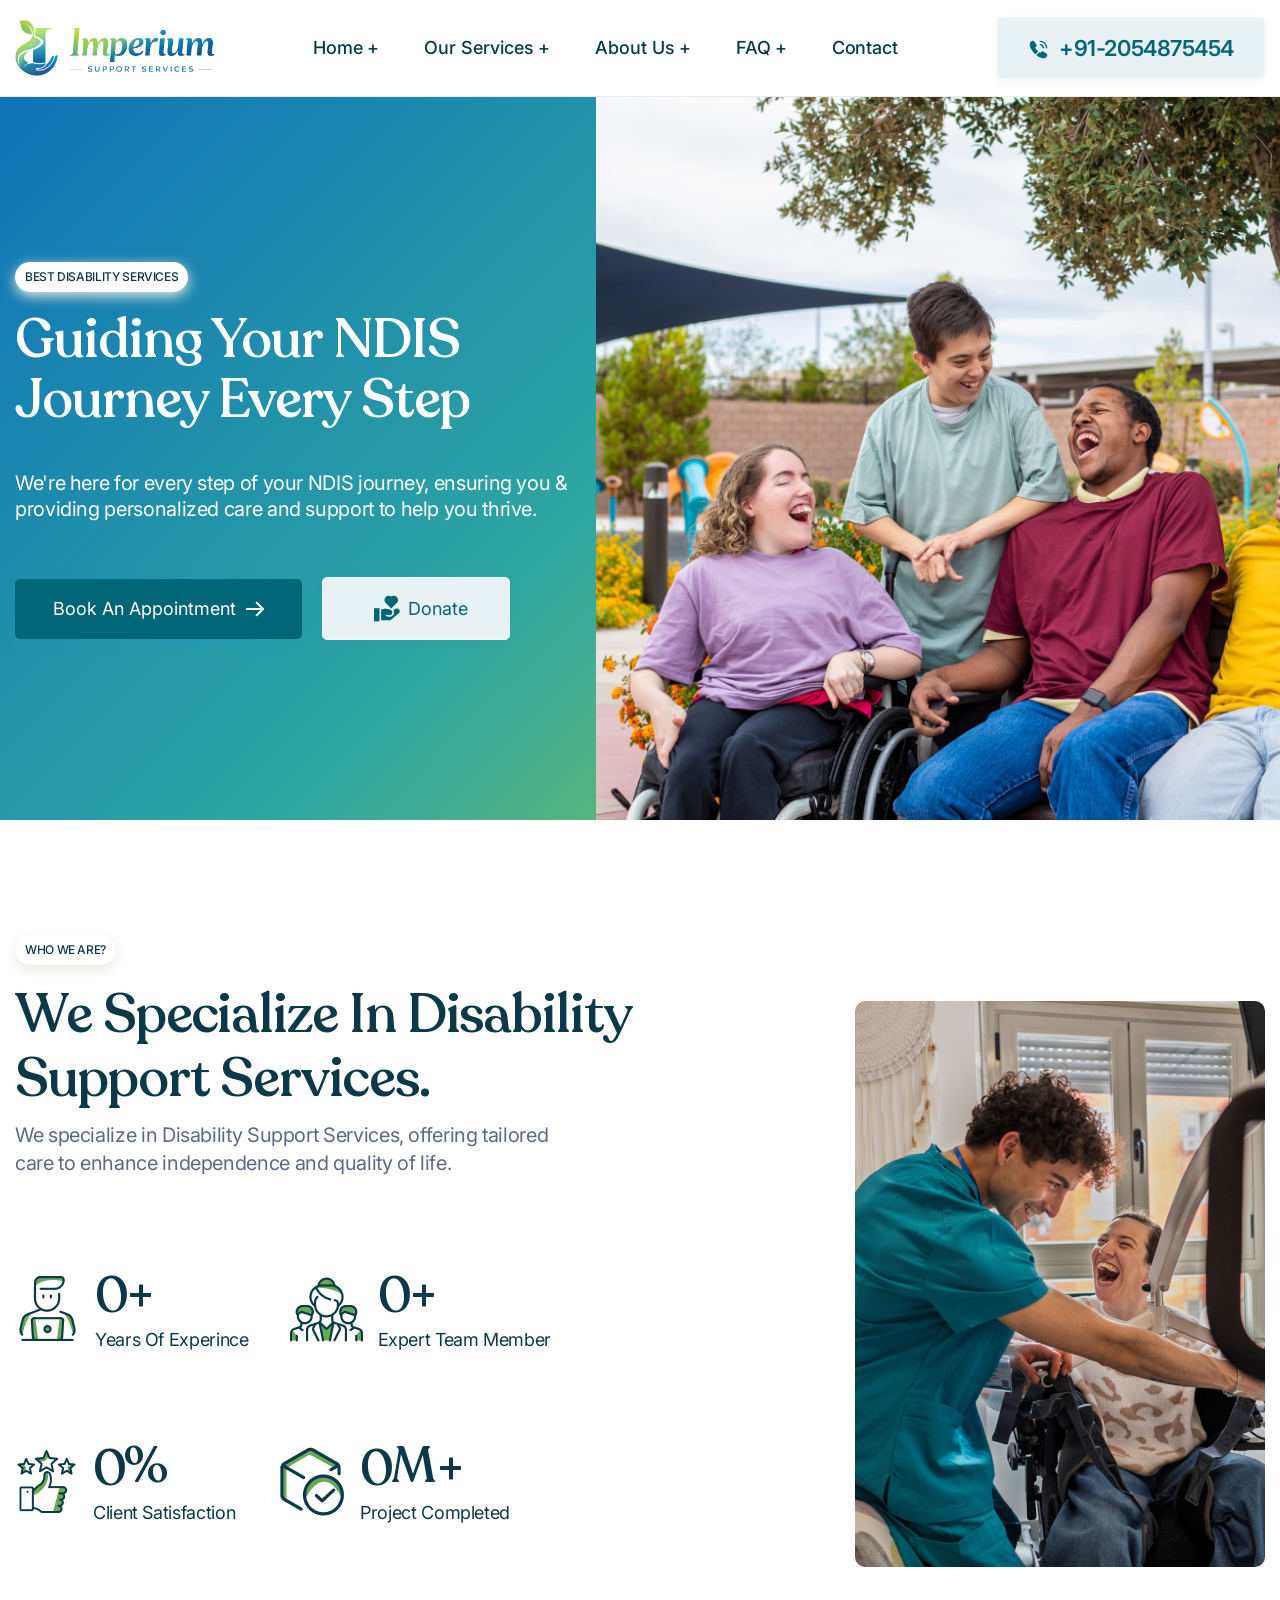
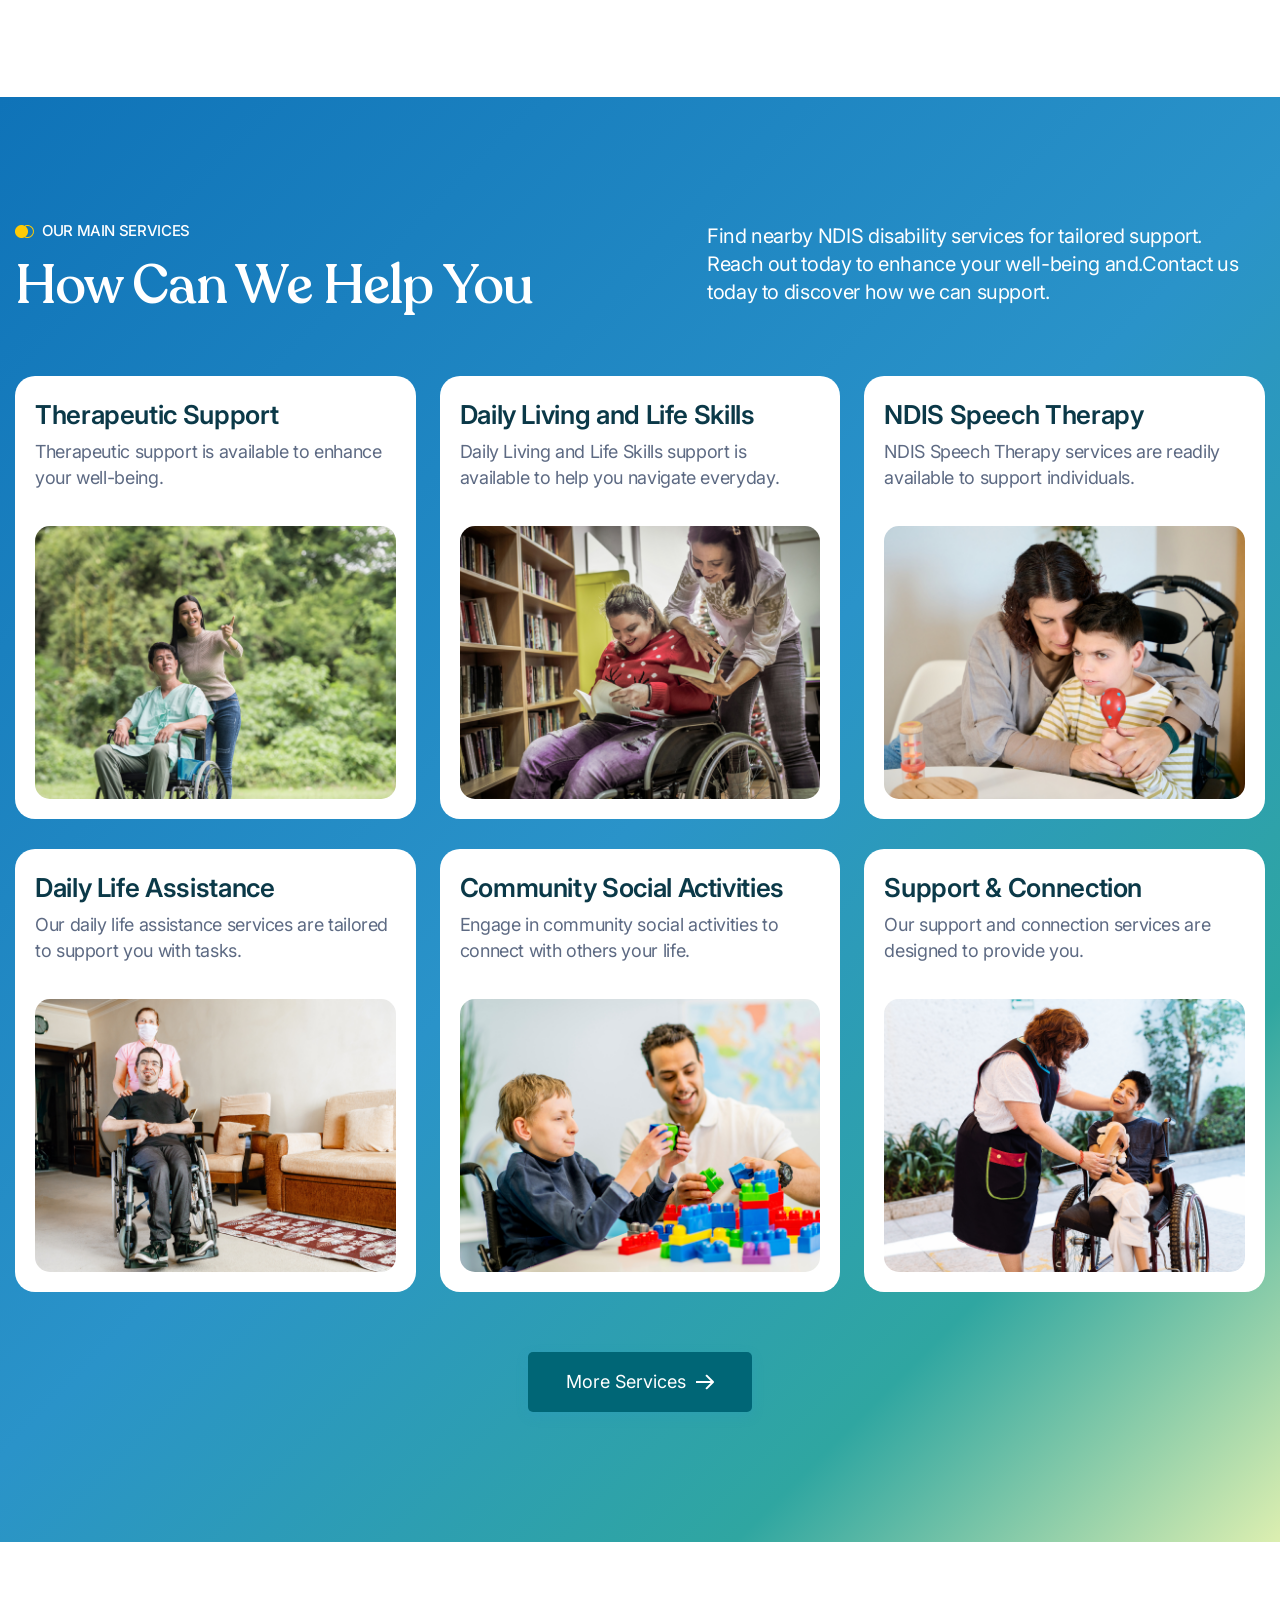
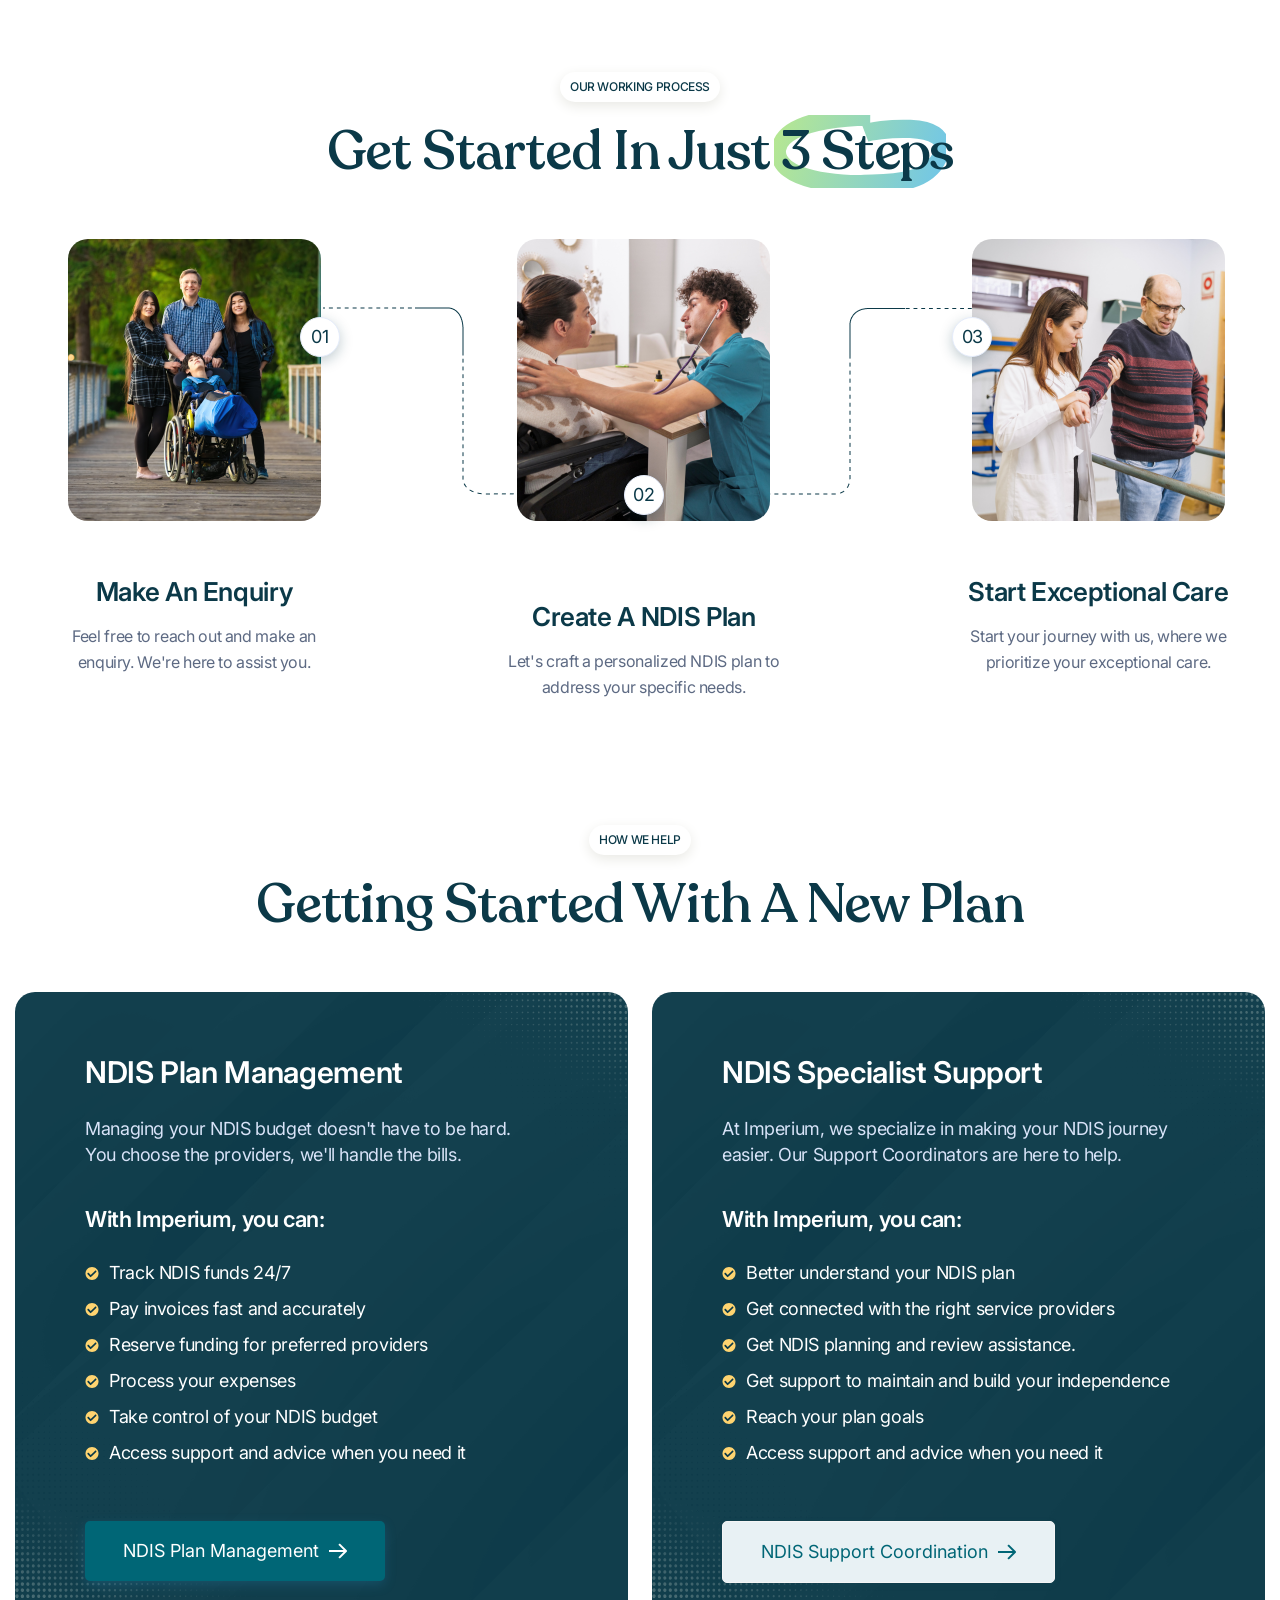
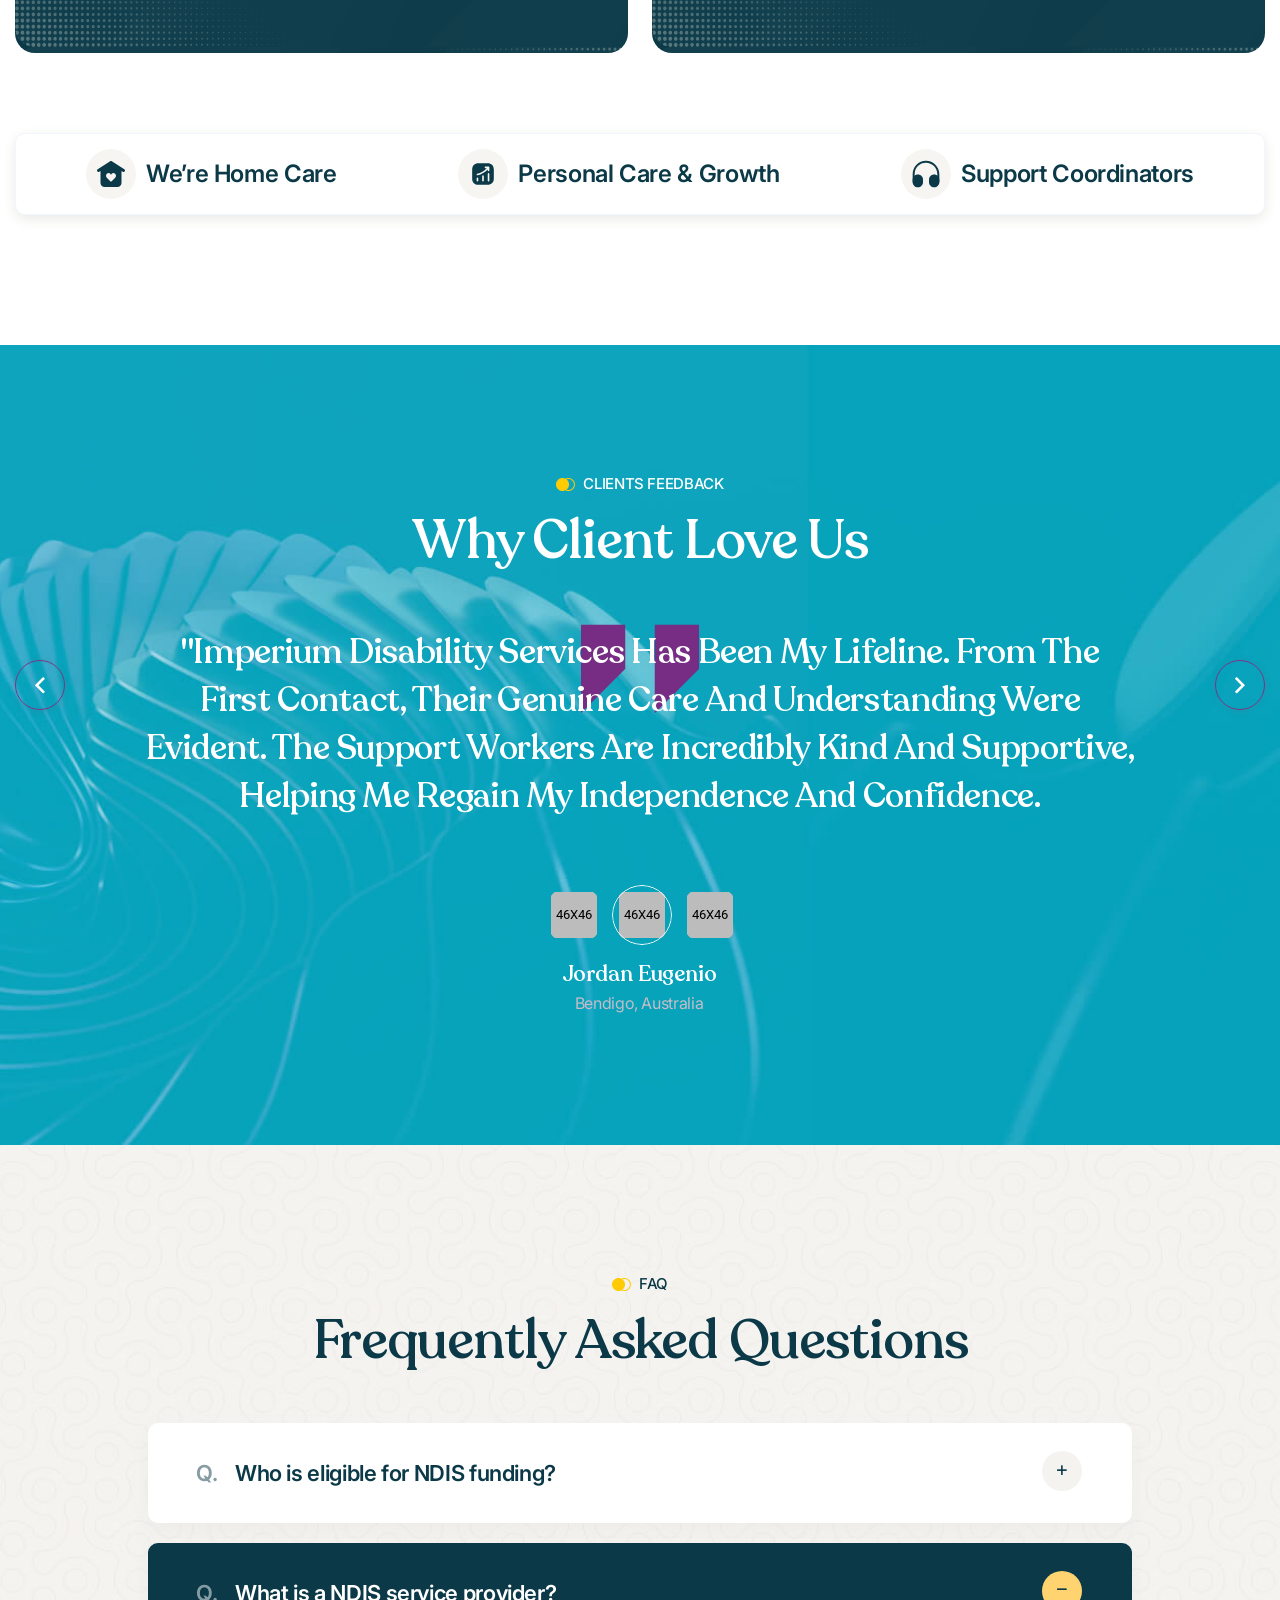
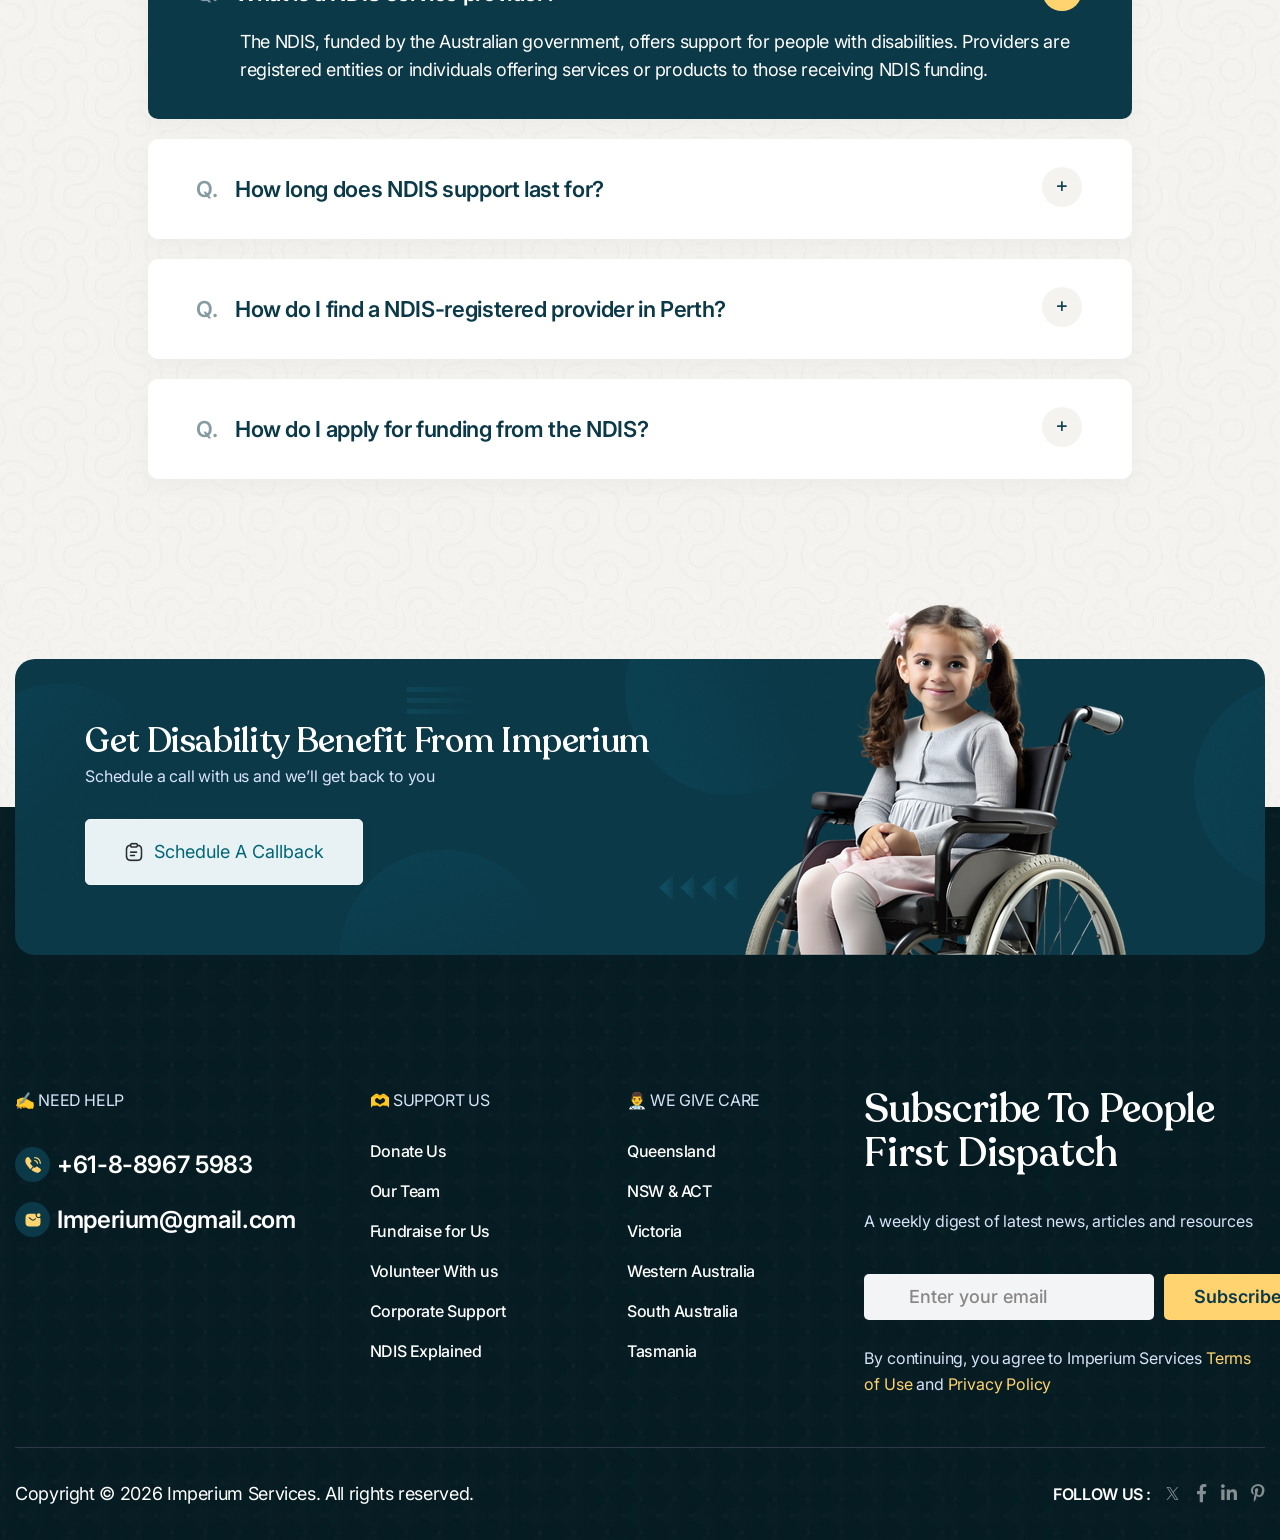
==== commit 0152c646: "first commit and push" ====
--- a/index.html
+++ b/index.html
@@ -144,17 +144,17 @@
                         <nav class="main-menu collapse navbar-collapse">
                             <ul>
                                 <li class="menu-item-has-children active">
-                                    <a href="#"><span>Home</span></a>
+                                    <a href="index.html"><span>Home</span></a>
                                 </li>
                                 <li class="menu-item-has-children">
-                                    <a href="#"><span>Our Services</span></a>
+                                    <a href="our-services.html"><span>Our Services</span></a>
                                   
                                 </li>
                                 <li class="menu-item-has-children">
-                                    <a href="#!"><span>About Us</span></a>
+                                    <a href="about.html"><span>About Us</span></a>
                                 </li>
                                 <li class="menu-item-has-children">
-                                    <a href="#"><span>FAQ</span></a>
+                                    <a href="#faq"><span>FAQ</span></a>
                                  
                                 </li>
                                 <li><a href="contact.html"><span>Contact</span></a></li>
@@ -165,7 +165,7 @@
                                 <div class="xb-header-menu-scroll">
                                     <div class="xb-menu-close xb-hide-xl xb-close"></div>
                                     <div class="xb-logo-mobile xb-hide-xl">
-                                    <a href="index.html" rel="home"><img src="assets/img/logo/main-logo.svg" alt=""></a></div>
+                                    <a href="index.html" rel="home"><img style="max-width:180px;" src="assets/img/logo/imperium.png" alt="Imperium Services"></a></div>
                                     <div class="xb-header-mobile-search xb-hide-xl">
                                         <form role="search" action="#">
                                             <input type="text" placeholder="Search..." name="s" class="search-field">
@@ -174,42 +174,10 @@
                                     </div>
                                     <nav class="xb-header-nav">
                                         <ul class="xb-menu-primary clearfix">
-                                            <li class="menu-item menu-item-has-children">
-                                                <a href="#"><span>Home</span></a>
-                                                <ul class="sub-menu">
-                                                    <li><a href="index.html"><span>Disability Care</span></a></li>
-                                                    <li><a href="ndis.html"><span>NDIS</span></a></li>
-                                                    <li><a href="senior-care.html"><span>Senior Care</span></a></li>
-                                                    <li><a href="elderly-care.html"><span>Elderly Care</span></a></li>
-                                                </ul>
-                                            </li>
-                                            <li class="menu-item menu-item-has-children">
-                                                <a href="#!"><span>Services</span></a>
-                                                <ul class="sub-menu">
-                                                    <li><a href="services.html"><span>Services</span></a></li>
-                                                    <li><a href="service-single.html"><span>Service Details</span></a></li>
-                                                </ul>
-                                            </li>
-                                            <li class="menu-item menu-item-has-children">
-                                                <a href="#!"><span>Pages</span></a>
-                                                <ul class="sub-menu">
-                                                    <li><a href="about.html"><span>About Us</span></a></li>
-                                                    <li><a href="career.html"><span>Career</span></a></li>
-                                                    <li><a href="career-single.html"><span>Career Details</span></a></li>
-                                                    <li><a href="portfolio.html"><span>Portfolio</span></a></li>
-                                                    <li><a href="portfolio-single.html"><span>Portfolio Details</span></a></li>
-                                                    <li><a href="team.html"><span>Team</span></a></li>
-                                                    <li><a href="team-single.html"><span>Team Details</span></a></li>
-                                                    <li><a href="faq.html"><span>FAQ</span></a></li>
-                                                </ul>
-                                            </li>
-                                            <li class="menu-item menu-item-has-children">
-                                                <a href="#!"><span>Blog</span></a>
-                                                <ul class="sub-menu">
-                                                    <li><a href="blog.html"><span>Blog</span></a></li>
-                                                    <li><a href="blog-single.html"><span>Blog Details</span></a></li>
-                                                </ul>
-                                            </li>
+                                            <li class="menu-item"><a href="index.html"><span>Home</span></a></li>
+                                            <li class="menu-item"><a href="our-services.html"><span>Our Services</span></a></li>
+                                            <li class="menu-item"><a href="about.html"><span>About Us</span></a></li>
+                                            <li class="menu-item"><a href="#faq"><span>FAQ</span></a></li>
                                             <li class="menu-item"><a href="contact.html"><span>Contact</span></a></li>
                                         </ul>
                                     </nav>
@@ -364,12 +332,12 @@
                     <div class="col-lg-4 col-md-6">
                         <div class="xb-service-two mb-30">
                             <div class="xb-item--holder">
-                                <h2 class="xb-item--title"><a href="service-single.html">Therapeutic Support</a></h2>
+                                <h2 class="xb-item--title"><a href="our-services.html">Therapeutic Support</a></h2>
                                 <p class="xb-item--content">Therapeutic support is available to enhance your well-being.</p>
                             </div>
                             <div class="xb-item--img mt-35 pos-rel">
                                 <img src="assets/img/service/1.png" alt="">
-                                <a href="#!" class="xb-item--srv-link"><span><svg width="19" height="19" viewBox="0 0 19 19" fill="none" xmlns="http://www.w3.org/2000/svg">
+                                <a href="our-services.html" class="xb-item--srv-link"><span><svg width="19" height="19" viewBox="0 0 19 19" fill="none" xmlns="http://www.w3.org/2000/svg">
                                     <path d="M18.2495 1.75047C18.2495 1.19819 17.8018 0.750475 17.2495 0.750475L8.24949 0.750476C7.69721 0.750475 7.24949 1.19819 7.24949 1.75048C7.24949 2.30276 7.69721 2.75048 8.24949 2.75048L16.2495 2.75048L16.2495 10.7505C16.2495 11.3028 16.6972 11.7505 17.2495 11.7505C17.8018 11.7505 18.2495 11.3028 18.2495 10.7505L18.2495 1.75047ZM1.45744 18.9567L17.9566 2.45758L16.5424 1.04337L0.0432289 17.5425L1.45744 18.9567Z" fill="#0B3948" />
                                   </svg></span></a>
                             </div>
@@ -378,12 +346,12 @@
                     <div class="col-lg-4 col-md-6">
                         <div class="xb-service-two mb-30">
                             <div class="xb-item--holder">
-                                <h2 class="xb-item--title"><a href="service-single.html">Daily Living and Life Skills</a></h2>
+                                <h2 class="xb-item--title"><a href="our-services.html">Daily Living and Life Skills</a></h2>
                                 <p class="xb-item--content">Daily Living and Life Skills support is available to help you navigate everyday.</p>
                             </div>
                             <div class="xb-item--img mt-35 pos-rel">
                                 <img src="assets/img/service/5.png" alt="">
-                                <a href="#!" class="xb-item--srv-link"><span><svg width="19" height="19" viewBox="0 0 19 19" fill="none" xmlns="http://www.w3.org/2000/svg">
+                                <a href="our-services.html" class="xb-item--srv-link"><span><svg width="19" height="19" viewBox="0 0 19 19" fill="none" xmlns="http://www.w3.org/2000/svg">
                                     <path d="M18.2495 1.75047C18.2495 1.19819 17.8018 0.750475 17.2495 0.750475L8.24949 0.750476C7.69721 0.750475 7.24949 1.19819 7.24949 1.75048C7.24949 2.30276 7.69721 2.75048 8.24949 2.75048L16.2495 2.75048L16.2495 10.7505C16.2495 11.3028 16.6972 11.7505 17.2495 11.7505C17.8018 11.7505 18.2495 11.3028 18.2495 10.7505L18.2495 1.75047ZM1.45744 18.9567L17.9566 2.45758L16.5424 1.04337L0.0432289 17.5425L1.45744 18.9567Z" fill="#0B3948" />
                                   </svg></span></a>
                             </div>
@@ -392,12 +360,12 @@
                     <div class="col-lg-4 col-md-6">
                         <div class="xb-service-two mb-30">
                             <div class="xb-item--holder">
-                                <h2 class="xb-item--title"><a href="service-single.html">NDIS Speech Therapy</a></h2>
+                                <h2 class="xb-item--title"><a href="our-services.html">NDIS Speech Therapy</a></h2>
                                 <p class="xb-item--content">NDIS Speech Therapy services are readily available to support individuals.</p>
                             </div>
                             <div class="xb-item--img mt-35 pos-rel">
                                 <img src="assets/img/service/3.png" alt="">
-                                <a href="#!" class="xb-item--srv-link"><span><svg width="19" height="19" viewBox="0 0 19 19" fill="none" xmlns="http://www.w3.org/2000/svg">
+                                <a href="our-services.html" class="xb-item--srv-link"><span><svg width="19" height="19" viewBox="0 0 19 19" fill="none" xmlns="http://www.w3.org/2000/svg">
                                     <path d="M18.2495 1.75047C18.2495 1.19819 17.8018 0.750475 17.2495 0.750475L8.24949 0.750476C7.69721 0.750475 7.24949 1.19819 7.24949 1.75048C7.24949 2.30276 7.69721 2.75048 8.24949 2.75048L16.2495 2.75048L16.2495 10.7505C16.2495 11.3028 16.6972 11.7505 17.2495 11.7505C17.8018 11.7505 18.2495 11.3028 18.2495 10.7505L18.2495 1.75047ZM1.45744 18.9567L17.9566 2.45758L16.5424 1.04337L0.0432289 17.5425L1.45744 18.9567Z" fill="#0B3948" />
                                   </svg></span></a>
                             </div>
@@ -406,12 +374,12 @@
                     <div class="col-lg-4 col-md-6">
                         <div class="xb-service-two mb-30">
                             <div class="xb-item--holder">
-                                <h2 class="xb-item--title"><a href="service-single.html">Daily Life Assistance</a></h2>
+                                <h2 class="xb-item--title"><a href="our-services.html">Daily Life Assistance</a></h2>
                                 <p class="xb-item--content">Our daily life assistance services are tailored to support you with tasks. </p>
                             </div>
                             <div class="xb-item--img mt-35 pos-rel">
                                 <img src="assets/img/service/6.png" alt="">
-                                <a href="#!" class="xb-item--srv-link"><span><svg width="19" height="19" viewBox="0 0 19 19" fill="none" xmlns="http://www.w3.org/2000/svg">
+                                <a href="our-services.html" class="xb-item--srv-link"><span><svg width="19" height="19" viewBox="0 0 19 19" fill="none" xmlns="http://www.w3.org/2000/svg">
                                     <path d="M18.2495 1.75047C18.2495 1.19819 17.8018 0.750475 17.2495 0.750475L8.24949 0.750476C7.69721 0.750475 7.24949 1.19819 7.24949 1.75048C7.24949 2.30276 7.69721 2.75048 8.24949 2.75048L16.2495 2.75048L16.2495 10.7505C16.2495 11.3028 16.6972 11.7505 17.2495 11.7505C17.8018 11.7505 18.2495 11.3028 18.2495 10.7505L18.2495 1.75047ZM1.45744 18.9567L17.9566 2.45758L16.5424 1.04337L0.0432289 17.5425L1.45744 18.9567Z" fill="#0B3948" />
                                   </svg></span></a>
                             </div>
@@ -420,12 +388,12 @@
                     <div class="col-lg-4 col-md-6">
                         <div class="xb-service-two mb-30">
                             <div class="xb-item--holder">
-                                <h2 class="xb-item--title"><a href="service-single.html">Community  Social Activities</a></h2>
+                                <h2 class="xb-item--title"><a href="our-services.html">Community  Social Activities</a></h2>
                                 <p class="xb-item--content">Engage in community social activities to connect with others your life.</p>
                             </div>
                             <div class="xb-item--img mt-35 pos-rel">
                                 <img src="assets/img/service/2.png" alt="">
-                                <a href="#!" class="xb-item--srv-link"><span><svg width="19" height="19" viewBox="0 0 19 19" fill="none" xmlns="http://www.w3.org/2000/svg">
+                                <a href="our-services.html" class="xb-item--srv-link"><span><svg width="19" height="19" viewBox="0 0 19 19" fill="none" xmlns="http://www.w3.org/2000/svg">
                                     <path d="M18.2495 1.75047C18.2495 1.19819 17.8018 0.750475 17.2495 0.750475L8.24949 0.750476C7.69721 0.750475 7.24949 1.19819 7.24949 1.75048C7.24949 2.30276 7.69721 2.75048 8.24949 2.75048L16.2495 2.75048L16.2495 10.7505C16.2495 11.3028 16.6972 11.7505 17.2495 11.7505C17.8018 11.7505 18.2495 11.3028 18.2495 10.7505L18.2495 1.75047ZM1.45744 18.9567L17.9566 2.45758L16.5424 1.04337L0.0432289 17.5425L1.45744 18.9567Z" fill="#0B3948" />
                                   </svg></span></a>
                             </div>
@@ -434,19 +402,19 @@
                     <div class="col-lg-4 col-md-6">
                         <div class="xb-service-two mb-30">
                             <div class="xb-item--holder">
-                                <h2 class="xb-item--title"><a href="service-single.html">Support & Connection</a></h2>
+                                <h2 class="xb-item--title"><a href="our-services.html">Support & Connection</a></h2>
                                 <p class="xb-item--content">Our support and connection services are designed to provide you.</p>
                             </div>
                             <div class="xb-item--img mt-35 pos-rel">
                                 <img src="assets/img/service/4.png" alt="">
-                                <a href="#!" class="xb-item--srv-link"><span><svg width="19" height="19" viewBox="0 0 19 19" fill="none" xmlns="http://www.w3.org/2000/svg">
+                                <a href="our-services.html" class="xb-item--srv-link"><span><svg width="19" height="19" viewBox="0 0 19 19" fill="none" xmlns="http://www.w3.org/2000/svg">
                                     <path d="M18.2495 1.75047C18.2495 1.19819 17.8018 0.750475 17.2495 0.750475L8.24949 0.750476C7.69721 0.750475 7.24949 1.19819 7.24949 1.75048C7.24949 2.30276 7.69721 2.75048 8.24949 2.75048L16.2495 2.75048L16.2495 10.7505C16.2495 11.3028 16.6972 11.7505 17.2495 11.7505C17.8018 11.7505 18.2495 11.3028 18.2495 10.7505L18.2495 1.75047ZM1.45744 18.9567L17.9566 2.45758L16.5424 1.04337L0.0432289 17.5425L1.45744 18.9567Z" fill="#0B3948" />
                                   </svg></span></a>
                             </div>
                         </div>
                     </div>
                     <div class="srv-btn ul_li justify-content-center mt-30">
-                        <a href="services.html" class="thm-btn thm-btn--one">more services <span><svg width="18" height="16" viewBox="0 0 18 16" fill="none" xmlns="http://www.w3.org/2000/svg">
+                        <a href="our-services.html" class="thm-btn thm-btn--one">more services <span><svg width="18" height="16" viewBox="0 0 18 16" fill="none" xmlns="http://www.w3.org/2000/svg">
                             <path d="M17.7071 8.70711C18.0976 8.31658 18.0976 7.68342 17.7071 7.29289L11.3431 0.928932C10.9526 0.538408 10.3195 0.538408 9.92893 0.928932C9.53841 1.31946 9.53841 1.95262 9.92893 2.34315L15.5858 8L9.92893 13.6569C9.53841 14.0474 9.53841 14.6805 9.92893 15.0711C10.3195 15.4616 10.9526 15.4616 11.3431 15.0711L17.7071 8.70711ZM0 9H17V7H0V9Z" fill="#0B3948" />
                           </svg></span></a>
                     </div>
@@ -463,11 +431,17 @@
             <span class="sub-title">our working process</span>
             <div class="xb-heading pb-20">
                 <h2 class="title">Get started in just <span class="pos-rel"> 3 steps <svg width="186" height="64" viewBox="0 0 186 64" fill="none" preserveAspectRatio="none" xmlns="http://www.w3.org/2000/svg">
+                    <defs>
+                      <linearGradient id="stepsStrokeGradient" x1="0" y1="0" x2="186" y2="64" gradientUnits="userSpaceOnUse">
+                        <stop offset="0%" stop-color="#b8e88f" />
+                        <stop offset="100%" stop-color="#6fc5ea" />
+                      </linearGradient>
+                    </defs>
                     <mask id="mask0_766_377" style="mask-type:alpha" maskUnits="userSpaceOnUse" x="0" y="0" width="186" height="64">
                       <path d="M21.895 12.0872C21.9747 12.1746 22.1186 12.2223 22.3083 12.2153C22.3792 12.2126 22.4257 12.1826 22.4832 12.164C22.3437 12.1216 22.2064 12.0713 22.0574 12.0377C22.0204 12.0298 21.9503 12.0695 21.895 12.0872ZM84.3127 60.9181C84.3312 60.9482 84.3474 61.0012 84.3718 61.0056C84.4626 61.0188 84.5541 61.0153 84.6456 61.0188C84.6249 60.9888 84.6109 60.9385 84.5843 60.9349C84.4958 60.9208 84.4043 60.9217 84.3127 60.9181ZM102.257 62.1804C102.187 62.1495 102.122 62.1044 102.046 62.0912C101.966 62.077 101.876 62.0947 101.79 62.0982C101.862 62.13 101.927 62.1751 102.005 62.1892C102.083 62.2025 102.172 62.1848 102.257 62.1804ZM110.748 61.8544C110.661 61.8324 110.571 61.7997 110.487 61.79C110.45 61.7873 110.419 61.8306 110.386 61.8527C110.474 61.8748 110.562 61.9057 110.649 61.9154C110.684 61.9189 110.715 61.8765 110.748 61.8544ZM120.385 9.39581C120.666 9.43379 120.741 9.40641 120.574 9.32514C120.534 9.30659 120.408 9.31719 120.321 9.31366C120.341 9.34104 120.362 9.36842 120.385 9.39581ZM140.359 56.8559C140.346 56.8294 140.351 56.7932 140.317 56.7817C140.252 56.757 140.149 56.7322 140.088 56.7358C139.873 56.749 139.891 56.7985 140.136 56.8532C140.201 56.8683 140.284 56.855 140.359 56.8559ZM152.11 12.1941C152.04 12.1729 151.965 12.142 151.893 12.1349C151.82 12.1269 151.75 12.1428 151.679 12.149C151.736 12.1773 151.784 12.2162 151.853 12.2338C151.92 12.2515 152.012 12.2559 152.082 12.2533C152.107 12.2524 152.102 12.2135 152.11 12.1941ZM153.473 53.9561C153.403 53.926 153.338 53.8827 153.264 53.8704C153.189 53.8562 153.102 53.8721 153.021 53.8748C153.088 53.9048 153.151 53.9499 153.225 53.9622C153.303 53.9755 153.39 53.9587 153.473 53.9561ZM172.684 47.5601C172.753 47.5522 172.824 47.546 172.894 47.5389C172.838 47.5098 172.792 47.4665 172.728 47.4533C172.511 47.4091 172.41 47.4303 172.479 47.501C172.5 47.523 172.613 47.5407 172.684 47.5601ZM177.559 43.0633C177.428 43.1331 177.454 43.1852 177.638 43.2029C177.669 43.2064 177.705 43.1508 177.705 43.1172C177.707 43.1057 177.611 43.0819 177.559 43.0633ZM124.604 58.4776C124.743 58.452 124.885 58.4273 125.025 58.4017C124.87 58.3434 124.72 58.2577 124.56 58.2321C124.398 58.2064 124.193 58.2215 124.066 58.2533C123.917 58.2912 124.254 58.437 124.604 58.4776ZM118.837 60.2742C118.739 60.178 118.57 60.1135 118.343 60.1073C118.159 60.102 117.983 60.117 117.805 60.1223C117.974 60.1797 118.137 60.2619 118.309 60.2875C118.48 60.3122 118.661 60.2813 118.837 60.2742ZM119.591 8.60173C119.773 8.60615 119.945 8.59113 120.121 8.58495C119.955 8.53106 119.793 8.45245 119.624 8.4286C119.451 8.40476 119.274 8.4339 119.101 8.44009C119.199 8.53637 119.369 8.59731 119.591 8.60173ZM138.124 56.2959C138.05 56.2623 137.963 56.2014 137.904 56.1987C137.721 56.1899 137.499 56.1784 137.388 56.2155C137.232 56.265 137.299 56.3833 137.512 56.4275C137.655 56.4575 137.854 56.4143 138.008 56.3878C138.073 56.3772 138.086 56.3286 138.124 56.2959ZM92.5964 62.6715C92.7802 62.7598 92.9632 62.8614 93.1802 62.9471C93.3633 63.0204 93.5574 63.0168 93.6607 62.9506C93.6917 62.9303 93.657 62.8676 93.6031 62.8428C93.4009 62.7501 93.1817 62.66 92.9536 62.5779C92.9034 62.5593 92.7757 62.5637 92.7145 62.5761C92.6613 62.5867 92.6502 62.6247 92.5964 62.6715ZM150.348 53.1319C150.78 53.2371 151.16 53.2485 151.465 53.1726C151.591 53.1417 151.713 53.0666 151.694 53.003C151.665 52.912 151.433 52.8475 151.217 52.8617C150.866 52.8855 150.526 52.9217 150.189 52.9606C150.143 52.9659 150.109 53.0198 150.139 53.0427C150.183 53.0789 150.29 53.1081 150.348 53.1319ZM90.1939 62.5213C90.2094 62.5567 90.1998 62.5973 90.2448 62.6291C90.543 62.8393 90.9475 62.978 91.4774 63.0098C91.5667 63.0151 91.6634 63.0027 91.7188 62.9815C91.7512 62.9691 91.735 62.9117 91.6952 62.8941C91.3136 62.7298 90.9349 62.5593 90.4271 62.4904C90.3511 62.4798 90.2714 62.5098 90.1939 62.5213ZM145.919 56.0044C146.144 55.992 146.401 55.985 146.642 55.9611C146.699 55.9549 146.744 55.8922 146.713 55.8657C146.631 55.7977 146.522 55.7076 146.386 55.6749C146.09 55.6043 145.822 55.6272 145.618 55.6944C145.556 55.7147 145.483 55.765 145.513 55.7862C145.605 55.8534 145.744 55.9125 145.919 56.0044ZM78.2212 62.6962C78.4759 62.705 78.8589 62.7324 79.2169 62.7262C79.3771 62.7245 79.4996 62.6582 79.6155 62.6123C79.6524 62.5973 79.648 62.5469 79.6111 62.5204C79.5638 62.4851 79.4516 62.4321 79.3941 62.4312C78.9305 62.4224 78.4707 62.4224 78.0153 62.4259C77.4322 62.4303 77.3215 62.4613 77.5444 62.5266C77.7193 62.5787 77.9068 62.6185 78.2212 62.6962ZM129.103 60.3369C128.906 60.3157 128.7 60.2778 128.522 60.2804C128.375 60.2822 128.161 60.3202 128.16 60.3643C128.16 60.4315 128.283 60.5366 128.421 60.594C128.869 60.7812 129.238 60.7998 129.701 60.6646C129.875 60.6152 129.839 60.526 129.653 60.4686C129.48 60.4156 129.286 60.3802 129.103 60.3369ZM118.464 9.27038C118.443 9.23152 118.447 9.18824 118.397 9.15555C118.352 9.12552 118.231 9.08401 118.177 9.08577C117.536 9.11139 117.007 9.25625 116.273 9.18647C116.201 9.1794 116.136 9.22445 116.07 9.24565C116.21 9.29865 116.338 9.37372 116.491 9.40376C117.109 9.52918 117.683 9.55038 118.152 9.42672C118.286 9.39051 118.363 9.32338 118.464 9.27038ZM166.632 50.8531C166.711 50.9352 166.746 51.0332 166.88 51.0915C166.997 51.1428 167.28 51.1896 167.394 51.1693C167.989 51.0712 168.287 50.8531 168.391 50.5792C168.409 50.528 168.202 50.4273 168.072 50.3584C168.028 50.3354 167.828 50.3187 167.816 50.3301C167.574 50.5695 167.168 50.7382 166.632 50.8531ZM136.993 57.097C136.791 57.0688 136.569 57.0131 136.416 57.0246C136.289 57.0343 136.162 57.1156 136.177 57.1756C136.193 57.2401 136.385 57.37 136.491 57.3806C137.07 57.4389 137.659 57.4928 138.217 57.5025C138.577 57.5078 138.913 57.4468 139.212 57.3868C139.308 57.3673 139.325 57.2428 139.249 57.1827C139.169 57.1191 138.91 57.0334 138.778 57.0326C138.509 57.0299 138.248 57.0635 138.034 57.1112C137.716 57.1818 137.399 57.2101 136.993 57.097ZM140.541 58.1667C141.156 58.3504 140.825 58.5253 140.827 58.7135C140.828 58.8053 140.985 58.8698 141.205 58.8769C141.9 58.8981 142.5 58.846 142.881 58.6357C143.001 58.5695 142.912 58.4158 142.794 58.4131C142.052 58.4025 141.494 58.0572 140.792 58.0183C140.702 58.013 140.597 58.021 140.543 58.043C140.502 58.0589 140.538 58.1075 140.541 58.1667ZM119.511 59.8803C119.692 59.8609 119.885 59.8556 120.011 59.8176C120.174 59.769 120.131 59.6868 119.982 59.6047C119.715 59.4581 119.459 59.3079 119.196 59.1595C118.798 58.9387 118.439 58.891 117.954 59.0067C117.519 59.1101 117.103 59.2249 116.692 59.3415C116.63 59.3583 116.582 59.421 116.615 59.4404C116.732 59.5031 116.934 59.6091 117.024 59.6065C117.854 59.5791 118.675 59.5888 119.511 59.8803ZM139.485 10.5891C139.512 10.59 139.623 10.6068 139.705 10.5989C139.867 10.5829 140.082 10.5732 140.148 10.5229C140.215 10.4725 140.181 10.3657 140.088 10.2985C139.927 10.1811 139.639 10.0804 139.491 9.96111C138.984 9.55303 138.236 9.47001 137.421 9.44527C137.194 9.43732 136.971 9.60161 137.085 9.69524C137.613 10.1219 138.23 10.5008 139.485 10.5891ZM126.341 59.466C127.573 59.6294 127.749 59.5879 128.124 59.1454C128.235 59.0138 128.5 58.9228 128.688 58.8106C128.849 58.717 128.697 58.5704 128.404 58.5121C127.911 58.4131 127.421 58.3522 126.971 58.3875C126.623 58.4158 126.268 58.4626 126.341 58.6675C126.406 58.8477 126.285 58.9687 125.972 59.0465C125.758 59.1012 125.594 59.186 125.808 59.3194C125.913 59.3839 126.16 59.4183 126.341 59.466ZM98.3926 61.2891C98.527 61.1999 98.682 61.1169 98.7942 61.0206C99.0473 60.8051 98.8562 60.6063 98.1712 60.3679C98.0922 60.3396 97.969 60.3228 97.8833 60.3237C97.8022 60.3246 97.6774 60.3484 97.6818 60.3732C97.7283 60.6549 97.794 60.9376 97.8553 61.2202C97.6767 61.1964 97.4981 61.1699 97.3224 61.154C97.2397 61.146 97.1497 61.1549 97.0899 61.1708C97.0515 61.1814 97.0611 61.2158 97.0486 61.2397C97.2021 61.2697 97.3888 61.328 97.5017 61.3192C97.6383 61.3077 97.7128 61.2388 97.8118 61.1937C98.0236 61.222 98.2362 61.2494 98.4458 61.2759C98.5284 61.4075 98.6081 61.4428 98.6414 61.373C98.6465 61.3624 98.4797 61.3183 98.3926 61.2891ZM100.14 62.251C100.216 62.251 100.299 62.2572 100.365 62.2484C100.402 62.2422 100.411 62.2148 100.433 62.1972C100.352 62.2245 100.271 62.2519 100.189 62.2793C99.4547 62.2846 98.9986 62.4083 99.0119 62.7474C99.0163 62.8879 99.2658 63.0389 99.547 63.0345C99.7116 63.0319 99.9515 63.0054 99.9722 62.955C100.064 62.728 100.091 62.4869 100.14 62.251ZM133.192 9.77297C133.174 9.58042 133.175 9.39139 133.127 9.19795C133.104 9.10256 132.904 9.03543 132.689 9.04338C132.536 9.04867 132.347 9.06811 132.291 9.1158C132.228 9.1688 132.265 9.26243 132.318 9.33663C132.406 9.45764 132.546 9.57512 132.662 9.69524C132.346 9.69083 132.132 9.74559 132.025 9.85865C131.242 9.74647 130.46 9.64048 129.679 9.52388C128.954 9.41524 128.349 9.46294 127.766 9.54067C127.69 9.55127 127.646 9.58571 127.587 9.60956C127.674 9.64048 127.754 9.67934 127.846 9.69878C128.035 9.73941 128.238 9.78976 128.421 9.79947C129.47 9.85247 130.513 9.89575 131.558 9.93815C131.643 9.94168 131.724 9.9196 131.792 9.90193C131.862 9.88338 131.915 9.856 131.975 9.83215C132.291 9.8348 132.504 9.78004 132.615 9.66786C132.823 9.69789 133.032 9.72616 133.242 9.75619C133.354 9.83215 133.436 9.92313 133.585 9.98055C133.796 10.0627 133.979 10.0468 134.005 9.95758C134.009 9.9408 133.862 9.88338 133.775 9.8666C133.585 9.82774 133.388 9.803 133.192 9.77297ZM150.531 56.6192C150.61 56.6218 150.696 56.6307 150.766 56.6254C150.809 56.6209 150.831 56.5944 150.861 56.5794C150.767 56.6024 150.676 56.6262 150.583 56.6501C150.352 56.6872 150.117 56.7199 149.897 56.764C149.829 56.7764 149.776 56.8117 149.765 56.8444C149.757 56.8691 149.844 56.9363 149.859 56.9354C150.021 56.9372 150.259 56.9566 150.314 56.9186C150.436 56.8347 150.464 56.7208 150.531 56.6192ZM135.068 9.27215C135.139 9.27038 135.218 9.27391 135.28 9.26685C135.319 9.26066 135.333 9.2377 135.357 9.22268C135.278 9.2483 135.197 9.2748 135.117 9.30041C134.919 9.27656 134.719 9.24388 134.525 9.23063C134.226 9.20943 134.17 9.26243 134.384 9.35606C134.447 9.38344 134.605 9.40376 134.665 9.39227C134.815 9.36224 134.936 9.31366 135.068 9.27215ZM123.579 59.3344C123.495 59.3335 123.401 59.3238 123.333 59.3344C123.293 59.3415 123.294 59.3795 123.278 59.4024C123.435 59.4333 123.523 59.4024 123.535 59.3097C123.714 59.3344 123.892 59.3636 124.068 59.3795C124.146 59.3865 124.237 59.3742 124.29 59.3556C124.325 59.3432 124.32 59.2832 124.307 59.2805C124.157 59.2452 123.962 59.1842 123.857 59.1949C123.726 59.209 123.668 59.2849 123.579 59.3344ZM138.289 7.98961C138.309 8.02317 138.314 8.05851 138.349 8.08854C138.372 8.10885 138.442 8.12299 138.49 8.13977C138.405 8.09472 138.321 8.05056 138.236 8.00463C138.205 7.96929 138.188 7.93219 138.141 7.89951C138.113 7.88008 138.041 7.86771 137.988 7.85182C138.088 7.89775 138.189 7.94368 138.289 7.98961ZM164.355 52.3873C164.282 52.3882 164.202 52.3838 164.141 52.3935C164.103 52.3988 164.098 52.428 164.08 52.4465C164.155 52.4174 164.231 52.3873 164.306 52.3591C164.641 52.3776 164.784 52.2875 164.935 52.201C165.083 52.1718 165.266 52.155 165.367 52.1082C165.514 52.0384 165.429 51.9607 165.195 51.9324C165.145 51.9263 165.071 51.9748 165.053 52.0075C165.016 52.0782 165.007 52.1559 164.989 52.2301C164.679 52.2266 164.457 52.2725 164.355 52.3873ZM162.472 53.1116C162.397 53.1134 162.316 53.1081 162.255 53.1187C162.216 53.124 162.21 53.154 162.19 53.1717C162.265 53.1425 162.343 53.1125 162.42 53.0842C162.493 53.0825 162.574 53.0878 162.636 53.0772C162.675 53.0728 162.681 53.0463 162.701 53.0277C162.624 53.056 162.547 53.0834 162.472 53.1116ZM153.601 56.5512C153.601 56.6315 153.614 56.7146 153.597 56.7923C153.539 57.0387 153.313 57.2278 152.767 57.3046C152.434 57.3514 152.071 57.377 151.764 57.4398C151.378 57.5192 150.924 57.5864 150.701 57.7277C150.146 58.0854 149.272 58.1985 148.216 58.2338C147.294 58.2647 146.419 58.3513 145.521 58.4131C145.608 58.2709 145.666 58.1234 145.792 57.9918C145.87 57.9079 145.888 57.8443 145.677 57.7789C145.602 57.756 145.459 57.7427 145.402 57.756C144.916 57.8726 144.437 57.9953 143.971 58.1234C143.922 58.1358 143.927 58.1941 143.96 58.2285C143.992 58.2621 144.101 58.3151 144.163 58.3195C144.636 58.3513 145.109 58.3725 145.583 58.3972C145.564 58.4759 145.538 58.5536 145.53 58.6331C145.493 58.9405 145.134 59.1286 144.458 59.1834C143.837 59.2337 143.219 59.2867 142.514 59.2443C142.143 59.2222 142.185 59.3706 142.145 59.4846C142.087 59.6568 141.796 59.7248 141.357 59.6824C141.062 59.6533 140.736 59.5914 140.635 59.7266C140.45 59.9748 140.022 60.0472 139.356 60.0004C138.967 59.9721 138.589 59.9854 138.209 59.9836C137.352 59.9792 137.352 59.981 137.464 59.587C137.509 59.4325 137.285 59.3212 136.955 59.3379C136.41 59.3662 135.844 59.3715 135.583 59.5985C135.413 59.7469 135.359 59.875 135.768 60.0446C135.838 60.0737 135.916 60.1356 135.901 60.1638C135.768 60.4306 135.56 60.6805 134.885 60.7424C134.183 60.806 133.451 60.8457 132.73 60.8917C132.29 60.9208 132.02 60.8122 131.981 60.5887C131.96 60.465 131.973 60.344 131.971 60.2212C132.251 60.2309 132.532 60.2442 132.805 60.2442C132.876 60.2442 132.939 60.2071 132.969 60.1771C132.994 60.1488 133.003 60.0985 132.957 60.0711C132.84 59.9969 132.633 59.966 132.481 60.0181C132.297 60.0808 132.17 60.1709 132.02 60.2495C131.128 60.1956 131.126 60.1965 131.18 60.4668C131.189 60.5074 131.246 60.5534 131.253 60.594C131.329 61.0498 130.96 61.3518 129.895 61.4031C129.712 61.4128 129.465 61.3845 129.345 61.4225C128.266 61.7617 126.767 61.6742 125.358 61.6583C124.963 61.653 124.632 61.6124 124.449 61.7635C124.33 61.8589 124.151 61.9392 123.964 62.009C123.779 62.0788 123.585 62.1627 123.334 62.1768C121.598 62.2652 119.958 62.4365 118.373 62.6565C117.275 62.6035 116.365 62.7377 115.44 62.8561C115.185 62.8879 114.862 62.8764 114.66 62.9338C113.044 63.3887 111.021 63.2518 108.887 62.97C108.786 62.9559 108.688 62.9462 108.589 62.9356C108.731 62.8967 108.854 62.8208 109.018 62.8252C110.392 62.8685 111.472 62.592 112.875 62.6556C113.324 62.6759 113.768 62.5796 114.111 62.4825C114.484 62.3765 114.893 62.3349 115.385 62.342C116.057 62.3508 116.728 62.3526 117.39 62.3473C117.571 62.3447 117.765 62.3199 117.875 62.2713C117.97 62.2325 118.036 62.115 117.97 62.0832C117.674 61.9428 117.345 61.8041 116.99 61.6928C116.194 61.4437 115.511 61.4278 114.848 61.6168C114.777 61.638 114.719 61.6645 114.662 61.691C114.219 61.8951 113.451 61.8023 112.847 61.8589C112.152 61.9233 111.978 62.2908 111.132 62.304C110.474 62.3137 109.87 62.3924 109.235 62.433C108.755 62.4639 108.265 62.3853 107.776 62.2563C107.498 62.183 107.22 62.0947 106.935 62.047C106.777 62.0214 106.507 62.039 106.449 62.085C106.289 62.2131 106.225 62.3685 106.107 62.509C105.941 62.7042 106.208 62.8985 106.937 62.9073C107.509 62.9135 108.033 62.842 108.656 62.9259C108.488 63.0009 108.368 63.1096 108.142 63.1432C107.169 63.2889 106.324 63.508 105.494 63.7376L105.543 63.7261C105.145 63.6784 104.747 63.6387 104.35 63.583C103.462 63.4603 102.815 63.5247 102.437 63.8118L102.493 63.7968C101.987 63.75 101.492 63.7279 101.092 63.8118C100.628 63.9099 100.249 63.8639 99.8555 63.6157C99.7788 63.5662 99.4717 63.5327 99.3108 63.5389C98.2863 63.5786 97.2692 63.6201 96.1341 63.4426C94.7966 63.4364 93.4614 63.4346 92.121 63.4214C91.3519 63.4143 90.85 63.6625 89.9724 63.5583C89.2808 63.4762 88.5878 63.4329 87.8954 63.3719C87.5965 63.3463 87.5006 63.273 87.5168 63.0822C87.5227 63.0071 87.5581 62.9356 87.5375 62.8579C87.5316 62.834 87.3839 62.7801 87.3035 62.7722C86.2045 62.6565 85.6029 62.5425 84.8545 62.3093C84.7881 62.2881 84.6308 62.274 84.6087 62.289C84.5187 62.3473 84.4094 62.4109 84.4153 62.4842C84.422 62.5584 84.512 62.6662 84.6471 62.7245C84.8774 62.8234 85.1756 62.8932 85.4413 62.9762C85.6804 63.0513 85.7682 63.1414 85.6022 63.1856C85.104 63.3189 84.5917 63.4452 84.0522 63.553C83.9525 63.5733 83.6684 63.5168 83.5318 63.4647C83.1989 63.3348 82.9022 63.1811 82.4601 63.1661C81.195 63.122 79.9299 63.076 78.67 63.0442C78.4995 63.0389 78.3393 63.091 78.2227 63.1379C78.0227 63.2174 77.7872 63.22 77.4662 63.1811C76.2697 63.0363 75.1293 62.7492 73.9595 62.5381C73.7521 62.5019 73.6952 62.4109 73.7181 62.3155C73.7535 62.1671 73.4915 62.0691 73.1896 62.024C72.7992 61.964 72.391 61.9163 72.0116 61.9021C71.5282 61.8836 71.0669 61.9083 70.5908 61.9057C70.3494 61.9048 70.1804 61.9366 70.269 61.9958C70.3731 62.0655 70.5893 62.1132 70.7443 62.1768C70.8853 62.2343 71.0086 62.2987 71.1407 62.3606C70.9864 62.3897 70.8418 62.4268 70.6742 62.4445C70.4159 62.4719 70.1369 62.4922 69.8328 62.4047C69.4549 62.2961 69.0939 62.2351 68.6754 62.2104C68.0481 62.1751 68.0296 62.1495 68.1285 61.7953C68.1543 61.7069 68.1012 61.6265 67.8613 61.6107C67.2753 61.5736 66.6981 61.5621 66.1172 61.54C66.039 61.4066 65.9593 61.373 65.9157 61.4455C65.9105 61.4534 66.0796 61.4985 66.1689 61.5267C64.8587 61.8606 63.3346 61.9013 61.5285 61.6354C58.8285 61.2379 56.1212 60.8749 53.4212 60.4845C52.8293 60.3988 52.1827 60.2972 51.6727 60.1276C50.663 59.7911 49.6038 59.6436 48.5195 59.4519C44.7117 58.7779 39.2247 57.4097 35.6346 56.2959C34.4529 55.9293 33.2897 55.538 32.0674 55.2112C29.7749 54.5991 27.7562 53.8227 25.7087 53.0595C23.6539 52.2928 21.7363 51.474 19.9198 50.6004C18.7123 50.0192 17.4959 49.446 16.4227 48.8277C15.6846 48.4046 15.0233 47.9629 14.3295 47.5292C13.8866 47.2528 13.4593 46.9736 13.0098 46.6998C12.2363 46.229 11.4059 45.7715 10.7844 45.2698C10.529 45.0648 10.2183 44.8573 9.85885 44.6744C8.79599 44.1356 8.33099 43.5394 7.7944 42.9458C7.80695 42.4229 7.08066 41.9645 6.32411 41.4858C5.91373 41.227 5.7174 40.9125 5.51073 40.6237C5.21328 40.2068 5.30407 39.7757 4.3689 39.3932C4.14673 39.0947 3.80869 38.7873 3.73488 38.5011C3.63671 38.1187 3.3828 37.7468 3.11561 37.3626C2.82702 36.9421 2.68309 36.5084 2.68604 36.1056C2.68604 35.7302 2.20923 35.3416 2.2764 34.9715C2.30223 34.839 1.89997 34.6473 1.76268 34.4804C1.66231 34.362 1.63352 34.2322 1.65566 34.1191C1.6778 34.0052 1.83059 33.9204 1.75752 33.7799C1.4453 33.1855 1.21871 32.5937 0.857043 32.0001C0.693185 31.728 0.650377 31.4993 0.888043 31.2917C0.924212 31.259 0.95078 31.2184 0.947829 31.1786C0.915354 30.8942 0.764781 30.5877 0.865901 30.328C0.971447 30.0595 1.1759 29.8087 1.15523 29.5172C1.14859 29.3944 1.13825 29.2725 1.09471 29.1462C0.752234 28.1295 0.773639 27.9758 1.22683 27.2427C1.3619 27.0228 1.36411 26.7737 1.50583 26.5537C1.71914 26.2243 1.95311 25.8921 2.82038 25.7941C2.90156 25.9195 2.98128 25.9557 2.999 25.8913C3.00268 25.878 2.84547 25.8374 2.7628 25.8091C2.67128 25.6404 2.62921 25.469 2.47274 25.303C1.95016 24.7483 2.21588 24.3084 2.62773 23.8924C2.76207 23.7572 2.94807 23.6247 3.20123 23.5338C4.02421 23.2423 4.45378 22.8651 4.26114 22.3139C4.20652 22.1523 4.30912 21.9942 4.41466 21.8529C4.86785 21.2416 5.3454 20.6357 6.07538 20.0986C6.41933 19.846 6.80535 19.6155 7.4534 19.4795C8.31106 19.2993 8.99085 19.0378 9.41821 18.6606C9.55697 18.5379 9.93045 18.484 10.1851 18.3921C10.3032 18.3488 10.1674 18.2888 10.0065 18.1907C9.47873 17.871 9.37614 17.6537 9.81161 17.5221C10.7446 17.2412 11.149 16.7916 11.6325 16.3614C12.1521 15.9021 12.4311 15.3554 13.6844 15.154C13.7434 15.1451 13.7361 15.0851 13.7494 15.048C13.9021 14.571 14.7827 14.5154 15.8153 14.5551C16.1053 14.5666 16.4309 14.6302 16.7017 14.6231C17.1918 14.6116 17.5402 14.5048 17.6849 14.3149C17.7668 14.2071 17.8332 14.0914 17.831 13.9704C17.8244 13.5526 17.9314 13.1745 18.7522 12.967C18.9492 12.9175 19.0112 12.7806 19.0828 12.6719C19.209 12.482 19.4238 12.3257 19.8305 12.2471C20.7184 12.0748 21.2203 11.7277 21.8942 11.4609C22.8154 11.0979 23.5815 10.6704 24.8134 10.4469C25.2673 10.3648 25.5677 10.1625 25.8571 9.98761C26.339 9.69701 27.1148 9.62723 27.9983 9.63606C28.3806 9.6396 28.7962 9.69966 29.1785 9.70584C29.3483 9.70938 29.5128 9.65991 29.6154 9.60868C29.7195 9.55568 29.7453 9.47089 29.8051 9.40022C30.2908 8.8252 31.0717 8.37296 32.3737 8.10885C32.9133 8.00021 33.331 7.81207 33.7997 7.65749C34.0005 7.59124 34.1444 7.46935 34.3909 7.45787C36.0767 7.37396 37.1086 6.85811 38.6586 6.68322C39.2948 6.61079 39.8344 6.52776 40.568 6.80865C40.661 6.84398 40.96 6.82102 41.0736 6.78215C41.2685 6.71679 41.3918 6.61786 41.5445 6.53306C41.611 6.52688 41.6885 6.52688 41.7453 6.5154C41.7793 6.50833 41.7837 6.48095 41.7999 6.46417C41.7327 6.49596 41.6634 6.52865 41.5962 6.56133C41.4737 6.4836 41.3054 6.40852 41.2345 6.32902C41.0751 6.14971 41.0648 5.95716 41.4405 5.91388C42.0686 5.84145 42.5078 5.69129 42.8945 5.49696C43.7987 5.04207 45.0778 4.82213 46.613 4.77178C47.6397 4.73822 48.6642 4.70465 49.6924 4.67462C49.9219 4.66755 50.0105 4.62162 49.9758 4.51916C49.9145 4.33455 50.0622 4.18704 50.4408 4.16496C51.1848 4.12256 51.8358 4.02717 52.4388 3.88054C52.7215 3.81253 53.1201 3.80104 53.4921 3.79928C53.8818 3.79663 54.2494 3.79663 54.4767 3.67385C55.0782 3.3488 55.9773 3.20041 57.0158 3.16684C57.8941 3.13858 58.6049 3.01933 59.1297 2.77289C59.5998 2.55207 60.1999 2.42134 60.9845 2.40986C62.8925 2.3869 64.4904 2.06361 66.3785 2.02298C66.5578 2.01857 66.7416 1.98676 66.8516 1.93907C67.2214 1.77566 67.7395 1.72266 68.2953 1.69528C69.4025 1.63963 70.5037 1.58133 71.3695 1.33225C73.9654 1.03988 76.5767 0.764291 79.3778 0.661829C80.5839 0.617665 81.7958 0.576149 82.979 0.506371C86.2761 0.313815 89.6816 0.271416 93.2112 0.403025C94.7745 0.462207 96.3562 0.556717 97.9284 0.633565C99.0953 0.689212 99.0495 0.708644 100.219 1.2501C100.719 1.48329 101.135 1.68026 101.061 1.94172C100.975 2.23939 101.111 2.50172 101.794 2.77289C102.007 2.85681 102.114 3.01492 102.193 3.13858C102.33 3.34968 102.364 3.56079 102.516 3.77278C102.76 4.11461 102.384 4.3054 102.044 4.51121C101.966 4.51298 101.879 4.50944 101.818 4.52093C101.78 4.52711 101.783 4.55979 101.767 4.58011C101.843 4.54831 101.919 4.51651 101.994 4.48471C102.271 4.55979 102.552 4.63134 102.819 4.7126C102.896 4.73557 103.001 4.80711 102.981 4.82478C102.913 4.88396 102.818 4.98024 102.697 4.97406C101.623 4.91664 100.532 4.81948 99.4651 4.77355C97.0212 4.66755 94.6446 4.67197 92.3092 4.73557C91.4715 4.75853 90.6198 4.7656 89.7968 4.8027C89.5466 4.81506 89.3679 4.90427 89.1576 4.95816L89.2129 4.94491C87.9951 4.85393 86.9581 4.96257 85.938 5.09153C85.7158 5.63211 84.3651 5.43867 83.4927 5.52611C81.2304 5.75488 78.8966 5.92183 76.5768 6.09848C75.959 6.14441 75.3478 6.23981 74.6245 6.13735C73.6908 6.00397 73.2553 6.25571 72.6287 6.35994L72.6744 6.38997C72.346 6.1665 72.346 6.16561 71.9961 6.29634L72.0448 6.28132C71.664 6.28044 71.227 6.23804 70.9185 6.28751C70.5199 6.35199 70.2838 6.54013 69.8682 6.57988C69.5493 6.60991 69.1574 6.55073 68.8673 6.66202C68.4931 6.80335 68.0385 6.91818 67.5469 6.99326C65.8921 7.2503 64.2122 7.48967 62.5315 7.72816C60.4324 8.02406 58.3487 8.32879 56.4245 8.75012C55.4303 8.96653 54.2804 9.08754 53.2205 9.26596C52.4063 9.40287 51.6188 9.55833 50.8261 9.71026C50.35 9.80124 49.8843 9.89928 49.4126 9.99379C48.5491 10.166 47.6479 10.3171 46.8278 10.5167C44.9634 10.9698 43.1196 11.4362 41.301 11.9158C39.4107 12.4149 37.5293 12.9193 35.7033 13.4528C34.5105 13.8008 33.4203 14.2027 32.2896 14.5834C31.5588 14.8307 30.8244 15.0754 30.1181 15.3333C26.9708 16.4877 24.1211 17.765 21.4632 19.127C19.7796 19.99 18.2872 20.9122 16.9534 21.8953C16.4833 22.2415 15.8485 22.5365 15.4529 22.9102C14.2048 24.092 12.7507 25.2182 11.7853 26.4778C11.6753 26.6209 11.4768 26.7489 11.4266 26.9017C11.1151 27.8778 10.3224 28.762 10.222 29.7786C10.1976 30.0198 10.0744 30.2468 10.002 30.4808C9.87952 30.8713 9.71418 31.2555 9.65145 31.6547C9.43297 33.0547 9.45733 34.4821 9.83671 35.9519C10.1297 37.0852 10.5202 38.2238 11.3646 39.3818C11.7048 39.8526 11.9986 40.3225 12.3034 40.7924C13.0467 41.9407 14.0963 42.9882 15.7068 44.1904C15.9806 44.3953 16.2478 44.6038 16.4921 44.8113C16.9837 45.2291 17.4472 45.6496 18.2252 46.0197C18.375 46.0904 18.5049 46.1725 18.6104 46.2546C19.6903 47.0929 21.2624 47.7889 22.8257 48.4894C23.9218 48.9805 25.037 49.4734 25.7308 50.0749C25.9479 50.2621 26.2866 50.3672 26.6918 50.4476C27.0867 50.5245 27.4838 50.596 27.8787 50.6711C28.2086 50.7347 28.2227 50.74 27.9599 50.9237C27.8381 51.0076 27.8758 51.0553 28.1511 51.1242C28.7519 51.2779 29.3187 51.1127 29.904 51.3044C30.5292 51.5102 31.1987 51.7134 31.5168 52.0296C31.753 52.2654 32.105 52.4333 32.6475 52.5092C33.4764 52.6267 33.9185 52.8599 34.106 53.1973C34.1621 53.2989 34.3762 53.3704 34.5747 53.336C35.2552 53.2167 35.8376 53.2874 36.3543 53.646C36.4701 53.7255 36.6288 53.7997 36.7757 53.8748C37.1329 54.0559 37.2252 54.0779 37.7958 53.9905C38.1434 53.9393 38.4608 53.9031 38.8889 54.0329C39.7126 54.2829 40.5466 54.5222 41.3615 54.7766C41.5261 54.8279 41.6302 54.925 41.7608 55.001C41.6899 55.0028 41.6095 54.9975 41.5482 55.0054C41.5106 55.0107 41.5017 55.0363 41.4796 55.0531C41.5571 55.0266 41.6339 55.0001 41.7091 54.9727C41.8051 54.9718 41.9069 54.9771 41.9948 54.9692C43.0407 54.8773 43.9374 55.0434 44.5988 55.5407C44.8512 55.7297 45.145 55.8198 45.5886 55.8357C46.2794 55.8613 46.9806 55.9081 47.6442 56.1281C48.2029 56.3118 48.8022 56.3833 49.4023 56.4743C53.1954 57.0564 56.9907 57.6367 60.7978 58.0987C61.4938 58.1835 62.2503 58.2683 62.8681 58.4467C63.587 58.6543 64.2609 58.5253 64.9193 58.7382C65.571 58.9493 66.0493 58.7815 66.6206 58.8159C68.5972 58.9378 70.531 58.944 72.546 59.1781C73.2487 59.2602 73.9336 59.3256 74.6127 59.3167C76.3288 59.2955 78.1312 59.4325 79.9019 59.5508C81.4991 59.6568 83.0129 59.6648 84.5445 59.6807C85.6029 59.6921 86.6458 59.7019 87.7685 59.8096C88.945 59.9227 90.0957 59.8935 91.2715 59.9589C91.6199 59.9783 91.769 59.9112 91.997 59.8688C92.3122 59.8096 92.637 59.7354 93.0008 59.7354C95.489 59.7363 97.8117 59.5261 100.345 59.5817C101.016 59.5967 101.642 59.5279 102.279 59.4881C103.009 59.4431 103.707 59.3618 104.458 59.3432C105.3 59.3238 106.239 59.4095 107.032 59.3494C107.828 59.2894 108.496 59.1154 109.297 59.0367C110.548 58.9131 111.873 58.906 113.241 58.9493C113.955 58.9714 114.575 58.9352 115.055 58.7744C116.104 58.4237 117.394 58.3434 118.963 58.4432C120.132 58.5182 121.257 58.4564 122.39 58.4432C122.695 58.4388 122.818 58.3372 122.731 58.1941C122.542 57.8893 122.825 57.7162 123.412 57.6703C124.48 57.5846 125.459 57.4035 126.704 57.4989C126.955 57.5184 127.221 57.4442 127.4 57.377C128.371 57.0096 129.497 56.7614 131.064 56.8294C131.24 56.8373 131.447 56.8038 131.535 56.7508C131.971 56.4876 132.69 56.4673 133.499 56.492C134.08 56.5088 134.635 56.4734 135.21 56.4787C135.533 56.4814 135.771 56.4363 135.852 56.3286C136.133 55.9496 136.822 55.7527 137.552 55.5539C138.276 55.3561 139.309 55.3702 139.912 55.1026C140.647 55.0708 141.386 55.046 142.113 55.0072C142.424 54.9913 142.457 54.88 142.427 54.7466C142.41 54.6706 142.451 54.5779 142.564 54.5426C142.971 54.4127 143.444 54.3156 143.845 54.1831C144.605 53.9322 145.476 53.7891 146.618 53.8403C147.001 53.8571 147.359 53.8103 147.717 53.7812C148.178 53.7441 147.866 53.6195 147.677 53.5144C147.514 53.4225 147.48 53.3439 147.615 53.2901C148.231 53.048 149.084 52.9182 149.524 52.5896C149.637 52.503 149.939 52.4562 150.2 52.4412C150.877 52.4041 151.278 52.2239 151.756 52.0738C152.002 51.9978 152.461 52.0278 152.824 52.011C152.813 52.0985 152.801 52.1868 152.792 52.2752C152.393 52.3387 152.393 52.3379 152.768 52.5075C152.784 52.5852 152.775 52.6629 152.821 52.7415C152.906 52.8873 153.06 52.9323 153.433 52.9323C153.61 52.9314 153.778 52.9155 153.949 52.9076C154.033 53.041 154.116 53.0754 154.153 53.003C154.156 52.9924 153.987 52.9491 153.898 52.9208C153.735 52.6347 153.202 52.5914 152.711 52.5207C152.719 52.4297 152.726 52.337 152.734 52.2451C153.142 52.2001 153.142 52.201 152.763 52.0243C152.849 51.8247 153.035 51.6648 153.565 51.6454C154.12 51.6233 154.677 51.6065 155.234 51.588C155.689 51.5721 155.779 51.4493 155.473 51.2452C155.04 50.9555 155.024 50.9158 155.281 50.8327C155.953 50.6146 156.567 50.369 157.666 50.4361C158.184 50.4679 157.911 50.316 157.717 50.2021C157.654 50.1641 157.566 50.0987 157.592 50.0811C158.121 49.7542 158.658 49.4248 159.48 49.2251C160.315 49.022 160.899 48.7102 161.448 48.3993C162.059 48.053 162.74 47.7377 163.42 47.4197C164.438 46.9427 165.472 46.4728 166.214 45.889C166.537 45.6355 167.067 45.4438 167.488 45.2185C167.804 45.0507 168.197 44.8979 168.377 44.693C168.695 44.33 169.232 44.0782 169.981 43.8821C170.562 43.7302 170.873 43.4758 170.894 43.1225C170.915 42.8019 171.251 42.5227 171.742 42.3293C172.277 42.1191 172.43 41.84 172.475 41.5123C172.525 41.151 172.7 40.818 173.235 40.5663C173.633 40.379 173.795 40.1167 173.952 39.8543C174.107 39.5982 174.485 39.3871 174.591 39.123C174.726 38.7829 175.683 38.7767 175.825 38.457C175.905 38.4578 175.996 38.4658 176.064 38.457C176.106 38.4508 176.113 38.4199 176.135 38.3995C176.048 38.4278 175.958 38.4543 175.87 38.4835C175.79 38.4472 175.659 38.4119 175.639 38.3775C175.416 38.0003 175.558 37.6567 175.476 37.2901C175.451 37.1753 175.652 37.0834 175.735 36.9766C176.104 36.5146 176.439 36.0429 176.841 35.5898C177.006 35.4061 176.974 35.2223 176.864 35.0033C176.758 34.7975 176.778 34.5855 176.853 34.3974C176.999 34.0175 177.447 33.6889 177.097 33.2314C177.246 32.9735 177.491 32.7279 177.521 32.4523C177.615 31.6123 177.925 30.7962 177.364 29.8793C177.262 29.7133 177.324 29.549 177.321 29.3856C177.307 28.5703 177.069 27.7356 176.824 26.9C176.787 26.7728 176.814 26.6385 176.683 26.521C175.876 25.7932 175.948 25.0795 175.332 24.3526C174.613 23.5037 174.059 22.6487 173.38 21.7981C173.075 21.4165 172.679 21.034 172.094 20.6745C170.74 19.2683 168.315 18.1157 165.788 16.9912C163.26 15.8659 163.192 15.8562 159.833 14.8704C159.187 14.6805 158.553 14.4791 157.908 14.2866C157.634 14.2053 157.349 14.0993 157.068 14.0613C155.342 13.8299 153.742 13.3653 152.073 13.0314C150 12.6172 147.944 12.2117 145.831 11.9521C145.537 11.9158 145.223 11.8593 144.949 11.7833C143.506 11.3814 141.987 11.241 140.493 11.029C140.104 10.9734 139.708 10.976 139.319 10.9583C138.927 10.9398 138.541 10.9557 138.149 10.9115C137.047 10.7852 135.941 10.6033 134.847 10.5017C133.757 10.401 132.713 10.4469 131.588 10.2791C130.563 10.1254 129.644 10.2067 128.726 10.2446C128.542 10.2526 128.645 10.4867 128.316 10.4805C127.644 10.4672 126.957 10.4469 126.268 10.3842C126.045 10.363 125.795 10.1404 125.555 10.1095C125.182 10.0627 124.727 10.053 124.447 10.1122C123.905 10.2296 123.452 10.3983 122.637 10.1705C122.13 10.2341 121.649 10.2968 120.993 10.0963C120.774 10.0291 120.323 10.0053 120.158 10.0565C119.273 10.3215 118.003 10.1987 116.942 10.2809C116.144 10.3427 115.251 10.3197 114.381 10.3038C113.594 10.2906 112.791 10.1784 112.016 9.96111C111.44 9.80035 111.039 9.86572 110.768 10.0185C110.531 10.1546 110.254 10.1802 109.799 10.068C109.508 9.99556 109.205 9.96023 108.948 10.015C108.639 10.0804 108.312 10.1369 108.032 10.2182C107.295 10.431 106.433 10.4884 105.372 10.386C104.784 10.3294 104.213 10.3683 103.623 10.333C103.025 10.2976 102.396 10.204 102.381 10.5609C102.378 10.6112 102.11 10.6351 101.946 10.6563C100.735 10.8117 99.3706 10.7782 98.0051 10.7358C97.8553 10.7305 97.611 10.6492 97.5003 10.5821C97.239 10.4231 97.3002 10.1908 97.5741 10.1519C97.8243 10.1175 98.0679 10.0698 98.341 10.0618C98.9034 10.0486 99.4909 10.068 100.056 10.0565C101.212 10.0335 102.231 9.91607 102.822 9.523L102.753 9.53272C103.347 9.60338 103.931 9.66963 104.503 9.64578C104.954 9.62635 105.453 9.65991 105.93 9.67228C106.309 9.68111 106.77 9.74559 107.059 9.69436C107.723 9.576 108.511 9.62458 109.238 9.59367C109.685 9.576 109.762 9.40552 109.446 9.15997C109.392 9.11845 109.285 9.05397 109.312 9.03984C109.736 8.80489 110.284 8.64236 111.151 8.71391C111.641 8.75542 112.14 8.8305 112.634 8.89145C112.65 8.9736 112.656 9.05486 112.682 9.137C112.721 9.26685 112.853 9.30659 113.019 9.23593C113.064 9.21738 113.048 9.15025 112.996 9.11757C112.876 9.04249 112.717 8.97536 112.573 8.9047C112.713 8.86672 112.833 8.79782 113 8.79605C113.854 8.79164 114.727 8.81284 115.579 8.804C116.049 8.80047 116.492 8.75719 116.944 8.72804C117.199 8.70949 117.371 8.54785 117.202 8.45952C117.076 8.39504 116.848 8.31643 116.692 8.30848C116.206 8.28551 115.719 8.27844 115.257 8.29169C114.504 8.31378 113.758 8.27844 112.945 8.12387C112.749 8.08589 112.497 8.25106 112.258 8.22721C111.861 8.18835 111.472 8.11769 111.101 8.15478C110.838 8.18128 110.555 8.18923 110.281 8.20778C109.375 8.2652 108.5 8.35529 107.479 8.27226C106.605 8.20072 105.717 8.10797 104.97 8.25371C104.898 8.26785 104.565 8.17245 104.487 8.11062C104.423 8.05762 104.506 7.95869 104.61 7.92071C104.728 7.87655 104.945 7.88008 105.114 7.858C106.046 7.7361 107.234 7.88008 108.098 7.68222C108.235 7.65131 108.468 7.67339 108.661 7.68222C112.111 7.84652 115.361 7.71667 118.681 7.69194C119.627 7.68487 120.602 7.71579 121.571 7.74317C122.289 7.76349 123.037 8.12122 122.805 8.39857C122.534 8.72186 123.024 9.05486 123.095 9.37638C123.103 9.40817 123.258 9.48325 123.296 9.48149C124.262 9.44439 125.593 9.803 126.18 9.34811C126.22 9.31719 126.303 9.29953 126.369 9.27745C126.928 9.09549 127.57 9.00098 128.452 9.12729C129.266 9.24476 130.052 9.28186 130.75 9.18824C130.866 9.17322 130.908 9.09107 130.944 9.03189C130.951 9.01864 130.795 8.95151 130.709 8.93915C130.01 8.83315 129.311 8.74306 128.615 8.63265C127.806 8.50457 127.048 8.43744 126.28 8.48602C125.659 8.52488 124.948 8.47542 124.266 8.4445C124.154 8.43921 123.906 8.32261 123.881 8.26696C123.854 8.19807 123.951 8.10797 124.082 8.08412C124.645 7.97548 125.332 7.99491 126.006 7.99668C126.268 7.99668 126.48 7.91983 126.715 7.87831L126.654 7.89156C127.05 7.92778 127.451 7.97459 127.843 7.99491C128.24 8.01699 128.534 7.88715 128.491 7.7149C128.46 7.59124 128.368 7.46228 128.3 7.33597C128.117 6.98884 128.122 6.98707 129.22 7.01622L129.164 6.98619C130.01 7.38897 130.117 7.40399 131.046 7.24499L130.98 7.25383C131.54 7.31743 132.104 7.39162 132.662 7.44109C132.902 7.46317 132.989 7.40575 132.901 7.34569C132.85 7.31036 132.76 7.26973 132.68 7.25648C132.122 7.16373 131.561 7.07717 131.001 6.98796L131.054 7.02241C131.284 6.97912 131.49 6.90758 131.751 6.90051C132.018 6.89256 132.338 6.93761 132.635 6.97648C133.921 7.14253 135.223 7.39162 136.463 7.31919C137.254 7.43049 138.046 7.53472 138.837 7.65749C139.011 7.68487 139.214 7.76614 139.333 7.83857C139.674 8.04791 139.934 8.06116 140.245 7.93396C140.346 7.89245 140.587 7.89863 140.773 7.90923C141.067 7.92778 141.413 7.96576 141.589 8.1009C141.763 8.23516 141.59 8.32084 141.384 8.38886C141.272 8.42595 141.221 8.4922 141.144 8.5452C141.327 8.5929 141.511 8.66003 141.694 8.68388C141.986 8.72274 142.282 8.73687 142.572 8.75101C142.796 8.76161 142.913 8.70772 142.906 8.61321C142.903 8.53283 142.867 8.44804 142.864 8.36766C142.86 8.22986 143.119 8.16627 143.418 8.24753C144.931 8.65914 146.523 8.86672 148.1 9.12022C148.525 9.18735 148.846 9.30218 149.051 9.48149L149.106 9.47001C148.712 9.43379 148.316 9.39492 147.925 9.36578C147.841 9.35871 147.692 9.38786 147.701 9.40729C147.732 9.48149 147.765 9.57777 147.886 9.62811C148.574 9.9143 148.856 9.93638 149.704 9.80477L149.653 9.81802C150.258 9.74736 150.876 9.70054 151.612 9.82067C152.107 9.90105 152.604 9.97083 153.1 10.045C153.726 10.1387 154.243 10.2985 154.629 10.5573C154.826 10.6898 155.126 10.7358 155.432 10.7534C155.718 10.7693 156.047 10.7331 156.284 10.8612C157.046 11.2746 158.194 11.4786 158.947 11.9353C159.723 12.4043 160.999 12.6967 162.155 12.9193C163.462 13.1692 164.654 13.4519 165.701 13.9209C165.919 14.019 166.269 14.0605 166.539 14.1435C166.91 14.2583 167.23 14.4138 167.326 14.5851C167.388 14.7009 167.308 14.8219 167.22 14.9217C167.107 15.0506 167.244 15.1716 167.49 15.2706C168.059 15.5011 168.661 15.7184 169.248 15.941L169.204 15.9118C169.14 15.9825 169.084 16.0532 169.011 16.1212C168.894 16.2307 168.914 16.3623 169.18 16.4657C170.008 16.7863 170.994 17.0115 171.744 17.3931C171.995 17.5212 172.484 17.5936 172.872 17.6599C173.368 17.7447 173.899 17.7853 174.319 17.962C174.537 18.0529 174.707 18.1881 174.793 18.3047C174.828 18.3541 174.622 18.4363 174.467 18.4513C174.12 18.484 173.734 18.4796 173.371 18.4972C173.285 18.5017 173.23 18.537 173.159 18.5582C173.225 18.5882 173.288 18.6368 173.358 18.6474C174.537 18.8241 175.321 19.2613 176.245 19.6066L176.197 19.5784C176.31 19.725 176.523 19.8434 176.837 19.9361L176.786 19.9061C176.549 20.0986 176.271 20.2797 176.662 20.5739C176.823 20.6931 176.891 20.8247 177.039 20.9475C177.256 21.1312 177.171 21.2743 177.057 21.4156C176.938 21.5623 177.204 21.6462 177.497 21.7239C177.766 21.7928 178.023 21.8511 178.171 21.9942C178.773 22.5763 178.779 22.5789 180.349 22.7785C180.605 22.8121 180.892 22.9985 180.813 23.085C180.717 23.1857 180.614 23.2864 180.474 23.3721C180.272 23.4984 180.221 23.6389 180.38 23.8217C180.526 23.9887 180.674 24.1565 180.77 24.3243C180.902 24.5557 181.318 24.5575 181.678 24.6308C181.85 24.6661 182.034 24.7545 182.135 24.8304C182.234 24.9029 182.279 24.9983 182.261 25.0689C182.237 25.159 182.056 25.1608 181.835 25.114C181.647 25.0733 181.435 25.0248 181.26 25.023C181.096 25.0212 180.845 25.0566 180.839 25.1069C180.811 25.3401 180.904 25.5918 180.849 25.8206C180.812 25.9867 180.777 26.1306 181.16 26.2852C181.702 26.5051 182.251 26.5873 182.792 26.4848C182.868 26.4698 182.921 26.4389 182.984 26.4159L182.926 26.4257C183.66 26.6279 183.995 26.8956 184.029 27.2082C184.042 27.3293 184.078 27.4635 183.995 27.5642C183.568 28.0854 183.892 28.6568 184.432 29.2531C184.618 29.4589 184.742 29.6673 184.897 29.8758C184.491 30.1867 184.925 30.5904 185.004 30.9525C185.082 31.3067 184.803 31.5567 184.368 31.7793C184.287 31.7766 184.198 31.7678 184.129 31.7749C184.089 31.7793 184.08 31.8111 184.056 31.8305C184.144 31.804 184.231 31.7775 184.319 31.7501C184.486 31.812 184.702 31.865 184.812 31.9383C184.982 32.0513 185.249 32.228 185.176 32.2907C184.806 32.6025 184.815 32.9532 185.113 33.348C185.444 33.7861 185.332 34.1756 185.173 34.5563C185.126 34.6632 184.962 34.7586 184.784 34.8284C184.584 34.9052 184.254 34.8487 183.96 34.8019C183.73 34.7648 183.575 34.7851 183.56 34.8858C183.531 35.0819 183.518 35.2824 183.519 35.4838C183.519 35.6101 183.667 35.687 184.09 35.7294C184.401 35.7612 184.719 35.7982 184.883 35.9193C185.034 36.0323 185.103 36.1701 185.11 36.2867C185.119 36.4051 185.064 36.5296 184.932 36.6162C184.544 36.8741 184.472 37.1585 184.776 37.5304C184.936 37.7247 184.804 37.9287 184.802 38.1275C184.802 38.3209 184.61 38.3651 184.059 38.3006C183.394 38.222 183.291 38.2291 183.262 38.4022C183.19 38.8368 183.136 39.2731 183.076 39.7095C182.922 39.736 182.724 39.7457 182.624 39.7934C182.483 39.8623 182.572 39.9497 182.799 39.9912C182.84 39.9992 182.938 39.9497 182.957 39.917C182.999 39.8437 183.006 39.7625 183.029 39.6865C183.223 39.728 183.426 39.7625 183.611 39.8146C183.989 39.9206 184.113 40.0283 184.007 40.1414C183.845 40.3127 183.673 40.4823 183.508 40.6537C183.396 40.7729 183.396 40.7729 182.775 40.5203C182.516 40.4143 182.119 40.4037 182.028 40.4991C181.768 40.7721 181.62 41.0715 181.295 41.3338C181.03 41.5511 181.08 41.8638 180.988 42.135L181.031 42.12C180.889 42.1588 180.675 42.1774 180.618 42.2374C180.295 42.5793 179.996 42.9264 179.726 43.2806C179.684 43.3398 179.778 43.459 179.902 43.5182C179.99 43.5597 180.239 43.5491 180.409 43.5509C180.501 43.5527 180.573 43.5262 180.661 43.5191C181.199 43.4829 181.422 43.5686 181.396 43.7867C181.385 43.8662 181.386 43.9493 181.343 44.0217C181.248 44.1763 181.044 44.2867 180.588 44.2575C180.297 44.2399 179.994 44.1983 179.7 44.1807C179.094 44.1436 178.587 44.2655 178.496 44.4995C178.41 44.7283 178.398 44.9703 178.353 45.2071C178.207 45.238 178.016 45.2539 177.922 45.3051C177.785 45.3767 177.876 45.4588 178.097 45.4932C178.136 45.4994 178.214 45.4464 178.232 45.4111C178.269 45.3378 178.277 45.2574 178.299 45.1806C178.493 45.223 178.691 45.2609 178.88 45.3086C179.199 45.389 179.353 45.5038 179.368 45.6399C179.393 45.8633 179.151 46.0047 178.746 46.0921C178.421 46.161 178.034 46.1442 177.628 46.1001C177.601 46.0674 177.584 46.0338 177.542 46.0029C177.519 45.9852 177.46 45.972 177.418 45.957C177.505 45.9994 177.593 46.0409 177.683 46.085C177.522 46.252 176.962 46.3465 177.156 46.5664C177.617 47.0894 177.151 47.3314 176.313 47.5071C175.923 47.5884 175.707 47.7474 175.614 47.9408C175.493 48.1899 175.045 48.2844 174.492 48.3251C173.87 48.3692 173.26 48.4284 172.553 48.3728C172.307 48.3533 172.23 48.4222 172.305 48.5194C172.466 48.7287 172.652 48.939 172.779 49.1483C172.822 49.2207 172.776 49.3179 172.669 49.3576C172.167 49.5414 171.521 49.6544 171.178 49.9185C171.004 50.0528 170.751 50.0219 170.169 49.8673C169.986 49.8187 169.81 49.7604 169.625 49.7154C169.335 49.6465 169.096 49.733 169.189 49.8788C169.242 49.9618 169.336 50.0475 169.412 50.1305C169.325 50.1288 169.226 50.1182 169.155 50.1279C169.11 50.1332 169.11 50.1712 169.087 50.1932C169.254 50.2312 169.348 50.2029 169.369 50.1076C169.8 50.2948 169.981 50.4918 169.851 50.6932C169.715 50.9034 169.223 51.0359 169.473 51.3291C169.507 51.3698 169.546 51.4431 169.509 51.4493C168.67 51.6012 168.039 51.9333 166.794 51.7443C166.77 51.7063 166.759 51.6657 166.712 51.6303C166.685 51.61 166.6 51.5977 166.542 51.5809C166.644 51.6303 166.748 51.6798 166.849 51.7293C166.851 51.9307 166.788 52.1294 166.875 52.3361C166.953 52.5216 166.937 52.6399 166.594 52.7309C166.322 52.8034 166.222 52.9659 165.99 53.0639C165.823 53.1364 165.593 53.2 165.34 53.2141C164.205 53.2768 163.36 53.5047 162.727 53.8501C162.313 54.0762 161.963 54.3262 161.559 54.5558C161.247 54.7325 160.775 54.8252 160.258 54.8897C160.045 54.9162 159.606 54.8676 159.443 54.7519C159.099 54.5072 158.73 54.4277 158.194 54.4666C157.173 54.5399 156.383 54.7466 155.747 55.0399C155.589 55.1123 155.588 55.251 155.514 55.3596L155.571 55.3419C154.964 55.2722 154.385 55.2739 154.059 55.4426C153.485 55.7403 152.734 55.9505 152.052 56.1952C151.998 56.2146 151.986 56.2597 151.981 56.2959C151.978 56.3312 151.989 56.3745 152.034 56.4098C152.075 56.4425 152.175 56.4911 152.237 56.4955C152.706 56.5273 153.175 56.5503 153.645 56.5759L153.601 56.5512Z" fill="#F6BA2E" />
                     </mask>
                     <g mask="url(#mask0_766_377)">
-                      <path d="M103.794 1.39699C103.794 1.39699 11.0709 0.403291 5.16618 29.5519C-0.738582 58.7005 78.2376 61.3504 97.4281 60.4671C116.619 59.5838 166.44 62.6753 179.726 34.8516C195.289 2.2582 104.075 13.4177 98.3507 16.0817" stroke="#FFD470" stroke-width="16" />
+                      <path d="M103.794 1.39699C103.794 1.39699 11.0709 0.403291 5.16618 29.5519C-0.738582 58.7005 78.2376 61.3504 97.4281 60.4671C116.619 59.5838 166.44 62.6753 179.726 34.8516C195.289 2.2582 104.075 13.4177 98.3507 16.0817" stroke="url(#stepsStrokeGradient)" stroke-width="16" />
                     </g>
                   </svg></span></h2>
             </div>
@@ -775,7 +749,7 @@
 
 
         <!-- faq section start  -->
-        <section class="faq pt-125 pb-110 bg_img" data-background="assets/img/bg/faq_bg-img01.jpg">
+        <section id="faq" class="faq pt-125 pb-110 bg_img" data-background="assets/img/bg/faq_bg-img01.jpg">
             <div class="container">
                 <div class="section-title text-center pb-30">
                     <span class="sub-title-two">FAQ</span>
@@ -911,7 +885,7 @@
                                 <li class="xb-item--list"><a href="#!">Victoria</a></li>
                                 <li class="xb-item--list"><a href="#!">Western Australia</a></li>
                                 <li class="xb-item--list"><a href="#!">South Australia</a></li>
-                                <li class="xb-item--list"><a href="#!">Tazmania</a></li>
+                                <li class="xb-item--list"><a href="#!">Tasmania</a></li>
                             </ul>
                         </div>
                     </div>
@@ -927,13 +901,13 @@
                                     <button>subscribe</button>
                                 </div>
                             </form>
-                            <p class="xb-item--text">By continuing, you agree to Imperium <a href="#!">Terms of Use</a> and <a href="#!">Privacy Policy</a></p>
+                            <p class="xb-item--text">By continuing, you agree to Imperium Services <a href="#!">Terms of Use</a> and <a href="#!">Privacy Policy</a></p>
                        </div>
                     </div>
                 </div>
                 <div class="footer-bottom ul_li_between">
                     <div class="copyright mt-15">
-                        <p>Copyright © 2024 <a href="index.html">Imperium</a>. All rights reserved.</p>
+                        <p>Copyright © 2026 <a href="index.html">Imperium Services</a>. All rights reserved.</p>
                     </div>
                     <div class="social-link ul_li mt-15">
                         <p>Follow us :</p>
